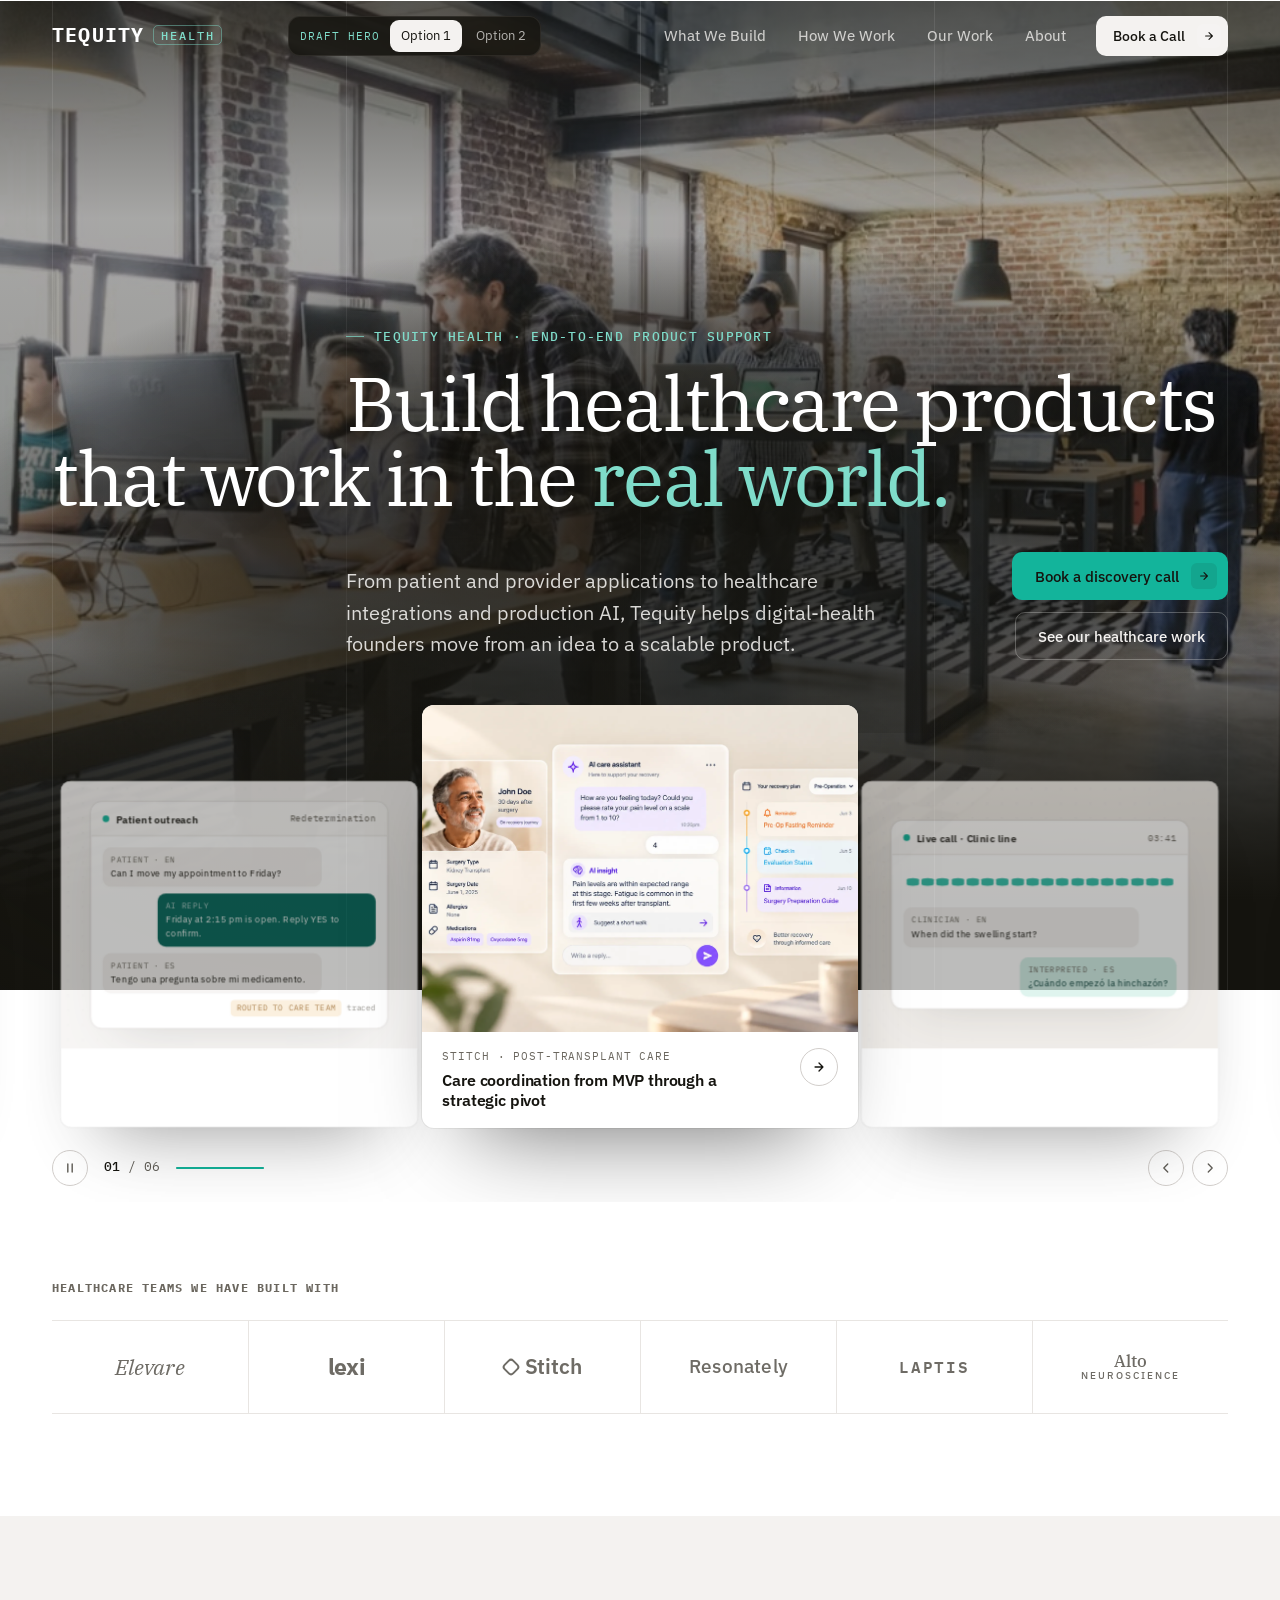
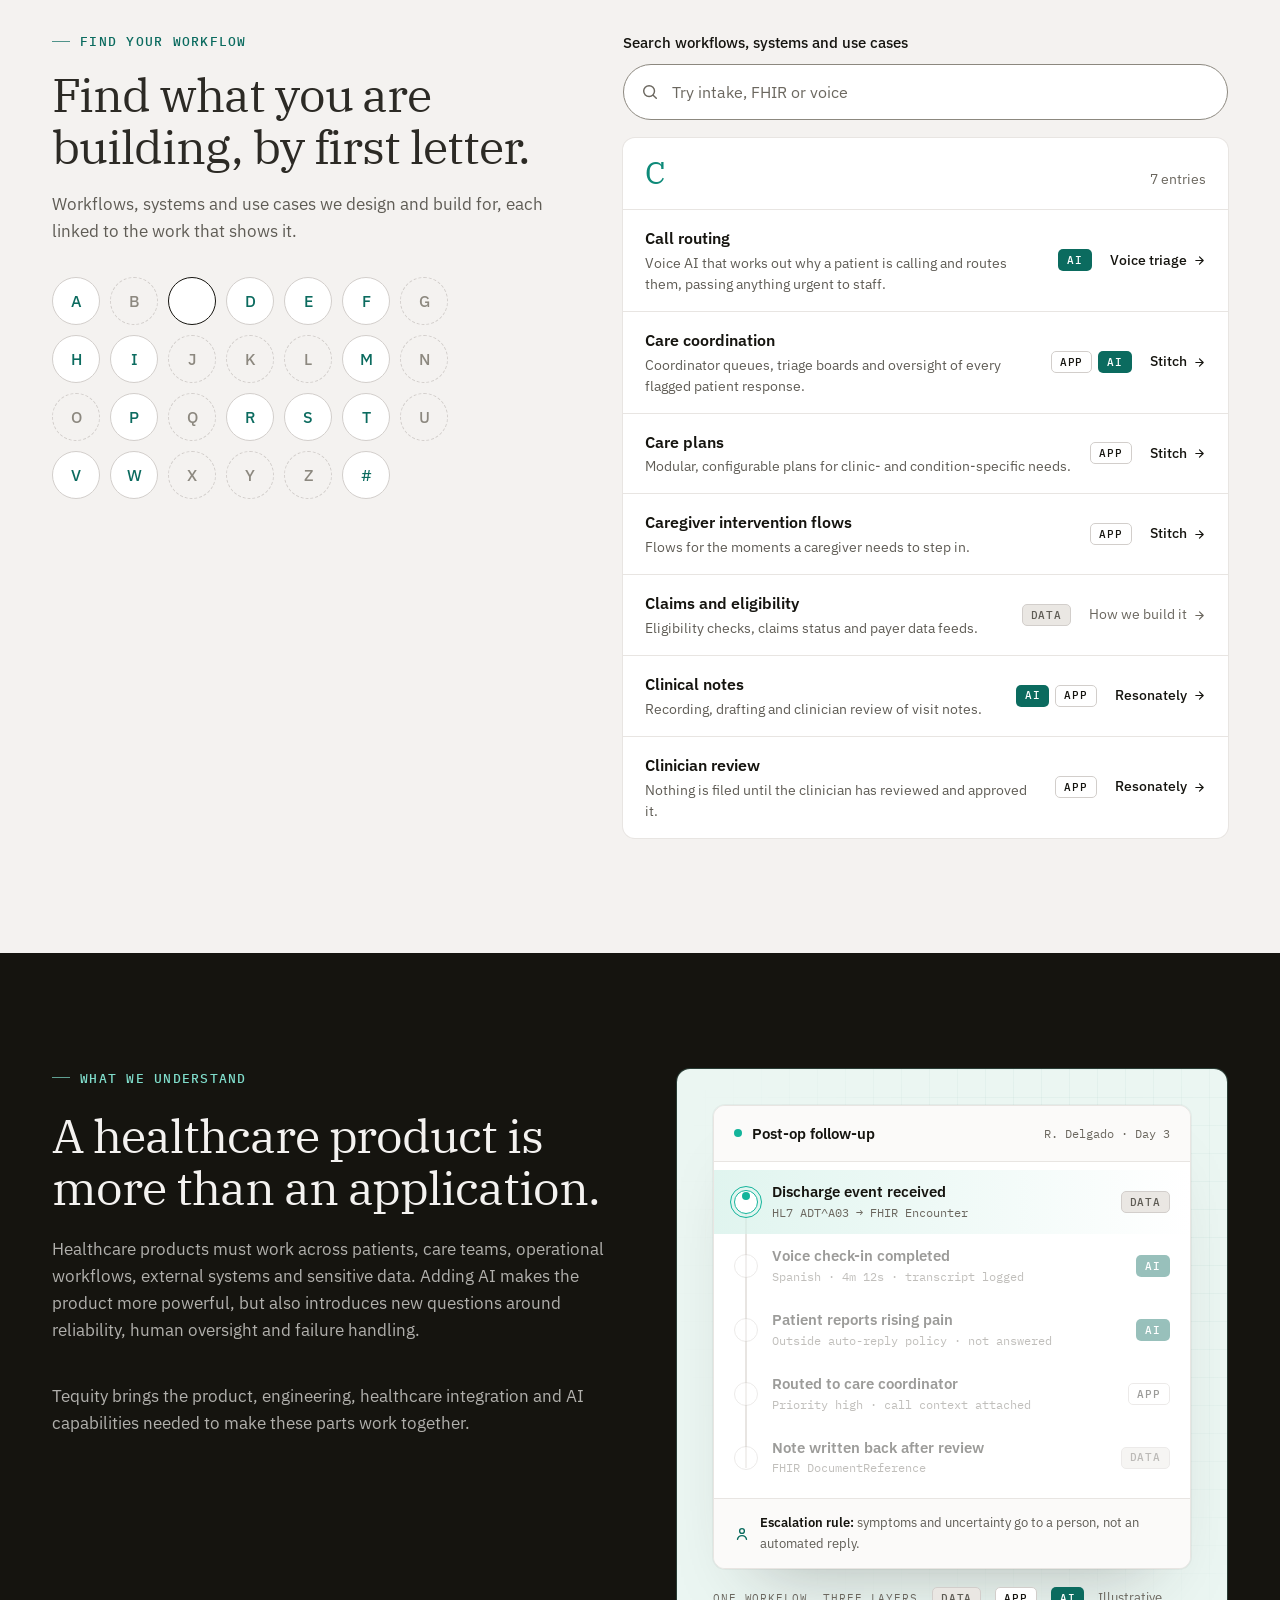
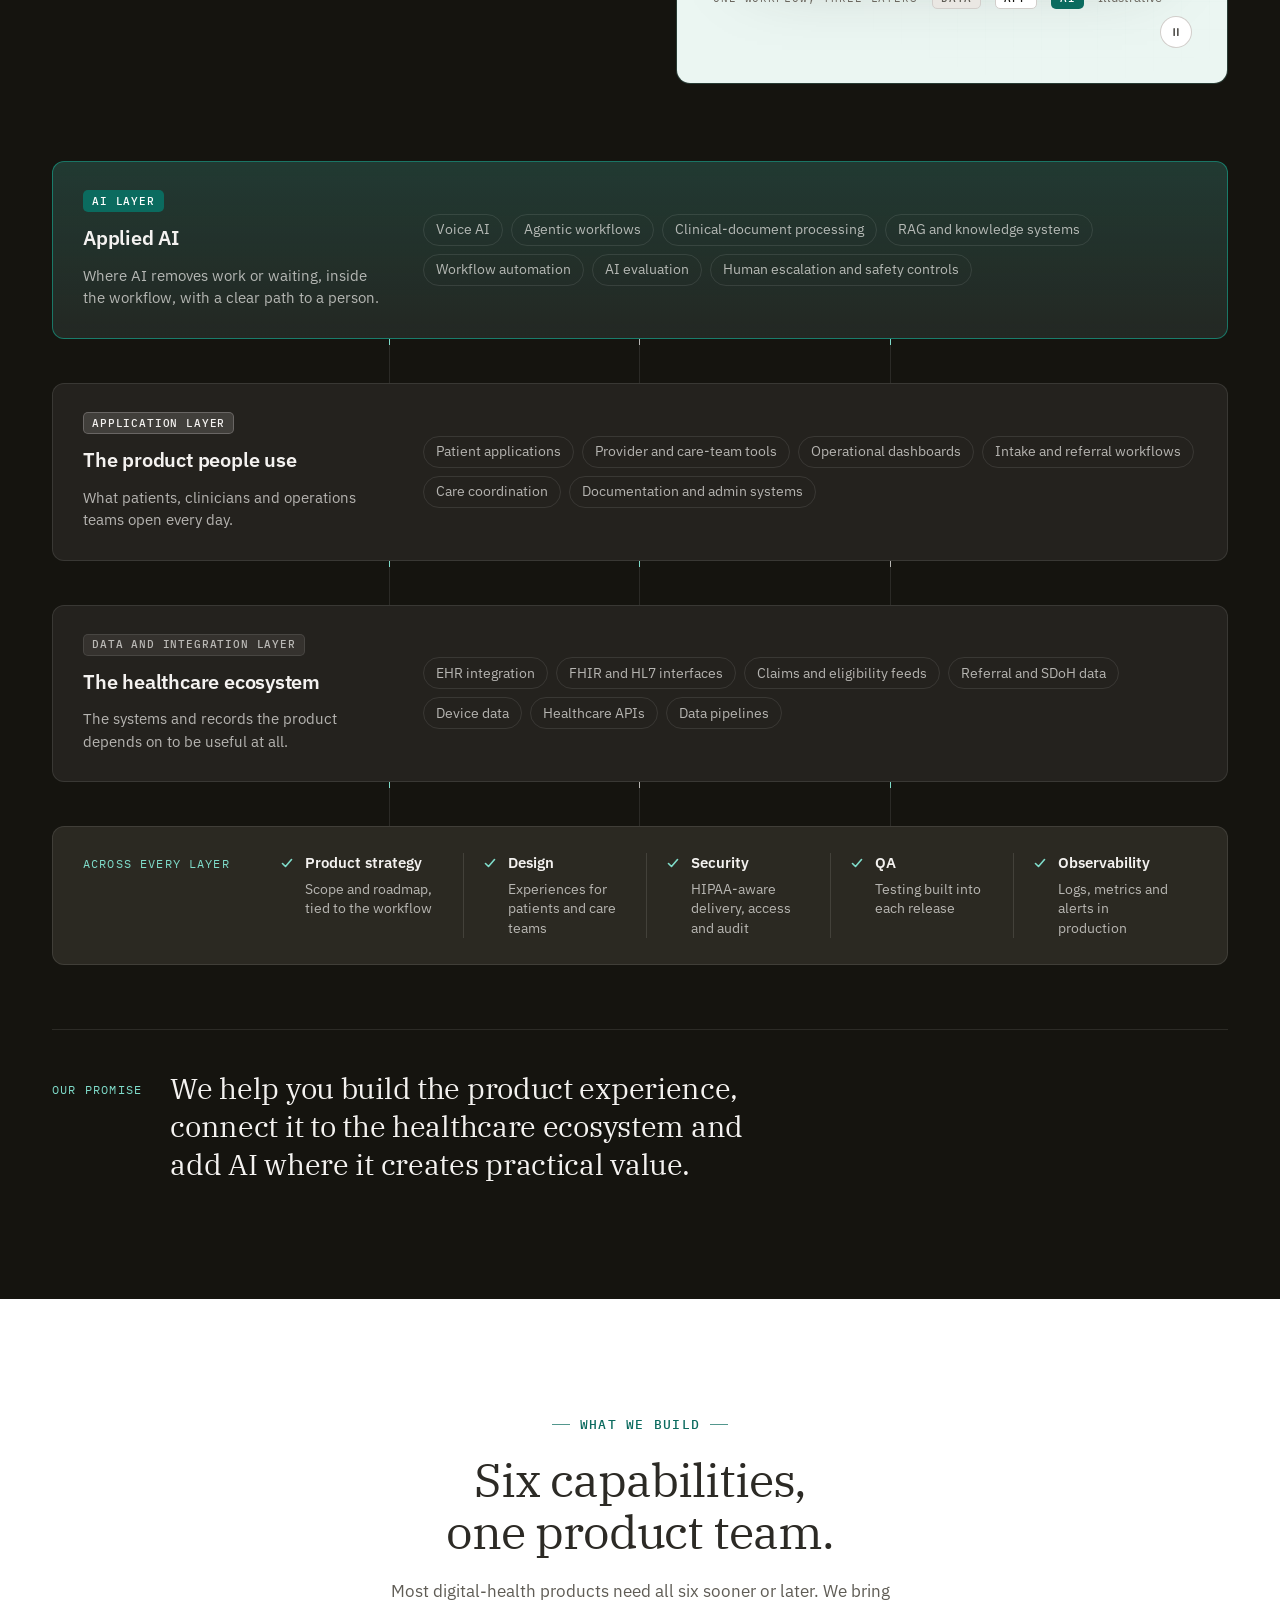
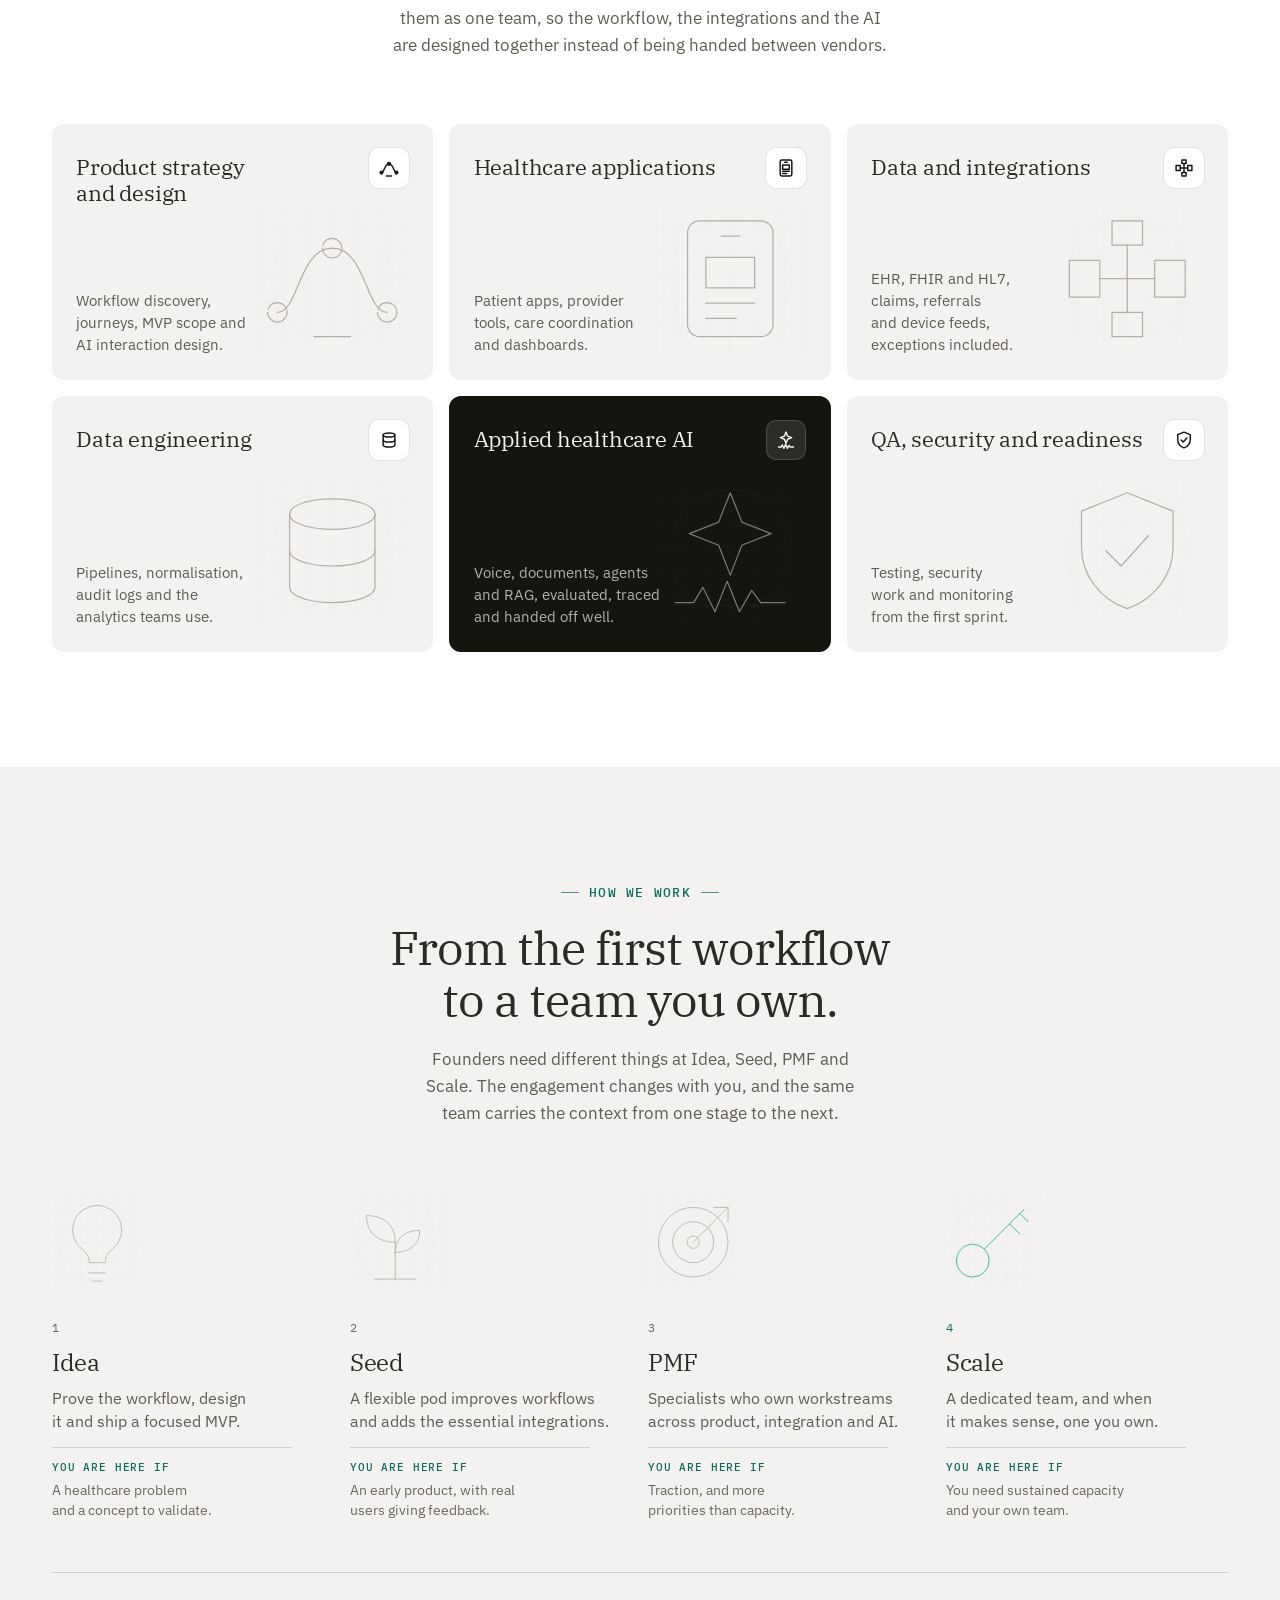
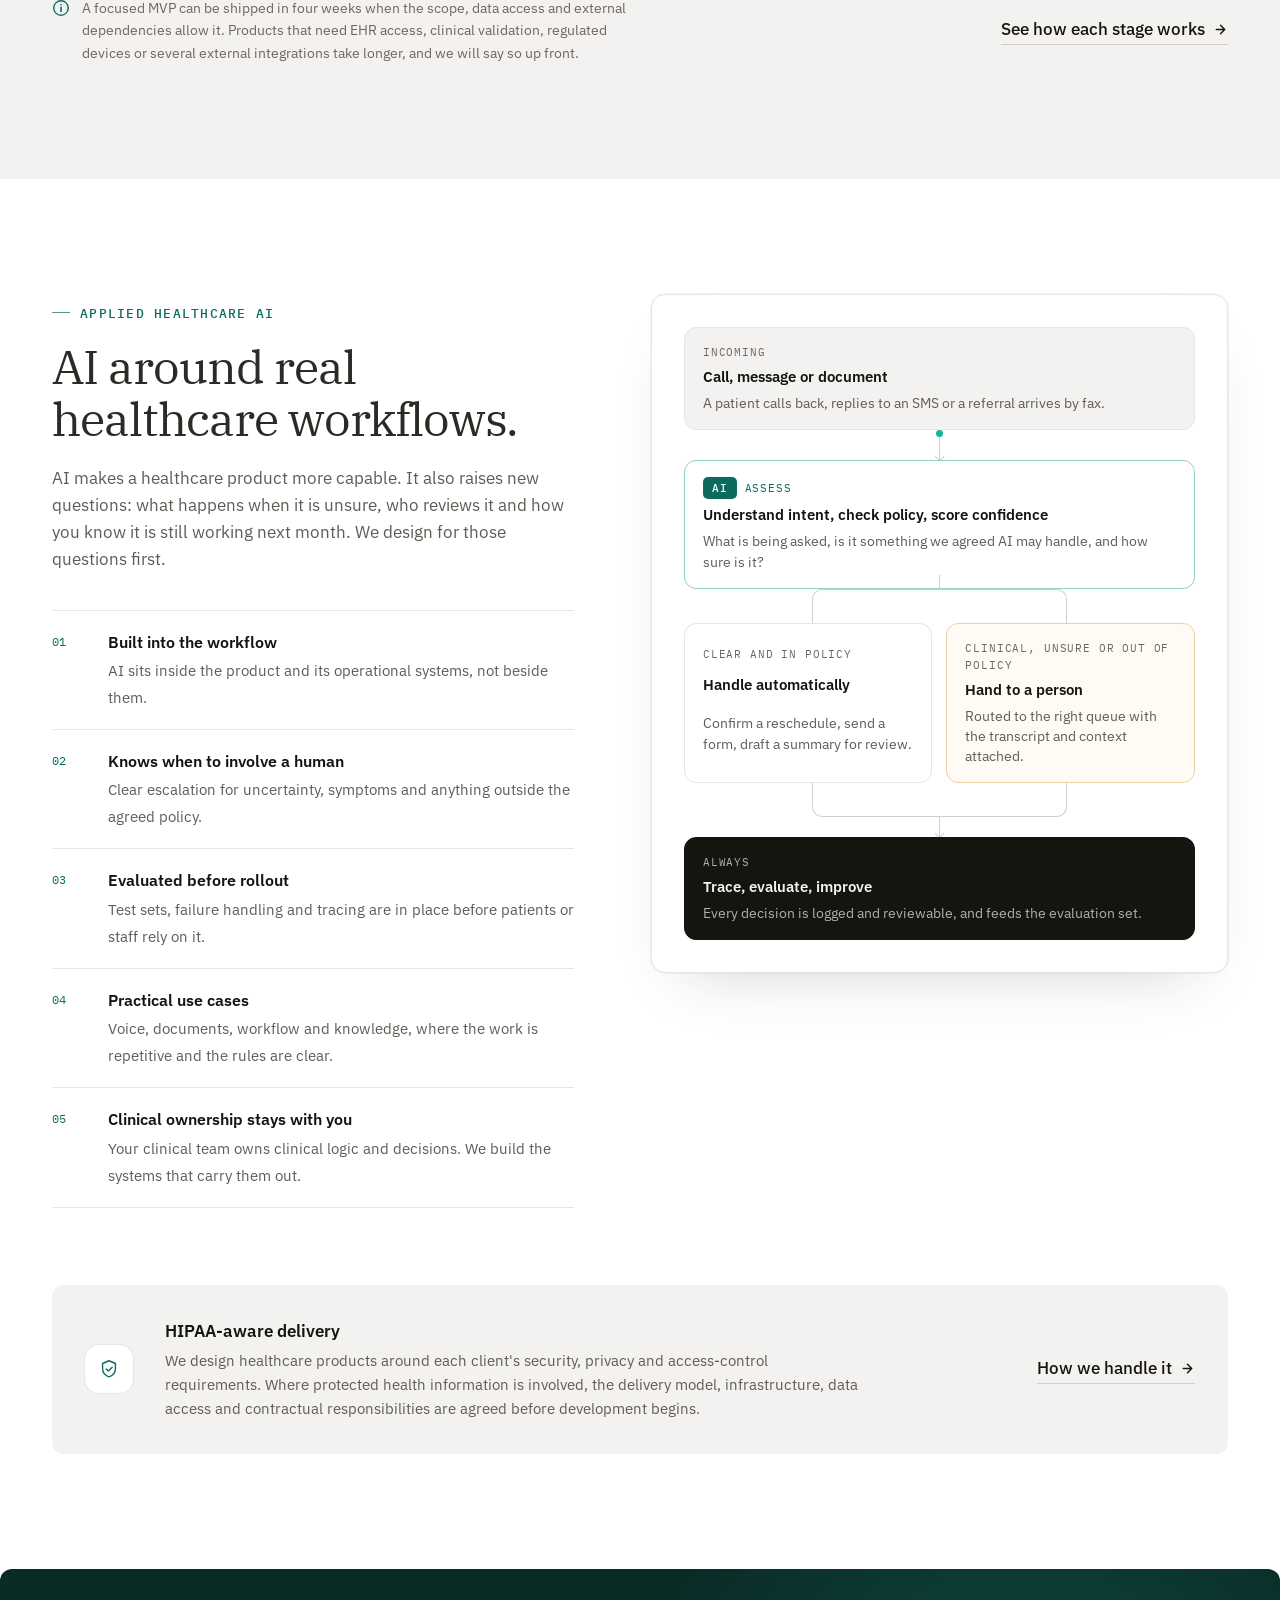
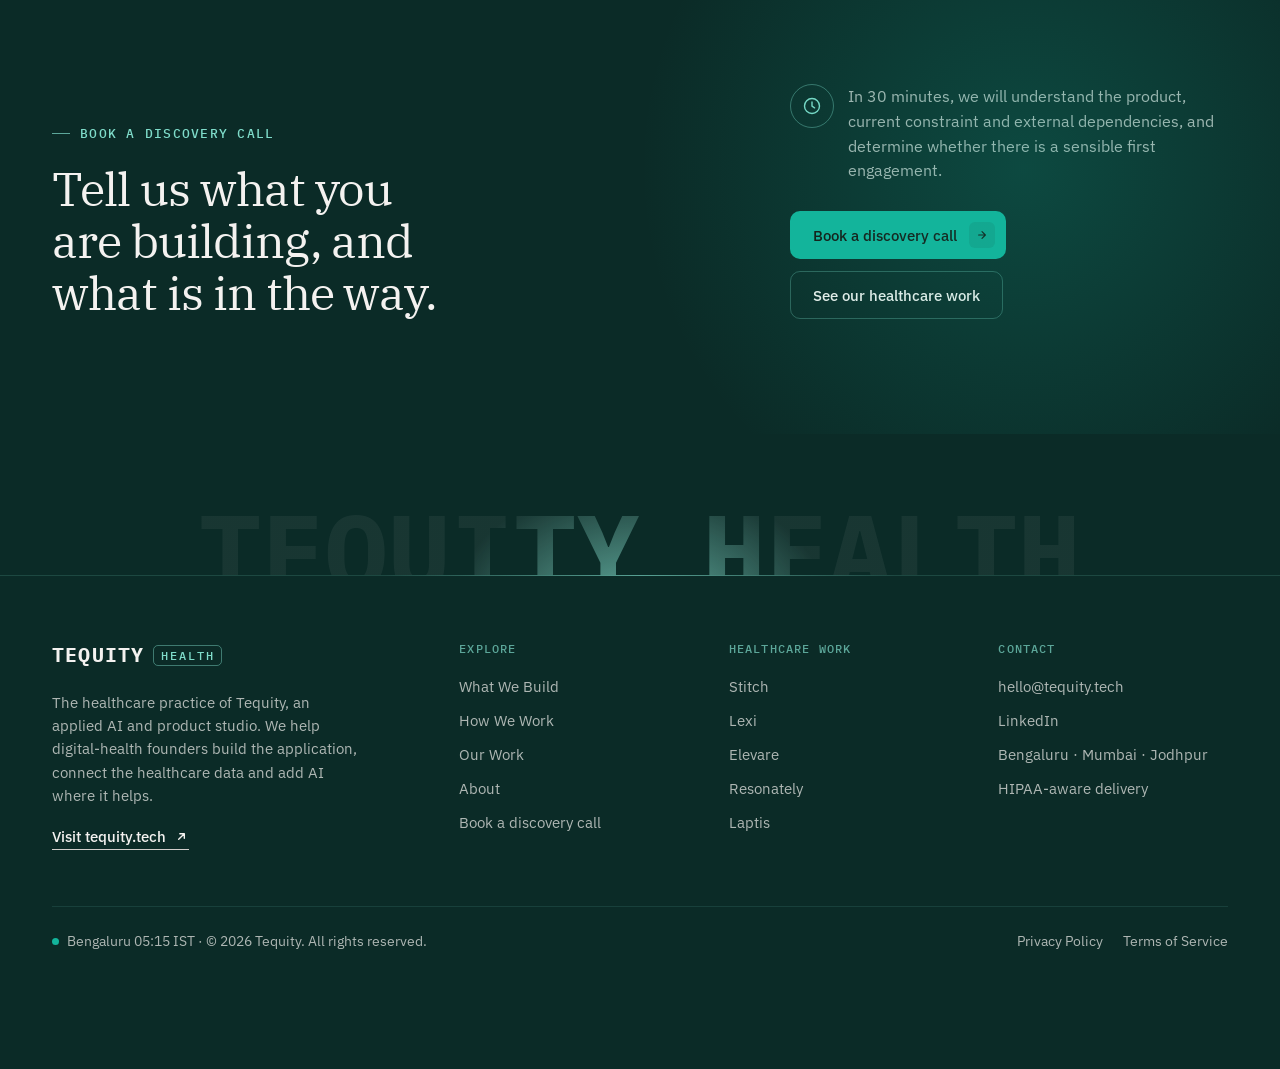
==== index.html @ 2119761a "Tequity Health draft site for team review Six pages, five case studies and two home hero options. Pa" ====
<!doctype html>
<html lang="en">
<head>
  <meta charset="utf-8">
  <meta name="viewport" content="width=device-width, initial-scale=1, viewport-fit=cover">
  <meta name="robots" content="noindex, nofollow">
  <title>Tequity Health | Healthcare AI and Product Studio</title>
  <meta name="description" content="Tequity Health is a healthcare-first AI and product studio for digital-health founders. We design and build the application, integrate the healthcare data it depends on, and develop production AI around real clinical and operational workflows.">
  <meta name="theme-color" content="#FFFFFF">
  <meta property="og:type" content="website">
  <meta property="og:title" content="Tequity Health | Build healthcare products that work in the real world">
  <meta property="og:description" content="Patient and provider applications, healthcare integrations and production AI for digital-health founders, from idea to scale.">
  <link rel="icon" href="favicon.svg" type="image/svg+xml">
  <link rel="preconnect" href="https://fonts.googleapis.com">
  <link rel="preconnect" href="https://fonts.gstatic.com" crossorigin>
  <link rel="stylesheet" href="https://fonts.googleapis.com/css2?family=IBM+Plex+Mono:wght@400;500;600;700&family=IBM+Plex+Sans:wght@400;500;600;700&family=IBM+Plex+Serif:ital,wght@0,300;0,400;0,500;1,400&display=swap">
  <link rel="stylesheet" href="assets/css/site.css">
  <script>document.documentElement.classList.add('js');try{var h=location.hash,m=localStorage.getItem('th-motion')==='1'||/[?&]motion=1/.test(location.search)||h==='#motion';if((!sessionStorage.getItem('th-loaded')||/[?&]loader=1/.test(location.search)||h==='#loader')&&(m||!matchMedia('(prefers-reduced-motion: reduce)').matches))document.documentElement.classList.add('is-loading')}catch(e){}</script>
  <script src="assets/js/us-grid.js" defer></script>
  <script src="assets/js/az-data.js" defer></script>
  <script src="assets/js/impact.js" defer></script>
  <script src="assets/js/site.js" defer></script>
</head>
<body class="has-hx">
<!-- header:start -->
<a class="skip-link" href="#main">Skip to content</a>
<header class="site-header">
  <div class="wrap header-inner">
    <a class="brand" href="index.html" aria-label="Tequity Health home"><span class="brand-word">TEQUITY</span><span class="brand-sub">Health</span></a>
    <button class="menu-toggle" type="button" aria-expanded="false" aria-controls="site-nav" aria-label="Open menu"><span class="menu-toggle-bars"><i></i><i></i></span></button>
    <nav class="nav" id="site-nav" aria-label="Primary">
      <a href="what-we-build.html">What We Build</a>
      <a href="how-we-work.html">How We Work</a>
      <a href="our-work.html">Our Work</a>
      <a href="about.html">About</a>
      <a class="btn btn--primary btn--sm" href="contact.html">Book a Call <svg viewBox="0 0 16 16" fill="none" aria-hidden="true"><path d="M3.5 8h9m0 0L8 3.5M12.5 8L8 12.5" stroke="currentColor" stroke-width="1.5" stroke-linecap="round" stroke-linejoin="round"/></svg></a>
    </nav>
  </div>
</header>
<!-- header:end -->

<main id="main">

  <!-- ============ HERO: the photo loads first, the data resolves over it, the work rises below ============ -->
  <section class="hx" id="impact" data-hx data-dock="Impact" aria-labelledby="hx-title">
    <div class="hx-bg" aria-hidden="true" data-verify="Hero photo is team.jpg from tequity.tech / Design Labs. Replace with a photo of the Tequity team if this one is stock.">
      <img class="hx-photo" src="assets/img/team.jpg" alt="" width="1700" height="674" fetchpriority="high" decoding="async">
      <canvas class="hx-field"></canvas>
      <div class="hx-shade"></div>
      <div class="wrap hx-cols"><i></i><i></i><i></i><i></i></div>
    </div>

    <div class="wrap hx-top">
      <p class="hx-kicker"><span class="dot live"></span>Tequity Health, updated monthly</p>
      <dl class="hx-metrics">
        <div class="hx-m" data-impact="clients"><dt>Clients we have worked with so far</dt><dd>&mdash;</dd></div>
        <div class="hx-m" data-impact="patients"><dt>Patients helped last month</dt><dd>&mdash;</dd></div>
        <div class="hx-m" data-impact="clinics"><dt>Clinics onboarded last month</dt><dd>&mdash;</dd></div>
        <div class="hx-m hx-asof"><dt>Last updated</dt><dd class="hx-asof-v" data-impact-asof>Figures pending</dd></div>
      </dl>
    </div>

    <div class="wrap hx-copy">
      <span class="eyebrow hx-in">Tequity Health &middot; End-to-end product support</span>
      <h1 class="hx-title hx-in" id="hx-title">Build healthcare products that work in the <span class="accent" style="white-space:nowrap">real world.</span></h1>
      <div class="hx-sub hx-in">
        <p class="lede">From patient and provider applications to healthcare integrations and production AI, Tequity helps digital-health founders move from an idea to a scalable product.</p>
        <div class="btn-row">
          <a class="btn btn--light" href="contact.html">Book a discovery call <svg viewBox="0 0 16 16" fill="none" aria-hidden="true"><path d="M3.5 8h9m0 0L8 3.5M12.5 8L8 12.5" stroke="currentColor" stroke-width="1.5" stroke-linecap="round" stroke-linejoin="round"/></svg></a>
          <a class="btn btn--ghost-dark" href="our-work.html">See our healthcare work</a>
        </div>
      </div>
    </div>

    <div class="hxc" data-carousel role="region" aria-roledescription="carousel" aria-label="Healthcare case studies">
      <div class="hxc-track">
        <article class="hxc-card" data-case="stitch" role="group" aria-roledescription="slide" aria-label="1 of 6: Stitch" data-verify="Case image from the Design Labs assets. Confirm usage rights; the brief asks to avoid AI-generated faces.">
          <a class="hxc-link" href="work/stitch.html">
            <div class="hxc-media"><img src="assets/img/case-stitch.webp" alt="Stitch product: a patient profile, an AI care assistant asking about pain levels, and a recovery plan" width="2000" height="1334" decoding="async"></div>
            <div class="hxc-cap"><span class="hxc-client">Stitch &middot; Post-transplant care</span><b>Care coordination from MVP through a strategic pivot</b><span class="hxc-go" aria-hidden="true"><svg viewBox="0 0 16 16" fill="none"><path d="M3.5 8h9m0 0L8 3.5M12.5 8L8 12.5" stroke="currentColor" stroke-width="1.5" stroke-linecap="round" stroke-linejoin="round"/></svg></span></div>
          </a>
        </article>
        <article class="hxc-card" data-case="lexi" role="group" aria-roledescription="slide" aria-label="2 of 6: Lexi" data-verify="Lexi: confirm Lexi is the medical-interpretation client and that we may name them.">
          <a class="hxc-link" href="work/lexi.html">
            <div class="hxc-media work-visual tone-sand"><div class="mock" role="img" aria-label="Illustration: a live interpreted call between a clinician speaking English and a patient speaking Spanish">
              <div class="mock-bar"><b><span class="dot live"></span> Live call &middot; Clinic line</b><span class="mono">03:41</span></div>
              <div class="mock-body m-call"><div class="m-wave" aria-hidden="true"><i style="--i:0;--h:0.5"></i><i style="--i:1;--h:0.9"></i><i style="--i:2;--h:0.6"></i><i style="--i:3;--h:1"></i><i style="--i:4;--h:0.7"></i><i style="--i:5;--h:0.4"></i><i style="--i:6;--h:0.85"></i><i style="--i:7;--h:0.55"></i><i style="--i:8;--h:0.95"></i><i style="--i:9;--h:0.6"></i><i style="--i:10;--h:0.35"></i><i style="--i:11;--h:0.8"></i><i style="--i:12;--h:0.5"></i><i style="--i:13;--h:0.9"></i><i style="--i:14;--h:0.45"></i><i style="--i:15;--h:0.7"></i><i style="--i:16;--h:0.3"></i><i style="--i:17;--h:0.65"></i></div><div class="m-bubble src"><span class="mono">Clinician &middot; EN</span>When did the swelling start?</div><div class="m-bubble out"><span class="mono">Interpreted &middot; ES</span>&iquest;Cu&aacute;ndo empez&oacute; la hinchaz&oacute;n?</div></div>
            </div></div>
            <div class="hxc-cap"><span class="hxc-client">Lexi &middot; Medical interpretation</span><b>Real-time voice interpretation across clinics and phone lines</b><span class="hxc-go" aria-hidden="true"><svg viewBox="0 0 16 16" fill="none"><path d="M3.5 8h9m0 0L8 3.5M12.5 8L8 12.5" stroke="currentColor" stroke-width="1.5" stroke-linecap="round" stroke-linejoin="round"/></svg></span></div>
          </a>
        </article>
        <article class="hxc-card" data-case="elevare" role="group" aria-roledescription="slide" aria-label="3 of 6: Elevare" data-verify="Case image from the Design Labs assets. Confirm usage rights; the brief asks to avoid AI-generated faces.">
          <a class="hxc-link" href="work/elevare.html">
            <div class="hxc-media"><img src="assets/img/case-elevare.webp" alt="Elevare product: a patient on her phone beside a symptom check-in, a pregnancy week card and an upcoming anatomy scan" width="1400" height="1050" loading="lazy" decoding="async"></div>
            <div class="hxc-cap"><span class="hxc-client">Elevare &middot; Maternal health</span><b>A maternal-health patient app, rebuilt for the care team behind it</b><span class="hxc-go" aria-hidden="true"><svg viewBox="0 0 16 16" fill="none"><path d="M3.5 8h9m0 0L8 3.5M12.5 8L8 12.5" stroke="currentColor" stroke-width="1.5" stroke-linecap="round" stroke-linejoin="round"/></svg></span></div>
          </a>
        </article>
        <article class="hxc-card" data-case="resonately" role="group" aria-roledescription="slide" aria-label="4 of 6: Resonately">
          <a class="hxc-link" href="work/resonately.html">
            <div class="hxc-media work-visual"><div class="mock" role="img" aria-label="Illustration: a draft visit note with a section awaiting clinician review and a button to send the approved note to Sycle">
              <div class="mock-bar"><b>Visit note &middot; Draft</b><span class="m-rec"><i></i> Recording</span></div>
              <div class="mock-body m-note"><div class="m-note-sec"><div class="h">History <span class="pill gray">Drafted</span></div><span class="sk w85"></span><span class="sk w55"></span></div><div class="m-note-sec review"><div class="h">Assessment <span class="pill solid">Clinician review</span></div><span class="sk w95"></span><span class="sk w70"></span></div><div class="m-deliver"><span>Send approved note</span><span class="mono">&rarr; Sycle</span></div></div>
            </div></div>
            <div class="hxc-cap"><span class="hxc-client">Resonately &middot; Clinical documentation</span><b>A clinical-note workflow with clinician review and Sycle delivery</b><span class="hxc-go" aria-hidden="true"><svg viewBox="0 0 16 16" fill="none"><path d="M3.5 8h9m0 0L8 3.5M12.5 8L8 12.5" stroke="currentColor" stroke-width="1.5" stroke-linecap="round" stroke-linejoin="round"/></svg></span></div>
          </a>
        </article>
        <article class="hxc-card" data-case="laptis" role="group" aria-roledescription="slide" aria-label="5 of 6: Laptis" data-verify="Case image from the Design Labs assets. Confirm usage rights; the brief asks to avoid AI-generated faces.">
          <a class="hxc-link" href="work/laptis.html">
            <div class="hxc-media"><img src="assets/img/case-laptis.webp" alt="Laptis product: a provider search filtered by state, age, insurance and level of care, with four programs selected for referral" width="1400" height="1050" loading="lazy" decoding="async"></div>
            <div class="hxc-cap"><span class="hxc-client">Laptis &middot; Behavioural-health intake</span><b>Referral and placement workflows for behavioural health</b><span class="hxc-go" aria-hidden="true"><svg viewBox="0 0 16 16" fill="none"><path d="M3.5 8h9m0 0L8 3.5M12.5 8L8 12.5" stroke="currentColor" stroke-width="1.5" stroke-linecap="round" stroke-linejoin="round"/></svg></span></div>
          </a>
        </article>
        <article class="hxc-card" data-case="outreach" role="group" aria-roledescription="slide" aria-label="6 of 6: Patient outreach">
          <a class="hxc-link" href="our-work.html#anonymous">
            <div class="hxc-media work-visual"><div class="mock" role="img" aria-label="Illustration: an SMS thread where AI confirms a rescheduled appointment and routes a medication question to the care team">
              <div class="mock-bar"><b><span class="dot live"></span> Patient outreach</b><span class="mono">Redetermination</span></div>
              <div class="mock-body m-sms"><div class="m-bubble src"><span class="mono">Patient &middot; EN</span>Can I move my appointment to Friday?</div><div class="m-bubble ai"><span class="mono">AI reply</span>Friday at 2:15 pm is open. Reply YES to confirm.</div><div class="m-bubble src"><span class="mono">Patient &middot; ES</span>Tengo una pregunta sobre mi medicamento.</div><div class="m-trace"><span class="pill amber">Routed to care team</span> traced</div></div>
            </div></div>
            <div class="hxc-cap"><span class="hxc-client">Name withheld &middot; Patient outreach</span><b>Patient outreach at scale with AI SMS and voice</b><span class="hxc-go" aria-hidden="true"><svg viewBox="0 0 16 16" fill="none"><path d="M3.5 8h9m0 0L8 3.5M12.5 8L8 12.5" stroke="currentColor" stroke-width="1.5" stroke-linecap="round" stroke-linejoin="round"/></svg></span></div>
          </a>
        </article>
      </div>
      <div class="wrap hxc-ctrl">
        <button class="icon-btn hxc-play" type="button" data-play aria-label="Pause animation"><svg class="i-pause" viewBox="0 0 16 16" fill="none" aria-hidden="true"><path d="M5.5 3.5v9M10.5 3.5v9" stroke="currentColor" stroke-width="1.6" stroke-linecap="round"/></svg><svg class="i-play" viewBox="0 0 16 16" fill="none" aria-hidden="true"><path d="M5 3.5l7 4.5-7 4.5v-9z" fill="currentColor"/></svg></button>
        <div class="hxc-count mono"><b data-idx>01</b><span>/ 06</span><span class="hxc-bar"><i></i></span></div>
        <div class="hxc-arrows">
          <button class="icon-btn" type="button" data-dir="-1" aria-label="Previous case study"><svg viewBox="0 0 16 16" fill="none" aria-hidden="true"><path d="M10 3.5L5.5 8l4.5 4.5" stroke="currentColor" stroke-width="1.5" stroke-linecap="round" stroke-linejoin="round"/></svg></button>
          <button class="icon-btn" type="button" data-dir="1" aria-label="Next case study"><svg viewBox="0 0 16 16" fill="none" aria-hidden="true"><path d="M6 3.5L10.5 8 6 12.5" stroke="currentColor" stroke-width="1.5" stroke-linecap="round" stroke-linejoin="round"/></svg></button>
        </div>
      </div>
      <p class="sr-only" aria-live="polite" data-hxc-status></p>
    </div>
  </section>

  <!-- ============ PROOF ============ -->
  <section class="proof" aria-labelledby="proof-title">
    <div class="wrap">
      <h2 class="proof-label" id="proof-title">Healthcare teams we have built with</h2>
      <ul class="logo-strip reveal" data-verify="Logo strip uses typographic placeholders. Swap in approved SVG logos and confirm permission for each client.">
        <li data-verify="Elevare: confirm logo permission."><span class="wordmark wm-elevare">Elevare</span></li>
        <li><span class="wordmark wm-lexi">lexi</span></li>
        <li><span class="wordmark wm-stitch"><i aria-hidden="true"></i>Stitch</span></li>
        <li><span class="wordmark wm-resonately">Resonately</span></li>
        <li data-verify="Laptis: confirm logo permission."><span class="wordmark wm-laptis">Laptis</span></li>
        <li data-verify="Alto Neuroscience: include only once the exact work and permission are confirmed."><span class="wordmark wm-alto">Alto<small>Neuroscience</small></span></li>
      </ul>

    </div>
  </section>

  <!-- ============ A TO Z ============ -->
  <section class="section section--alt" id="find" data-az data-dock="Find" aria-labelledby="az-title">
    <div class="wrap az-grid">
      <div class="az-intro">
        <span class="eyebrow reveal">Find your workflow</span>
        <h2 class="h2 reveal" style="--i:1" id="az-title">Find what you are building, by first letter.</h2>
        <p class="body reveal" style="--i:2">Workflows, systems and use cases we design and build for, each linked to the work that shows it.</p>
        <div class="az-letters reveal" style="--i:3" role="group" aria-label="Filter by first letter" data-az-letters></div>
      </div>
      <div class="az-panel reveal" style="--i:2">
        <label class="az-label" for="az-q">Search workflows, systems and use cases</label>
        <div class="az-search">
          <svg viewBox="0 0 20 20" fill="none" aria-hidden="true"><circle cx="9" cy="9" r="6" stroke="currentColor" stroke-width="1.6"/><path d="M13.5 13.5L17 17" stroke="currentColor" stroke-width="1.6" stroke-linecap="round"/></svg>
          <input id="az-q" type="search" placeholder="Try intake, FHIR or voice" autocomplete="off" data-az-q>
        </div>
        <div class="az-results" data-az-results aria-live="polite">
          <noscript><p class="body" style="padding:22px">Browse our capabilities on <a class="link" href="what-we-build.html">What We Build</a>.</p></noscript>
        </div>
      </div>
    </div>
  </section>

  <!-- ============ PROBLEM + STACK ============ -->
  <section class="section section--dark" id="stack" data-dock="Stack" aria-labelledby="stack-title">
    <div class="wrap">
      <div class="problem-grid">
        <div style="display:grid;gap:22px">
          <span class="eyebrow reveal">What we understand</span>
          <h2 class="h2 reveal" style="--i:1" id="stack-title">A healthcare product is more than an application.</h2>
          <p class="body reveal" style="--i:2">Healthcare products must work across patients, care teams, operational workflows, external systems and sensitive data. Adding AI makes the product more powerful, but also introduces new questions around reliability, human oversight and failure handling.</p>
          <p class="body reveal" style="--i:3">Tequity brings the product, engineering, healthcare integration and AI capabilities needed to make these parts work together.</p>
        </div>
        <div class="hero-visual reveal" style="--i:2">
        <div class="hero-stage">
          <div class="flow-card" data-flow role="img" aria-label="Illustration: a post-operative follow-up workflow. A discharge event arrives from the EHR, an AI voice check-in runs in Spanish, a symptom is flagged and routed to a care coordinator, and a note is written back to the record after review.">
            <div class="flow-head">
              <div class="flow-title"><span class="dot live"></span> Post-op follow-up</div>
              <div class="flow-meta mono">R. Delgado &middot; Day 3</div>
            </div>
            <ol class="flow-steps">
              <li class="flow-progress" aria-hidden="true"></li>
              <li class="flow-step" data-layer="data">
                <span class="node"><svg viewBox="0 0 12 12" fill="none"><path d="M2.5 6.2l2.2 2.2L9.5 3.6" stroke="currentColor" stroke-width="1.6" stroke-linecap="round" stroke-linejoin="round"/></svg></span>
                <div class="flow-body"><strong>Discharge event received</strong><span class="mono">HL7 ADT^A03 &rarr; FHIR Encounter</span></div>
                <span class="layer-tag layer-data">Data</span>
              </li>
              <li class="flow-step" data-layer="ai">
                <span class="node"><svg viewBox="0 0 12 12" fill="none"><path d="M2.5 6.2l2.2 2.2L9.5 3.6" stroke="currentColor" stroke-width="1.6" stroke-linecap="round" stroke-linejoin="round"/></svg></span>
                <div class="flow-body"><strong>Voice check-in completed</strong><span class="mono">Spanish &middot; 4m 12s &middot; transcript logged</span></div>
                <span class="layer-tag layer-ai">AI</span>
              </li>
              <li class="flow-step" data-layer="ai" data-kind="flag">
                <span class="node"><svg viewBox="0 0 12 12" fill="none"><path d="M6 3v3.6M6 8.6v.1" stroke="currentColor" stroke-width="1.7" stroke-linecap="round"/></svg></span>
                <div class="flow-body"><strong>Patient reports rising pain</strong><span class="mono">Outside auto-reply policy &middot; not answered</span><span class="flow-flag">Needs a person</span></div>
                <span class="layer-tag layer-ai">AI</span>
              </li>
              <li class="flow-step" data-layer="app">
                <span class="node"><svg viewBox="0 0 12 12" fill="none"><path d="M2.5 6.2l2.2 2.2L9.5 3.6" stroke="currentColor" stroke-width="1.6" stroke-linecap="round" stroke-linejoin="round"/></svg></span>
                <div class="flow-body"><strong>Routed to care coordinator</strong><span class="mono">Priority high &middot; call context attached</span></div>
                <span class="layer-tag layer-app">App</span>
              </li>
              <li class="flow-step" data-layer="data">
                <span class="node"><svg viewBox="0 0 12 12" fill="none"><path d="M2.5 6.2l2.2 2.2L9.5 3.6" stroke="currentColor" stroke-width="1.6" stroke-linecap="round" stroke-linejoin="round"/></svg></span>
                <div class="flow-body"><strong>Note written back after review</strong><span class="mono">FHIR DocumentReference</span></div>
                <span class="layer-tag layer-data">Data</span>
              </li>
            </ol>
            <div class="flow-foot">
              <svg viewBox="0 0 16 16" fill="none" aria-hidden="true"><circle cx="8" cy="5" r="2.4" stroke="currentColor" stroke-width="1.4"/><path d="M3.5 13.2c.6-2.3 2.4-3.6 4.5-3.6s3.9 1.3 4.5 3.6" stroke="currentColor" stroke-width="1.4" stroke-linecap="round"/></svg>
              <span><b>Escalation rule:</b> symptoms and uncertainty go to a person, not an automated reply.</span>
            </div>
          </div>
          <div class="hero-legend">
            <span class="lbl">One workflow, three layers</span>
            <span class="layer-tag layer-data">Data</span>
            <span class="layer-tag layer-app">App</span>
            <span class="layer-tag layer-ai">AI</span>
            <span class="xsmall">Illustrative</span>
            <button class="flow-pause" type="button" data-flow-pause aria-label="Pause the workflow animation"><svg class="i-pause" viewBox="0 0 16 16" fill="none" aria-hidden="true"><path d="M5.5 3.5v9M10.5 3.5v9" stroke="currentColor" stroke-width="1.6" stroke-linecap="round"/></svg><svg class="i-play" viewBox="0 0 16 16" fill="none" aria-hidden="true"><path d="M5 3.5l7 4.5-7 4.5v-9z" fill="currentColor"/></svg></button>
          </div>
        </div>
        </div>
      </div>

      <div class="stack">
        <div class="stack-layers">
          <div class="stack-layer is-ai reveal">
            <div class="stack-label">
              <span class="layer-tag layer-ai" style="justify-self:start">AI layer</span>
              <h3>Applied AI</h3>
              <p>Where AI removes work or waiting, inside the workflow, with a clear path to a person.</p>
            </div>
            <ul class="chip-row">
              <li class="chip">Voice AI</li><li class="chip">Agentic workflows</li><li class="chip">Clinical-document processing</li><li class="chip">RAG and knowledge systems</li><li class="chip">Workflow automation</li><li class="chip">AI evaluation</li><li class="chip">Human escalation and safety controls</li>
            </ul>
          </div>
          <div class="stack-link" aria-hidden="true"><i style="--d:0s"></i><i class="down" style="--d:.8s"></i><i style="--d:1.5s"></i></div>
          <div class="stack-layer reveal">
            <div class="stack-label">
              <span class="layer-tag layer-app" style="justify-self:start">Application layer</span>
              <h3>The product people use</h3>
              <p>What patients, clinicians and operations teams open every day.</p>
            </div>
            <ul class="chip-row">
              <li class="chip">Patient applications</li><li class="chip">Provider and care-team tools</li><li class="chip">Operational dashboards</li><li class="chip">Intake and referral workflows</li><li class="chip">Care coordination</li><li class="chip">Documentation and admin systems</li>
            </ul>
          </div>
          <div class="stack-link" aria-hidden="true"><i style="--d:.4s"></i><i style="--d:1.2s"></i><i class="down" style="--d:2s"></i></div>
          <div class="stack-layer reveal">
            <div class="stack-label">
              <span class="layer-tag layer-data" style="justify-self:start">Data and integration layer</span>
              <h3>The healthcare ecosystem</h3>
              <p>The systems and records the product depends on to be useful at all.</p>
            </div>
            <ul class="chip-row">
              <li class="chip">EHR integration</li><li class="chip">FHIR and HL7 interfaces</li><li class="chip">Claims and eligibility feeds</li><li class="chip">Referral and SDoH data</li><li class="chip">Device data</li><li class="chip">Healthcare APIs</li><li class="chip">Data pipelines</li>
            </ul>
          </div>
        </div>
        <div class="stack-link stack-link--rail" aria-hidden="true"><i style="--d:.2s"></i><i class="down" style="--d:1s"></i><i style="--d:1.7s"></i></div>
        <aside class="stack-rail reveal" style="--i:2" aria-label="Across every layer">
          <span class="lbl">Across every layer</span>
          <ul>
            <li><svg viewBox="0 0 16 16" fill="none" aria-hidden="true"><path d="M3.5 8.5l3 3 6-7" stroke="currentColor" stroke-width="1.6" stroke-linecap="round" stroke-linejoin="round"/></svg><b>Product strategy</b><span>Scope and roadmap, tied to the workflow</span></li>
            <li><svg viewBox="0 0 16 16" fill="none" aria-hidden="true"><path d="M3.5 8.5l3 3 6-7" stroke="currentColor" stroke-width="1.6" stroke-linecap="round" stroke-linejoin="round"/></svg><b>Design</b><span>Experiences for patients and care teams</span></li>
            <li><svg viewBox="0 0 16 16" fill="none" aria-hidden="true"><path d="M3.5 8.5l3 3 6-7" stroke="currentColor" stroke-width="1.6" stroke-linecap="round" stroke-linejoin="round"/></svg><b>Security</b><span>HIPAA-aware delivery, access and audit</span></li>
            <li><svg viewBox="0 0 16 16" fill="none" aria-hidden="true"><path d="M3.5 8.5l3 3 6-7" stroke="currentColor" stroke-width="1.6" stroke-linecap="round" stroke-linejoin="round"/></svg><b>QA</b><span>Testing built into each release</span></li>
            <li><svg viewBox="0 0 16 16" fill="none" aria-hidden="true"><path d="M3.5 8.5l3 3 6-7" stroke="currentColor" stroke-width="1.6" stroke-linecap="round" stroke-linejoin="round"/></svg><b>Observability</b><span>Logs, metrics and alerts in production</span></li>
          </ul>
        </aside>
      </div>

      <div class="promise reveal">
        <span class="mono">Our promise</span>
        <p>We help you build the product experience, connect it to the healthcare ecosystem and add AI where it creates practical value.</p>
      </div>
    </div>
  </section>

  <!-- ============ WHAT WE BUILD ============ -->
  <section class="section" id="build" data-dock="Build" aria-labelledby="build-title">
    <div class="wrap">
      <div class="section-head">
        <span class="eyebrow reveal">What we build</span>
        <h2 class="h2 reveal" style="--i:1" id="build-title">Six capabilities, one product team.</h2>
        <p class="body reveal" style="--i:2">Most digital-health products need all six sooner or later. We bring them as one team, so the workflow, the integrations and the AI are designed together instead of being handed between vendors.</p>
      </div>
      <div class="tiles">
        <a class="tile reveal" style="--i:0" href="what-we-build.html#strategy"><span class="tile-top"><h3>Product strategy and design</h3><span class="tile-chip" aria-hidden="true"><svg class="i0" viewBox="0 0 24 24"><path d="M3 17.5C6.5 17.5 6.5 7 12 7s5.5 10.5 9 10.5"/><path d="M1.4 17.5a1.6 1.6 0 1 0 3.2 0a1.6 1.6 0 1 0 -3.2 0"/><path d="M10.4 7a1.6 1.6 0 1 0 3.2 0a1.6 1.6 0 1 0 -3.2 0"/><path d="M19.4 17.5a1.6 1.6 0 1 0 3.2 0a1.6 1.6 0 1 0 -3.2 0"/><path d="M9 21.5h6"/></svg><svg class="go" viewBox="0 0 24 24"><path d="M7 17L17 7M9 7h8v8"/></svg></span></span><p>Workflow discovery, journeys, MVP scope and AI interaction design.</p><svg class="tile-art" viewBox="-0.5 -0.5 25 25" preserveAspectRatio="xMaxYMax meet" aria-hidden="true"><path class="gd" d="M0 0V24M4 0V24M8 0V24M12 0V24M16 0V24M20 0V24M24 0V24M0 0H24M0 4H24M0 8H24M0 12H24M0 16H24M0 20H24M0 24H24"/><path class="gd" d="M2 12a10 10 0 1 0 20 0a10 10 0 1 0 -20 0M3 3h18v18H3z"/><g class="ic0"><path pathLength="1" d="M3 17.5C6.5 17.5 6.5 7 12 7s5.5 10.5 9 10.5"/><path pathLength="1" d="M1.4 17.5a1.6 1.6 0 1 0 3.2 0a1.6 1.6 0 1 0 -3.2 0"/><path pathLength="1" d="M10.4 7a1.6 1.6 0 1 0 3.2 0a1.6 1.6 0 1 0 -3.2 0"/><path pathLength="1" d="M19.4 17.5a1.6 1.6 0 1 0 3.2 0a1.6 1.6 0 1 0 -3.2 0"/><path pathLength="1" d="M9 21.5h6"/></g><g class="ic1"><path pathLength="1" d="M3 17.5C6.5 17.5 6.5 7 12 7s5.5 10.5 9 10.5"/><path pathLength="1" d="M1.4 17.5a1.6 1.6 0 1 0 3.2 0a1.6 1.6 0 1 0 -3.2 0"/><path pathLength="1" d="M10.4 7a1.6 1.6 0 1 0 3.2 0a1.6 1.6 0 1 0 -3.2 0"/><path pathLength="1" d="M19.4 17.5a1.6 1.6 0 1 0 3.2 0a1.6 1.6 0 1 0 -3.2 0"/><path pathLength="1" d="M9 21.5h6"/></g></svg></a>
        <a class="tile reveal" style="--i:1" href="what-we-build.html#applications"><span class="tile-top"><h3>Healthcare applications</h3><span class="tile-chip" aria-hidden="true"><svg class="i0" viewBox="0 0 24 24"><path d="M7 2.5h10a2 2 0 0 1 2 2v15a2 2 0 0 1-2 2H7a2 2 0 0 1-2-2v-15a2 2 0 0 1 2-2z"/><path d="M10.5 5h3"/><path d="M8 8.5h8v5H8z"/><path d="M8 16h8"/><path d="M8 18.5h5"/></svg><svg class="go" viewBox="0 0 24 24"><path d="M7 17L17 7M9 7h8v8"/></svg></span></span><p>Patient apps, provider tools, care coordination and dashboards.</p><svg class="tile-art" viewBox="-0.5 -0.5 25 25" preserveAspectRatio="xMaxYMax meet" aria-hidden="true"><path class="gd" d="M0 0V24M4 0V24M8 0V24M12 0V24M16 0V24M20 0V24M24 0V24M0 0H24M0 4H24M0 8H24M0 12H24M0 16H24M0 20H24M0 24H24"/><path class="gd" d="M2 12a10 10 0 1 0 20 0a10 10 0 1 0 -20 0M3 3h18v18H3z"/><g class="ic0"><path pathLength="1" d="M7 2.5h10a2 2 0 0 1 2 2v15a2 2 0 0 1-2 2H7a2 2 0 0 1-2-2v-15a2 2 0 0 1 2-2z"/><path pathLength="1" d="M10.5 5h3"/><path pathLength="1" d="M8 8.5h8v5H8z"/><path pathLength="1" d="M8 16h8"/><path pathLength="1" d="M8 18.5h5"/></g><g class="ic1"><path pathLength="1" d="M7 2.5h10a2 2 0 0 1 2 2v15a2 2 0 0 1-2 2H7a2 2 0 0 1-2-2v-15a2 2 0 0 1 2-2z"/><path pathLength="1" d="M10.5 5h3"/><path pathLength="1" d="M8 8.5h8v5H8z"/><path pathLength="1" d="M8 16h8"/><path pathLength="1" d="M8 18.5h5"/></g></svg></a>
        <a class="tile reveal" style="--i:2" href="what-we-build.html#integrations"><span class="tile-top"><h3>Data and integrations</h3><span class="tile-chip" aria-hidden="true"><svg class="i0" viewBox="0 0 24 24"><path d="M2.5 9h5v6h-5z"/><path d="M16.5 9h5v6h-5z"/><path d="M9.5 2.5h5v4h-5z"/><path d="M9.5 17.5h5v4h-5z"/><path d="M7.5 12h9"/><path d="M12 6.5v11"/></svg><svg class="go" viewBox="0 0 24 24"><path d="M7 17L17 7M9 7h8v8"/></svg></span></span><p>EHR, FHIR and HL7, claims, referrals and device feeds, exceptions included.</p><svg class="tile-art" viewBox="-0.5 -0.5 25 25" preserveAspectRatio="xMaxYMax meet" aria-hidden="true"><path class="gd" d="M0 0V24M4 0V24M8 0V24M12 0V24M16 0V24M20 0V24M24 0V24M0 0H24M0 4H24M0 8H24M0 12H24M0 16H24M0 20H24M0 24H24"/><path class="gd" d="M2 12a10 10 0 1 0 20 0a10 10 0 1 0 -20 0M3 3h18v18H3z"/><g class="ic0"><path pathLength="1" d="M2.5 9h5v6h-5z"/><path pathLength="1" d="M16.5 9h5v6h-5z"/><path pathLength="1" d="M9.5 2.5h5v4h-5z"/><path pathLength="1" d="M9.5 17.5h5v4h-5z"/><path pathLength="1" d="M7.5 12h9"/><path pathLength="1" d="M12 6.5v11"/></g><g class="ic1"><path pathLength="1" d="M2.5 9h5v6h-5z"/><path pathLength="1" d="M16.5 9h5v6h-5z"/><path pathLength="1" d="M9.5 2.5h5v4h-5z"/><path pathLength="1" d="M9.5 17.5h5v4h-5z"/><path pathLength="1" d="M7.5 12h9"/><path pathLength="1" d="M12 6.5v11"/></g></svg></a>
        <a class="tile reveal" style="--i:0" href="what-we-build.html#data"><span class="tile-top"><h3>Data engineering</h3><span class="tile-chip" aria-hidden="true"><svg class="i0" viewBox="0 0 24 24"><path d="M5 6c0-1.4 3.1-2.5 7-2.5s7 1.1 7 2.5-3.1 2.5-7 2.5S5 7.4 5 6z"/><path d="M5 6v12c0 1.4 3.1 2.5 7 2.5s7-1.1 7-2.5V6"/><path d="M5 12c0 1.4 3.1 2.5 7 2.5s7-1.1 7-2.5"/></svg><svg class="go" viewBox="0 0 24 24"><path d="M7 17L17 7M9 7h8v8"/></svg></span></span><p>Pipelines, normalisation, audit logs and the analytics teams use.</p><svg class="tile-art" viewBox="-0.5 -0.5 25 25" preserveAspectRatio="xMaxYMax meet" aria-hidden="true"><path class="gd" d="M0 0V24M4 0V24M8 0V24M12 0V24M16 0V24M20 0V24M24 0V24M0 0H24M0 4H24M0 8H24M0 12H24M0 16H24M0 20H24M0 24H24"/><path class="gd" d="M2 12a10 10 0 1 0 20 0a10 10 0 1 0 -20 0M3 3h18v18H3z"/><g class="ic0"><path pathLength="1" d="M5 6c0-1.4 3.1-2.5 7-2.5s7 1.1 7 2.5-3.1 2.5-7 2.5S5 7.4 5 6z"/><path pathLength="1" d="M5 6v12c0 1.4 3.1 2.5 7 2.5s7-1.1 7-2.5V6"/><path pathLength="1" d="M5 12c0 1.4 3.1 2.5 7 2.5s7-1.1 7-2.5"/></g><g class="ic1"><path pathLength="1" d="M5 6c0-1.4 3.1-2.5 7-2.5s7 1.1 7 2.5-3.1 2.5-7 2.5S5 7.4 5 6z"/><path pathLength="1" d="M5 6v12c0 1.4 3.1 2.5 7 2.5s7-1.1 7-2.5V6"/><path pathLength="1" d="M5 12c0 1.4 3.1 2.5 7 2.5s7-1.1 7-2.5"/></g></svg></a>
        <a class="tile tile--ink reveal" style="--i:1" href="what-we-build.html#ai"><span class="tile-top"><h3>Applied healthcare AI</h3><span class="tile-chip" aria-hidden="true"><svg class="i0" viewBox="0 0 24 24"><path d="M12 2.5l1.9 4.8 4.8 1.9-4.8 1.9L12 16l-1.9-4.9-4.8-1.9 4.8-1.9z"/><path d="M3 20.5h3l1.5-2.5 2 4 2-5 2 5 2-3.5 1.5 2H21"/></svg><svg class="go" viewBox="0 0 24 24"><path d="M7 17L17 7M9 7h8v8"/></svg></span></span><p>Voice, documents, agents and RAG, evaluated, traced and handed off well.</p><svg class="tile-art" viewBox="-0.5 -0.5 25 25" preserveAspectRatio="xMaxYMax meet" aria-hidden="true"><path class="gd" d="M0 0V24M4 0V24M8 0V24M12 0V24M16 0V24M20 0V24M24 0V24M0 0H24M0 4H24M0 8H24M0 12H24M0 16H24M0 20H24M0 24H24"/><path class="gd" d="M2 12a10 10 0 1 0 20 0a10 10 0 1 0 -20 0M3 3h18v18H3z"/><g class="ic0"><path pathLength="1" d="M12 2.5l1.9 4.8 4.8 1.9-4.8 1.9L12 16l-1.9-4.9-4.8-1.9 4.8-1.9z"/><path pathLength="1" d="M3 20.5h3l1.5-2.5 2 4 2-5 2 5 2-3.5 1.5 2H21"/></g><g class="ic1"><path pathLength="1" d="M12 2.5l1.9 4.8 4.8 1.9-4.8 1.9L12 16l-1.9-4.9-4.8-1.9 4.8-1.9z"/><path pathLength="1" d="M3 20.5h3l1.5-2.5 2 4 2-5 2 5 2-3.5 1.5 2H21"/></g></svg></a>
        <a class="tile reveal" style="--i:2" href="what-we-build.html#quality"><span class="tile-top"><h3>QA, security and readiness</h3><span class="tile-chip" aria-hidden="true"><svg class="i0" viewBox="0 0 24 24"><path d="M12 2.5l7.5 3v6c0 4.6-3.2 8.5-7.5 10-4.3-1.5-7.5-5.4-7.5-10v-6z"/><path d="M8.5 12l2.5 2.5 4.5-5"/></svg><svg class="go" viewBox="0 0 24 24"><path d="M7 17L17 7M9 7h8v8"/></svg></span></span><p>Testing, security work and monitoring from the first sprint.</p><svg class="tile-art" viewBox="-0.5 -0.5 25 25" preserveAspectRatio="xMaxYMax meet" aria-hidden="true"><path class="gd" d="M0 0V24M4 0V24M8 0V24M12 0V24M16 0V24M20 0V24M24 0V24M0 0H24M0 4H24M0 8H24M0 12H24M0 16H24M0 20H24M0 24H24"/><path class="gd" d="M2 12a10 10 0 1 0 20 0a10 10 0 1 0 -20 0M3 3h18v18H3z"/><g class="ic0"><path pathLength="1" d="M12 2.5l7.5 3v6c0 4.6-3.2 8.5-7.5 10-4.3-1.5-7.5-5.4-7.5-10v-6z"/><path pathLength="1" d="M8.5 12l2.5 2.5 4.5-5"/></g><g class="ic1"><path pathLength="1" d="M12 2.5l7.5 3v6c0 4.6-3.2 8.5-7.5 10-4.3-1.5-7.5-5.4-7.5-10v-6z"/><path pathLength="1" d="M8.5 12l2.5 2.5 4.5-5"/></g></svg></a>
      </div>
    </div>
  </section>

  <!-- ============ STAGES ============ -->
  <section class="section section--alt" id="stages" data-dock="Stages" aria-labelledby="stages-title">
    <div class="wrap">
      <div class="section-head">
        <span class="eyebrow reveal">How we work</span>
        <h2 class="h2 reveal" style="--i:1" id="stages-title">From the first workflow to a team you own.</h2>
        <p class="body reveal" style="--i:2">Founders need different things at Idea, Seed, PMF and Scale. The engagement changes with you, and the same team carries the context from one stage to the next.</p>
      </div>
      <ol class="path reveal">
        <li><svg class="path-art" viewBox="-0.5 -0.5 25 25" preserveAspectRatio="xMidYMid meet" aria-hidden="true"><path class="gd" d="M0 0V24M4 0V24M8 0V24M12 0V24M16 0V24M20 0V24M24 0V24M0 0H24M0 4H24M0 8H24M0 12H24M0 16H24M0 20H24M0 24H24"/><path class="gd" d="M2 12a10 10 0 1 0 20 0a10 10 0 1 0 -20 0M3 3h18v18H3z"/><g class="ic0"><path pathLength="1" d="M12 3a6 6 0 0 0-3.6 10.8c.9.7 1.6 1.7 1.6 2.8V17h4v-.4c0-1.1.7-2.1 1.6-2.8A6 6 0 0 0 12 3z"/><path pathLength="1" d="M10 19.5h4"/><path pathLength="1" d="M10.8 21.5h2.4"/></g><g class="ic1"><path pathLength="1" d="M12 3a6 6 0 0 0-3.6 10.8c.9.7 1.6 1.7 1.6 2.8V17h4v-.4c0-1.1.7-2.1 1.6-2.8A6 6 0 0 0 12 3z"/><path pathLength="1" d="M10 19.5h4"/><path pathLength="1" d="M10.8 21.5h2.4"/></g></svg><span class="pn">1</span><h3>Idea</h3><p>Prove the workflow, design it and ship a focused MVP.</p><p class="when"><b>You are here if</b>A healthcare problem and a concept to validate.</p></li>
        <li><svg class="path-art" viewBox="-0.5 -0.5 25 25" preserveAspectRatio="xMidYMid meet" aria-hidden="true"><path class="gd" d="M0 0V24M4 0V24M8 0V24M12 0V24M16 0V24M20 0V24M24 0V24M0 0H24M0 4H24M0 8H24M0 12H24M0 16H24M0 20H24M0 24H24"/><path class="gd" d="M2 12a10 10 0 1 0 20 0a10 10 0 1 0 -20 0M3 3h18v18H3z"/><g class="ic0"><path pathLength="1" d="M12 21v-9"/><path pathLength="1" d="M12 12C12 8 9.5 5.5 5 5.5c0 4 2.5 6.5 7 6.5z"/><path pathLength="1" d="M12 14.5c0-3.2 2.2-5.4 6-5.4 0 3.2-2.2 5.4-6 5.4z"/><path pathLength="1" d="M7 21h10"/></g><g class="ic1"><path pathLength="1" d="M12 21v-9"/><path pathLength="1" d="M12 12C12 8 9.5 5.5 5 5.5c0 4 2.5 6.5 7 6.5z"/><path pathLength="1" d="M12 14.5c0-3.2 2.2-5.4 6-5.4 0 3.2-2.2 5.4-6 5.4z"/><path pathLength="1" d="M7 21h10"/></g></svg><span class="pn">2</span><h3>Seed</h3><p>A flexible pod improves workflows and adds the essential integrations.</p><p class="when"><b>You are here if</b>An early product, with real users giving feedback.</p></li>
        <li><svg class="path-art" viewBox="-0.5 -0.5 25 25" preserveAspectRatio="xMidYMid meet" aria-hidden="true"><path class="gd" d="M0 0V24M4 0V24M8 0V24M12 0V24M16 0V24M20 0V24M24 0V24M0 0H24M0 4H24M0 8H24M0 12H24M0 16H24M0 20H24M0 24H24"/><path class="gd" d="M2 12a10 10 0 1 0 20 0a10 10 0 1 0 -20 0M3 3h18v18H3z"/><g class="ic0"><path pathLength="1" d="M3.5 12a8.5 8.5 0 1 0 17.0 0a8.5 8.5 0 1 0 -17.0 0"/><path pathLength="1" d="M7 12a5 5 0 1 0 10 0a5 5 0 1 0 -10 0"/><path pathLength="1" d="M10.5 12a1.5 1.5 0 1 0 3.0 0a1.5 1.5 0 1 0 -3.0 0"/><path pathLength="1" d="M12 12l8.5-8.5"/><path pathLength="1" d="M17 3.5h3.5V7"/></g><g class="ic1"><path pathLength="1" d="M3.5 12a8.5 8.5 0 1 0 17.0 0a8.5 8.5 0 1 0 -17.0 0"/><path pathLength="1" d="M7 12a5 5 0 1 0 10 0a5 5 0 1 0 -10 0"/><path pathLength="1" d="M10.5 12a1.5 1.5 0 1 0 3.0 0a1.5 1.5 0 1 0 -3.0 0"/><path pathLength="1" d="M12 12l8.5-8.5"/><path pathLength="1" d="M17 3.5h3.5V7"/></g></svg><span class="pn">3</span><h3>PMF</h3><p>Specialists who own workstreams across product, integration and AI.</p><p class="when"><b>You are here if</b>Traction, and more priorities than capacity.</p></li>
        <li class="own"><svg class="path-art" viewBox="-0.5 -0.5 25 25" preserveAspectRatio="xMidYMid meet" aria-hidden="true"><path class="gd" d="M0 0V24M4 0V24M8 0V24M12 0V24M16 0V24M20 0V24M24 0V24M0 0H24M0 4H24M0 8H24M0 12H24M0 16H24M0 20H24M0 24H24"/><path class="gd" d="M2 12a10 10 0 1 0 20 0a10 10 0 1 0 -20 0M3 3h18v18H3z"/><g class="ic0"><path pathLength="1" d="M3.5 16.5a4 4 0 1 0 8 0a4 4 0 1 0 -8 0"/><path pathLength="1" d="M10.4 13.6l9.6-9.6"/><path pathLength="1" d="M16.5 7.5l2.5 2.5"/><path pathLength="1" d="M19 5l2 2"/></g><g class="ic1"><path pathLength="1" d="M3.5 16.5a4 4 0 1 0 8 0a4 4 0 1 0 -8 0"/><path pathLength="1" d="M10.4 13.6l9.6-9.6"/><path pathLength="1" d="M16.5 7.5l2.5 2.5"/><path pathLength="1" d="M19 5l2 2"/></g></svg><span class="pn">4</span><h3>Scale</h3><p>A dedicated team, and when it makes sense, one you own.</p><p class="when"><b>You are here if</b>You need sustained capacity and your own team.</p></li>
      </ol>

      <div class="stage-foot">
        <p class="qualifier" data-verify="Four-week MVP: keep this qualified wording. Align the four stages with the three engagement paths on tequity.tech."><svg viewBox="0 0 18 18" fill="none" aria-hidden="true"><circle cx="9" cy="9" r="7.25" stroke="currentColor" stroke-width="1.4"/><path d="M9 8.2v4.3M9 5.6v.1" stroke="currentColor" stroke-width="1.6" stroke-linecap="round"/></svg><span>A focused MVP can be shipped in four weeks when the scope, data access and external dependencies allow it. Products that need EHR access, clinical validation, regulated devices or several external integrations take longer, and we will say so up front.</span></p>
        <a class="link" href="how-we-work.html">See how each stage works <svg viewBox="0 0 16 16" fill="none" aria-hidden="true"><path d="M3.5 8h9m0 0L8 3.5M12.5 8L8 12.5" stroke="currentColor" stroke-width="1.5" stroke-linecap="round" stroke-linejoin="round"/></svg></a>
      </div>
    </div>
  </section>

  <!-- ============ AI APPROACH ============ -->
  <section class="section" id="ai" data-dock="AI" aria-labelledby="ai-title">
    <div class="wrap">
      <div class="ai-grid">
        <div>
          <span class="eyebrow reveal">Applied healthcare AI</span>
          <h2 class="h2 reveal" style="--i:1;margin-top:18px" id="ai-title">AI around real healthcare workflows.</h2>
          <p class="body reveal" style="--i:2;margin-top:20px">AI makes a healthcare product more capable. It also raises new questions: what happens when it is unsure, who reviews it and how you know it is still working next month. We design for those questions first.</p>
          <ol class="principles">
            <li class="reveal"><span class="mono">01</span><div><b>Built into the workflow</b><span>AI sits inside the product and its operational systems, not beside them.</span></div></li>
            <li class="reveal"><span class="mono">02</span><div><b>Knows when to involve a human</b><span>Clear escalation for uncertainty, symptoms and anything outside the agreed policy.</span></div></li>
            <li class="reveal"><span class="mono">03</span><div><b>Evaluated before rollout</b><span>Test sets, failure handling and tracing are in place before patients or staff rely on it.</span></div></li>
            <li class="reveal"><span class="mono">04</span><div><b>Practical use cases</b><span>Voice, documents, workflow and knowledge, where the work is repetitive and the rules are clear.</span></div></li>
            <li class="reveal"><span class="mono">05</span><div><b>Clinical ownership stays with you</b><span>Your clinical team owns clinical logic and decisions. We build the systems that carry them out.</span></div></li>
          </ol>
        </div>

        <div class="esc reveal" style="--i:2" role="img" aria-label="Diagram: an incoming call, message or document is assessed by AI for intent, policy and confidence. Clear, in-policy requests are handled automatically. Clinical, uncertain or out-of-policy requests go to a person with full context. Every decision is traced and evaluated.">
          <div class="esc-node"><span class="mono">Incoming</span><b>Call, message or document</b><p>A patient calls back, replies to an SMS or a referral arrives by fax.</p></div>
          <div class="esc-v"><span class="esc-pulse"></span></div>
          <div class="esc-node ai"><span class="mono"><span class="layer-tag layer-ai">AI</span> Assess</span><b>Understand intent, check policy, score confidence</b><p>What is being asked, is it something we agreed AI may handle, and how sure is it?</p></div>
          <div class="esc-branch" aria-hidden="true"><span></span><span></span></div>
          <div class="esc-split">
            <div class="esc-node auto"><span class="mono">Clear and in policy</span><b>Handle automatically</b><p>Confirm a reschedule, send a form, draft a summary for review.</p></div>
            <div class="esc-node human"><span class="mono">Clinical, unsure or out of policy</span><b>Hand to a person</b><p>Routed to the right queue with the transcript and context attached.</p></div>
          </div>
          <div class="esc-merge" aria-hidden="true"><span></span><span></span></div>
          <div class="esc-v"></div>
          <div class="esc-node trace"><span class="mono">Always</span><b>Trace, evaluate, improve</b><p>Every decision is logged and reviewable, and feeds the evaluation set.</p></div>
        </div>
      </div>

      <div class="hipaa reveal" style="margin-top:clamp(48px,6vw,80px)">
        <span class="hipaa-icon"><svg viewBox="0 0 24 24" fill="none" aria-hidden="true"><path d="M12 3l7 3v5.2c0 4.3-2.9 8.1-7 9.3-4.1-1.2-7-5-7-9.3V6l7-3z" stroke="currentColor" stroke-width="1.5" stroke-linejoin="round"/><path d="M9 12l2.2 2.2L15.5 10" stroke="currentColor" stroke-width="1.5" stroke-linecap="round" stroke-linejoin="round"/></svg></span>
        <div>
          <b>HIPAA-aware delivery</b>
          <p>We design healthcare products around each client's security, privacy and access-control requirements. Where protected health information is involved, the delivery model, infrastructure, data access and contractual responsibilities are agreed before development begins.</p>
        </div>
        <a class="link" href="what-we-build.html#quality">How we handle it <svg viewBox="0 0 16 16" fill="none" aria-hidden="true"><path d="M3.5 8h9m0 0L8 3.5M12.5 8L8 12.5" stroke="currentColor" stroke-width="1.5" stroke-linecap="round" stroke-linejoin="round"/></svg></a>
      </div>
    </div>
  </section>

  <!-- ============ CTA ============ -->
  <section class="section section--dark cta" id="talk" data-dock="Talk" aria-labelledby="cta-title">
    <div class="wrap cta-inner">
      <div style="display:grid;gap:20px">
        <span class="eyebrow reveal">Book a discovery call</span>
        <h2 class="h2 reveal" style="--i:1" id="cta-title">Tell us what you are building, and what is in the way.</h2>
      </div>
      <div class="cta-side reveal" style="--i:2">
        <div class="cta-promise">
          <span class="clock"><svg viewBox="0 0 20 20" fill="none" aria-hidden="true"><circle cx="10" cy="10" r="7.5" stroke="currentColor" stroke-width="1.4"/><path d="M10 6v4.2l2.6 1.6" stroke="currentColor" stroke-width="1.4" stroke-linecap="round" stroke-linejoin="round"/></svg></span>
          <p>In 30 minutes, we will understand the product, current constraint and external dependencies, and determine whether there is a sensible first engagement.</p>
        </div>
        <div class="btn-row">
          <a class="btn btn--light" href="contact.html">Book a discovery call <svg viewBox="0 0 16 16" fill="none" aria-hidden="true"><path d="M3.5 8h9m0 0L8 3.5M12.5 8L8 12.5" stroke="currentColor" stroke-width="1.5" stroke-linecap="round" stroke-linejoin="round"/></svg></a>
          <a class="btn btn--ghost-dark" href="our-work.html">See our healthcare work</a>
        </div>
      </div>
    </div>
  </section>

</main>

<nav class="opt-switch" aria-label="Hero options (draft)"><span class="mono">Draft hero</span><a href="index.html" aria-current="page">Option 1</a><a href="index-2.html">Option 2</a></nav>

<!-- footer:start -->
<footer class="site-footer">
  <div class="wrap"><div class="f-big" aria-hidden="true" data-fbig>TEQUITY HEALTH</div></div>
  <div class="f-panel">
  <div class="wrap">
    <div class="footer-grid">
      <div class="footer-brand">
        <a class="brand" href="index.html" aria-label="Tequity Health home"><span class="brand-word">TEQUITY</span><span class="brand-sub">Health</span></a>
        <p>The healthcare practice of Tequity, an applied AI and product studio. We help digital-health founders build the application, connect the healthcare data and add AI where it helps.</p>
        <a class="link" href="https://tequity.tech" rel="noopener">Visit tequity.tech <svg viewBox="0 0 16 16" fill="none" aria-hidden="true"><path d="M5 11L11 5M11 5H6.2M11 5v4.8" stroke="currentColor" stroke-width="1.5" stroke-linecap="round" stroke-linejoin="round"/></svg></a>
      </div>
      <div class="footer-col">
        <h4>Explore</h4>
        <ul>
          <li><a href="what-we-build.html">What We Build</a></li>
          <li><a href="how-we-work.html">How We Work</a></li>
          <li><a href="our-work.html">Our Work</a></li>
          <li><a href="about.html">About</a></li>
          <li><a href="contact.html">Book a discovery call</a></li>
        </ul>
      </div>
      <div class="footer-col">
        <h4>Healthcare work</h4>
        <ul>
          <li><a href="work/stitch.html">Stitch</a></li>
          <li><a href="work/lexi.html">Lexi</a></li>
          <li><a href="work/elevare.html">Elevare</a></li>
          <li><a href="work/resonately.html">Resonately</a></li>
          <li><a href="work/laptis.html">Laptis</a></li>
        </ul>
      </div>
      <div class="footer-col">
        <h4>Contact</h4>
        <ul>
          <li><a href="mailto:hello@tequity.tech" data-verify="Contact inbox: keep hello@tequity.tech or set up a tequity.health address.">hello@tequity.tech</a></li>
          <li><a href="https://in.linkedin.com/company/tequitytech" rel="noopener">LinkedIn</a></li>
          <li>Bengaluru &middot; Mumbai &middot; Jodhpur</li>
          <li>HIPAA-aware delivery</li>
        </ul>
      </div>
    </div>
    <div class="footer-bottom">
      <span><i class="live-dot" aria-hidden="true"></i>Bengaluru <span data-clock>&nbsp;</span> &middot; &copy; <span data-year>2026</span> Tequity. All rights reserved.</span>
      <nav aria-label="Legal"><a href="https://tequity.tech/privacy-policy" rel="noopener">Privacy Policy</a><a href="https://tequity.tech/terms-of-service" rel="noopener">Terms of Service</a></nav>
    </div>
  </div>
  </div>
</footer>
<!-- footer:end -->
</body>
</html>
---- assets/css/site.css ----
/* ==========================================================================
   Tequity Health — site styles
   Palette aligned with Design Labs @ Tequity: white page, warm grey blocks, ink.
   Healthcare accent: clinical teal in the roles Design Labs gives its orange.
   ========================================================================== */

:root {
  /* Neutrals: shared with Design Labs @ Tequity, so the two sites read as one family.
     White page, warm grey blocks, one hairline, a softer black for titles. */
  --bg: #FFFFFF;          /* page */
  --bg-2: #F4F2F0;        /* alt sections (DL --sf) */
  --card: #F4F2F0;        /* content cards and trays (DL --sf) */
  --sf-2: #EAE7E3;        /* deeper warm fill (DL --sf2) */
  --sf-h: #ECE9E5;        /* a block under the pointer (DL --sf-h) */
  --field: #FBFAF9;       /* form fields and choice pills */
  --surface: #FFFFFF;     /* interface cards, mocks */
  --surface-2: #FBFAF9;   /* interface headers and footers */
  --ink: #15140F;
  --head: #2C2A25;        /* titles (DL --head) */
  --ink-2: #5F5C55;       /* secondary text (DL --mut), 6.7:1 */
  --ink-3: #6B675F;       /* small labels: 5.0:1 on beige, 5.6:1 on white (DL --mut2 is lighter, decorative only) */
  --ink-4: #8C887F;       /* placeholders and decoration (DL --mut2) */
  --line: #E8E5E2;        /* inner dividers */
  --line-2: #D2CECB;      /* hairline (DL --ln) */

  /* Healthcare accent: a clinical teal in the roles Design Labs gives its orange.
     --acc is the bright tone (figures on dark, dots, ticks, progress, glows), never body text on white. */
  --acc: #13B49B;
  --acc-rgb: 19, 180, 155;
  --acc-word: #0E8A79;    /* accent words in display type on white, 4.3:1 */
  --acc-ink: #0B6B5F;     /* accent text at any size on white, 6.4:1 */
  --acc-deep: #083F38;    /* text on tinted fills */
  --acc-light: #7FDCCA;   /* accent text on the dark band */
  --acc-mid: #8FD3C4;     /* accent rules and borders on light */
  --acc-soft: #D3F0E8;    /* tags, selection */
  --acc-tint: #EBF6F2;    /* tinted trays and panels */
  --acc-line: #BFE3D9;    /* borders on tinted fills */

  /* Dark band (DL --band) */
  --dark: #15140F;
  --dark-2: #24221E;
  --dark-3: #2B2922;
  --dark-line: rgba(244, 242, 240, .1);
  --on-dark: #F4F2F0;
  --on-dark-2: rgba(244, 242, 240, .7);
  --on-dark-3: rgba(244, 242, 240, .6);  /* 4.5:1 or better on ink and on the green band */

  /* Status (UI only) */
  --amber: #8A4F08;
  --amber-100: #FAEBD3;
  --danger: #B42318;
  --danger-100: #FCE8E6;

  --serif: "IBM Plex Serif", Georgia, "Times New Roman", serif;
  --sans: "IBM Plex Sans", system-ui, -apple-system, "Segoe UI", sans-serif;
  --mono: "IBM Plex Mono", ui-monospace, SFMono-Regular, Menlo, monospace;

  --r-xs: 6px;
  --r-sm: 10px;   /* buttons, fields (DL --r-btn) */
  --r: 12px;      /* every card and block (DL --r) */
  --r-lg: 12px;
  --r-xl: 14px;

  --shadow-sm: 0 1px 2px rgba(21, 20, 15, .05);
  --shadow: 0 0 0 1px rgba(21, 20, 15, .04), 0 28px 60px -36px rgba(44, 42, 37, .26);
  --shadow-lg: 0 0 0 1px rgba(21, 20, 15, .04), 0 40px 70px -44px rgba(44, 42, 37, .34);
  --lift: 0 0 0 1px var(--line-2), 0 40px 70px -44px rgba(21, 20, 15, .32);

  --ease: cubic-bezier(.16, 1, .3, 1);
  --wrap: 1240px;
  --gutter: clamp(16px, 4vw, 32px);
  --section: clamp(72px, 9vw, 128px);
  --header-h: 72px;
}

/* ---------- Reset ---------- */
*, *::before, *::after { box-sizing: border-box; }
html { -webkit-text-size-adjust: 100%; scroll-behavior: smooth; scroll-padding-top: calc(var(--header-h) + 16px); scroll-padding-bottom: 104px; }
body {
  margin: 0;
  background: var(--bg);
  color: var(--ink);
  font-family: var(--sans);
  font-size: 17px;
  line-height: 1.6;
  -webkit-font-smoothing: antialiased;
  -moz-osx-font-smoothing: grayscale;
  text-rendering: optimizeLegibility;
  overflow-x: hidden;
}
img, svg, video { display: block; max-width: 100%; }
a { color: inherit; text-decoration: none; }
button, input, select, textarea { font: inherit; color: inherit; }
button { cursor: pointer; background: none; border: 0; padding: 0; }
ul, ol { margin: 0; padding: 0; list-style: none; }
[hidden] { display: none !important; }
h1, h2, h3, h4, p, figure, blockquote, dl, dd { margin: 0; }
::selection { background: var(--acc-soft); color: var(--ink); }

:focus-visible { outline: 2px solid var(--focus, var(--acc-ink)); outline-offset: 3px; border-radius: 6px; }
.section--dark, .site-footer, .hx, .bx, .dock, .cta, .hb-visual, .ccard, .opt-switch, .sp-main { --focus: var(--acc-light); }
.section--dark .hero-stage, .hxc-card { --focus: var(--acc-ink); }

.sr-only {
  position: absolute !important; width: 1px; height: 1px; padding: 0; margin: -1px;
  overflow: hidden; clip: rect(0 0 0 0); white-space: nowrap; border: 0;
}
.skip-link {
  position: absolute; left: 16px; top: -60px; z-index: 100;
  background: var(--ink); color: var(--bg); padding: 10px 16px; border-radius: 999px;
  transition: top .2s var(--ease);
}
.skip-link:focus { top: 12px; }

/* ---------- Layout ---------- */
.wrap { width: 100%; max-width: var(--wrap); margin-inline: auto; padding-inline: var(--gutter); }
.section { padding-block: var(--section); }
.section--tight { padding-block: clamp(56px, 7vw, 88px); }
.section--alt { background: var(--bg-2); }
.section--dark { background: var(--dark); color: var(--on-dark); }
.section--line { border-top: 1px solid var(--line); }

/* ---------- Type ---------- */
.eyebrow {
  display: inline-flex; align-items: center; gap: 10px;
  font-family: var(--mono); font-size: 12.5px; font-weight: 500;
  letter-spacing: .1em; text-transform: uppercase; color: var(--acc-ink);
}
.section--dark .eyebrow { color: var(--acc-light); }
.eyebrow::before { content: ""; width: 18px; height: 1px; background: currentColor; opacity: .7; }
.eyebrow--plain::before { display: none; }

.display, .h1, .h2 {
  font-family: var(--serif); font-weight: 400; letter-spacing: -.022em; color: var(--head);
  text-wrap: balance;
}
.section--dark .h1, .section--dark .h2, .section--dark .display { color: var(--on-dark); }
.display { font-size: clamp(2.6rem, 1.5rem + 3.9vw, 4.6rem); line-height: 1.03; }
.h1 { font-size: clamp(2.35rem, 1.5rem + 3vw, 3.9rem); line-height: 1.06; }
.h2 { font-size: clamp(1.95rem, 1.35rem + 2vw, 3rem); line-height: 1.1; }
.h3 { font-family: var(--sans); font-size: 1.22rem; font-weight: 600; line-height: 1.3; letter-spacing: -.01em; }
.h4 { font-family: var(--sans); font-size: 1.02rem; font-weight: 600; line-height: 1.35; }
.accent { color: var(--acc-word); }
.section--dark .accent { color: var(--acc-light); }
.lede { font-size: clamp(1.08rem, 1rem + .35vw, 1.24rem); line-height: 1.6; color: var(--ink-2); max-width: 60ch; }
.section--dark .lede { color: var(--on-dark-2); }
.body { color: var(--ink-2); max-width: 64ch; }
.body + .body { margin-top: 1em; }
.section--dark .body { color: var(--on-dark-2); }
.muted { color: var(--ink-3); }
.mono { font-family: var(--mono); }
.small { font-size: .9rem; }
.xsmall { font-size: .8rem; }

.section-head { display: grid; gap: 18px; max-width: 760px; margin-bottom: clamp(40px, 5vw, 64px); }
.section-head--split {
  max-width: none; grid-template-columns: minmax(0, 1.1fr) minmax(0, .9fr); align-items: end; gap: 24px 64px;
}
@media (max-width: 860px) { .section-head--split { grid-template-columns: 1fr; } }

/* ---------- Buttons & links ---------- */
.btn {
  --btn-h: 50px;
  display: inline-flex; align-items: center; justify-content: center; gap: 10px;
  height: var(--btn-h); padding: 0 24px; border-radius: 999px;
  font-size: 15.5px; font-weight: 500; line-height: 1; white-space: nowrap;
  border: 1px solid transparent;
  transition: transform .25s var(--ease), background-color .25s var(--ease), border-color .25s var(--ease), color .25s var(--ease), box-shadow .25s var(--ease);
}
.btn svg { width: 16px; height: 16px; transition: transform .3s var(--ease); }
.btn:hover svg { transform: translateX(3px); }
.btn:active { transform: translateY(1px) scale(.985); }
.btn--primary { background: var(--ink); color: var(--bg); }
.btn--primary:hover { background: #24221B; }
.btn--secondary { background: transparent; color: var(--ink); border-color: var(--line-2); }
.btn--secondary:hover { border-color: var(--ink); background: var(--surface); }
.btn--light { background: var(--on-dark); color: var(--ink); }
.btn--light:hover { background: #fff; }
.btn--ghost-dark { color: var(--on-dark); border-color: rgba(244, 242, 240, .28); }
.btn--ghost-dark:hover { border-color: var(--on-dark); background: rgba(244, 242, 240, .06); }
.btn--sm { --btn-h: 40px; padding: 0 18px; font-size: 14.5px; }
.btn[disabled] { opacity: .5; pointer-events: none; }
.btn-row { display: flex; flex-wrap: wrap; gap: 12px; }

.link {
  display: inline-flex; align-items: center; gap: 8px; font-weight: 500; color: var(--ink);
  background-image: linear-gradient(var(--acc), var(--acc)), linear-gradient(var(--line-2), var(--line-2));
  background-size: 0% 1px, 100% 1px; background-repeat: no-repeat; background-position: 0 100%, 0 100%; padding-bottom: 2px;
  transition: background-size .35s var(--ease), color .2s;
}
.link svg { width: 15px; height: 15px; transition: transform .3s var(--ease); }
.link:hover { background-size: 100% 1px, 100% 1px; }
.link:hover svg { transform: translateX(3px); }
.link--teal { color: var(--acc-ink); }
.section--dark .link { color: var(--on-dark); background-image: linear-gradient(var(--acc), var(--acc)), linear-gradient(var(--dark-line), var(--dark-line)); }

/* ---------- Header ---------- */
.site-header {
  position: sticky; top: 0; z-index: 40;
  background: rgba(255, 255, 255, .84);
  -webkit-backdrop-filter: saturate(1.2) blur(14px); backdrop-filter: saturate(1.2) blur(14px);
  border-bottom: 1px solid transparent;
  transition: border-color .3s var(--ease), background-color .3s var(--ease);
}
.site-header.is-scrolled { border-bottom-color: var(--line); }
.header-inner { display: flex; align-items: center; justify-content: space-between; height: var(--header-h); gap: 24px; }

.brand { display: inline-flex; align-items: baseline; gap: 9px; line-height: 1; padding-block: 5px; }
.brand-word { font-family: var(--mono); font-weight: 700; font-size: 20px; letter-spacing: .06em; color: var(--ink); }
.brand-sub {
  font-family: var(--mono); font-weight: 500; font-size: 11.5px; letter-spacing: .16em; text-transform: uppercase;
  color: var(--acc-ink); padding: 4px 7px 3px; border: 1px solid var(--acc-mid); border-radius: 5px;
  transform: translateY(-2px);
}
.section--dark .brand-word, .site-footer .brand-word { color: var(--on-dark); }
.site-footer .brand-sub { color: var(--acc-light); border-color: rgba(127, 220, 202, .45); }

.nav { display: flex; align-items: center; gap: 4px; }
.nav a:not(.btn) {
  position: relative; padding: 10px 14px; border-radius: 999px; font-size: 15px; font-weight: 450; color: var(--ink-2);
  transition: color .2s, background-color .2s;
}
.nav a:not(.btn):hover { color: var(--acc-ink); }
.nav a:not(.btn)[aria-current="page"] { color: var(--ink); font-weight: 500; }
.nav a:not(.btn)[aria-current="page"]::after {
  content: ""; position: absolute; left: 50%; bottom: 3px; width: 5px; height: 5px; border-radius: 50%;
  background: var(--acc); transform: translateX(-50%);
}
.nav .btn { margin-left: 12px; }

.menu-toggle { display: none; width: 44px; height: 44px; border-radius: 999px; align-items: center; justify-content: center; }
.menu-toggle i { display: block; width: 20px; height: 1.6px; background: var(--ink); border-radius: 2px; transition: transform .3s var(--ease), opacity .2s; }
.menu-toggle i + i { margin-top: 6px; }
.menu-toggle-bars { display: flex; flex-direction: column; }
.menu-open .menu-toggle i:first-child { transform: translateY(3.8px) rotate(45deg); }
.menu-open .menu-toggle i:last-child { transform: translateY(-3.8px) rotate(-45deg); }

@media (max-width: 900px) {
  .menu-toggle { display: inline-flex; }
  .nav {
    position: fixed; inset: var(--header-h) 0 auto 0; z-index: 39;
    flex-direction: column; align-items: stretch; gap: 0;
    padding: 12px var(--gutter) 28px; background: var(--bg); border-bottom: 1px solid var(--line);
    transform: translateY(-8px); opacity: 0; visibility: hidden; pointer-events: none;
    transition: opacity .25s var(--ease), transform .35s var(--ease), visibility 0s .35s;
  }
  .menu-open .nav { opacity: 1; transform: none; visibility: visible; pointer-events: auto; transition: opacity .25s var(--ease), transform .35s var(--ease); }
  .nav a:not(.btn) { padding: 16px 4px; border-radius: 0; font-size: 1.15rem; border-bottom: 1px solid var(--line); }
  .nav a:not(.btn):hover { background: none; }
  .nav a:not(.btn)[aria-current="page"]::after { left: auto; right: 6px; top: 50%; bottom: auto; transform: translateY(-50%); width: 6px; height: 6px; }
  .nav .btn { margin: 20px 0 0; --btn-h: 52px; }
}

/* ---------- Layer tags (shared visual language) ---------- */
.layer-tag {
  display: inline-flex; align-items: center; gap: 6px; height: 22px; padding: 0 8px; border-radius: 5px;
  font-family: var(--mono); font-size: 10.5px; font-weight: 500; letter-spacing: .08em; text-transform: uppercase; white-space: nowrap;
  border: 1px solid transparent;
}
.layer-data { background: var(--sf-2); color: var(--ink-2); border-color: var(--line-2); }
.layer-app  { background: var(--surface); color: var(--ink); border-color: var(--line-2); }
.layer-ai   { background: var(--acc-ink); color: #fff; }
.layer-x    { background: transparent; color: var(--ink-3); border: 1px dashed var(--line-2); }
.section--dark .layer-data { background: rgba(244, 242, 240, .08); color: var(--on-dark-2); border-color: var(--dark-line); }
.section--dark .layer-app  { background: rgba(244, 242, 240, .14); color: var(--on-dark); border-color: rgba(244, 242, 240, .22); }
.section--dark .layer-ai   { background: var(--acc-ink); color: #fff; }
.tag-row { display: flex; flex-wrap: wrap; gap: 6px; }

.chip {
  display: inline-flex; align-items: center; height: 30px; padding: 0 12px; border-radius: 999px;
  border: 1px solid var(--line-2); background: var(--surface); font-size: 13.5px; color: var(--ink-2); white-space: nowrap;
}
.section--dark .chip { background: transparent; border-color: var(--dark-line); color: var(--on-dark-2); }
.chip-row { display: flex; flex-wrap: wrap; gap: 8px; }

/* ---------- Status dots ---------- */
.dot { width: 8px; height: 8px; border-radius: 50%; background: var(--acc); display: inline-block; flex: none; }
.dot.live { position: relative; }
.dot.live::after {
  content: ""; position: absolute; inset: -4px; border-radius: 50%; border: 1.5px solid var(--acc); opacity: 0;
  animation: ping 2.2s var(--ease) 2;
}
@keyframes ping { 0% { transform: scale(.6); opacity: .8; } 80%, 100% { transform: scale(1.6); opacity: 0; } }

/* ==========================================================================
   HERO
   ========================================================================== */
.hero { position: relative; padding-top: clamp(40px, 6vw, 80px); padding-bottom: clamp(64px, 8vw, 112px); }
.hero-grid { display: grid; grid-template-columns: minmax(0, 1.02fr) minmax(0, 1fr); gap: clamp(40px, 6vw, 88px); align-items: center; }
.hero-copy { display: grid; gap: 28px; }
.hero-copy .lede { max-width: 52ch; }
.hero-note { font-size: 14px; color: var(--ink-3); padding-top: 6px; }
.hero-note a { color: var(--ink-2); border-bottom: 1px solid var(--line-2); transition: border-color .2s, color .2s; }
.hero-note a:hover { color: var(--ink); border-color: var(--ink); }
@media (max-width: 980px) { .hero-grid { grid-template-columns: 1fr; } }

/* Hero visual: one workflow crossing three layers */
.hero-visual { position: relative; }
.hero-stage {
  position: relative; border-radius: var(--r-xl); padding: clamp(18px, 3vw, 36px);
  background:
    linear-gradient(var(--acc-tint), var(--acc-tint)) padding-box;
  border: 1px solid var(--acc-line);
  overflow: hidden;
}
.hero-stage::before {
  content: ""; position: absolute; inset: 0; pointer-events: none; opacity: .55;
  background-image:
    linear-gradient(to right, rgba(11, 107, 95, .08) 1px, transparent 1px),
    linear-gradient(to bottom, rgba(11, 107, 95, .08) 1px, transparent 1px);
  background-size: 28px 28px;
  -webkit-mask-image: radial-gradient(ellipse at 70% 30%, #000 20%, transparent 75%);
          mask-image: radial-gradient(ellipse at 70% 30%, #000 20%, transparent 75%);
}

.flow-card {
  position: relative; background: var(--surface); border-radius: var(--r-lg); border: 1px solid var(--line);
  box-shadow: var(--shadow-lg); overflow: hidden;
}
.flow-head {
  display: flex; align-items: center; justify-content: space-between; gap: 12px;
  padding: 16px 20px; border-bottom: 1px solid var(--line); background: var(--surface-2);
}
.flow-title { display: flex; align-items: center; gap: 10px; font-weight: 600; font-size: 14.5px; white-space: nowrap; }
.flow-meta { font-size: 12px; color: var(--ink-3); white-space: nowrap; }
.flow-steps { position: relative; padding: 8px 0; }
.flow-steps::before {
  content: ""; position: absolute; left: 31px; top: 30px; bottom: 30px; width: 1.5px; background: var(--line);
}
.flow-progress {
  position: absolute; left: 31px; top: 30px; width: 1.5px; height: calc(100% - 60px); background: var(--acc);
  transform-origin: top; transform: scaleY(var(--p, 0)); transition: transform .7s var(--ease);
}
.flow-step {
  position: relative; display: grid; grid-template-columns: 24px minmax(0, 1fr) auto; align-items: center; gap: 14px;
  padding: 12px 20px; transition: opacity .5s var(--ease), background-color .5s var(--ease);
}
.flow-step .node {
  position: relative; z-index: 1; width: 24px; height: 24px; border-radius: 50%;
  display: grid; place-items: center; background: var(--surface); border: 1.5px solid var(--line-2);
  transition: background-color .4s var(--ease), border-color .4s var(--ease);
}
.flow-step .node svg { width: 12px; height: 12px; opacity: 0; transform: scale(.5); transition: opacity .3s, transform .4s var(--ease); color: #fff; }
.flow-body { display: grid; gap: 2px; min-width: 0; }
.flow-body strong { font-size: 14.5px; font-weight: 600; line-height: 1.35; }
.flow-body .mono { font-size: 11.5px; color: var(--ink-3); white-space: nowrap; overflow: hidden; text-overflow: ellipsis; }
.flow-step.is-pending { opacity: .42; }
.flow-step.is-done .node { background: var(--acc-word); border-color: var(--acc-word); }
.flow-step.is-done .node svg { opacity: 1; transform: none; }
.flow-step.is-done[data-kind="flag"] .node { background: var(--amber); border-color: var(--amber); }
.flow-step.is-active { background: linear-gradient(90deg, rgba(211, 240, 232, .7), rgba(211, 240, 232, 0)); }
.flow-step.is-active .node { border-color: var(--acc); }
.flow-step.is-active .node::after {
  content: ""; position: absolute; inset: -5px; border-radius: 50%; border: 1.5px solid var(--acc);
  animation: ping 1.6s var(--ease) 3;
}
.flow-step.is-active .node::before { content: ""; width: 8px; height: 8px; border-radius: 50%; background: var(--acc); }
.flow-flag {
  display: none; margin-top: 4px; justify-self: start;
  font-family: var(--mono); font-size: 10.5px; letter-spacing: .05em; text-transform: uppercase;
  color: var(--amber); background: var(--amber-100); padding: 3px 7px; border-radius: 4px;
}
.flow-step.is-done[data-kind="flag"] .flow-flag, .flow-step.is-active[data-kind="flag"] .flow-flag { display: inline-block; }
.flow-foot {
  display: flex; align-items: center; gap: 10px; padding: 14px 20px; border-top: 1px solid var(--line);
  background: var(--surface-2); font-size: 13px; color: var(--ink-2);
}
.flow-foot svg { width: 16px; height: 16px; color: var(--acc-ink); flex: none; }
.flow-foot b { font-weight: 600; color: var(--ink); }

.hero-legend {
  position: relative; display: flex; flex-wrap: wrap; align-items: center; gap: 8px 14px; margin-top: 18px;
  font-size: 12.5px; color: var(--ink-3);
}
.hero-legend span.lbl { font-family: var(--mono); letter-spacing: .08em; text-transform: uppercase; font-size: 11px; }
.flow-pause { margin-left: auto; display: grid; place-items: center; width: 30px; height: 30px; border-radius: 50%; background: var(--surface); color: var(--ink); box-shadow: 0 0 0 1px var(--line-2); transition: box-shadow .2s; }
.flow-pause:hover { box-shadow: 0 0 0 1px var(--ink); }
.flow-pause svg { width: 12px; height: 12px; }
.flow-pause .i-play, .flow-pause.is-paused .i-pause { display: none; }
.flow-pause.is-paused .i-play { display: block; }

@media (max-width: 520px) {
  .flow-step { grid-template-columns: 22px minmax(0, 1fr); padding: 12px 16px; }
  .flow-step .layer-tag { grid-column: 2; justify-self: start; order: -1; }
  .flow-steps::before, .flow-progress { left: 26px; }
  .flow-head, .flow-foot { padding-inline: 16px; }
}
@media (max-width: 400px) { .flow-meta { display: none; } }

/* ==========================================================================
   PROOF: logos + stats
   ========================================================================== */
.proof { padding-block: 0 clamp(64px, 8vw, 104px); }
.proof-label { font-family: var(--mono); font-size: 12px; letter-spacing: .1em; text-transform: uppercase; color: var(--ink-3); margin-bottom: 22px; }
.logo-strip {
  display: grid; grid-template-columns: repeat(6, minmax(0, 1fr)); align-items: center;
  border-top: 1px solid var(--line); border-bottom: 1px solid var(--line);
}
.logo-strip li {
  display: flex; align-items: center; justify-content: center; min-height: 92px; padding: 16px;
  border-left: 1px solid var(--line);
}
.logo-strip li:first-child { border-left: 0; }
.wordmark {
  font-size: 19px; color: var(--ink-2); opacity: .9; letter-spacing: -.01em; white-space: nowrap;
  transition: color .3s, opacity .3s;
}
.logo-strip li:hover .wordmark { color: var(--ink); opacity: 1; }
.wm-elevare   { font-family: var(--serif); font-style: italic; font-weight: 400; font-size: 22px; }
.wm-lexi      { font-family: var(--sans); font-weight: 700; letter-spacing: -.04em; font-size: 23px; text-transform: lowercase; }
.wm-stitch    { font-family: var(--sans); font-weight: 600; font-size: 21px; display: inline-flex; align-items: center; gap: 7px; }
.wm-stitch i  { width: 14px; height: 14px; border-radius: 4px; border: 2px solid currentColor; display: inline-block; transform: rotate(45deg); }
.wm-resonately{ font-family: var(--sans); font-weight: 500; letter-spacing: .01em; font-size: 19px; }
.wm-laptis    { font-family: var(--mono); font-weight: 600; letter-spacing: .12em; text-transform: uppercase; font-size: 16px; }
.wm-alto      { font-family: var(--serif); font-weight: 500; font-size: 17px; line-height: 1.1; text-align: center; }
.wm-alto small { display: block; font-family: var(--sans); font-size: 10px; letter-spacing: .2em; text-transform: uppercase; font-weight: 500; }

.stats { display: grid; grid-template-columns: repeat(4, minmax(0, 1fr)); margin-top: clamp(40px, 5vw, 64px); }
.stat { padding: 4px 28px 4px 0; display: grid; gap: 8px; align-content: start; }
.stat + .stat { padding-left: 28px; border-left: 1px solid var(--line); }
.stat-num { font-family: var(--serif); font-size: clamp(2.2rem, 1.6rem + 1.8vw, 3.1rem); line-height: 1; letter-spacing: -.03em; color: var(--acc-word); font-variant-numeric: tabular-nums; }
.stat-lbl { font-size: 14.5px; color: var(--ink-2); max-width: 22ch; }

@media (max-width: 900px) {
  .logo-strip { grid-template-columns: repeat(3, minmax(0, 1fr)); }
  .logo-strip li:nth-child(3n + 1) { border-left: 0; }
  .logo-strip li:nth-child(n + 4) { border-top: 1px solid var(--line); }
  .stats { grid-template-columns: repeat(2, minmax(0, 1fr)); row-gap: 32px; }
  .stat:nth-child(3) { padding-left: 0; border-left: 0; }
}
@media (max-width: 520px) {
  .logo-strip { grid-template-columns: repeat(2, minmax(0, 1fr)); }
  .logo-strip li { min-height: 76px; }
  .logo-strip li:nth-child(3n + 1) { border-left: 1px solid var(--line); }
  .logo-strip li:nth-child(2n + 1) { border-left: 0; }
  .logo-strip li:nth-child(n + 3) { border-top: 1px solid var(--line); }
  .stat, .stat + .stat { padding: 0 12px 0 0; }
  .stat:nth-child(even) { padding-left: 16px; border-left: 1px solid var(--line); }
}

/* ==========================================================================
   STACK DIAGRAM (application / data / AI)
   ========================================================================== */
.problem-grid { display: grid; grid-template-columns: minmax(0, 1fr) minmax(0, 1fr); gap: 32px 72px; align-items: start; margin-bottom: clamp(48px, 6vw, 80px); }
.problem-grid .body { font-size: 1.06rem; }
@media (max-width: 860px) { .problem-grid { grid-template-columns: 1fr; } }

.stack { display: grid; grid-template-columns: minmax(0, 1fr); gap: 0; }
.stack-layers { display: grid; gap: 0; }
.stack-layer {
  position: relative; display: grid; grid-template-columns: minmax(200px, 300px) minmax(0, 1fr); gap: 20px 40px; align-items: center;
  padding: 28px 30px; border-radius: var(--r-lg); background: var(--dark-2); border: 1px solid var(--dark-line);
  transition: border-color .35s var(--ease), background-color .35s var(--ease), transform .35s var(--ease);
}
.stack-layer:hover { border-color: rgba(127, 220, 202, .4); background: var(--dark-3); }
.stack-label { display: grid; gap: 10px; align-content: start; }
.stack-label h3 { font-size: 1.28rem; font-weight: 600; color: var(--on-dark); letter-spacing: -.01em; }
.stack-label p { font-size: 14.5px; color: var(--on-dark-2); line-height: 1.55; }
.stack-layer .chip-row { gap: 8px; }
.stack-layer .chip { height: 32px; font-size: 13.5px; }
.stack-layer.is-ai { border-color: rgba(var(--acc-rgb), .55); background: linear-gradient(180deg, rgba(var(--acc-rgb), .16), rgba(var(--acc-rgb), .04)), var(--dark-2); }

.stack-link { position: relative; height: 44px; display: flex; justify-content: space-around; padding-inline: 18%; }
.stack-link i { position: relative; display: block; width: 1px; height: 100%; background: var(--dark-line); overflow: hidden; }
.stack-link i::after {
  content: ""; position: absolute; left: -2.5px; width: 6px; height: 6px; border-radius: 50%; background: var(--acc-light);
  animation: flow-up 2.4s linear 2 paused; animation-delay: var(--d, 0s);
}
.stack-link.is-live i::after, .pipe-arrow.is-live i { animation-play-state: running; }
.stack-link i.down::after { animation-name: flow-down; background: var(--on-dark-2); }
@keyframes flow-up { from { transform: translateY(46px); opacity: 0; } 15% { opacity: 1; } 85% { opacity: 1; } to { transform: translateY(-8px); opacity: 0; } }
@keyframes flow-down { from { transform: translateY(-8px); opacity: 0; } 15% { opacity: 1; } 85% { opacity: 1; } to { transform: translateY(46px); opacity: 0; } }

.stack-rail { display: grid; grid-template-columns: 168px minmax(0, 1fr); gap: 18px 28px; align-items: start; padding: 26px 30px; border-radius: var(--r-lg); background: var(--dark-3); border: 1px solid rgba(244, 242, 240, .1); color: var(--on-dark); }
.stack-rail .lbl { padding-top: 2px; font-family: var(--mono); font-size: 11.5px; line-height: 1.5; letter-spacing: .1em; text-transform: uppercase; color: var(--acc-light); }
.stack-rail ul { display: grid; grid-template-columns: repeat(5, minmax(0, 1fr)); }
.stack-rail li { display: grid; grid-template-columns: 16px minmax(0, 1fr); gap: 6px 10px; align-content: start; padding: 0 18px; border-left: 1px solid rgba(244, 242, 240, .12); }
.stack-rail li:first-child { padding-left: 0; border-left: 0; }
.stack-rail li svg { width: 16px; height: 16px; margin-top: 2px; color: var(--acc-light); }
.stack-rail li b { font-size: 15px; font-weight: 600; line-height: 1.35; color: var(--on-dark); }
.stack-rail li span { grid-column: 2; font-size: 13.5px; line-height: 1.45; color: var(--on-dark-2); }
@media (max-width: 1100px) { .stack-rail { grid-template-columns: minmax(0, 1fr); } }
@media (max-width: 860px) { .stack-rail ul { grid-template-columns: repeat(2, minmax(0, 1fr)); gap: 20px 24px; } .stack-rail li, .stack-rail li:first-child { padding: 0; border-left: 0; } }
@media (max-width: 480px) { .stack-rail { padding: 22px; } .stack-rail ul { grid-template-columns: minmax(0, 1fr); gap: 16px; } }

.promise {
  display: grid; grid-template-columns: auto minmax(0, 1fr); gap: 20px 28px; align-items: start;
  margin-top: clamp(40px, 5vw, 64px); padding-top: clamp(28px, 4vw, 40px); border-top: 1px solid var(--dark-line);
}
.promise .mono { font-size: 12px; letter-spacing: .1em; text-transform: uppercase; color: var(--acc-light); padding-top: 10px; }
.promise p { font-family: var(--serif); font-size: clamp(1.35rem, 1.1rem + .9vw, 1.9rem); line-height: 1.3; color: var(--on-dark); max-width: 36ch; letter-spacing: -.01em; }

@media (max-width: 980px) {
  .stack { grid-template-columns: 1fr; }
}
@media (max-width: 720px) {
  .stack-layer { grid-template-columns: 1fr; padding: 22px; }
  .promise { grid-template-columns: 1fr; }
}

/* Light variant of the stack (What We Build page) */
.stack--light .stack-layer { background: var(--card); border-color: transparent; }
.stack--light .stack-layer:hover { background: var(--sf-h); border-color: transparent; }
.stack--light .stack-label h3 { color: var(--ink); }
.stack--light .stack-label p { color: var(--ink-2); }
.stack--light .chip { background: var(--surface); border-color: transparent; color: var(--ink-2); }
.stack--light .stack-link i { background: var(--line-2); }
.stack--light .stack-link i::after { background: var(--acc); }
.stack--light .stack-link i.down::after { background: var(--ink-3); }
.stack--light .stack-rail { background: var(--ink); border-color: transparent; }
.stack--light .layer-data { background: var(--sf-2); color: var(--ink-2); border-color: var(--line-2); }
.stack--light .layer-app { background: var(--surface); color: var(--ink); border-color: var(--line-2); }
.stack--light .layer-ai { background: var(--acc-ink); color: #fff; }

/* ==========================================================================
   CAPABILITIES (bento)
   ========================================================================== */
.bento { display: grid; grid-template-columns: repeat(12, minmax(0, 1fr)); gap: 16px; }
.cap {
  position: relative; display: flex; flex-direction: column; gap: 18px;
  padding: clamp(24px, 3vw, 36px); border-radius: var(--r-lg); background: var(--card); border: 1px solid transparent;
  transition: background-color .45s var(--ease), transform .6s var(--ease), box-shadow .6s var(--ease);
}
a.cap:hover { background: var(--surface); transform: translateY(-6px); box-shadow: var(--lift); }
.cap-top { display: flex; align-items: center; justify-content: space-between; gap: 12px; }
.cap-num { font-family: var(--mono); font-size: 12.5px; color: var(--ink-3); letter-spacing: .06em; }
.cap h3 { font-size: 1.36rem; font-weight: 600; letter-spacing: -.015em; line-height: 1.25; }
.cap p { color: var(--ink-2); font-size: 15.5px; max-width: 54ch; }
.cap-list { display: flex; flex-wrap: wrap; gap: 6px; margin-top: auto; }
.cap-list li { font-size: 13px; color: var(--ink-2); padding: 5px 10px; border-radius: 999px; background: var(--surface); border: 1px solid var(--line); }
.cap .link { margin-top: 4px; font-size: 15px; }
.cap--7 { grid-column: span 7; }
.cap--5 { grid-column: span 5; }
.cap--12 { grid-column: span 12; }
.cap--wide { display: grid; grid-template-columns: minmax(0, 1fr) minmax(0, 1.2fr); gap: 20px 56px; align-items: center; background: var(--surface); box-shadow: inset 0 0 0 1px var(--line-2); }
.cap--wide .cap-list { margin-top: 0; }
.cap-visual { border-radius: var(--r); background: var(--surface); border: 1px solid var(--line); padding: 16px; }
@media (max-width: 900px) {
  .cap--7, .cap--5 { grid-column: span 12; }
  .cap--wide { grid-template-columns: 1fr; }
}

/* mini journey (strategy card) */
.mini-journey { display: grid; grid-template-columns: repeat(4, minmax(0, 1fr)); gap: 0; position: relative; }
.mini-journey::before { content: ""; position: absolute; left: 8%; right: 8%; top: 13px; height: 1px; background: var(--line-2); }
.mini-journey li { position: relative; display: grid; justify-items: center; gap: 8px; text-align: center; font-size: 12px; color: var(--ink-2); line-height: 1.3; }
.mini-journey li::before {
  content: ""; width: 26px; height: 26px; border-radius: 50%; background: var(--surface); border: 1.5px solid var(--line-2);
  box-shadow: inset 0 0 0 5px var(--surface), inset 0 0 0 12px var(--line);
}
.mini-journey li.on::before { border-color: var(--acc); box-shadow: inset 0 0 0 5px var(--surface), inset 0 0 0 12px var(--acc); }

/* mini escalation (AI card) */
.mini-esc { display: grid; gap: 8px; }
.mini-esc-row { display: flex; align-items: center; gap: 10px; padding: 10px 12px; border-radius: 10px; background: var(--surface); border: 1px solid var(--line); font-size: 13px; }
.mini-esc-row .mono { font-size: 11px; color: var(--ink-3); margin-left: auto; white-space: nowrap; }
.mini-esc-row.human { border-color: #EBCFA6; background: #FFFBF4; }
.mini-esc-row.human .mono { color: var(--amber); }
.bar { height: 5px; width: 64px; border-radius: 99px; background: var(--line); overflow: hidden; flex: none; }
.bar i { display: block; height: 100%; background: var(--acc); border-radius: inherit; }
.mini-esc-row.human .bar i { background: var(--amber); }

/* ==========================================================================
   STAGES (Idea → Seed → PMF → Scale)
   ========================================================================== */
.stages { position: relative; display: grid; grid-template-columns: repeat(4, minmax(0, 1fr)); gap: 0; }
.stages::before { content: ""; position: absolute; left: 0; right: 0; top: 15px; height: 1px; background: var(--line-2); }
.stages-progress {
  position: absolute; left: 0; right: 0; top: 15px; height: 1px; background: var(--acc-ink);
  transform-origin: left; transform: scaleX(0); transition: transform 1.6s var(--ease) .2s;
}
.is-in .stages-progress, .stages.is-in .stages-progress { transform: scaleX(1); }
.stage { position: relative; display: flex; flex-direction: column; gap: 16px; padding: 0 28px 0 0; }
.stage-node {
  position: relative; z-index: 1; width: 31px; height: 31px; border-radius: 50%; display: grid; place-items: center;
  background: var(--bg); border: 1px solid var(--acc-ink); font-family: var(--mono); font-size: 11.5px; color: var(--acc-ink);
}
.section--alt .stage-node { background: var(--bg-2); }
.stage-name { font-family: var(--serif); font-size: clamp(1.7rem, 1.3rem + 1vw, 2.2rem); line-height: 1; letter-spacing: -.02em; margin-top: 10px; }
.stage-sit { font-size: 15px; color: var(--ink-2); min-height: 4.8em; }
.stage-offer { display: grid; gap: 6px; padding-top: 16px; border-top: 1px solid var(--line-2); }
.stage-offer .lbl { font-family: var(--mono); font-size: 11px; letter-spacing: .1em; text-transform: uppercase; color: var(--acc-ink); }
.stage-offer p { font-size: 15px; color: var(--ink); font-weight: 450; }
.stage-foot { margin-top: clamp(36px, 4vw, 56px); display: flex; flex-wrap: wrap; justify-content: space-between; align-items: center; gap: 20px; padding-top: 24px; border-top: 1px solid var(--line-2); }
.qualifier { display: flex; gap: 12px; align-items: flex-start; font-size: 14px; color: var(--ink-3); max-width: 72ch; }
.qualifier svg { width: 18px; height: 18px; flex: none; color: var(--acc-ink); margin-top: 2px; }

@media (max-width: 980px) {
  .stages { grid-template-columns: repeat(2, minmax(0, 1fr)); row-gap: 48px; }
  .stages::before, .stages-progress { display: none; }
  .stage-sit { min-height: 0; }
}
@media (max-width: 600px) {
  .stages { grid-template-columns: 1fr; row-gap: 0; }
  .stage { padding: 0 0 36px 52px; }
  .stage::before { content: ""; position: absolute; left: 15px; top: 31px; bottom: 0; width: 1px; background: var(--line-2); }
  .stage:last-child::before { display: none; }
  .stage-node { position: absolute; left: 0; top: 0; }
  .stage-name { margin-top: 0; }
}

/* ==========================================================================
   WORK CARDS + MOCK INTERFACES
   ========================================================================== */
.work-grid { display: grid; grid-template-columns: repeat(12, minmax(0, 1fr)); gap: 16px; }
.work-card {
  position: relative; display: flex; flex-direction: column; border-radius: var(--r-lg); overflow: hidden;
  background: var(--card); border: 1px solid transparent;
  transition: transform .6s var(--ease), box-shadow .6s var(--ease), background-color .45s var(--ease);
}
.work-card:hover { transform: translateY(-6px); box-shadow: var(--lift); background: var(--surface); }
.work-card .work-visual { flex: 1; min-height: 240px; }
.work-card .work-text { display: grid; gap: 10px; padding: 24px 26px 26px; }
.work-client { display: flex; justify-content: space-between; align-items: center; gap: 12px; font-family: var(--mono); font-size: 12px; letter-spacing: .08em; text-transform: uppercase; color: var(--ink-3); }
.work-card h3 { font-size: 1.22rem; font-weight: 600; letter-spacing: -.012em; line-height: 1.3; }
.work-card p { font-size: 15px; color: var(--ink-2); }
.work-card .arrow {
  width: 34px; height: 34px; border-radius: 50%; border: 1px solid var(--line-2); display: grid; place-items: center; flex: none;
  transition: background-color .3s, border-color .3s, color .3s, transform .4s var(--ease);
}
.work-card .arrow svg { width: 14px; height: 14px; }
.work-card:hover .arrow { background: var(--ink); color: var(--bg); border-color: var(--ink); transform: rotate(-45deg); }
.work-card--lg { grid-column: span 7; grid-row: span 2; }
.work-card--lg .work-visual { min-height: 380px; }
.work-card--sm { grid-column: span 5; }
@media (max-width: 900px) {
  .work-card--lg, .work-card--sm { grid-column: span 12; grid-row: auto; }
  .work-card--lg .work-visual { min-height: 280px; }
}

.work-visual {
  position: relative; display: grid; place-items: center; padding: clamp(20px, 3vw, 36px);
  background: #EAE6E1; overflow: hidden;
}
.work-visual::before {
  content: ""; position: absolute; inset: 0; pointer-events: none; opacity: .6;
  background-image: radial-gradient(rgba(21, 20, 15, .12) 1px, transparent 1px);
  background-size: 18px 18px;
  -webkit-mask-image: linear-gradient(135deg, #000, transparent 70%);
          mask-image: linear-gradient(135deg, #000, transparent 70%);
}
.work-visual.tone-sand { background: #EAE6E1; }
.work-visual.tone-sand::before { background-image: radial-gradient(rgba(21, 20, 15, .12) 1px, transparent 1px); }
.work-visual.tone-dark { background: var(--dark-2); }
.work-visual.tone-dark::before { background-image: radial-gradient(rgba(244, 242, 240, .12) 1px, transparent 1px); }

/* Shared mock chrome */
.mock {
  position: relative; width: 100%; max-width: 460px; background: var(--surface); border-radius: 14px;
  border: 1px solid var(--line); box-shadow: var(--shadow); font-size: 12px; color: var(--ink-2); overflow: hidden;
}
.mock-bar { display: flex; align-items: center; justify-content: space-between; gap: 8px; padding: 10px 14px; border-bottom: 1px solid var(--line); background: var(--surface-2); }
.mock-bar b { font-size: 12.5px; font-weight: 600; color: var(--ink); display: flex; align-items: center; gap: 8px; }
.mock-bar .mono { font-size: 10.5px; color: var(--ink-3); }
.mock-body { padding: 14px; }
.mock-bar b { white-space: nowrap; min-width: 0; }
.mock-bar > .mono { white-space: nowrap; overflow: hidden; text-overflow: ellipsis; min-width: 0; }
.mock .pill { max-width: 100%; overflow: hidden; text-overflow: ellipsis; }
@media (max-width: 420px) { .mock-bar > .mono { display: none; } }
.sk { display: block; height: 7px; border-radius: 4px; background: var(--sf-h); }
.sk + .sk { margin-top: 7px; }
.sk.w40 { width: 40%; } .sk.w55 { width: 55%; } .sk.w70 { width: 70%; } .sk.w85 { width: 85%; } .sk.w95 { width: 95%; }
.pill { display: inline-flex; align-items: center; gap: 5px; height: 20px; padding: 0 7px; border-radius: 5px; font-family: var(--mono); font-size: 9.5px; letter-spacing: .04em; text-transform: uppercase; white-space: nowrap; }
.pill.teal { background: var(--acc-soft); color: var(--acc-deep); }
.pill.amber { background: var(--amber-100); color: var(--amber); }
.pill.gray { background: var(--sf-2); color: var(--ink-3); }
.pill.solid { background: var(--acc-ink); color: #fff; }

/* Stitch: coordinator board */
.m-board { display: grid; grid-template-columns: repeat(3, minmax(0, 1fr)); gap: 8px; }
.m-col { display: grid; gap: 6px; align-content: start; padding: 8px; border-radius: 10px; background: var(--card); min-height: 168px; }
.m-col-h { display: flex; justify-content: space-between; font-family: var(--mono); font-size: 9.5px; letter-spacing: .06em; text-transform: uppercase; color: var(--ink-3); padding: 2px 2px 4px; }
.m-tile { display: grid; gap: 6px; padding: 8px; border-radius: 8px; background: var(--surface); border: 1px solid var(--line); }
.m-tile b { font-size: 11px; font-weight: 600; color: var(--ink); }
.m-tile.flag { border-color: #EBCFA6; box-shadow: 0 0 0 3px rgba(250, 235, 211, .7); }
.m-tile.float { animation: float 5s ease-in-out infinite; }
@keyframes float { 0%, 100% { transform: translateY(0); } 50% { transform: translateY(-4px); } }

/* Lexi: live interpretation */
.m-call { display: grid; gap: 12px; }
.m-langs { display: flex; align-items: center; justify-content: space-between; }
.m-langs .mono { font-size: 10.5px; }
.m-wave { display: flex; align-items: center; gap: 3px; height: 38px; padding: 0 4px; }
.m-wave i { flex: 1; height: 100%; border-radius: 99px; background: var(--acc); transform-origin: center; transform: scaleY(.25); animation: wave 1.3s ease-in-out infinite; animation-delay: calc(var(--i) * -0.11s); opacity: .85; }
@keyframes wave { 0%, 100% { transform: scaleY(.18); } 50% { transform: scaleY(var(--h, .9)); } }
.m-bubble { max-width: 86%; padding: 8px 10px; border-radius: 10px; font-size: 11.5px; line-height: 1.45; }
.m-bubble .mono { display: block; font-size: 9.5px; letter-spacing: .06em; text-transform: uppercase; color: var(--ink-3); margin-bottom: 2px; }
.m-bubble.src { background: var(--card); color: var(--ink); }
.m-bubble.out { margin-left: auto; background: var(--acc-soft); color: var(--acc-deep); }
.m-escalate { display: flex; align-items: center; justify-content: space-between; gap: 8px; padding: 8px 10px; border: 1px dashed var(--line-2); border-radius: 10px; font-size: 11px; }

/* Resonately: clinical note */
.m-note { display: grid; gap: 12px; }
.m-note-sec { display: grid; gap: 6px; padding: 10px; border-radius: 9px; border: 1px solid var(--line); }
.m-note-sec .h { display: flex; align-items: center; justify-content: space-between; font-size: 10.5px; font-weight: 600; color: var(--ink); text-transform: uppercase; letter-spacing: .05em; }
.m-note-sec.review { border-color: var(--acc-mid); background: var(--acc-tint); }
.m-rec { display: flex; align-items: center; gap: 8px; font-family: var(--mono); font-size: 10.5px; color: var(--ink-3); }
.m-rec i { width: 8px; height: 8px; border-radius: 50%; background: #C2412D; animation: blink 1.4s ease-in-out infinite; }
@keyframes blink { 50% { opacity: .25; } }
.m-deliver { display: flex; align-items: center; justify-content: space-between; gap: 8px; padding: 9px 10px; border-radius: 9px; background: var(--ink); color: var(--bg); font-size: 11px; }
.m-deliver .mono { color: var(--acc-light); font-size: 10px; }

/* Elevare: phone */
.m-phone {
  width: 214px; border-radius: 30px; padding: 9px; background: var(--ink); box-shadow: var(--shadow-lg);
}
.m-screen { border-radius: 23px; background: var(--surface-2); overflow: hidden; display: grid; gap: 10px; padding: 16px 12px 14px; }
.m-notch { width: 64px; height: 6px; border-radius: 99px; background: var(--sf-2); margin: -6px auto 2px; }
.m-hello { font-size: 10px; color: var(--ink-3); font-family: var(--mono); letter-spacing: .06em; text-transform: uppercase; }
.m-week { border-radius: 16px; padding: 14px; background: var(--acc-ink); color: #fff; display: grid; gap: 4px; }
.m-week b { font-family: var(--serif); font-weight: 400; font-size: 22px; letter-spacing: -.02em; }
.m-week span { font-size: 10.5px; opacity: .85; }
.m-ring { height: 5px; border-radius: 99px; background: rgba(255, 255, 255, .25); overflow: hidden; margin-top: 6px; }
.m-ring i { display: block; height: 100%; width: 60%; background: #fff; border-radius: inherit; }
.m-row { display: flex; align-items: center; gap: 8px; padding: 9px; border-radius: 12px; background: var(--surface); border: 1px solid var(--line); font-size: 10.5px; color: var(--ink); }
.m-row .av { width: 22px; height: 22px; border-radius: 50%; background: var(--acc-soft); color: var(--acc-deep); display: grid; place-items: center; font-size: 9px; font-weight: 600; flex: none; }
.m-row small { display: block; color: var(--ink-3); font-size: 9.5px; }

/* Laptis: intake pipeline */
.m-intake { display: grid; gap: 7px; }
.m-intake-row { display: grid; grid-template-columns: minmax(0, 1.2fr) minmax(0, 1fr) auto; gap: 10px; align-items: center; padding: 9px 10px; border-radius: 9px; border: 1px solid var(--line); background: var(--surface); }
.m-intake-row b { font-size: 11px; font-weight: 600; color: var(--ink); display: block; }
.m-intake-row small { font-size: 10px; color: var(--ink-3); }
.m-intake-h { display: grid; grid-template-columns: minmax(0, 1.2fr) minmax(0, 1fr) auto; gap: 10px; padding: 0 10px; font-family: var(--mono); font-size: 9.5px; letter-spacing: .06em; text-transform: uppercase; color: var(--ink-3); }
.m-steps { display: flex; gap: 3px; }
.m-steps i { width: 14px; height: 5px; border-radius: 99px; background: var(--line); }
.m-steps i.on { background: var(--acc); }

/* Outreach: SMS */
.m-sms { display: grid; gap: 8px; }
.m-sms .m-bubble { max-width: 80%; }
.m-sms .ai { margin-left: auto; background: var(--acc-ink); color: #fff; }
.m-sms .ai .mono { color: rgba(255, 255, 255, .7); }
.m-trace { display: flex; align-items: center; gap: 6px; font-family: var(--mono); font-size: 9.5px; color: var(--ink-3); justify-content: flex-end; }

/* ==========================================================================
   AI APPROACH + ESCALATION DIAGRAM
   ========================================================================== */
.ai-grid { display: grid; grid-template-columns: minmax(0, .95fr) minmax(0, 1.05fr); gap: clamp(40px, 6vw, 96px); align-items: start; }
@media (max-width: 960px) { .ai-grid { grid-template-columns: 1fr; } }
.principles { display: grid; margin-top: 36px; border-top: 1px solid var(--line); }
.principles li { display: grid; grid-template-columns: 44px minmax(0, 1fr); gap: 12px; padding: 18px 0; border-bottom: 1px solid var(--line); }
.principles .mono { font-size: 12px; color: var(--acc-ink); padding-top: 3px; }
.principles b { display: block; font-weight: 600; font-size: 1.02rem; color: var(--ink); margin-bottom: 2px; }
.principles span { font-size: 15px; color: var(--ink-2); }
.section--dark .principles { border-color: var(--dark-line); }
.section--dark .principles li { border-color: var(--dark-line); }
.section--dark .principles b { color: var(--on-dark); }
.section--dark .principles span { color: var(--on-dark-2); }
.section--dark .principles .mono { color: var(--acc-light); }

.esc {
  position: relative; display: grid; gap: 0; padding: clamp(20px, 3vw, 32px); border-radius: var(--r-xl);
  background: var(--surface); border: 1px solid var(--line); box-shadow: var(--shadow);
}
.esc-node { position: relative; display: grid; gap: 4px; padding: 16px 18px; border-radius: var(--r); border: 1px solid var(--line); background: var(--card); }
.esc-node .mono { font-size: 10.5px; letter-spacing: .08em; text-transform: uppercase; color: var(--ink-3); display: flex; align-items: center; gap: 8px; }
.esc-node b { font-size: 15px; font-weight: 600; color: var(--ink); }
.esc-node p { font-size: 13.5px; color: var(--ink-2); line-height: 1.5; }
.esc-node.ai { background: var(--surface); border-color: var(--acc-mid); }
.esc-node.ai .mono { color: var(--acc-ink); }
.esc-node.human { background: #FFFBF4; border-color: #EBCFA6; }
.esc-node.auto { background: var(--surface); }
.esc-node.trace { background: var(--ink); border-color: var(--ink); }
.esc-node.trace b { color: var(--on-dark); }
.esc-node.trace p, .esc-node.trace .mono { color: var(--on-dark-2); }
.esc-v { position: relative; height: 30px; }
.esc-v::before { content: ""; position: absolute; left: 50%; top: 0; bottom: 0; width: 1px; background: var(--line-2); }
.esc-v::after { content: ""; position: absolute; left: calc(50% - 3px); bottom: 0; width: 7px; height: 7px; border-right: 1px solid var(--line-2); border-bottom: 1px solid var(--line-2); transform: rotate(45deg); }
.esc-split { position: relative; display: grid; grid-template-columns: 1fr 1fr; gap: 14px; }
.esc-branch { position: relative; height: 34px; }
.esc-branch::before { content: ""; position: absolute; left: 25%; right: 25%; top: 0; height: 17px; border: 1px solid var(--line-2); border-bottom: 0; border-radius: 10px 10px 0 0; }
.esc-branch::after { content: ""; position: absolute; left: 50%; top: -14px; height: 14px; width: 1px; background: var(--line-2); }
.esc-branch span { position: absolute; top: 17px; width: 1px; height: 17px; background: var(--line-2); }
.esc-branch span:first-child { left: 25%; } .esc-branch span:last-child { right: 25%; }
.esc-merge { position: relative; height: 34px; }
.esc-merge::before { content: ""; position: absolute; left: 25%; right: 25%; bottom: 0; height: 17px; border: 1px solid var(--line-2); border-top: 0; border-radius: 0 0 10px 10px; }
.esc-merge span { position: absolute; top: 0; width: 1px; height: 17px; background: var(--line-2); }
.esc-merge span:first-child { left: 25%; } .esc-merge span:last-child { right: 25%; }
.esc-merge + .esc-v { height: 20px; }
.esc-tag { position: absolute; top: -10px; right: 14px; }
.esc-pulse { position: absolute; top: 0; left: calc(50% - 3px); width: 7px; height: 7px; border-radius: 50%; background: var(--acc); animation: esc-drop 2.6s var(--ease) 2 paused; }
.is-live .esc-pulse, .esc-pulse.is-live { animation-play-state: running; }
@keyframes esc-drop { from { transform: translateY(0); opacity: 0; } 20% { opacity: 1; } 80% { opacity: 1; } to { transform: translateY(24px); opacity: 0; } }
@media (max-width: 520px) {
  .esc-split { grid-template-columns: 1fr; gap: 10px; margin-top: 30px; }
  .esc-split::before { content: ""; position: absolute; left: 50%; top: -30px; width: 1px; height: 30px; background: var(--line-2); }
  .esc-branch, .esc-merge { display: none; }
}

.hipaa {
  display: grid; grid-template-columns: auto minmax(0, 1fr) auto; gap: 16px 32px; align-items: center;
  padding: clamp(22px, 3vw, 32px); border-radius: var(--r-lg); border: 1px solid transparent; background: var(--card);
}
.hipaa-icon { width: 48px; height: 48px; border-radius: 14px; display: grid; place-items: center; background: var(--surface); color: var(--acc-ink); box-shadow: 0 0 0 1px rgba(21, 20, 15, .06); }
.hipaa-icon svg { width: 22px; height: 22px; }
.hipaa b { display: block; font-size: 1.05rem; font-weight: 600; margin-bottom: 4px; }
.hipaa p { font-size: 15px; color: var(--ink-2); max-width: 78ch; }
@media (max-width: 760px) { .hipaa { grid-template-columns: 1fr; } }

/* ==========================================================================
   CTA
   ========================================================================== */
.cta { position: relative; overflow: hidden; }
.cta-inner { position: relative; display: grid; grid-template-columns: minmax(0, 1.2fr) minmax(0, .8fr); gap: 40px 80px; align-items: end; }
.cta .h2 { max-width: 18ch; }
.cta-side { display: grid; gap: 28px; }
.cta-promise { display: grid; grid-template-columns: 44px minmax(0, 1fr); gap: 14px; align-items: start; font-size: 15.5px; color: var(--on-dark-2); }
.cta-promise .clock { width: 44px; height: 44px; border-radius: 50%; border: 1px solid rgba(127, 220, 202, .4); display: grid; place-items: center; color: var(--acc-light); }
.cta-promise .clock svg { width: 20px; height: 20px; }
.cta::after {
  content: ""; position: absolute; right: -10%; top: -40%; width: 60%; aspect-ratio: 1; border-radius: 50%; pointer-events: none;
  background: radial-gradient(closest-side, rgba(var(--acc-rgb), .22), transparent);
}
@media (max-width: 860px) { .cta-inner { grid-template-columns: 1fr; } }

/* ==========================================================================
   FOOTER
   ========================================================================== */
.site-footer { background: var(--dark); color: var(--on-dark-2); padding-top: clamp(56px, 7vw, 88px); border-top: 1px solid var(--dark-line); font-size: 15px; }
.footer-grid { display: grid; grid-template-columns: minmax(0, 1.6fr) repeat(3, minmax(0, 1fr)); gap: 40px; padding-bottom: 56px; }
.footer-brand p { margin-top: 18px; max-width: 34ch; line-height: 1.55; }
.footer-brand .link { margin-top: 18px; color: var(--on-dark); font-size: 14.5px; }
.footer-col h4 { font-family: var(--mono); font-size: 11.5px; font-weight: 500; letter-spacing: .1em; text-transform: uppercase; color: var(--on-dark-3); margin-bottom: 16px; }
.footer-col ul { display: grid; gap: 10px; }
.footer-col a { color: var(--on-dark-2); transition: color .2s; }
.footer-col a:hover { color: var(--acc-light); }
.footer-bottom { display: flex; flex-wrap: wrap; justify-content: space-between; gap: 12px 24px; padding-block: 24px 32px; border-top: 1px solid var(--dark-line); font-size: 13.5px; color: var(--on-dark-2); }
.footer-bottom nav { display: flex; gap: 20px; }
.footer-bottom a:hover { color: var(--on-dark); }
@media (max-width: 900px) { .footer-grid { grid-template-columns: 1fr 1fr; } .footer-brand { grid-column: 1 / -1; } }
@media (max-width: 480px) { .footer-grid { grid-template-columns: 1fr; } }

/* ==========================================================================
   INNER PAGES
   ========================================================================== */
.page-hero { padding-top: clamp(48px, 7vw, 96px); padding-bottom: clamp(48px, 6vw, 88px); }
.page-hero-grid { display: grid; grid-template-columns: minmax(0, 1.25fr) minmax(0, .75fr); gap: 32px 72px; align-items: end; }
.page-hero-grid > div:first-child { display: grid; gap: 24px; }
.page-hero-aside { font-size: 15.5px; color: var(--ink-2); padding-left: 24px; border-left: 2px solid var(--acc-mid); display: grid; gap: 10px; }
.page-hero-aside b { color: var(--ink); font-weight: 600; }
@media (max-width: 900px) { .page-hero-grid { grid-template-columns: 1fr; } }

.crumbs { display: flex; flex-wrap: wrap; align-items: center; gap: 8px; font-size: 13.5px; color: var(--ink-3); }
.crumbs a { display: inline-block; padding-block: 4px; color: var(--ink-2); }
.crumbs a:hover { color: var(--ink); text-decoration: underline; text-underline-offset: 3px; }
.crumbs span[aria-hidden] { opacity: .5; }

/* Capability detail sections (What We Build) */
.cap-nav-wrap { position: sticky; top: var(--header-h); z-index: 30; background: rgba(255, 255, 255, .92); -webkit-backdrop-filter: blur(12px); backdrop-filter: blur(12px); border-bottom: 1px solid var(--line); border-top: 1px solid var(--line); }
.cap-nav { display: flex; gap: 4px; overflow-x: auto; scrollbar-width: none; padding-block: 10px; }
.cap-nav::-webkit-scrollbar { display: none; }
.cap-nav a { flex: none; display: inline-flex; align-items: center; gap: 8px; padding: 8px 14px; border-radius: 999px; font-size: 14px; color: var(--ink-2); transition: background-color .2s, color .2s; }
.cap-nav a .mono { font-size: 11px; color: var(--ink-3); }
.cap-nav a:hover { background: rgba(21, 20, 15, .05); color: var(--ink); }
.cap-nav a.is-active { background: var(--ink); color: var(--bg); }
.cap-nav a.is-active .mono { color: var(--acc-light); }

.detail { display: grid; grid-template-columns: minmax(0, 1fr) minmax(0, 1fr); gap: 40px clamp(40px, 6vw, 96px); align-items: start; padding-block: clamp(64px, 8vw, 112px); border-top: 1px solid var(--line); }
.detail:first-of-type { border-top: 0; }
.detail-copy { display: grid; gap: 20px; }
.detail-copy .h2 { font-size: clamp(1.8rem, 1.3rem + 1.6vw, 2.6rem); }
.detail-head { display: flex; align-items: center; gap: 12px; }
.detail-head .mono { font-size: 12.5px; color: var(--ink-3); }
.checklist { display: grid; gap: 0; margin-top: 8px; border-top: 1px solid var(--line); }
.checklist li { display: grid; grid-template-columns: 22px minmax(0, 1fr); gap: 12px; padding: 13px 0; border-bottom: 1px solid var(--line); font-size: 15.5px; color: var(--ink); }
.checklist li svg { width: 16px; height: 16px; color: var(--acc-ink); margin-top: 4px; }
.checklist li span small { display: block; color: var(--ink-3); font-size: 14px; margin-top: 2px; }
.section--dark .checklist, .section--dark .checklist li { border-color: var(--dark-line); color: var(--on-dark); }
.section--dark .checklist li svg { color: var(--acc-light); }
.section--dark .checklist li span small { color: var(--on-dark-3); }
.detail-side { display: grid; gap: 16px; position: sticky; top: calc(var(--header-h) + 88px); }
.example {
  display: grid; grid-template-columns: minmax(0, 1fr) auto; gap: 6px 16px; align-items: center;
  padding: 18px 20px; border-radius: var(--r); background: var(--card); border: 1px solid transparent;
  transition: background-color .4s var(--ease), transform .4s var(--ease);
}
.example:hover { background: var(--sf-h); }
.example .mono { font-size: 11px; letter-spacing: .08em; text-transform: uppercase; color: var(--ink-3); }
.example b { font-size: 15px; font-weight: 600; grid-column: 1; }
.example svg { width: 16px; height: 16px; grid-row: 1 / span 2; grid-column: 2; color: var(--ink-3); }
.plain-note { padding: 18px 20px; border-radius: var(--r); background: var(--card); border: 1px solid transparent; font-size: 15px; color: var(--ink-2); display: grid; gap: 6px; }
.plain-note .mono { font-size: 11px; letter-spacing: .1em; text-transform: uppercase; color: var(--acc-ink); }
@media (max-width: 900px) { .detail { grid-template-columns: 1fr; } .detail-side { position: static; } }

/* Integration spec table */
.spec { width: 100%; border-collapse: collapse; background: var(--surface); border: 1px solid var(--line); border-radius: var(--r); overflow: hidden; font-size: 14px; }
.spec th, .spec td { text-align: left; padding: 12px 16px; border-bottom: 1px solid var(--line); vertical-align: top; }
.spec tr:last-child td { border-bottom: 0; }
.spec th { font-family: var(--mono); font-size: 11px; font-weight: 500; letter-spacing: .08em; text-transform: uppercase; color: var(--ink-3); background: var(--surface-2); }
.spec td:first-child { font-weight: 600; color: var(--ink); white-space: nowrap; }
.spec td { color: var(--ink-2); }
.spec .mono { font-size: 12.5px; }
.spec-wrap { border-radius: var(--r); overflow: hidden; border: 1px solid var(--line); }
.spec-wrap .spec { border: 0; border-radius: 0; }
@media (max-width: 560px) { .spec td:first-child { white-space: normal; } .spec th, .spec td { padding: 10px 12px; } }

/* Swimlane (strategy) */
.lanes { background: var(--surface); border: 1px solid var(--line); border-radius: var(--r); overflow: hidden; font-size: 12.5px; }
.lane { display: grid; grid-template-columns: 92px repeat(4, minmax(0, 1fr)); border-top: 1px solid var(--line); min-height: 58px; }
.lane:first-child { border-top: 0; }
.lane > span:first-child { display: flex; align-items: center; padding: 0 12px; font-family: var(--mono); font-size: 10px; letter-spacing: .08em; text-transform: uppercase; color: var(--ink-3); background: var(--surface-2); border-right: 1px solid var(--line); }
.lane > span { position: relative; display: flex; align-items: center; justify-content: center; padding: 8px; }
.lane .box { padding: 6px 8px; border-radius: 7px; background: var(--card); border: 1px solid var(--line); text-align: center; line-height: 1.3; color: var(--ink); font-size: 11.5px; }
.lane .box.t { background: var(--acc-soft); border-color: var(--acc-line); color: var(--acc-deep); }
.lane .box.a { background: var(--amber-100); border-color: #EBCFA6; color: var(--amber); }
.lanes-head { display: grid; grid-template-columns: 92px repeat(4, minmax(0, 1fr)); font-family: var(--mono); font-size: 10px; letter-spacing: .06em; text-transform: uppercase; color: var(--ink-3); border-bottom: 1px solid var(--line); background: var(--surface-2); }
.lanes-head span { padding: 10px 8px; text-align: center; }
@media (max-width: 560px) { .lane, .lanes-head { grid-template-columns: 64px repeat(4, minmax(0, 1fr)); } .lane .box { font-size: 10px; padding: 5px; } .lane > span:first-child { padding: 0 6px; font-size: 9px; } }

/* App types grid */
.types { display: grid; grid-template-columns: repeat(2, minmax(0, 1fr)); gap: 10px; }
.type { display: grid; gap: 4px; padding: 16px 18px; border-radius: var(--r); background: var(--card); }
.type b { font-size: 15px; font-weight: 600; }
.type span { font-size: 13.5px; color: var(--ink-3); line-height: 1.45; }
@media (max-width: 480px) { .types { grid-template-columns: 1fr; } }

/* Data pipeline visual */
.pipe { display: grid; gap: 10px; }
.pipe-row { display: grid; grid-template-columns: minmax(0, 1fr) 28px minmax(0, 1fr) 28px minmax(0, 1fr); align-items: center; }
.pipe-box { padding: 12px; border-radius: 10px; background: var(--surface); border: 1px solid var(--line); font-size: 12.5px; text-align: center; color: var(--ink); line-height: 1.35; }
.pipe-box small { display: block; font-family: var(--mono); font-size: 10px; color: var(--ink-3); margin-top: 2px; }
.pipe-box.t { background: var(--acc-tint); border-color: var(--acc-line); }
.pipe-box.a { background: #FFFBF4; border-color: #EBCFA6; }
.pipe-arrow { position: relative; height: 1px; background: var(--line-2); margin: 0 4px; overflow: visible; }
.pipe-arrow::after { content: ""; position: absolute; right: 0; top: -3px; width: 7px; height: 7px; border-top: 1px solid var(--line-2); border-right: 1px solid var(--line-2); transform: rotate(45deg); }
.pipe-arrow i { position: absolute; top: -2.5px; left: 0; width: 6px; height: 6px; border-radius: 50%; background: var(--acc); animation: pipe 2.2s linear 2 paused; animation-delay: var(--d, 0s); }
@keyframes pipe { from { transform: translateX(0); opacity: 0; } 20% { opacity: 1; } 80% { opacity: 1; } to { transform: translateX(16px); opacity: 0; } }
.pipe-box.a, .pipe-box.log { position: relative; }
.pipe-box.a::before, .pipe-box.log::before { content: ""; position: absolute; left: 50%; top: -11px; width: 1px; height: 10px; background: var(--line-2); }
.pipe-box.a::before { background: #EBCFA6; }
.pipe-caption { font-size: 12.5px; color: var(--ink-3); text-align: center; margin-top: 4px; }

/* ==========================================================================
   HOW WE WORK
   ========================================================================== */
.stage-tabs { display: grid; grid-template-columns: repeat(4, minmax(0, 1fr)); gap: 8px; padding: 6px; border-radius: 999px; background: var(--card); margin-bottom: 32px; }
.stage-tab { display: flex; align-items: center; justify-content: center; gap: 10px; height: 52px; border-radius: 999px; font-weight: 500; font-size: 16px; color: var(--ink-2); transition: background-color .3s var(--ease), color .3s; }
.stage-tab .mono { font-size: 11.5px; color: var(--ink-3); }
.stage-tab:hover { color: var(--ink); background: var(--surface); }
.stage-tab[aria-selected="true"] { background: var(--ink); color: var(--bg); }
.stage-tab[aria-selected="true"] .mono { color: var(--acc-light); }
@media (max-width: 640px) { .stage-tabs { grid-template-columns: repeat(2, minmax(0, 1fr)); border-radius: 22px; } .stage-tab { height: 46px; } }

.stage-panel { display: grid; grid-template-columns: minmax(0, .9fr) minmax(0, 1.1fr); gap: 16px; }
.stage-panel[hidden] { display: none; }
.stage-panel.is-entering > * { animation: rise .6s var(--ease) both; }
.stage-panel.is-entering > *:nth-child(2) { animation-delay: .06s; }
@keyframes rise { from { opacity: 0; transform: translateY(10px); } to { opacity: 1; transform: none; } }
.sp-main { display: grid; gap: 22px; align-content: start; padding: clamp(24px, 3.5vw, 44px); border-radius: var(--r-xl); background: var(--dark); color: var(--on-dark); }
.sp-main .h2 { color: var(--on-dark); font-size: clamp(1.8rem, 1.3rem + 1.4vw, 2.5rem); }
.sp-main .sit { font-size: 1.05rem; color: var(--on-dark-2); }
.sp-main .eyebrow { color: var(--acc-light); }
.sp-offer { padding-top: 22px; border-top: 1px solid var(--dark-line); display: grid; gap: 8px; }
.sp-offer .mono { font-size: 11px; letter-spacing: .1em; text-transform: uppercase; color: var(--acc-light); }
.sp-offer p { font-family: var(--serif); font-size: 1.3rem; line-height: 1.35; letter-spacing: -.01em; }
.sp-grid { display: grid; grid-template-columns: repeat(2, minmax(0, 1fr)); gap: 16px; }
.sp-cell { display: grid; gap: 12px; align-content: start; padding: 24px; border-radius: var(--r-lg); background: var(--card); }
.sp-cell--wide { grid-column: 1 / -1; }
.sp-cell .mono { font-size: 11px; letter-spacing: .1em; text-transform: uppercase; color: var(--acc-ink); }
.sp-cell p, .sp-cell li { font-size: 15px; color: var(--ink-2); }
.sp-cell ul { display: grid; gap: 8px; }
.sp-cell li { display: grid; grid-template-columns: 14px minmax(0, 1fr); gap: 10px; }
.sp-cell li::before { content: ""; width: 6px; height: 6px; border-radius: 50%; background: var(--acc); margin-top: 9px; }
.roles { display: flex; flex-wrap: wrap; gap: 6px; }
.role { display: inline-flex; align-items: center; gap: 8px; height: 32px; padding: 0 12px 0 6px; border-radius: 999px; background: var(--surface); border: 1px solid transparent; font-size: 13.5px; color: var(--ink); }
.role i { width: 22px; height: 22px; border-radius: 50%; display: grid; place-items: center; font-style: normal; font-family: var(--mono); font-size: 9.5px; background: var(--acc-soft); color: var(--acc-deep); }
.role.opt { border-style: dashed; color: var(--ink-3); }
.role.opt i { background: var(--sf-2); color: var(--ink-2); }
@media (max-width: 960px) { .stage-panel { grid-template-columns: 1fr; } }
@media (max-width: 560px) { .sp-grid { grid-template-columns: 1fr; } }

.diff-grid { display: grid; grid-template-columns: repeat(12, minmax(0, 1fr)); gap: 0; border-top: 1px solid var(--line); }
.diff { grid-column: span 4; display: grid; gap: 10px; align-content: start; padding: 28px 28px 32px 0; border-bottom: 1px solid var(--line); }
.diff:not(:nth-child(3n + 1)) { padding-left: 28px; border-left: 1px solid var(--line); }
.diff .mono { font-size: 12px; color: var(--acc-ink); }
.diff b { font-size: 1.08rem; font-weight: 600; }
.diff p { font-size: 15px; color: var(--ink-2); }
@media (max-width: 900px) {
  .diff { grid-column: span 6; }
  .diff:not(:nth-child(3n + 1)) { padding-left: 0; border-left: 0; }
  .diff:nth-child(even) { padding-left: 24px; border-left: 1px solid var(--line); }
}
@media (max-width: 560px) { .diff { grid-column: span 12; } .diff:nth-child(even) { padding-left: 0; border-left: 0; } }

.bot { display: grid; grid-template-columns: minmax(0, 1fr) minmax(0, 1fr); gap: 40px clamp(40px, 6vw, 88px); align-items: start; }
.bot-phases { display: grid; grid-template-columns: repeat(3, minmax(0, 1fr)); gap: 0; margin-top: 28px; }
.bot-phase { padding: 18px 16px 0 0; border-top: 2px solid var(--dark-line); display: grid; gap: 6px; }
.bot-phase.on { border-top-color: var(--acc-light); }
.bot-phase .mono { font-size: 11px; letter-spacing: .08em; text-transform: uppercase; color: var(--acc-light); }
.bot-phase b { font-size: 1.05rem; color: var(--on-dark); font-weight: 600; }
.bot-phase p { font-size: 14px; color: var(--on-dark-2); }
.bot-terms { padding: clamp(22px, 3vw, 32px); border-radius: var(--r-lg); border: 1px solid var(--dark-line); background: var(--dark-2); display: grid; gap: 14px; }
.bot-terms .mono { font-size: 11px; letter-spacing: .1em; text-transform: uppercase; color: var(--on-dark-3); }
@media (max-width: 900px) { .bot { grid-template-columns: 1fr; } }
@media (max-width: 480px) { .bot-phases { grid-template-columns: 1fr; gap: 16px; } }

.rhythm { display: grid; grid-template-columns: repeat(4, minmax(0, 1fr)); gap: 16px; }
.rhythm-item { display: grid; gap: 10px; align-content: start; padding: 24px; border-radius: var(--r-lg); background: var(--surface); }
.rhythm-item .mono { font-size: 11px; letter-spacing: .1em; text-transform: uppercase; color: var(--acc-ink); }
.rhythm-item b { font-size: 1.05rem; font-weight: 600; }
.rhythm-item p { font-size: 14.5px; color: var(--ink-2); }
@media (max-width: 960px) { .rhythm { grid-template-columns: repeat(2, minmax(0, 1fr)); } }
@media (max-width: 520px) { .rhythm { grid-template-columns: 1fr; } }

/* ==========================================================================
   OUR WORK
   ========================================================================== */
.filters { display: flex; flex-wrap: wrap; align-items: center; justify-content: space-between; gap: 16px; margin-bottom: 32px; }
.filter-group { display: flex; flex-wrap: wrap; gap: 8px; }
.filter {
  display: inline-flex; align-items: center; gap: 8px; height: 40px; padding: 0 16px; border-radius: 999px;
  border: 1px solid var(--line-2); background: transparent; font-size: 14.5px; color: var(--ink-2);
  transition: background-color .25s, color .25s, border-color .25s, transform .2s var(--ease);
}
.filter:hover { border-color: var(--ink); color: var(--ink); }
.filter:active { transform: scale(.97); }
.filter[aria-pressed="true"] { background: var(--ink); border-color: var(--ink); color: var(--bg); }
.filter .count { font-family: var(--mono); font-size: 11.5px; opacity: .65; }
.filter-status { font-size: 14px; color: var(--ink-3); }

.story { display: grid; grid-template-columns: minmax(0, 1.05fr) minmax(0, .95fr); gap: 32px clamp(32px, 5vw, 72px); align-items: center; padding-block: clamp(40px, 5vw, 64px); border-top: 1px solid var(--line); }
.story:nth-child(even) .story-visual { order: 2; }
.story-visual { border-radius: var(--r-xl); min-height: 360px; }
.story-copy { display: grid; gap: 16px; align-content: start; }
.story-copy h3 { font-family: var(--serif); font-weight: 400; font-size: clamp(1.6rem, 1.25rem + 1vw, 2.15rem); line-height: 1.15; letter-spacing: -.018em; }
.story-copy > p { color: var(--ink-2); }
.story-built { display: grid; gap: 8px; margin-top: 4px; }
.story-built li { display: grid; grid-template-columns: 16px minmax(0, 1fr); gap: 10px; font-size: 15px; color: var(--ink); }
.story-built li svg { width: 14px; height: 14px; color: var(--acc-ink); margin-top: 5px; }
.story[hidden], .anon[hidden] { display: none; }
@media (max-width: 900px) { .story { grid-template-columns: 1fr; } .story:nth-child(even) .story-visual { order: 0; } .story-visual { min-height: 280px; } }

.empty {
  display: grid; justify-items: start; gap: 12px; padding: 40px; border-radius: var(--r-lg); border: 1px dashed var(--line-2); background: var(--surface);
}
.empty[hidden] { display: none; }
.empty b { font-size: 1.1rem; }
.empty p { color: var(--ink-2); font-size: 15px; }

.anon-grid { display: grid; grid-template-columns: repeat(2, minmax(0, 1fr)); gap: 16px; }
.anon { display: grid; grid-template-rows: auto 1fr; border-radius: var(--r-lg); background: var(--surface); overflow: hidden; }
.anon .work-visual { min-height: 220px; }
.anon-body { display: grid; gap: 12px; align-content: start; padding: 26px; }
.anon-body h3 { font-size: 1.2rem; font-weight: 600; letter-spacing: -.01em; }
.anon-body p { font-size: 15px; color: var(--ink-2); }
.anon-facts { display: flex; flex-wrap: wrap; gap: 8px 20px; padding-top: 14px; border-top: 1px solid var(--line); margin-top: 4px; }
.anon-facts span { font-size: 13.5px; color: var(--ink-2); }
.anon-facts b { font-family: var(--serif); font-weight: 400; font-size: 1.35rem; letter-spacing: -.02em; color: var(--ink); display: block; line-height: 1.1; }
@media (max-width: 860px) { .anon-grid { grid-template-columns: 1fr; } }

.more-list { border-top: 1px solid var(--line); }
.more-item { display: grid; grid-template-columns: minmax(160px, .7fr) minmax(0, 1.6fr) minmax(0, .8fr) 34px; gap: 16px 28px; align-items: center; padding: 22px 0; border-bottom: 1px solid var(--line); transition: background-color .25s; }
.more-item:hover { background: linear-gradient(90deg, transparent, rgba(211, 240, 232, .45), transparent); }
.more-item b { font-weight: 600; font-size: 1.02rem; }
.more-item .area { display: block; font-family: var(--mono); font-size: 11px; letter-spacing: .08em; text-transform: uppercase; color: var(--ink-3); margin-top: 3px; }
.more-item p { font-size: 15px; color: var(--ink-2); }
.more-item .fact { font-size: 14px; color: var(--ink); }
.more-item .arrow { width: 34px; height: 34px; border-radius: 50%; border: 1px solid var(--line-2); display: grid; place-items: center; transition: background-color .3s, color .3s, border-color .3s; }
.more-item .arrow svg { width: 13px; height: 13px; }
.more-item:hover .arrow { background: var(--ink); border-color: var(--ink); color: var(--bg); }
@media (max-width: 860px) { .more-item { grid-template-columns: minmax(0, 1fr) 34px; } .more-item p, .more-item .fact { grid-column: 1; } .more-item .arrow { grid-column: 2; grid-row: 1; } }

/* ==========================================================================
   CASE STUDY DETAIL
   ========================================================================== */
.cs-hero { padding-top: clamp(40px, 6vw, 80px); padding-bottom: clamp(40px, 5vw, 64px); }
.cs-hero-grid { display: grid; grid-template-columns: minmax(0, 1.3fr) minmax(280px, .7fr); gap: 32px clamp(40px, 6vw, 80px); align-items: end; margin-top: 28px; }
.cs-hero-grid > div:first-child { display: grid; gap: 22px; }
.facts { display: grid; border-top: 1px solid var(--line); }
.facts div { display: grid; grid-template-columns: 120px minmax(0, 1fr); gap: 12px; padding: 13px 0; border-bottom: 1px solid var(--line); font-size: 14.5px; }
.facts dt { font-family: var(--mono); font-size: 11px; letter-spacing: .08em; text-transform: uppercase; color: var(--ink-3); padding-top: 3px; }
.facts dd { color: var(--ink); }
@media (max-width: 900px) { .cs-hero-grid { grid-template-columns: 1fr; } }

.cs-visual { border-radius: var(--r-xl); min-height: clamp(300px, 40vw, 480px); }
.cs-visual .mock { max-width: 540px; transform: scale(1.06); }
.cs-visual--img { display: block; padding: 0; height: clamp(320px, 46vw, 620px); overflow: hidden; background: var(--card); }
.cs-visual--img::before { display: none; }
.cs-visual--img img { width: 100%; height: 100%; object-fit: cover; }
@media (max-width: 600px) { .cs-visual .mock { transform: none; } }

.outcomes { display: grid; grid-template-columns: repeat(2, minmax(0, 1fr)); gap: 0; border-top: 1px solid var(--line); }
.outcome { display: grid; grid-template-columns: 28px minmax(0, 1fr); gap: 14px; padding: 22px 24px 22px 0; border-bottom: 1px solid var(--line); font-size: 16px; color: var(--ink); }
.outcome:nth-child(even) { padding-left: 24px; border-left: 1px solid var(--line); }
.outcome svg { width: 18px; height: 18px; color: var(--acc-ink); margin-top: 3px; }
.outcome b { font-family: var(--serif); font-weight: 400; font-size: 1.6rem; letter-spacing: -.02em; display: block; line-height: 1.1; margin-bottom: 4px; color: var(--acc-word); }
@media (max-width: 720px) { .outcomes { grid-template-columns: 1fr; } .outcome:nth-child(even) { padding-left: 0; border-left: 0; } }

.cs-body { display: grid; grid-template-columns: 220px minmax(0, 1fr); gap: 40px clamp(40px, 6vw, 96px); align-items: start; }
.toc { position: sticky; top: calc(var(--header-h) + 24px); display: grid; gap: 2px; }
.toc .mono { font-size: 11px; letter-spacing: .1em; text-transform: uppercase; color: var(--ink-3); margin-bottom: 10px; }
.toc a { padding: 8px 12px; border-left: 2px solid var(--line); font-size: 14.5px; color: var(--ink-3); transition: color .2s, border-color .2s; }
.toc a:hover { color: var(--ink); }
.toc a.is-active { color: var(--ink); border-left-color: var(--acc-ink); }
.cs-content { display: grid; gap: clamp(48px, 6vw, 72px); max-width: 760px; }
.cs-section { display: grid; gap: 18px; }
.cs-section .h2 { font-size: clamp(1.7rem, 1.3rem + 1.2vw, 2.3rem); }
.cs-section .body { max-width: none; }
.challenges { display: grid; gap: 0; border-top: 1px solid var(--line); }
.challenges li { display: grid; grid-template-columns: 40px minmax(0, 1fr); gap: 8px; padding: 16px 0; border-bottom: 1px solid var(--line); }
.challenges .mono { font-size: 12px; color: var(--acc-ink); padding-top: 3px; }
.challenges b { display: block; font-weight: 600; color: var(--ink); }
.challenges span { color: var(--ink-2); font-size: 15.5px; }
.phases { display: grid; gap: 16px; }
.phase { display: grid; gap: 14px; padding: clamp(20px, 3vw, 28px); border-radius: var(--r-lg); background: var(--card); }
.phase-h { display: flex; flex-wrap: wrap; align-items: center; justify-content: space-between; gap: 10px; }
.phase-h b { font-size: 1.1rem; font-weight: 600; }
.phase-h .mono { font-size: 11.5px; color: var(--ink-3); letter-spacing: .06em; text-transform: uppercase; }
.phase ul { display: grid; gap: 8px; }
.phase li { display: grid; grid-template-columns: 14px minmax(0, 1fr); gap: 10px; font-size: 15px; color: var(--ink-2); }
.phase li::before { content: ""; width: 6px; height: 6px; border-radius: 50%; background: var(--acc); margin-top: 9px; }
.scope { display: grid; grid-template-columns: repeat(2, minmax(0, 1fr)); gap: 16px; }
.scope > div { padding: 22px; border-radius: var(--r-lg); display: grid; gap: 10px; align-content: start; }
.scope .did { background: var(--acc-tint); border: 1px solid var(--acc-line); }
.scope .not { background: var(--surface); border: 1px dashed var(--line-2); }
.scope .mono { font-size: 11px; letter-spacing: .1em; text-transform: uppercase; color: var(--acc-ink); }
.scope .not .mono { color: var(--ink-3); }
.scope p { font-size: 15px; color: var(--ink-2); }
@media (max-width: 900px) { .cs-body { grid-template-columns: 1fr; } .toc { display: none; } }
@media (max-width: 600px) { .scope { grid-template-columns: 1fr; } }

.stack-mini { display: flex; flex-wrap: wrap; gap: 6px; }
.stack-mini span { font-family: var(--mono); font-size: 12px; padding: 5px 10px; border-radius: 6px; background: var(--card); border: 1px solid transparent; color: var(--ink-2); }

/* ==========================================================================
   ABOUT
   ========================================================================== */
.about-intro { display: grid; grid-template-columns: minmax(0, 1fr) minmax(0, 1fr); gap: 40px clamp(40px, 6vw, 96px); align-items: start; }
.about-intro .body { font-size: 1.06rem; }
.facts-row { display: grid; grid-template-columns: repeat(4, minmax(0, 1fr)); border-top: 1px solid var(--line); border-bottom: 1px solid var(--line); margin-top: clamp(40px, 5vw, 64px); }
.facts-row > div { padding: 28px 24px 28px 0; display: grid; gap: 8px; }
.facts-row > div + div { padding-left: 24px; border-left: 1px solid var(--line); }
@media (max-width: 860px) { .about-intro { grid-template-columns: 1fr; } .facts-row { grid-template-columns: repeat(2, minmax(0, 1fr)); } .facts-row > div:nth-child(3) { padding-left: 0; border-left: 0; } .facts-row > div:nth-child(n + 3) { border-top: 1px solid var(--line); } }

.people { display: grid; grid-template-columns: repeat(3, minmax(0, 1fr)); gap: 16px; }
.person { display: grid; grid-template-columns: 64px minmax(0, 1fr); gap: 18px; align-items: center; padding: 22px; border-radius: var(--r-lg); background: var(--surface); }
.monogram {
  width: 64px; height: 64px; border-radius: 18px; display: grid; place-items: center;
  font-family: var(--serif); font-size: 24px; letter-spacing: -.02em; color: var(--acc-deep);
  background: linear-gradient(145deg, var(--acc-soft), var(--acc-tint)); border: 1px solid var(--acc-line);
}
.person b { display: block; font-weight: 600; font-size: 1.02rem; }
.person span { font-size: 14px; color: var(--ink-3); }
@media (max-width: 900px) { .people { grid-template-columns: 1fr; } }

.principle-grid { display: grid; grid-template-columns: repeat(2, minmax(0, 1fr)); gap: 0; border-top: 1px solid var(--dark-line); }
.principle { display: grid; grid-template-columns: 56px minmax(0, 1fr); gap: 16px; padding: 28px 28px 28px 0; border-bottom: 1px solid var(--dark-line); }
.principle:nth-child(even) { padding-left: 28px; border-left: 1px solid var(--dark-line); }
.principle .mono { font-size: 12px; color: var(--acc-light); padding-top: 4px; }
.principle b { display: block; font-family: var(--serif); font-weight: 400; font-size: 1.45rem; letter-spacing: -.015em; color: var(--on-dark); line-height: 1.2; margin-bottom: 8px; }
.principle p { color: var(--on-dark-2); font-size: 15px; }
@media (max-width: 800px) { .principle-grid { grid-template-columns: 1fr; } .principle:nth-child(even) { padding-left: 0; border-left: 0; } }

.places { display: flex; flex-wrap: wrap; gap: 10px; }
.place { display: inline-flex; align-items: center; gap: 10px; height: 44px; padding: 0 18px; border-radius: 999px; background: var(--card); border: 1px solid transparent; font-size: 15px; }
.place .dot { background: var(--acc); }

/* ==========================================================================
   CONTACT
   ========================================================================== */
.contact-grid { display: grid; grid-template-columns: minmax(0, .8fr) minmax(0, 1.2fr); gap: 40px clamp(40px, 6vw, 88px); align-items: start; }
.contact-copy { display: grid; gap: 28px; position: sticky; top: calc(var(--header-h) + 32px); }
.next-steps { display: grid; gap: 0; border-top: 1px solid var(--line); }
.next-steps li { display: grid; grid-template-columns: 36px minmax(0, 1fr); gap: 10px; padding: 16px 0; border-bottom: 1px solid var(--line); }
.next-steps .mono { font-size: 12px; color: var(--acc-ink); padding-top: 3px; }
.next-steps b { display: block; font-weight: 600; }
.next-steps span { font-size: 15px; color: var(--ink-2); }
@media (max-width: 960px) { .contact-grid { grid-template-columns: 1fr; } .contact-copy { position: static; } }

.form-card { border-radius: var(--r-xl); background: var(--surface); border: 1px solid var(--line); box-shadow: var(--shadow); overflow: hidden; }
.form-steps { display: grid; grid-template-columns: repeat(3, minmax(0, 1fr)); border-bottom: 1px solid var(--line); background: var(--surface-2); }
.form-step-ind { display: flex; align-items: center; gap: 10px; padding: 16px 20px; font-size: 14px; color: var(--ink-3); border-right: 1px solid var(--line); }
.form-step-ind:last-child { border-right: 0; }
.form-step-ind i { width: 24px; height: 24px; border-radius: 50%; display: grid; place-items: center; font-style: normal; font-family: var(--mono); font-size: 11px; border: 1px solid var(--line-2); flex: none; transition: background-color .3s, color .3s, border-color .3s; }
.form-step-ind.is-current { color: var(--ink); font-weight: 500; }
.form-step-ind.is-current i { background: var(--ink); color: var(--bg); border-color: var(--ink); }
.form-step-ind.is-done i { background: var(--acc-ink); border-color: var(--acc-ink); color: #fff; }
@media (max-width: 560px) { .form-step-ind { padding: 12px; font-size: 12.5px; gap: 6px; } .form-step-ind span { display: none; } .form-step-ind.is-current span { display: inline; } }

.form-pane { padding: clamp(22px, 3.5vw, 40px); }
.form-pane[hidden] { display: none; }
.form-pane.is-entering { animation: rise .5s var(--ease) both; }
.form-pane > .h3 { margin-bottom: 6px; }
.form-pane > .muted { font-size: 15px; margin-bottom: 28px; }
.fields { display: grid; grid-template-columns: repeat(2, minmax(0, 1fr)); gap: 22px 18px; }
.field { display: grid; gap: 8px; align-content: start; }
.field--full { grid-column: 1 / -1; }
.field label, .field legend { font-size: 14.5px; font-weight: 500; color: var(--ink); padding: 0; }
.field label .opt, .field legend .opt { font-weight: 400; color: var(--ink-3); }
fieldset.field { border: 0; margin: 0; padding: 0; min-width: 0; }
.field .help { font-size: 13px; color: var(--ink-3); margin-top: -2px; }
.input, .select, .textarea {
  width: 100%; min-height: 48px; padding: 12px 14px; border-radius: 12px; background: var(--field); border: 1px solid var(--ink-4);
  font-size: 15.5px; color: var(--ink); transition: border-color .2s, background-color .2s, box-shadow .2s;
}
.textarea { min-height: 104px; resize: vertical; line-height: 1.5; }
.select { appearance: none; -webkit-appearance: none; padding-right: 40px; background-image: url("data:image/svg+xml,%3Csvg xmlns='http://www.w3.org/2000/svg' width='12' height='12' viewBox='0 0 12 12' fill='none'%3E%3Cpath d='M2.5 4.5L6 8l3.5-3.5' stroke='%2345433F' stroke-width='1.5' stroke-linecap='round' stroke-linejoin='round'/%3E%3C/svg%3E"); background-repeat: no-repeat; background-position: right 14px center; }
.input::placeholder, .textarea::placeholder { color: var(--ink-3); }
.input:hover, .select:hover, .textarea:hover { border-color: var(--ink-3); }
.input:focus, .select:focus, .textarea:focus { outline: none; border-color: var(--acc-ink); background: #fff; box-shadow: 0 0 0 4px rgba(11, 107, 95, .12); }
.field.has-error .input, .field.has-error .select, .field.has-error .textarea { border-color: var(--danger); background: #FFFCFB; }
.field .error { display: none; align-items: center; gap: 6px; font-size: 13.5px; color: var(--danger); }
.field .error svg { width: 14px; height: 14px; flex: none; }
.field.has-error .error { display: flex; }
@media (max-width: 600px) { .fields { grid-template-columns: 1fr; } }

.seg { display: grid; grid-template-columns: repeat(4, minmax(0, 1fr)); gap: 8px; }
.seg input { position: absolute; opacity: 0; pointer-events: none; }
.seg label { display: grid; gap: 2px; padding: 12px 14px; border-radius: 12px; border: 1px solid var(--line-2); background: var(--field); cursor: pointer; transition: border-color .2s, background-color .2s, box-shadow .2s, transform .15s var(--ease); }
.seg label:hover { border-color: var(--ink-3); }
.seg label:active { transform: scale(.98); }
.seg label b { font-size: 15px; font-weight: 600; }
.seg label span { font-size: 12.5px; color: var(--ink-3); line-height: 1.35; font-weight: 400; }
.seg input:checked + label { border-color: var(--acc-ink); background: var(--acc-tint); box-shadow: inset 0 0 0 1px var(--acc-ink); }
.seg input:focus-visible + label { outline: 2px solid var(--acc-ink); outline-offset: 2px; }
.field.has-error .seg label { border-color: #E7B1AB; }
@media (max-width: 600px) { .seg { grid-template-columns: repeat(2, minmax(0, 1fr)); } }

.checks { display: flex; flex-wrap: wrap; gap: 8px; }
.checks input { position: absolute; opacity: 0; pointer-events: none; }
.checks label { display: inline-flex; align-items: center; gap: 8px; height: 38px; padding: 0 14px; border-radius: 999px; border: 1px solid var(--line-2); background: var(--field); font-size: 14px; font-weight: 400; cursor: pointer; transition: border-color .2s, background-color .2s, color .2s, transform .15s var(--ease); }
.checks label::before { content: ""; width: 14px; height: 14px; border-radius: 4px; border: 1.5px solid var(--ink-4); background: #fff; transition: background-color .2s, border-color .2s; background-position: center; background-repeat: no-repeat; }
.checks label:hover { border-color: var(--ink-3); }
.checks label:active { transform: scale(.97); }
.checks input:checked + label { border-color: var(--acc-ink); background: var(--acc-tint); color: var(--acc-deep); }
.checks input:checked + label::before { background-color: var(--acc-ink); border-color: var(--acc-ink); background-image: url("data:image/svg+xml,%3Csvg xmlns='http://www.w3.org/2000/svg' width='10' height='10' viewBox='0 0 10 10' fill='none'%3E%3Cpath d='M2 5.2L4.1 7.2L8 3' stroke='white' stroke-width='1.6' stroke-linecap='round' stroke-linejoin='round'/%3E%3C/svg%3E"); }
.checks input:focus-visible + label { outline: 2px solid var(--acc-ink); outline-offset: 2px; }

.form-actions { display: flex; flex-wrap: wrap; align-items: center; justify-content: space-between; gap: 16px; margin-top: 32px; padding-top: 24px; border-top: 1px solid var(--line); }
.form-actions .muted { font-size: 13.5px; max-width: 42ch; }
.form-summary { display: none; margin-bottom: 20px; padding: 12px 16px; border-radius: 12px; background: var(--danger-100); color: var(--danger); font-size: 14px; }
.form-summary.show { display: block; }

/* Scheduler */
.tz { display: flex; align-items: center; gap: 8px; font-size: 13.5px; color: var(--ink-3); margin-bottom: 18px; }
.tz svg { width: 15px; height: 15px; }
.days { display: grid; grid-template-columns: repeat(5, minmax(0, 1fr)); gap: 8px; margin-bottom: 22px; }
.day { display: grid; gap: 2px; justify-items: center; padding: 12px 6px; border-radius: 14px; border: 1px solid var(--line-2); background: var(--field); transition: border-color .2s, background-color .2s, color .2s, transform .15s var(--ease); }
.day:hover { border-color: var(--ink-3); }
.day:active { transform: scale(.97); }
.day .mono { font-size: 10.5px; letter-spacing: .08em; text-transform: uppercase; color: var(--ink-3); }
.day b { font-family: var(--serif); font-size: 1.5rem; font-weight: 400; line-height: 1.1; }
.day small { font-size: 11.5px; color: var(--ink-3); }
.day[aria-pressed="true"] { background: var(--ink); color: var(--bg); border-color: var(--ink); }
.day[aria-pressed="true"] .mono, .day[aria-pressed="true"] small { color: rgba(244, 242, 240, .7); }
.day-nav { display: flex; justify-content: space-between; align-items: center; margin-bottom: 12px; }
.day-nav .h4 { font-size: 15px; }
.day-nav-btns { display: flex; gap: 6px; }
.icon-btn { width: 36px; height: 36px; border-radius: 50%; border: 1px solid var(--line-2); display: grid; place-items: center; transition: border-color .2s, background-color .2s; }
.icon-btn:hover { border-color: var(--ink); }
.icon-btn[disabled] { opacity: .35; pointer-events: none; }
.icon-btn svg { width: 14px; height: 14px; }
.slots { display: grid; grid-template-columns: repeat(4, minmax(0, 1fr)); gap: 8px; }
.slot { height: 44px; border-radius: 12px; border: 1px solid var(--line-2); background: var(--field); font-family: var(--mono); font-size: 13.5px; transition: border-color .2s, background-color .2s, color .2s, transform .15s var(--ease); }
.slot:hover { border-color: var(--acc-ink); color: var(--acc-ink); }
.slot:active { transform: scale(.97); }
.slot[aria-pressed="true"] { background: var(--acc-ink); border-color: var(--acc-ink); color: #fff; }
.slots-skeleton { display: grid; grid-template-columns: repeat(4, minmax(0, 1fr)); gap: 8px; }
.slots-skeleton i { height: 44px; border-radius: 12px; background: linear-gradient(90deg, #EEECE9 0%, #F8F7F5 50%, #EEECE9 100%); background-size: 200% 100%; animation: shimmer 1.2s linear infinite; }
@keyframes shimmer { from { background-position: 200% 0; } to { background-position: -200% 0; } }
@media (max-width: 560px) { .days { grid-template-columns: repeat(3, minmax(0, 1fr)); } .days .day:nth-child(n + 4) { display: none; } .slots, .slots-skeleton { grid-template-columns: repeat(3, minmax(0, 1fr)); } }

.confirm { display: grid; gap: 22px; justify-items: start; }
.confirm-icon { width: 56px; height: 56px; border-radius: 50%; display: grid; place-items: center; background: var(--acc-ink); color: #fff; animation: pop .6s cubic-bezier(.34, 1.56, .64, 1) both; }
.confirm-icon svg { width: 26px; height: 26px; }
@keyframes pop { from { transform: scale(.4); opacity: 0; } to { transform: none; opacity: 1; } }
.confirm-card { width: 100%; display: grid; gap: 0; border: 1px solid var(--line); border-radius: var(--r); overflow: hidden; }
.confirm-card div { display: grid; grid-template-columns: 130px minmax(0, 1fr); gap: 12px; padding: 12px 16px; border-bottom: 1px solid var(--line); font-size: 14.5px; }
.confirm-card div:last-child { border-bottom: 0; }
.confirm-card dt { font-family: var(--mono); font-size: 11px; letter-spacing: .08em; text-transform: uppercase; color: var(--ink-3); padding-top: 3px; }

/* ==========================================================================
   HOME HERO: the photo loads first, a field of US health data resolves over it
   (a map of the lower 48 drawn in digits), and the case studies rise from the
   foot of the first screen.
   ========================================================================== */
.has-hx .site-header { transition: background-color .35s var(--ease), border-color .35s var(--ease); }
html.js:not(.menu-open) body.has-hx:not(.hx-past) .site-header { background: transparent; -webkit-backdrop-filter: none; backdrop-filter: none; border-bottom-color: transparent; }
html.js:not(.menu-open) body.has-hx:not(.hx-past) .site-header .brand-word { color: #fff; }
html.js:not(.menu-open) body.has-hx:not(.hx-past) .site-header .brand-sub { color: var(--acc-light); border-color: rgba(127, 220, 202, .45); }
html.js:not(.menu-open) body.has-hx:not(.hx-past) .site-header .menu-toggle i { background: #fff; }
html.js:not(.menu-open) body.has-hx.hx-scrolled:not(.hx-past) .site-header { background: rgba(21, 20, 15, .72); -webkit-backdrop-filter: saturate(1.2) blur(14px); backdrop-filter: saturate(1.2) blur(14px); border-bottom-color: rgba(244, 242, 240, .08); }
@media (min-width: 901px) {
  html.js body.has-hx:not(.hx-past) .site-header .nav a:not(.btn) { color: rgba(244, 242, 240, .78); }
  html.js body.has-hx:not(.hx-past) .site-header .nav a:not(.btn):hover, html.js body.has-hx:not(.hx-past) .site-header .nav a:not(.btn)[aria-current="page"] { color: #fff; }
  html.js body.has-hx:not(.hx-past) .site-header .nav .btn--primary { background: var(--on-dark); color: var(--ink); }
  html.js body.has-hx:not(.hx-past) .site-header .nav .btn--primary:hover { background: #fff; }
}

.hx {
  --card-w: clamp(286px, 34vw, 540px);
  --cap-h: 96px;
  --card-h: calc(var(--card-w) * .75 + var(--cap-h));
  position: relative; isolation: isolate; overflow: hidden;
  margin-top: calc(-1 * var(--header-h)); padding-top: var(--header-h);
  background: var(--bg); color: var(--on-dark);
}
.hx-bg { position: absolute; left: 0; right: 0; top: 0; bottom: calc(var(--card-h) * .5); z-index: -1; background: var(--dark); overflow: hidden; }
.hx-photo {
  position: absolute; top: 0; left: 0; width: 100%; height: 100vh; height: 100svh; object-fit: cover;
  -webkit-mask-image: linear-gradient(180deg, #000 72%, transparent); mask-image: linear-gradient(180deg, #000 72%, transparent);
  opacity: 0; transform: scale(1.08); filter: saturate(.85);
  transition: opacity 1.4s var(--ease), transform 3.2s var(--ease), filter 1.8s var(--ease);
}
.hx.is-photo .hx-photo { opacity: .7; transform: none; }
.hx.is-data .hx-photo { opacity: .22; filter: saturate(.4); }
.hx-field { position: absolute; inset: 0; width: 100%; height: 100%; opacity: 0; transition: opacity 1s var(--ease); }
.hx.is-data .hx-field { opacity: 1; }
.hx-shade {
  position: absolute; inset: 0; pointer-events: none;
  background:
    radial-gradient(70% 55% at 30% 72%, rgba(21, 20, 15, .55), transparent 70%),
    linear-gradient(180deg, rgba(21, 20, 15, .6) 0%, rgba(21, 20, 15, .1) 22%, rgba(21, 20, 15, .25) 60%, rgba(21, 20, 15, .9) 100%);
}
.hx-cols { position: absolute; top: 0; bottom: 0; left: 0; right: 0; margin-inline: auto; display: grid; grid-template-columns: repeat(4, minmax(0, 1fr)); pointer-events: none; }
.hx-cols i { border-left: 1px solid rgba(244, 242, 240, .09); }
.hx-cols i:last-child { border-right: 1px solid rgba(244, 242, 240, .09); }

.hx-top { position: relative; padding-top: clamp(14px, 2vw, 22px); }
.js .hx-top { opacity: 0; transition: opacity 1.2s var(--ease) .2s; }
.js .hx.is-data .hx-top { opacity: 1; }
.hx-kicker { display: flex; align-items: center; gap: 10px; margin-left: 14px; font-family: var(--mono); font-size: 11px; letter-spacing: .1em; text-transform: uppercase; color: rgba(244, 242, 240, .88); }
.hx-kicker .dot { background: var(--acc); }
.hx-metrics { display: grid; grid-template-columns: repeat(4, minmax(0, 1fr)); margin: 16px 0 0; }
.hx-m { display: grid; gap: 8px; align-content: start; padding: 14px 18px 0 14px; transition: color .5s var(--ease); }
.hx-m dt { max-width: 24ch; font-family: var(--mono); font-size: 10.5px; line-height: 1.45; letter-spacing: .06em; text-transform: uppercase; color: rgba(244, 242, 240, .78); transition: color .5s var(--ease); }
.hx-m dd { margin: 0; font-family: var(--serif); font-size: clamp(1.55rem, 1rem + 1.7vw, 2.5rem); line-height: 1; letter-spacing: -.02em; font-variant-numeric: tabular-nums; color: var(--on-dark); transition: color .5s var(--ease); }
.hx-m.is-hot dt { color: var(--acc-light); }
.hx-m.is-hot dd { color: var(--acc); }
.hx-est { font-family: var(--mono); font-size: 10px; letter-spacing: .04em; color: var(--on-dark-3); }

.hx-copy { position: relative; padding-top: clamp(40px, 9vh, 120px); padding-bottom: clamp(32px, 5vh, 56px); }
.hx-copy .eyebrow { color: var(--acc-light); margin-left: 25%; }
.hx-title {
  margin-top: 20px; font-family: var(--serif); font-weight: 400; color: #fff;
  font-size: clamp(2.6rem, 1.1rem + 4.6vw, 5.8rem); line-height: .98; letter-spacing: -.032em;
  text-indent: 25%; text-shadow: 0 2px 30px rgba(21, 20, 15, .35);
}
.hx-title .accent { color: var(--acc-light); }
.hx-sub { margin: clamp(24px, 3vw, 36px) 0 0 25%; display: grid; gap: 26px; justify-items: start; }
.hx-sub .lede { color: rgba(244, 242, 240, .88); max-width: 50ch; }
.hx-top::before, .hx-copy::before { content: ""; position: absolute; z-index: -1; pointer-events: none; }
.hx-top::before { inset: -24px -6% -28px; background: radial-gradient(64% 120% at 50% 45%, rgba(21, 20, 15, .62), rgba(21, 20, 15, .3) 62%, transparent 84%); }
.hx-copy::before { inset: -4% -8% -6%; background: radial-gradient(60% 64% at 52% 56%, rgba(21, 20, 15, .74), rgba(21, 20, 15, .42) 58%, transparent 82%); }
@media (min-width: 1100px) {
  .hx-sub { grid-template-columns: minmax(0, 2fr) minmax(0, 1fr); align-items: end; gap: 24px 32px; }
  .hx-sub .btn-row { justify-self: end; justify-content: flex-end; }
}
.js .hx-in { opacity: 0; transform: translateY(16px); transition: opacity 1s var(--ease), transform 1s var(--ease); }
.js .hx.is-photo .hx-in { opacity: 1; transform: none; }
.js .hx.is-photo .hx-in:nth-child(2) { transition-delay: .12s; }
.js .hx.is-photo .hx-in:nth-child(3) { transition-delay: .24s; }

/* The case carousel */
.hxc { position: relative; padding-bottom: clamp(8px, 2vw, 16px); }
.hxc-track { position: relative; height: var(--card-h); touch-action: pan-y; user-select: none; }
.hxc-card {
  --o: 0; --s: 1; --a: 1; --z: 1;
  position: absolute; top: 0; left: 50%; width: var(--card-w); margin-left: calc(var(--card-w) / -2);
  transform: translateX(calc(var(--o) * var(--card-w) * .92)) scale(var(--s)); transform-origin: 50% 100%;
  opacity: var(--a); z-index: var(--z);
  transition: transform .9s var(--ease), opacity .7s var(--ease);
}
.hxc-card.no-anim { transition: none; }
.hxc-link { display: block; overflow: hidden; border-radius: var(--r-lg); background: var(--surface); color: var(--ink); box-shadow: 0 0 0 1px rgba(21, 20, 15, .06), 0 50px 90px -50px rgba(0, 0, 0, .6); -webkit-user-drag: none; }
.hxc-media { position: relative; aspect-ratio: 4 / 3; overflow: hidden; background: var(--card); }
.hxc-media img { width: 100%; height: 100%; object-fit: cover; transition: transform 1.2s var(--ease); -webkit-user-drag: none; pointer-events: none; }
.hxc-media.work-visual { padding: clamp(16px, 3vw, 36px); }
.hxc-media .mock { max-width: 420px; }
.hxc-cap { display: grid; grid-template-columns: minmax(0, 1fr) auto; align-content: center; gap: 4px 16px; height: var(--cap-h); padding: 0 20px; transition: opacity .6s var(--ease); }
.hxc-client { font-family: var(--mono); font-size: 11px; letter-spacing: .08em; text-transform: uppercase; color: var(--ink-3); white-space: nowrap; overflow: hidden; text-overflow: ellipsis; }
.hxc-cap b { grid-column: 1; font-size: 16px; font-weight: 600; line-height: 1.3; letter-spacing: -.01em; display: -webkit-box; -webkit-line-clamp: 2; -webkit-box-orient: vertical; overflow: hidden; }
.hxc-go { grid-column: 2; grid-row: 1 / span 2; width: 38px; height: 38px; border-radius: 50%; display: grid; place-items: center; border: 1px solid var(--line-2); transition: background-color .3s, color .3s, border-color .3s, transform .45s var(--ease); }
.hxc-go svg { width: 14px; height: 14px; }
.hxc-card:not(.is-active) .hxc-cap { opacity: 0; }
.hxc-card:not(.is-active) .hxc-link { cursor: pointer; }
.hxc-card.is-active .hxc-link:hover .hxc-media img { transform: scale(1.035); }
.hxc-card.is-active .hxc-link:hover .hxc-go { background: var(--ink); color: #fff; border-color: var(--ink); transform: rotate(-45deg); }
.hxc-ctrl { display: flex; align-items: center; gap: 16px; margin-top: 22px; color: var(--ink-2); }
.hxc-count { display: flex; align-items: center; gap: 8px; font-size: 13px; font-variant-numeric: tabular-nums; }
.hxc-count b { font-weight: 500; color: var(--ink); }
.hxc-bar { width: 88px; height: 2px; margin-left: 8px; border-radius: 2px; background: var(--line-2); overflow: hidden; }
.hxc-bar i { display: block; width: 100%; height: 100%; background: var(--acc); transform-origin: left center; transform: scaleX(0); }
.hxc.is-playing .hxc-bar i.run { animation: hxbar var(--dur, 6s) linear forwards; }
.hxc.is-held .hxc-bar i.run { animation-play-state: paused; }
@keyframes hxbar { from { transform: scaleX(0); } to { transform: scaleX(1); } }
.hxc-arrows { display: flex; gap: 8px; margin-left: auto; }
.hxc-play .i-play { display: none; }
.hxc:not(.is-playing) .hxc-play .i-play { display: block; }
.hxc:not(.is-playing) .hxc-play .i-pause { display: none; }

@media (max-width: 900px) {
  .hx-cols { grid-template-columns: repeat(2, minmax(0, 1fr)); }
  .hx-cols i:nth-child(n + 3) { display: none; }
  .hx-cols i:nth-child(2) { border-right: 1px solid rgba(244, 242, 240, .09); }
  .hx-metrics { grid-template-columns: repeat(2, minmax(0, 1fr)); row-gap: 18px; }
  .hx-copy .eyebrow, .hx-sub { margin-left: 0; }
  .hx-title { text-indent: 0; }
}
@media (max-width: 600px) {
  .hx { --card-w: min(82vw, 380px); --cap-h: 88px; }
  .hx-kicker { margin-left: 0; }
  .hx-m { padding: 10px 12px 0 12px; }
  .hx-m dt { font-size: 9.5px; }
  .hx-copy { padding-top: 48px; }
  .hx-sub .btn-row { width: 100%; }
  .hx-sub .btn { flex: 1 1 100%; }
  .hxc-bar { display: none; }
}

/* ==========================================================================
   A TO Z: find a workflow by its first letter (after Mayo Clinic's index)
   ========================================================================== */
.az-grid { display: grid; grid-template-columns: minmax(0, .9fr) minmax(0, 1.1fr); gap: 40px clamp(40px, 6vw, 96px); align-items: start; }
.az-intro { display: grid; gap: 18px; position: sticky; top: calc(var(--header-h) + 32px); }
.az-letters { display: grid; grid-template-columns: repeat(7, 48px); gap: 10px; margin-top: 14px; }
.az-letter {
  width: 48px; height: 48px; border-radius: 50%; display: grid; place-items: center;
  border: 1px solid var(--line-2); background: var(--surface); color: var(--acc-ink);
  font-size: 15.5px; font-weight: 500; font-variant-numeric: tabular-nums;
  transition: background-color .25s, color .25s, border-color .25s, transform .2s var(--ease);
}
.az-letter:hover { border-color: var(--acc-ink); background: var(--surface); }
.az-letter:active { transform: scale(.94); }
.az-letter[aria-pressed="true"] { background: var(--ink); border-color: var(--ink); color: #fff; }
.az-letter[aria-disabled="true"] { background: transparent; border-style: dashed; color: var(--ink-4); cursor: default; }
.az-letter[aria-disabled="true"]:hover { background: transparent; border-color: var(--line-2); }
.az-label { display: block; font-size: 14.5px; font-weight: 500; color: var(--ink); }
.az-search { position: relative; margin-top: 10px; }
.az-search svg { position: absolute; left: 18px; top: 50%; width: 18px; height: 18px; transform: translateY(-50%); color: var(--ink-3); pointer-events: none; }
.az-search input {
  width: 100%; height: 56px; padding: 0 22px 0 48px; border-radius: 999px;
  border: 1px solid var(--ink-4); background: var(--surface); font-size: 16px; color: var(--ink);
  transition: border-color .2s, box-shadow .2s;
}
.az-search input::placeholder { color: var(--ink-3); }
.az-search input:focus { outline: none; border-color: var(--acc-ink); box-shadow: 0 0 0 4px rgba(11, 107, 95, .12); }
.az-results { margin-top: 18px; overflow: hidden; border-radius: var(--r-lg); background: var(--surface); box-shadow: 0 0 0 1px var(--line); }
.az-head { display: flex; align-items: baseline; justify-content: space-between; gap: 16px; padding: 18px 22px; border-bottom: 1px solid var(--line); }
.az-head b { font-family: var(--serif); font-size: 2rem; font-weight: 400; line-height: 1; letter-spacing: -.02em; color: var(--acc-word); }
.az-head span { font-size: 13.5px; color: var(--ink-3); }
.az-list li + li { border-top: 1px solid var(--line); }
.az-list a { display: grid; grid-template-columns: minmax(0, 1fr) auto auto; align-items: center; gap: 8px 18px; padding: 16px 22px; transition: background-color .25s; }
.az-list a:hover { background: var(--surface-2); }
.az-list a:hover .az-proof svg { transform: translateX(3px); }
.az-t b { display: block; font-size: 15.5px; font-weight: 600; color: var(--ink); }
.az-t span { display: block; margin-top: 2px; font-size: 14px; line-height: 1.5; color: var(--ink-2); }
.az-proof { display: inline-flex; align-items: center; gap: 6px; font-size: 13.5px; font-weight: 500; color: var(--ink); white-space: nowrap; }
.az-proof.is-cap { color: var(--ink-3); font-weight: 400; }
.az-proof svg { width: 13px; height: 13px; transition: transform .3s var(--ease); }
.az-empty { display: grid; gap: 10px; justify-items: start; padding: 28px 22px; }
.az-empty b { font-size: 1.05rem; }
.az-empty p { font-size: 15px; color: var(--ink-2); }
.js .az-list li { animation: rise .45s var(--ease) both; animation-delay: calc(var(--i, 0) * 30ms); }
@media (max-width: 960px) { .az-grid { grid-template-columns: 1fr; } .az-intro { position: static; } .az-letters { grid-template-columns: repeat(auto-fill, minmax(44px, 1fr)); } .az-letter { width: 100%; height: auto; aspect-ratio: 1; } }
@media (max-width: 600px) { .az-list a { grid-template-columns: minmax(0, 1fr) auto; } .az-list .tag-row { grid-column: 1; grid-row: 2; } .az-proof { grid-row: 1 / span 2; grid-column: 2; } }

/* the workflow card now sits in the dark band */
.section--dark .hero-stage { border-color: rgba(127, 220, 202, .2); color: var(--ink); }
.section--dark .hero-legend { color: var(--ink-3); }
.proof { padding-top: clamp(48px, 6vw, 88px); }

/* ==========================================================================
   LOADER (first view per visit): a stack of the work shuffles and sharpens,
   then hands over to the page. After Jackson Alexander.
   ========================================================================== */
html.is-loading { overflow: hidden; }
html.is-loading::after { content: ""; position: fixed; inset: 0; z-index: 199; background: #fff; animation: ld-fallback .4s 4s forwards; }
@keyframes ld-fallback { to { opacity: 0; visibility: hidden; } }
html.is-loading.ld-ready::after { display: none; }
.ld { position: fixed; inset: 0; z-index: 200; display: grid; place-items: center; overflow: hidden; background: #fff; transition: opacity .6s var(--ease), transform 1s cubic-bezier(.76, 0, .24, 1); }
.ld-side { position: absolute; top: 50%; transform: translateY(-50%); font-size: 15px; color: var(--ink-2); opacity: 0; transition: opacity .6s var(--ease); }
.ld-l { left: var(--gutter); color: var(--ink); font-weight: 500; }
.ld-r { right: var(--gutter); }
.ld-count { position: absolute; left: 50%; bottom: 28px; transform: translateX(-50%); font-family: var(--mono); font-size: 12px; letter-spacing: .12em; color: var(--ink-3); opacity: 0; transition: opacity .6s var(--ease); font-variant-numeric: tabular-nums; }
.ld.is-in .ld-side, .ld.is-in .ld-count { opacity: 1; }
.ld-stack { --w: min(36vw, 440px); position: relative; width: var(--w); height: calc(var(--w) * .75); transition: width 1.05s cubic-bezier(.76, 0, .24, 1), height 1.05s cubic-bezier(.76, 0, .24, 1), transform 1.05s cubic-bezier(.76, 0, .24, 1); }
.ld.is-expand .ld-stack { width: 100vw; height: 100vh; height: 100svh; }
.ld-card {
  position: absolute; inset: 0; overflow: hidden; border-radius: 3px; background: var(--card);
  transform: translateY(var(--ty, 0px)) scale(var(--sc, 1)); z-index: var(--z, 1);
  filter: blur(18px); opacity: 0;
  transition: transform .45s cubic-bezier(.65, 0, .35, 1), filter .9s var(--ease), opacity .6s var(--ease);
}
.ld.is-in .ld-card { filter: none; opacity: 1; }
.ld-card img { width: 100%; height: 100%; object-fit: cover; }
.ld-card::after { content: ""; position: absolute; inset: 0; background: var(--dark); opacity: 0; transition: opacity .9s var(--ease); }
.ld.is-expand .ld-side, .ld.is-expand .ld-count { opacity: 0; }
.ld.is-expand .ld-card:not(.is-front) { opacity: 0; transition: opacity .35s var(--ease); }
.ld.is-expand .ld-card.is-front { border-radius: 0; --ty: 0px; --sc: 1; transition: border-radius .6s; }
.ld.is-expand .ld-card.is-front::after { opacity: .5; }
.ld.is-out { opacity: 0; pointer-events: none; }
.ld.is-lift { transform: translateY(-100%); }
.hx.no-intro .hx-photo { transition: none; }
@media (max-width: 600px) { .ld-stack { --w: 64vw; } .ld-side { top: auto; bottom: 64px; transform: none; font-size: 13px; } }

/* ==========================================================================
   BOTTOM DOCK: the page's sections as numbered tiles, and a card to talk to us.
   After Jackson Alexander.
   ========================================================================== */
.dock { position: fixed; left: 0; right: 0; bottom: calc(14px + env(safe-area-inset-bottom, 0px)); z-index: 45; display: flex; justify-content: space-between; align-items: flex-end; gap: 12px; padding-inline: var(--gutter); pointer-events: none; transform: translateY(130%); opacity: 0; transition: transform .7s var(--ease), opacity .5s var(--ease); }
.dock.is-shown { transform: none; opacity: 1; }
.dock > * { pointer-events: auto; }
.dock-glass { background: rgba(21, 20, 15, .74); -webkit-backdrop-filter: blur(22px) saturate(1.3); backdrop-filter: blur(22px) saturate(1.3); box-shadow: inset 0 0 0 1px rgba(244, 242, 240, .08), 0 24px 50px -24px rgba(21, 20, 15, .55); border-radius: 16px; }
.dock-index { position: relative; }
.dock-list { display: flex; gap: 4px; padding: 5px; }
.dock-i { display: inline-flex; align-items: center; height: 40px; padding: 0 12px; border-radius: 11px; color: rgba(244, 242, 240, .55); background: rgba(244, 242, 240, .05); font-size: 13.5px; white-space: nowrap; transition: background-color .35s var(--ease), color .35s var(--ease); }
.dock-i .n { font-family: var(--mono); font-size: 11.5px; letter-spacing: .04em; font-variant-numeric: tabular-nums; }
.dock-i .t { display: grid; grid-template-columns: 0fr; transition: grid-template-columns .5s var(--ease); }
.dock-i .t > span { overflow: hidden; min-width: 0; padding-left: 0; transition: padding-left .5s var(--ease); }
.dock-i:hover, .dock-i:focus-visible { color: var(--on-dark); background: rgba(244, 242, 240, .1); }
.dock-i:hover .t, .dock-i:focus-visible .t, .dock-i.is-active .t { grid-template-columns: 1fr; }
.dock-i:hover .t > span, .dock-i:focus-visible .t > span, .dock-i.is-active .t > span { padding-left: 8px; }
.dock-i.is-active { color: #fff; background: rgba(244, 242, 240, .16); }
.dock-i.is-active .n { color: var(--acc-light); }
.dock-current { display: none; align-items: center; gap: 8px; height: 44px; padding: 0 14px; border-radius: 16px; color: #fff; font-size: 14px; }
.dock-current .n { font-family: var(--mono); font-size: 11.5px; color: var(--acc-light); }
.dock-current svg { width: 12px; height: 12px; transition: transform .35s var(--ease); }
.dock-current[aria-expanded="true"] svg { transform: rotate(180deg); }

.dock-cta { position: relative; display: grid; justify-items: end; gap: 10px; }
.dock-book { display: inline-flex; align-items: center; gap: 10px; height: 50px; padding: 0 18px 0 16px; border-radius: 16px; color: #fff; font-size: 14.5px; font-weight: 500; transition: transform .3s var(--ease); }
.dock-book:active { transform: scale(.97); }
.dock-book .dot { background: var(--acc); }
.dock-card { width: min(340px, calc(100vw - 2 * var(--gutter))); padding: 22px; display: grid; gap: 12px; color: var(--on-dark-2); transform-origin: 100% 100%; animation: dock-pop .45s cubic-bezier(.34, 1.4, .64, 1); }
.dock-card[hidden] { display: none; }
@keyframes dock-pop { from { opacity: 0; transform: translateY(10px) scale(.94); } to { opacity: 1; transform: none; } }
.dock-card .mono { font-size: 11px; letter-spacing: .1em; text-transform: uppercase; color: var(--acc-light); }
.dock-card b { font-family: var(--serif); font-weight: 400; font-size: 1.45rem; line-height: 1.2; letter-spacing: -.015em; color: #fff; }
.dock-card p { font-size: 14px; line-height: 1.55; }
.dock-card .btn { justify-self: start; margin-top: 4px; }
.dock-mail { font-size: 13.5px; color: var(--on-dark); border-bottom: 1px solid rgba(244, 242, 240, .25); justify-self: start; }
.dock-mail:hover { border-color: var(--acc); }
.dock-x { position: absolute; top: 12px; right: 12px; width: 32px; height: 32px; border-radius: 10px; display: grid; place-items: center; color: var(--on-dark-2); }
.dock-x:hover { background: rgba(244, 242, 240, .08); color: #fff; }
.dock-x svg { width: 12px; height: 12px; }
.has-dock .site-footer { padding-bottom: 84px; }
.has-dock .review-panel { bottom: 84px; }
@media (max-width: 760px) {
  .dock-current { display: inline-flex; }
  .dock-list { display: none; position: absolute; left: 0; bottom: calc(100% + 8px); flex-direction: column; align-items: stretch; min-width: 220px; padding: 6px; }
  .dock-index.is-open .dock-list { display: flex; animation: dock-pop .4s var(--ease); }
  .dock-i { height: 44px; }
  .dock-i .t { grid-template-columns: 1fr; }
  .dock-i .t > span { padding-left: 10px; }
  .dock-book { height: 44px; padding: 0 14px; font-size: 14px; }
}

/* ==========================================================================
   WORK INDEX HERO (Our Work): a full-bleed image under a text index of the work.
   Hover a row and the image follows it. After Bianco.
   ========================================================================== */
.bx { position: relative; isolation: isolate; overflow: hidden; min-height: max(640px, 100svh); margin-top: calc(-1 * var(--header-h)); padding: calc(var(--header-h) + clamp(28px, 6vh, 72px)) 0 clamp(28px, 5vh, 48px); display: flex; flex-direction: column; justify-content: space-between; gap: 40px; background: var(--dark); color: var(--on-dark); }
.bx-media { position: absolute; inset: 0; z-index: -1; }
.bx-slide { position: absolute; inset: 0; opacity: 0; transform: scale(1.04); transition: opacity .7s var(--ease), transform 1.6s var(--ease); }
.bx-slide.is-on { opacity: 1; transform: none; }
.bx-slide.is-pic { display: grid; place-items: start end; padding: calc(var(--header-h) + 7vh) clamp(24px, 7vw, 120px) 0 0; overflow: hidden; }
.bx-amb { position: absolute; inset: -10%; width: 120%; height: 120%; object-fit: cover; filter: blur(48px) brightness(.36) saturate(1.3); }
.bx-pic { position: relative; width: min(46vw, 680px); height: auto; aspect-ratio: 4 / 3; object-fit: cover; border-radius: var(--r-lg); box-shadow: 0 0 0 1px rgba(244, 242, 240, .08), 0 50px 90px -40px rgba(0, 0, 0, .7); }
.bx-slide.is-mock { display: grid; place-items: start end; padding: calc(var(--header-h) + 7vh) clamp(24px, 7vw, 120px) 0 0; background: radial-gradient(80% 90% at 75% 40%, #1F4A44, #10211F 70%); }
.bx-slide.is-mock.tone-sand { background: radial-gradient(80% 90% at 75% 40%, #4A4335, #1C1A15 70%); }
.bx-slide.is-mock .mock { zoom: 1.15; max-width: 460px; }
.bx-shade { position: absolute; inset: 0; background: linear-gradient(90deg, rgba(21, 20, 15, .82) 0%, rgba(21, 20, 15, .55) 38%, rgba(21, 20, 15, .1) 70%), linear-gradient(0deg, rgba(21, 20, 15, .85) 0%, rgba(21, 20, 15, 0) 45%); }
.js .bx-media { opacity: 0; transition: opacity 1.2s var(--ease); }
.js .bx.is-photo .bx-media { opacity: 1; }
.js .bx-in { opacity: 0; transform: translateY(14px); transition: opacity .9s var(--ease), transform .9s var(--ease); }
.js .bx.is-text .bx-in { opacity: 1; transform: none; }
.js .bx.is-text .bx-in:nth-child(2) { transition-delay: .1s; }
.js .bx.is-text .bx-in:nth-child(3) { transition-delay: .2s; }
.bx-top { display: grid; gap: 22px; max-width: var(--wrap); }
.bx-top .eyebrow { color: var(--acc-light); }
.bx-top .h1 { color: #fff; max-width: 15ch; }
.bx-top .h1 .accent { color: var(--acc-light); }
.bx-top .lede { color: var(--on-dark-2); max-width: 46ch; }
.bx-index { font-family: var(--mono); font-size: 12px; letter-spacing: .05em; text-transform: uppercase; }
.bx-head, .bx-rows a { display: grid; grid-template-columns: 56px minmax(0, 1.1fr) minmax(0, 1.9fr) minmax(0, 1fr); gap: 16px; align-items: baseline; }
.bx-head { padding-bottom: 8px; color: var(--on-dark-3); font-size: 11px; }
.bx-rows { border-top: 1px solid rgba(244, 242, 240, .14); }
.bx-rows a { position: relative; padding: 6px 0; color: rgba(244, 242, 240, .64); transition: color .3s var(--ease); }
.bx-rows a::before { content: ""; position: absolute; left: -16px; top: 50%; width: 6px; height: 6px; margin-top: -3px; background: var(--acc); opacity: 0; transform: scale(.4); transition: opacity .3s, transform .4s var(--ease); }
.bx-rows a.is-on { color: #fff; }
.bx-rows a.is-on::before { opacity: 1; transform: none; }
.bx-rows a:focus-visible { outline-offset: 2px; }
.bx-rows .go { justify-self: end; opacity: 0; transition: opacity .3s; }
.bx-rows a.is-on .go { opacity: 1; }
.bx-hint { margin-top: 14px; font-size: 11px; color: var(--on-dark-2); }
.bx-pause { min-height: 24px; margin-left: 10px; padding: 0 10px; border-radius: 999px; font: inherit; letter-spacing: inherit; text-transform: inherit; color: var(--on-dark); box-shadow: inset 0 0 0 1px rgba(244, 242, 240, .3); transition: background-color .2s; }
.bx-pause:hover { background: rgba(244, 242, 240, .1); }
@media (max-width: 760px) {
  .bx-head { display: none; }
  .bx-rows a { grid-template-columns: 32px minmax(0, 1fr); row-gap: 2px; padding: 9px 0; }
  .bx-rows a > :nth-child(3) { grid-column: 2; font-size: 10.5px; }
  .bx-rows a > :nth-child(4) { display: none; }
  .bx-rows a::before { left: -12px; }
  .bx-pic, .bx-slide.is-mock .mock { display: none; }
  .bx-amb { filter: blur(40px) brightness(.5) saturate(1.3); }
}

/* ==========================================================================
   FOLLOWER (case studies): the case visual follows the reader down the page,
   tilting with the speed of the scroll. After Gil Huybrecht.
   ========================================================================== */
.follow { position: sticky; top: calc(var(--header-h) + 24px); display: grid; gap: 22px; }
.follow-card { overflow: hidden; border-radius: var(--r-lg); background: var(--card); box-shadow: 0 0 0 1px rgba(21, 20, 15, .05), 0 30px 60px -36px rgba(21, 20, 15, .4); transform-origin: 50% 20%; will-change: transform; }
.follow-media { position: relative; aspect-ratio: 4 / 3; overflow: hidden; }
.follow-media img { width: 100%; height: 100%; object-fit: cover; }
.follow-media.work-visual { padding: 10px; }
.follow-media .mock, .follow-media .m-phone { zoom: .44; }
.follow-cap { display: flex; align-items: center; gap: 10px; padding: 12px 14px; font-size: 13.5px; color: var(--ink); background: var(--surface); border-top: 1px solid var(--line); }
.follow-cap .mono { font-size: 11px; color: var(--acc-ink); }
.follow-cap [data-follow-t] { transition: opacity .25s; }
.follow .toc { position: static; }
@media (max-width: 900px) { .follow { display: none; } }

/* ==========================================================================
   v3 FOUNDATIONS. Shared with Design Labs @ Tequity so both sites read as one
   designer's work: 12px blocks, 10px buttons with an arrow chip and an edge
   light, centred section heads, sector tiles, the four-step path, the numbers
   slab, the footer wordmark. Green carries the health side of the family.
   ========================================================================== */
:root {
  --green-deep: #0B2B27;               /* the health band: talk sections, footer */
  --green-deep-2: #113A34;             /* cards on the band */
  --green-deep-line: rgba(127, 220, 202, .16);
  --green-tint: #E5F2EC;               /* kept for small states only: no pale green surfaces beside beige */
  --green-tint-2: #D2EADF;
  --grid-gap: 16px;
}

/* ---- buttons: the Design Labs button, lit in green ---- */
.btn { --btn-h: 48px; border-radius: var(--r-sm); padding: 0 11px 0 22px; gap: 12px; position: relative; isolation: isolate; font-size: 15px; }
.btn:not(:has(> svg)) { padding: 0 22px; }
.btn > svg { box-sizing: content-box; width: 12px; height: 12px; padding: 7px; margin-right: -1px; border-radius: 6px; box-shadow: inset 0 0 0 1px color-mix(in srgb, currentColor 24%, transparent); transition: transform .6s var(--ease), background-color .4s var(--ease), box-shadow .4s var(--ease); }
.btn:hover > svg { transform: translateX(2px); }
.btn--primary > svg { box-shadow: none; background: rgba(255, 255, 255, .14); }
.btn--light > svg, .btn--accent > svg { box-shadow: none; background: rgba(21, 20, 15, .09); }
.btn--sm { --btn-h: 40px; padding: 0 7px 0 16px; font-size: 14px; }
.btn--sm:not(:has(> svg)) { padding: 0 16px; }
.btn--sm > svg { padding: 6px; }
.btn--accent { background: var(--acc); color: var(--ink); }
.btn--accent:hover { background: #2CC7AD; }
.btn::before, .btn::after { content: ""; position: absolute; inset: -1px; border-radius: inherit; pointer-events: none; opacity: 0; transition: opacity .45s var(--ease); }
.btn::before { z-index: -1; box-shadow: inset 0 0 12px -3px rgba(var(--acc-rgb), .55); }
.btn::after { z-index: 1; padding: 1.5px; background: radial-gradient(130px 90px at var(--mx, 50%) var(--my, 50%), var(--acc), rgba(var(--acc-rgb), .6) 45%, rgba(var(--acc-rgb), .3)); -webkit-mask: linear-gradient(#000 0 0) content-box, linear-gradient(#000 0 0); -webkit-mask-composite: xor; mask: linear-gradient(#000 0 0) content-box, linear-gradient(#000 0 0); mask-composite: exclude; }
@media (hover: hover) { .btn:hover::before, .btn:hover::after { opacity: 1; } }

/* ---- section heads: centred, title then intro (DL .hd) ---- */
.section-head, .section-head--split { display: flex; flex-direction: column; align-items: center; text-align: center; gap: 20px; max-width: 900px; margin-inline: auto; margin-bottom: clamp(40px, 5vw, 64px); }
.section-head > div { justify-items: center; }
.section-head .h2 { max-width: 22ch; }
.section-head .body, .section-head > p { max-width: 54ch; text-wrap: balance; }
.section-head .link { justify-self: center !important; }
.section-head .eyebrow::after { content: ""; width: 18px; height: 1px; background: currentColor; opacity: .7; }

/* ---- the health band: talk sections and the footer are deep green ---- */
.section--dark.cta { background: var(--green-deep); border-radius: var(--r) var(--r) 0 0; }
.cta .btn--light, .site-footer .btn--light { background: var(--acc); color: var(--ink); }
.cta .btn--light:hover, .site-footer .btn--light:hover { background: #2CC7AD; }
.cta .btn--ghost-dark { border-color: rgba(127, 220, 202, .3); }
.section--alt[data-az] .az-letter:not([aria-disabled="true"]) { background: var(--surface); }

/* ---- sector tiles (DL "shipped in"): name, chip, one line, a drawing that traces in green ---- */
.tiles { display: grid; grid-template-columns: repeat(3, minmax(0, 1fr)); gap: var(--grid-gap); }
.tile { position: relative; isolation: isolate; overflow: hidden; display: flex; flex-direction: column; justify-content: space-between; gap: 24px; min-height: clamp(230px, 20vw, 300px); padding: clamp(20px, 1.9vw, 28px); border-radius: var(--r); background: var(--card); color: var(--ink); transition: transform .6s var(--ease), background-color .45s var(--ease), box-shadow .6s var(--ease); }
.tile-top { position: relative; z-index: 1; display: flex; align-items: flex-start; justify-content: space-between; gap: 16px; }
.tile h3 { font-family: var(--serif); font-weight: 400; font-size: clamp(20px, 1.7vw, 24px); line-height: 1.2; letter-spacing: -.01em; padding-top: 6px; text-wrap: balance; color: var(--head); }
.tile-chip { position: relative; width: 40px; height: 40px; flex: none; overflow: hidden; border-radius: var(--r-sm); background: var(--surface); color: var(--ink); box-shadow: 0 0 0 1px rgba(21, 20, 15, .06); transition: background-color .45s var(--ease), color .45s var(--ease); }
.tile-chip svg { position: absolute; left: 10px; top: 10px; width: 20px; height: 20px; fill: none; stroke: currentColor; stroke-width: 1.75; stroke-linecap: round; stroke-linejoin: round; transition: transform .55s var(--ease), opacity .35s var(--ease); }
.tile-chip .go { transform: translateY(150%); opacity: 0; }
.tile p { position: relative; z-index: 1; max-width: min(26ch, 56%); font-size: 15px; line-height: 1.45; color: var(--ink-2); text-wrap: balance; }
.tile .tag-row { position: relative; z-index: 1; }
.tile-art { position: absolute; z-index: 0; right: clamp(16px, 1.9vw, 28px); bottom: clamp(16px, 1.9vw, 28px); width: 40%; height: calc(100% - 96px); overflow: visible; pointer-events: none; transition: filter .5s var(--ease); }
.tile-art .gd { fill: none; stroke: rgba(21, 20, 15, .07); stroke-width: .045; }
.tile-art g { fill: none; stroke-width: .2; stroke-linecap: round; stroke-linejoin: round; }
.tile-art g path { stroke-dasharray: 1.05; stroke-dashoffset: 0; }
.tile-art .ic0 { stroke: #B3AEA6; transition: opacity .5s var(--ease); }
.tile-art .ic1 { stroke: var(--acc); opacity: 0; transition: opacity .35s var(--ease); }
.tile-art .ic1 path { stroke-dashoffset: 1.05; transition: stroke-dashoffset 0s .35s; }
.tile:focus-visible { background: var(--surface); transform: translateY(-6px); box-shadow: var(--lift); }
@media (hover: hover) {
  .tile:hover { background: var(--surface); transform: translateY(-6px); box-shadow: var(--lift); }
  .tile:hover .tile-chip { background: var(--ink); color: #fff; box-shadow: none; }
  .tile:hover .tile-chip .i0 { transform: translateY(-150%); opacity: 0; }
  .tile:hover .tile-chip .go { transform: none; opacity: 1; }
  .tile:hover .tile-art { filter: drop-shadow(0 0 5px rgba(var(--acc-rgb), .45)); }
  .tile:hover .tile-art .ic0 { opacity: .3; }
  .tile:hover .tile-art .ic1 { opacity: 1; transition: opacity .15s; }
  .tile:hover .tile-art .ic1 path { stroke-dashoffset: 0; transition: stroke-dashoffset 1.2s var(--ease); }
}
.tile:focus-visible .tile-chip { background: var(--ink); color: #fff; }
.tile:focus-visible .tile-art .ic1 { opacity: 1; }
.tile:focus-visible .tile-art .ic1 path { stroke-dashoffset: 0; transition: stroke-dashoffset 1.2s var(--ease); }
.tile--ink { background: var(--ink); }
.tile--ink h3 { color: var(--on-dark); }
.tile--ink p { color: var(--on-dark-2); }
.tile--ink .tile-chip { background: rgba(244, 242, 240, .1); color: var(--on-dark); box-shadow: inset 0 0 0 1px rgba(244, 242, 240, .16); }
.tile--ink .tile-art .gd { stroke: rgba(244, 242, 240, .09); }
.tile--ink .tile-art .ic0 { stroke: rgba(244, 242, 240, .45); }
.tile--ink:focus-visible { background: var(--dark-2); }
.tile--ink:focus-visible .tile-chip { background: var(--acc); color: var(--ink); }
@media (hover: hover) {
  .tile--ink:hover { background: var(--dark-2); }
  .tile--ink:hover .tile-chip { background: var(--acc); color: var(--ink); }
}
@media (max-width: 1000px) { .tiles { grid-template-columns: repeat(2, minmax(0, 1fr)); } }
@media (max-width: 600px) { .tiles { grid-template-columns: 1fr; } .tile { min-height: 196px; } .tile p { max-width: min(30ch, 60%); } }

/* ---- the path (DL "Design that gets built"): four stages, the last one in green ---- */
.path { display: grid; grid-template-columns: repeat(4, minmax(0, 1fr)); gap: var(--grid-gap); }
.path li { position: relative; display: grid; align-content: start; }
.path-art { display: block; width: clamp(88px, 8vw, 112px); height: auto; aspect-ratio: 1; margin: 0 0 24px -6px; overflow: visible; transition: filter .5s var(--ease); }
.path-art .gd { fill: none; stroke: rgba(21, 20, 15, .075); stroke-width: .045; }
.section--alt .path-art .gd { stroke: rgba(21, 20, 15, .09); }
.path-art g { fill: none; stroke-width: .2; stroke-linecap: round; stroke-linejoin: round; }
.path-art g path { stroke-dasharray: 1.05; stroke-dashoffset: 0; }
.path-art .ic0 { stroke: #B3AEA6; transition: opacity .5s var(--ease); }
.path-art .ic1 { stroke: var(--acc); opacity: 0; transition: opacity .35s var(--ease); }
.path-art .ic1 path { stroke-dashoffset: 1.05; transition: stroke-dashoffset 0s .35s; }
.path li.own .path-art .ic0 { opacity: 0; }
.path li.own .path-art .ic1 { opacity: 1; }
.path li.own .path-art .ic1 path { stroke-dashoffset: 0; }
@media (hover: hover) {
  .path li:hover .path-art { filter: drop-shadow(0 0 5px rgba(var(--acc-rgb), .45)); }
  .path li:hover .path-art .ic0 { opacity: .3; }
  .path li:hover .path-art .ic1 { opacity: 1; transition: opacity .15s; }
  .path li:hover .path-art .ic1 path { stroke-dashoffset: 0; transition: stroke-dashoffset 1.2s var(--ease); }
}
.path .pn { font-family: var(--mono); font-size: 12px; color: var(--ink-3); font-variant-numeric: tabular-nums; }
.path li.own .pn { color: var(--acc-ink); }
.path h3 { margin-top: 12px; font-family: var(--serif); font-weight: 400; font-size: clamp(22px, 1.9vw, 28px); line-height: 1.15; letter-spacing: -.015em; color: var(--head); }
.path p { margin-top: 10px; font-size: 15.5px; line-height: 1.5; color: var(--ink-2); max-width: 30ch; text-wrap: balance; }
.path .when { margin-top: 14px; padding-top: 12px; border-top: 1px solid var(--line-2); font-size: 13.5px; color: var(--ink-3); max-width: 30ch; }
.path .when b { display: block; font-family: var(--mono); font-size: 10.5px; font-weight: 500; letter-spacing: .08em; text-transform: uppercase; color: var(--acc-ink); margin-bottom: 4px; }
@media (max-width: 1000px) { .path { grid-template-columns: repeat(2, minmax(0, 1fr)); row-gap: 48px; } }
@media (max-width: 640px) {
  .path { grid-template-columns: 1fr; row-gap: 32px; }
  .path li { grid-template-columns: 72px minmax(0, 1fr); column-gap: 20px; }
  .path-art { grid-row: span 4; width: 72px; margin: -4px 0 0 -4px; }
  .path h3 { margin-top: 6px; }
}

/* ---- numbers slab (DL "in numbers"), in the Design Labs beige and ink; green only marks the figures as live ---- */
.slab { background: var(--card); color: var(--ink); border-radius: var(--r); padding: clamp(24px, 4vw, 56px); display: grid; gap: clamp(24px, 3vw, 40px); }
.slab-head { display: flex; flex-wrap: wrap; align-items: baseline; justify-content: space-between; gap: 12px 24px; }
.slab-head .eyebrow { color: var(--ink-2); }
.slab-head .mono { font-size: 12px; color: var(--ink-3); letter-spacing: .06em; }
.nums { display: grid; grid-template-columns: repeat(3, minmax(0, 1fr)); gap: var(--grid-gap); }
.num { display: grid; gap: 16px; align-content: start; padding: clamp(24px, 2.8vw, 40px); border-radius: var(--r); background: var(--surface); box-shadow: 0 0 0 1px rgba(21, 20, 15, .06); }
.num .v { font-family: var(--serif); font-weight: 400; font-size: clamp(40px, 1.6rem + 2.6vw, 60px); line-height: 1; letter-spacing: -.02em; color: var(--head); font-variant-numeric: tabular-nums; white-space: nowrap; }
.num .lab { font-size: 16px; line-height: 1.45; color: var(--ink-2); max-width: 24ch; }
.num.is-pending .v { color: var(--ink-4); }
.hx-m.is-pending dd { color: rgba(127, 220, 202, .7); }
@media (max-width: 760px) { .nums { grid-template-columns: 1fr; } }

/* ---- footer: green, with the wordmark cut by the panel's hairline (DL .big) ---- */
.site-footer { background: var(--green-deep); border-top: 0; padding-top: 0; color: rgba(244, 242, 240, .7); }
main:not(:has(> section.cta:last-child)) + .site-footer { border-radius: var(--r) var(--r) 0 0; margin-top: var(--section); }
.f-big { display: block; padding-top: clamp(40px, 6vw, 88px); font-family: var(--mono); font-weight: 700; font-size: clamp(34px, 8.1vw, 136px); line-height: .78; letter-spacing: .01em; white-space: nowrap; text-align: center; height: calc(.62em + clamp(40px, 6vw, 88px)); overflow: hidden; color: transparent; background: radial-gradient(280px 220px at var(--mx, 50%) var(--my, 140%), rgba(127, 220, 202, .85), rgba(244, 242, 240, .06) 70%); -webkit-background-clip: text; background-clip: text; user-select: none; }
.f-panel { position: relative; border-top: 1px solid rgba(127, 220, 202, .16); padding-top: clamp(40px, 5vw, 64px); }
.f-panel::before { content: ""; position: absolute; left: 50%; top: -1px; width: 40%; height: 1px; transform: translateX(-50%); background: linear-gradient(90deg, transparent, rgba(127, 220, 202, .6), transparent); }
.site-footer .footer-col h4 { color: rgba(127, 220, 202, .7); }
.site-footer .footer-bottom { border-top-color: rgba(127, 220, 202, .12); }
.site-footer .live-dot { display: inline-block; width: 7px; height: 7px; margin-right: 8px; border-radius: 50%; background: var(--acc); vertical-align: 1px; animation: lv 2.4s ease-in-out 2; }
@keyframes lv { 0%, 100% { opacity: 1; box-shadow: 0 0 0 0 rgba(var(--acc-rgb), .45); } 50% { opacity: .75; box-shadow: 0 0 0 5px rgba(var(--acc-rgb), 0); } }

/* ---- the dock takes the DL island's form: a tile, then a light button ---- */
.dock-glass { background: rgba(11, 43, 39, .8); }
.dock-cta-row { display: flex; align-items: center; gap: 6px; padding: 6px; border-radius: 16px; }
.dock-tile { width: 44px; height: 44px; display: flex; align-items: center; justify-content: center; gap: 4px; border-radius: var(--r-sm); background: rgba(244, 242, 240, .08); color: #fff; font: 700 17px/1 var(--mono); transition: background-color .35s var(--ease); }
.dock-tile:hover { background: rgba(244, 242, 240, .14); }
.dock-tile i { width: 6px; height: 6px; margin-top: 9px; border-radius: 50%; background: var(--acc); box-shadow: 0 0 8px rgba(var(--acc-rgb), .8); }
.dock-book { height: 44px; padding: 0 7px 0 16px; border-radius: var(--r-sm); background: var(--on-dark); color: var(--ink); gap: 10px; box-shadow: none; }
.dock-book:hover { background: #fff; }
.dock-book .ic { width: 28px; height: 28px; border-radius: 6px; background: rgba(21, 20, 15, .08); display: grid; place-items: center; }
.dock-book .ic svg { width: 11px; height: 11px; }
.dock-book .dot { display: none; }
@media (max-width: 760px) { .dock-book { height: 40px; } .dock-tile { width: 40px; height: 40px; } }

/* ---- draft switch between the two hero options ---- */
.opt-switch { position: fixed; z-index: 44; left: calc(max(0px, (100vw - var(--wrap)) / 2) + var(--gutter) + 236px); top: calc(env(safe-area-inset-top, 0px) + (var(--header-h) - 40px) / 2); display: flex; align-items: center; gap: 3px; padding: 4px 4px 4px 12px; border-radius: 12px; height: 40px; background: rgba(21, 20, 15, .82); -webkit-backdrop-filter: blur(16px); backdrop-filter: blur(16px); box-shadow: inset 0 0 0 1px rgba(244, 242, 240, .08), 0 20px 40px -20px rgba(21, 20, 15, .5); color: var(--on-dark-2); font-size: 13px; }
.opt-switch .mono { font-size: 10.5px; letter-spacing: .1em; text-transform: uppercase; margin-right: 6px; color: var(--acc-light); }
.opt-switch a { display: inline-flex; align-items: center; height: 32px; padding: 0 11px; border-radius: 9px; color: var(--on-dark-2); transition: background-color .25s, color .25s; }
.opt-switch a:hover { color: #fff; background: rgba(244, 242, 240, .08); }
.opt-switch a[aria-current="page"] { background: var(--on-dark); color: var(--ink); }
@media (max-width: 1180px) { .opt-switch { left: auto; right: calc(var(--gutter) + 52px); transform: none; } .opt-switch .mono { display: none; } }
@media (max-width: 600px) { .opt-switch { position: absolute; top: calc(var(--header-h) + 6px); right: var(--gutter); height: 36px; } .opt-switch a { height: 28px; padding: 0 9px; font-size: 12.5px; } }
@media (min-width: 901px) and (max-width: 1180px) { .opt-switch { position: absolute; top: calc(var(--header-h) + 8px); right: var(--gutter); } }

/* ==========================================================================
   HERO OPTION 2: a green bento. The headline (with the Design Labs rotating word),
   the call, the founder's stage, and a photo whose card follows the stage.
   After Ease, Amplemarket, Metalab and Squarespace. Numbers sit below, not in it.
   ========================================================================== */
.hb { padding-top: clamp(12px, 2vw, 24px); padding-bottom: clamp(16px, 2vw, 24px); }
.hb-grid { display: grid; grid-template-columns: repeat(12, minmax(0, 1fr)); gap: 12px; }
.hb-tile { position: relative; overflow: hidden; border-radius: var(--r); }
.hb-head { grid-column: 1 / span 7; display: grid; align-content: space-between; gap: 32px; min-height: clamp(320px, 30vw, 430px); padding: clamp(28px, 4vw, 56px); background: var(--card); }
.hb-head .eyebrow { color: var(--acc-ink); }
.hb-title { font-family: var(--serif); font-weight: 400; font-size: clamp(2.4rem, 1rem + 3.5vw, 4.4rem); line-height: 1.02; letter-spacing: -.03em; color: var(--acc-deep); text-wrap: balance; }
.hb-title .rot-line { display: block; }
.hb-head .lede { color: var(--ink-2); max-width: 46ch; }
.hb-cta { grid-column: 1 / span 3; display: flex; flex-direction: column; justify-content: space-between; gap: 24px; min-height: 0; padding: 22px 24px; background: var(--green-deep); color: #fff; transition: background-color .4s var(--ease); }
.hb-cta:hover { background: #0F3832; }
.hb-cta .mono { font-size: 11px; letter-spacing: .1em; text-transform: uppercase; color: var(--acc-light); }
.hb-cta b { display: flex; align-items: flex-end; justify-content: space-between; gap: 16px; font-family: var(--serif); font-weight: 400; font-size: clamp(22px, .9rem + .9vw, 27px); line-height: 1.1; letter-spacing: -.015em; }
.hb-cta b svg { width: 34px; height: 34px; flex: none; transition: transform .5s var(--ease); }
.hb-cta:hover b svg { transform: translateX(6px); }
.hb-stage { grid-column: 4 / span 4; display: grid; align-content: space-between; gap: 22px; min-height: 0; padding: 22px 24px; background: var(--card); }
.hb-ask { display: grid; gap: 10px; }
.hb-seg { display: grid; grid-template-columns: repeat(4, minmax(0, 1fr)); gap: 4px; padding: 4px; border-radius: var(--r-sm); background: var(--surface); box-shadow: 0 0 0 1px var(--line); }
.hb-seg button { height: 36px; border-radius: 7px; font-size: 14px; font-weight: 500; color: var(--ink-2); transition: background-color .3s var(--ease), color .3s var(--ease); }
.hb-seg button:hover { color: var(--ink); background: var(--card); }
.hb-seg button[aria-selected="true"] { background: var(--acc-deep); color: #fff; }
.hb-stage .mono { font-size: 11px; letter-spacing: .1em; text-transform: uppercase; color: var(--ink-3); }
/* all four offers share one cell, so the tile keeps its height as the stages change */
.hb-offers { display: grid; }
.hb-offer { grid-area: 1 / 1; display: flex; align-items: flex-end; justify-content: space-between; gap: 16px; color: var(--head); opacity: 0; visibility: hidden; transform: translateY(8px); transition: opacity .2s var(--ease), transform .2s var(--ease), visibility 0s linear .2s; }
.hb-offer.is-on { opacity: 1; visibility: visible; transform: none; transition: opacity .5s var(--ease) .15s, transform .6s var(--ease) .15s, visibility 0s; }
.hb-offer b { font-family: var(--serif); font-weight: 400; font-size: 20px; line-height: 1.25; letter-spacing: -.01em; text-wrap: balance; }
.hb-go { flex: none; display: grid; place-items: center; width: 32px; height: 32px; border-radius: 8px; background: var(--surface); color: var(--ink); box-shadow: 0 0 0 1px rgba(21, 20, 15, .08); transition: background-color .4s var(--ease), color .4s var(--ease), box-shadow .4s var(--ease); }
.hb-go svg { width: 14px; height: 14px; transition: transform .5s var(--ease); }
.hb-offer:hover .hb-go, .hb-offer:focus-visible .hb-go { background: var(--ink); color: #fff; box-shadow: none; }
.hb-offer:hover .hb-go svg { transform: translateX(2px); }
.hb-visual { grid-column: 8 / span 5; grid-row: 1 / span 2; min-height: 420px; background: var(--dark); }
.hb-visual > img { position: absolute; inset: 0; width: 100%; height: 100%; object-fit: cover; opacity: 0; transform: scale(1.05); transition: opacity 1.2s var(--ease), transform 2.4s var(--ease); }
.hb.is-photo .hb-visual > img { opacity: .9; transform: none; }
.hb-visual::after { content: ""; position: absolute; inset: 0; background: linear-gradient(180deg, rgba(11, 43, 39, .1) 30%, rgba(11, 43, 39, .78)); pointer-events: none; }
.hb-cards { position: absolute; z-index: 1; left: clamp(16px, 2vw, 28px); right: clamp(16px, 2vw, 28px); bottom: clamp(16px, 2vw, 28px); display: grid; }
.hb-card { grid-area: 1 / 1; align-self: end; display: grid; gap: 12px; padding: 16px 18px; border-radius: var(--r); background: rgba(255, 255, 255, .96); color: var(--ink); box-shadow: 0 30px 60px -30px rgba(0, 0, 0, .55); opacity: 0; transform: translateY(14px) scale(.98); transition: opacity .5s var(--ease), transform .7s var(--ease); pointer-events: none; }
.hb-card.is-on { opacity: 1; transform: none; pointer-events: auto; }
.hb-card-h { display: flex; align-items: center; justify-content: space-between; gap: 10px; }
.hb-card-h b { font-size: 14px; font-weight: 600; }
.hb-journey { display: grid; grid-template-columns: repeat(4, minmax(0, 1fr)); position: relative; }
.hb-journey::before { content: ""; position: absolute; left: 12%; right: 12%; top: 9px; height: 1px; background: var(--line-2); }
.hb-journey li { position: relative; display: grid; justify-items: center; gap: 6px; font-size: 11.5px; color: var(--ink-3); }
.hb-journey li::before { content: ""; width: 18px; height: 18px; border-radius: 50%; background: var(--surface); border: 1.5px solid var(--line-2); }
.hb-journey li.in { color: var(--ink); }
.hb-journey li.in::before { border-color: var(--acc); box-shadow: inset 0 0 0 4px var(--surface), inset 0 0 0 9px var(--acc); }
.hb-rows { display: grid; gap: 6px; }
.hb-row { display: flex; align-items: center; justify-content: space-between; gap: 10px; padding: 8px 10px; border-radius: 8px; background: var(--card); font-size: 12.5px; }
.hb-row .mono { font-size: 10.5px; color: var(--ink-3); }
.hb-roles { display: flex; flex-wrap: wrap; gap: 6px; }
.hb-label { position: absolute; z-index: 1; top: 12px; left: 12px; padding: 7px 10px; border-radius: 8px; background: rgba(21, 20, 15, .68); -webkit-backdrop-filter: blur(10px); backdrop-filter: blur(10px); font-family: var(--mono); font-size: 10.5px; line-height: 1.2; letter-spacing: .1em; text-transform: uppercase; color: rgba(244, 242, 240, .92); }
.hb-pause { position: absolute; z-index: 2; top: 12px; right: 12px; display: grid; place-items: center; width: 32px; height: 32px; border-radius: 8px; background: rgba(21, 20, 15, .68); -webkit-backdrop-filter: blur(10px); backdrop-filter: blur(10px); color: var(--on-dark); box-shadow: inset 0 0 0 1px rgba(244, 242, 240, .14); transition: background-color .25s; }
.hb-pause:hover { background: rgba(21, 20, 15, .86); }
.hb-pause svg { width: 14px; height: 14px; }
.hb-pause .i-play, .hb.is-paused .hb-pause .i-pause { display: none; }
.hb.is-paused .hb-pause .i-play { display: block; }
@media (max-width: 1000px) {
  .hb-head { grid-column: 1 / -1; min-height: 0; }
  .hb-visual { grid-column: 1 / -1; grid-row: auto; min-height: 420px; }
  .hb-cta { grid-column: 1 / span 5; }
  .hb-stage { grid-column: 6 / span 7; }
}
@media (max-width: 640px) {
  .hb-cta, .hb-stage { grid-column: 1 / -1; min-height: 0; }
  .hb-visual { min-height: 380px; }
}

/* the Design Labs rotating word, in green */
.rot { display: inline-grid; vertical-align: bottom; overflow: hidden; white-space: nowrap; padding: .08em .14em .16em .02em; margin: -.08em -.14em -.16em -.02em; }
.rot > span { grid-area: 1 / 1; justify-self: start; font-style: italic; color: var(--acc-word); transform: translateY(135%); transition: transform .85s var(--ease); }
.rot > span.is-on { transform: none; }
.rot > span.is-out { transform: translateY(-135%); }
.rot > span.no-tr { transition: none; }

/* ==========================================================================
   CASE STACK (Option 2): the Design Labs case card, presented as a stack the
   reader scrolls through. Same card, a different way of meeting it.
   ========================================================================== */
.cstack { display: grid; gap: 24px; }
.ccard { position: sticky; top: calc(var(--header-h) + 20px + var(--k, 0) * 14px); display: grid; grid-template-columns: minmax(0, 1.06fr) minmax(0, .94fr); min-height: clamp(460px, 44vw, 600px); overflow: hidden; border-radius: var(--r); background: var(--dark); color: var(--on-dark); box-shadow: 0 -24px 60px -40px rgba(21, 20, 15, .45); }
.ccard-vis { position: relative; margin: clamp(12px, 1.6vw, 24px); margin-right: 0; border-radius: var(--r); overflow: hidden; background: var(--card); display: grid; place-items: center; }
.ccard-vis img { width: 100%; height: 100%; object-fit: cover; }
.ccard-vis.work-visual { padding: clamp(16px, 3vw, 40px); }
.ccard-txt { display: flex; flex-direction: column; justify-content: center; align-items: flex-start; gap: 18px; padding: clamp(28px, 4vw, 64px); }
.ccard .tag { display: inline-block; padding: 6px 11px; border: 1px solid rgba(244, 242, 240, .16); border-radius: 999px; font-size: 13px; line-height: 1; color: rgba(244, 242, 240, .66); }
.ccard h3 { font-family: var(--serif); font-weight: 400; font-size: clamp(26px, 1.3rem + 1.3vw, 38px); line-height: 1.12; letter-spacing: -.015em; color: #F4F2F0; max-width: 18em; text-wrap: balance; }
.ccard-sub { font-size: 17px; line-height: 1.55; color: rgba(244, 242, 240, .66); max-width: 44ch; }
.ccard-stats { display: flex; flex-wrap: wrap; gap: 20px clamp(24px, 3vw, 44px); margin-top: 6px; }
.ccard-stats .v { font-family: var(--serif); font-size: clamp(24px, 1rem + 1.2vw, 32px); line-height: 1; letter-spacing: -.015em; color: var(--acc); white-space: nowrap; }
.ccard-stats .lab { margin-top: 10px; font-size: 13.5px; color: rgba(244, 242, 240, .6); max-width: 22ch; }
.ccard-next { width: 100%; padding-top: 16px; border-top: 1px solid rgba(244, 242, 240, .14); font-size: 14px; line-height: 1.5; color: #F4F2F0; }
.ccard-next span { display: block; margin-bottom: 4px; font-size: 11px; font-weight: 500; letter-spacing: .08em; text-transform: uppercase; color: rgba(244, 242, 240, .5); }
.ccard .btn { margin-top: 8px; }
@media (max-width: 900px) {
  .ccard { position: relative; top: auto; grid-template-columns: 1fr; min-height: 0; }
  .ccard-vis { margin: 12px 12px 0; min-height: 260px; }
}

/* ==========================================================================
   MOTION: reveal on scroll
   ========================================================================== */
.js .reveal { opacity: 0; transform: translateY(18px); transition: opacity .9s var(--ease), transform .9s var(--ease); transition-delay: calc(var(--i, 0) * 80ms); }
.js .reveal.is-in { opacity: 1; transform: none; }

@media (prefers-reduced-motion: reduce) {
  html:not(.force-motion) { scroll-behavior: auto; }
  html:not(.force-motion) *, html:not(.force-motion) *::before, html:not(.force-motion) *::after { animation-duration: .001ms !important; animation-iteration-count: 1 !important; transition-duration: .001ms !important; }
  html:not(.force-motion).js .reveal { opacity: 1; transform: none; }
  html:not(.force-motion) .stack-link i::after, html:not(.force-motion) .pipe-arrow i, html:not(.force-motion) .esc-pulse { display: none; }
}

/* ==========================================================================
   REVIEW MODE (internal): add ?review to any URL
   Flags every claim that needs an owner + evidence before publishing.
   ========================================================================== */
[data-draft] { display: none !important; }
.review-mode [data-draft] { display: revert !important; outline: 2px dashed var(--amber); outline-offset: 4px; }
.review-mode [data-verify] { outline: 1.5px dashed var(--amber); outline-offset: 3px; border-radius: 4px; position: relative; }
.review-badge {
  position: absolute; z-index: 5; top: -10px; right: -10px; min-width: 20px; height: 20px; padding: 0 5px; border-radius: 99px;
  display: grid; place-items: center; background: var(--amber); color: #fff; font: 600 11px/1 var(--mono); pointer-events: none;
}
.review-panel {
  position: fixed; right: 16px; bottom: 16px; z-index: 80; width: min(380px, calc(100vw - 32px)); max-height: min(70vh, 620px);
  display: grid; grid-template-rows: auto minmax(0, 1fr); background: #fff; color: var(--ink); border-radius: 18px;
  border: 1px solid #EBCFA6; box-shadow: 0 30px 60px -20px rgba(21, 20, 15, .35); overflow: hidden; font-family: var(--sans);
}
.review-panel header { display: flex; align-items: center; justify-content: space-between; gap: 10px; padding: 14px 16px; background: var(--amber-100); border-bottom: 1px solid #EBCFA6; }
.review-panel header b { font-size: 14px; }
.review-panel header span { font-family: var(--mono); font-size: 11px; color: var(--amber); }
.review-panel header button { font-size: 12.5px; color: var(--amber); text-decoration: underline; text-underline-offset: 2px; }
.review-panel ol { overflow: auto; padding: 6px 0; }
.review-panel li button { display: grid; grid-template-columns: 26px minmax(0, 1fr); gap: 8px; width: 100%; text-align: left; padding: 10px 16px; font-size: 13px; line-height: 1.45; color: var(--ink-2); border-bottom: 1px solid var(--line); }
.review-panel li button:hover { background: #FFFBF4; }
.review-panel li i { font-style: normal; font-family: var(--mono); font-size: 11px; color: var(--amber); padding-top: 2px; }
.review-panel.is-min ol { display: none; }
.flash { animation: flash 1.4s var(--ease); }
@keyframes flash { 0%, 100% { box-shadow: 0 0 0 0 rgba(168, 98, 14, 0); } 30% { box-shadow: 0 0 0 8px rgba(168, 98, 14, .25); } }
.section--dark .hero-stage .layer-data { background: var(--sf-2); color: var(--ink-2); border-color: var(--line-2); }
.section--dark .hero-stage .layer-app { background: var(--surface); color: var(--ink); border-color: var(--line-2); }
.section--dark .hero-stage .layer-ai { background: var(--acc-ink); color: #fff; border-color: transparent; }
.hx-asof dd { font-family: var(--sans); font-size: 15px; line-height: 1.4; letter-spacing: 0; color: rgba(244, 242, 240, .88); }
.hb-card .role { background: var(--card); }
.hx-m.is-pending dd::after { content: "Figure pending"; display: block; margin-top: 8px; font-family: var(--mono); font-size: 10px; letter-spacing: .06em; text-transform: uppercase; color: rgba(127, 220, 202, .9); }
.num.is-pending .v::after { content: "Figure pending"; display: block; margin-top: 12px; font-family: var(--mono); font-size: 10.5px; letter-spacing: .06em; text-transform: uppercase; color: var(--ink-3); }

.hx .btn--light { background: var(--acc); color: var(--ink); }
.hx .btn--light:hover { background: #2CC7AD; }
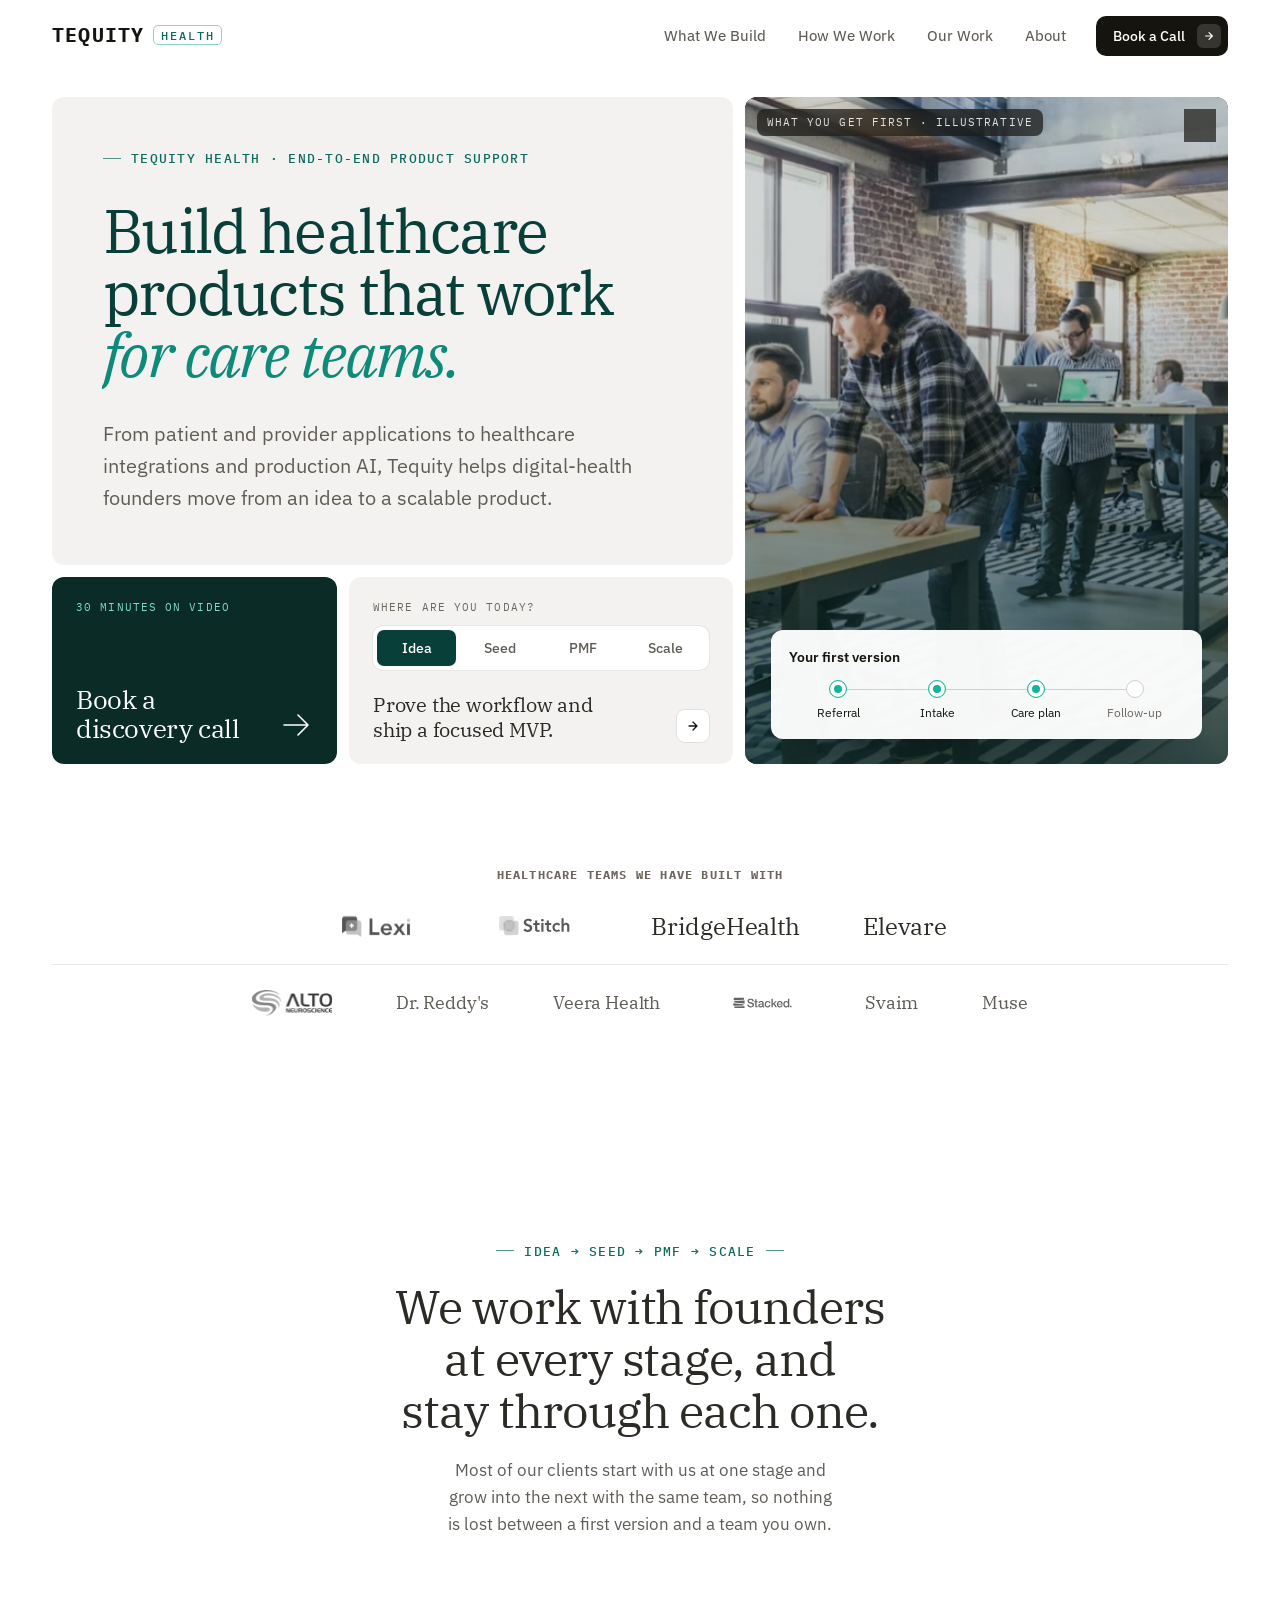
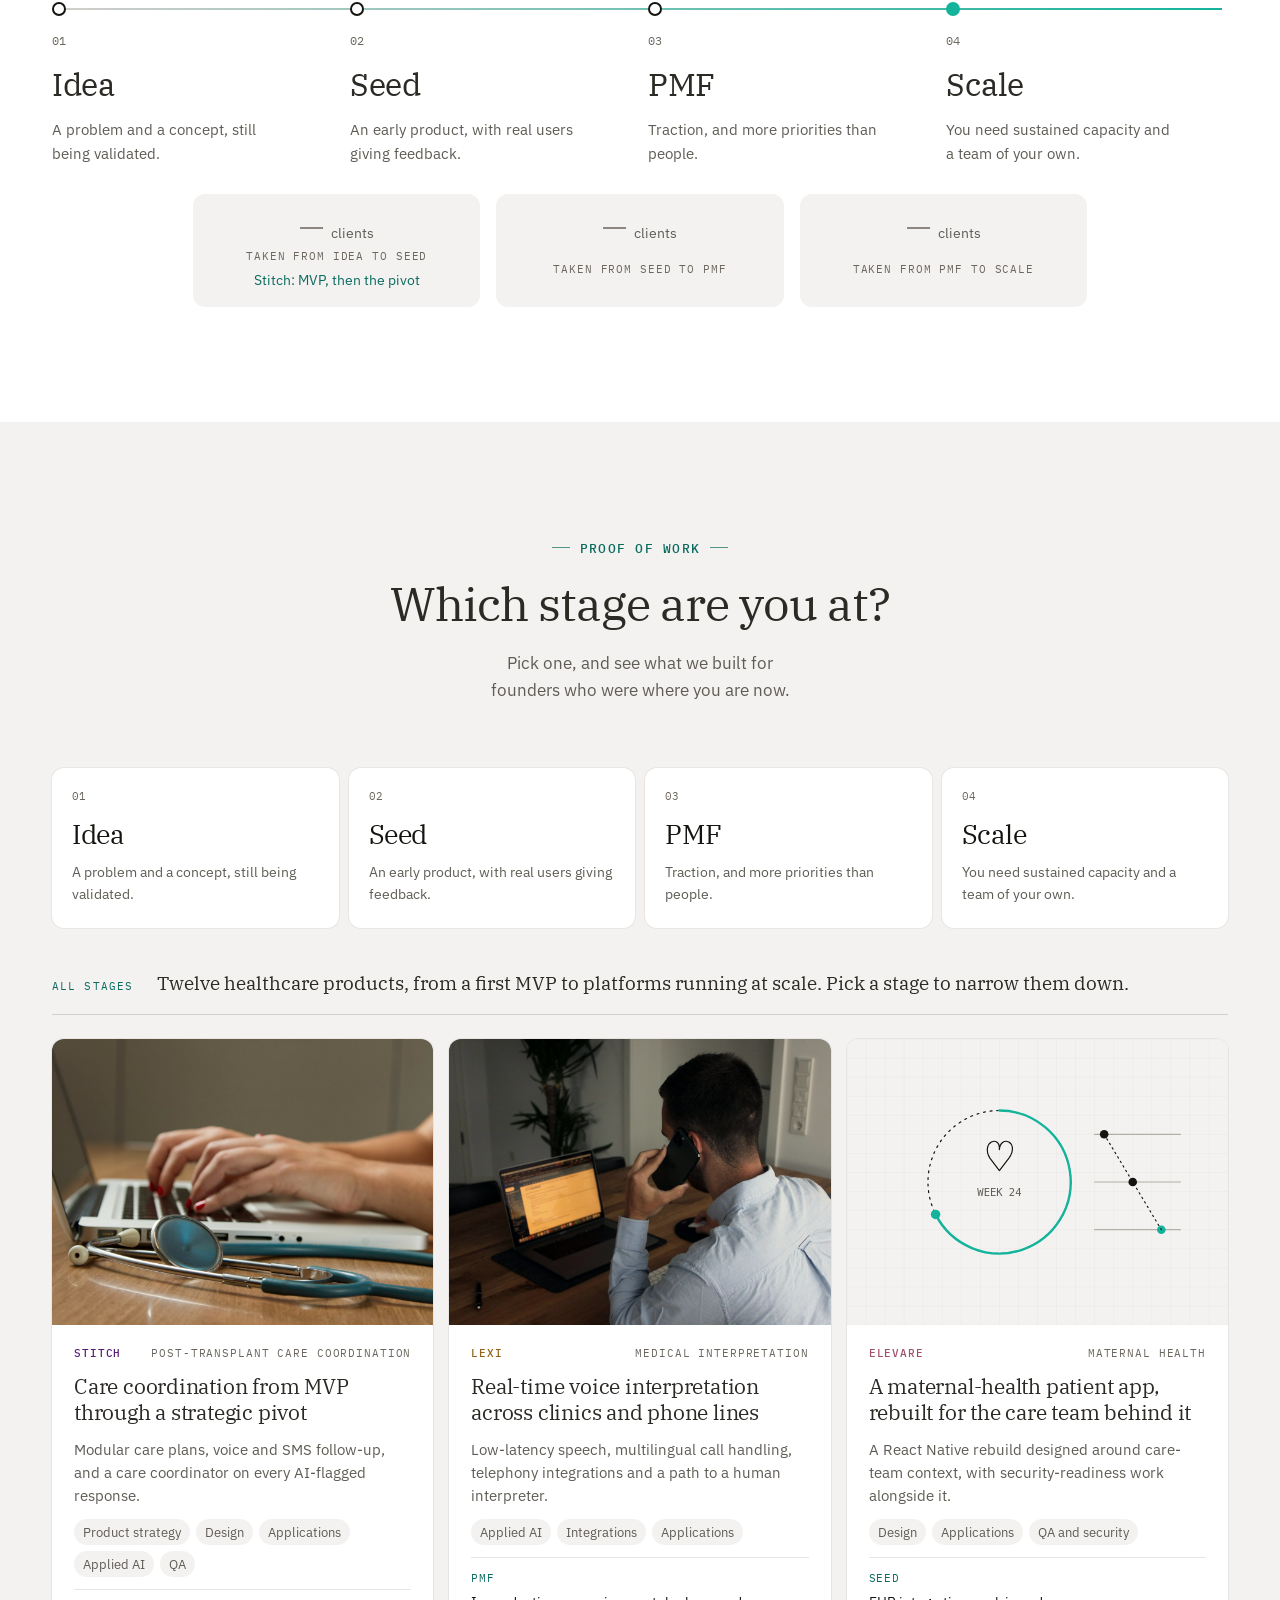
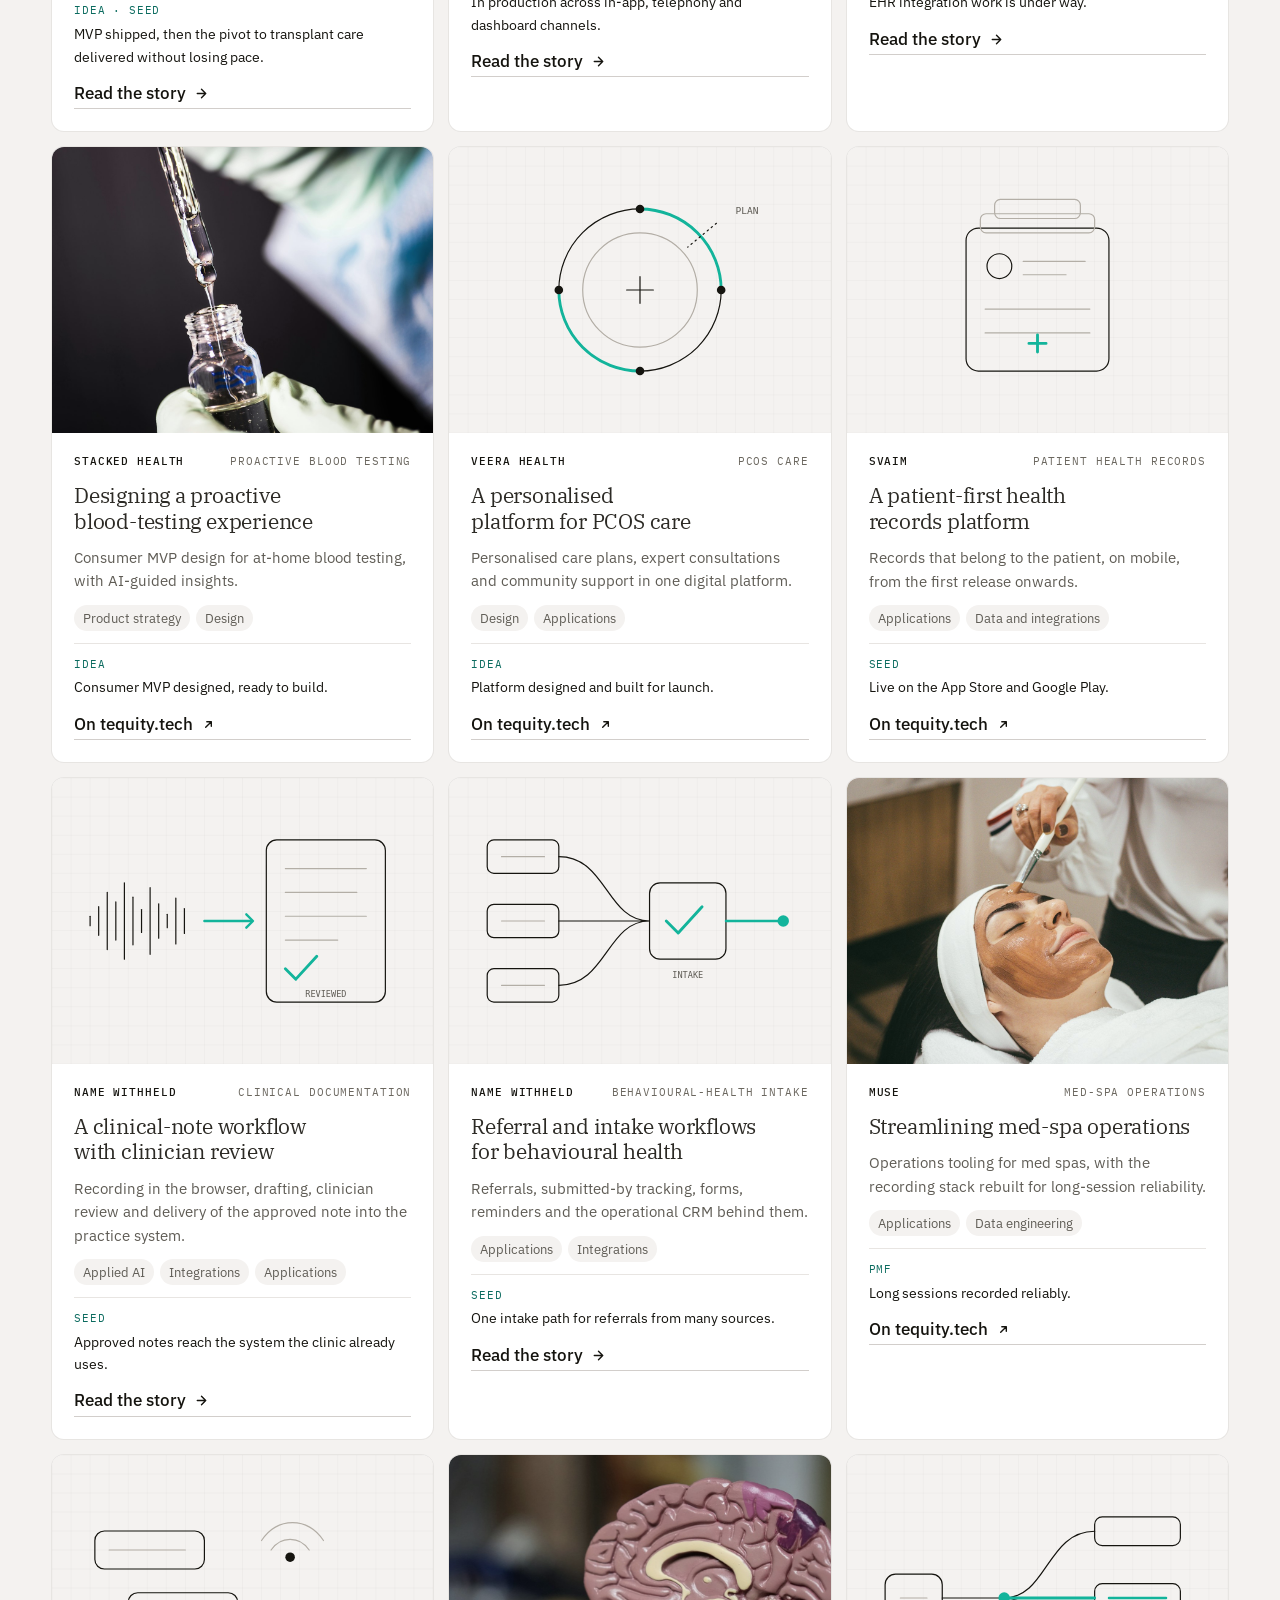
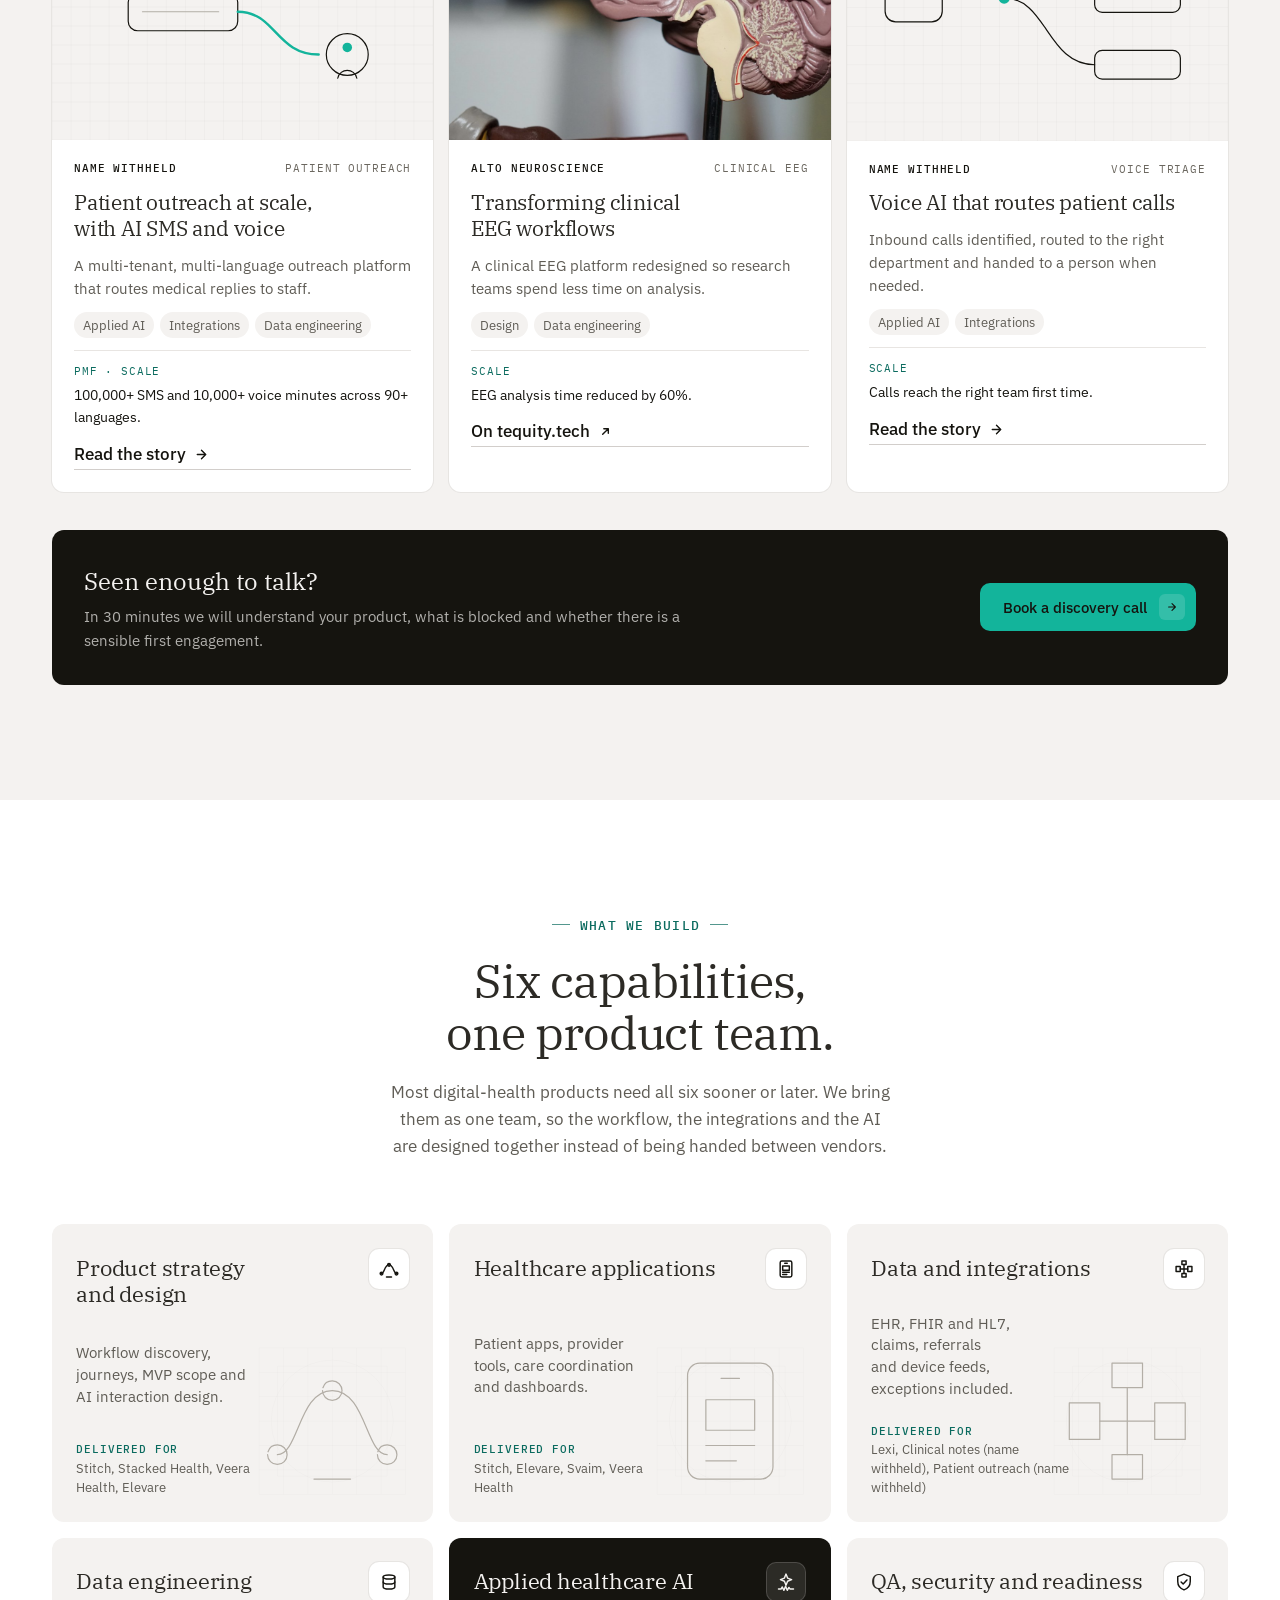
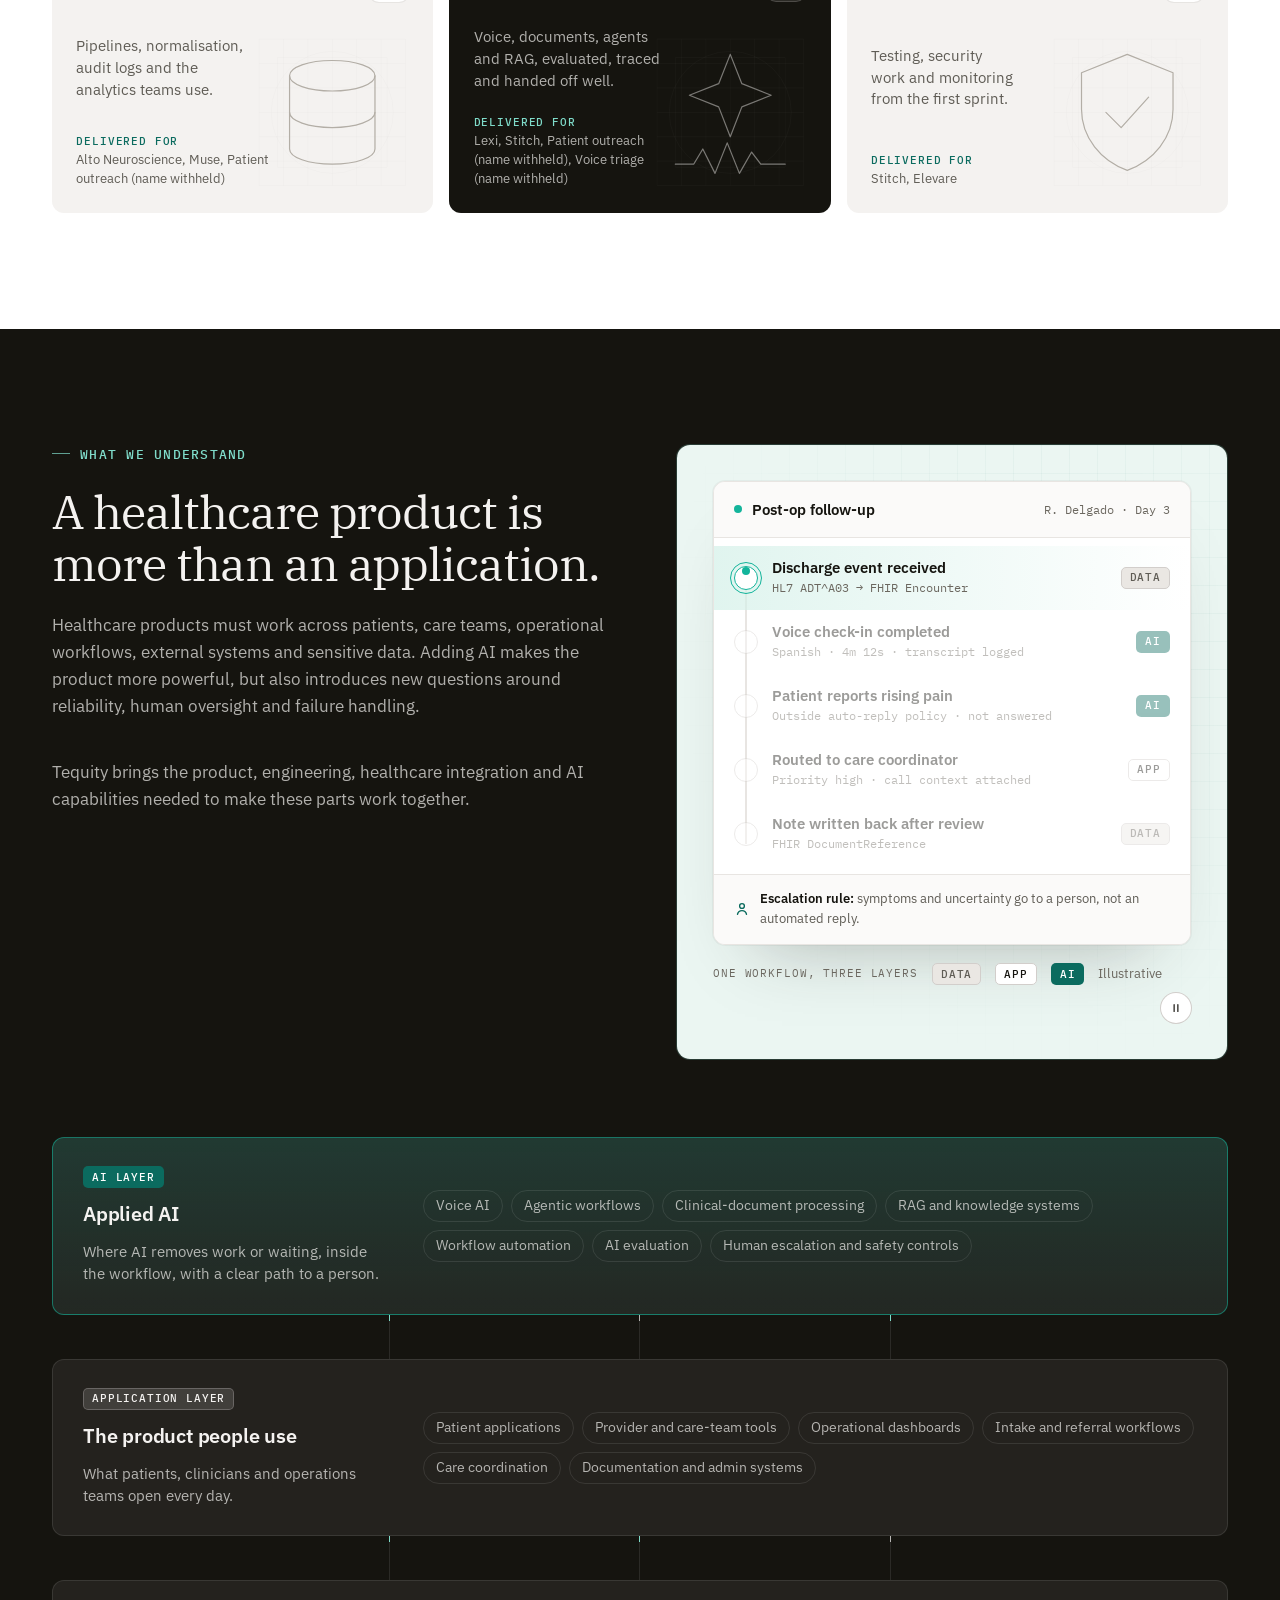
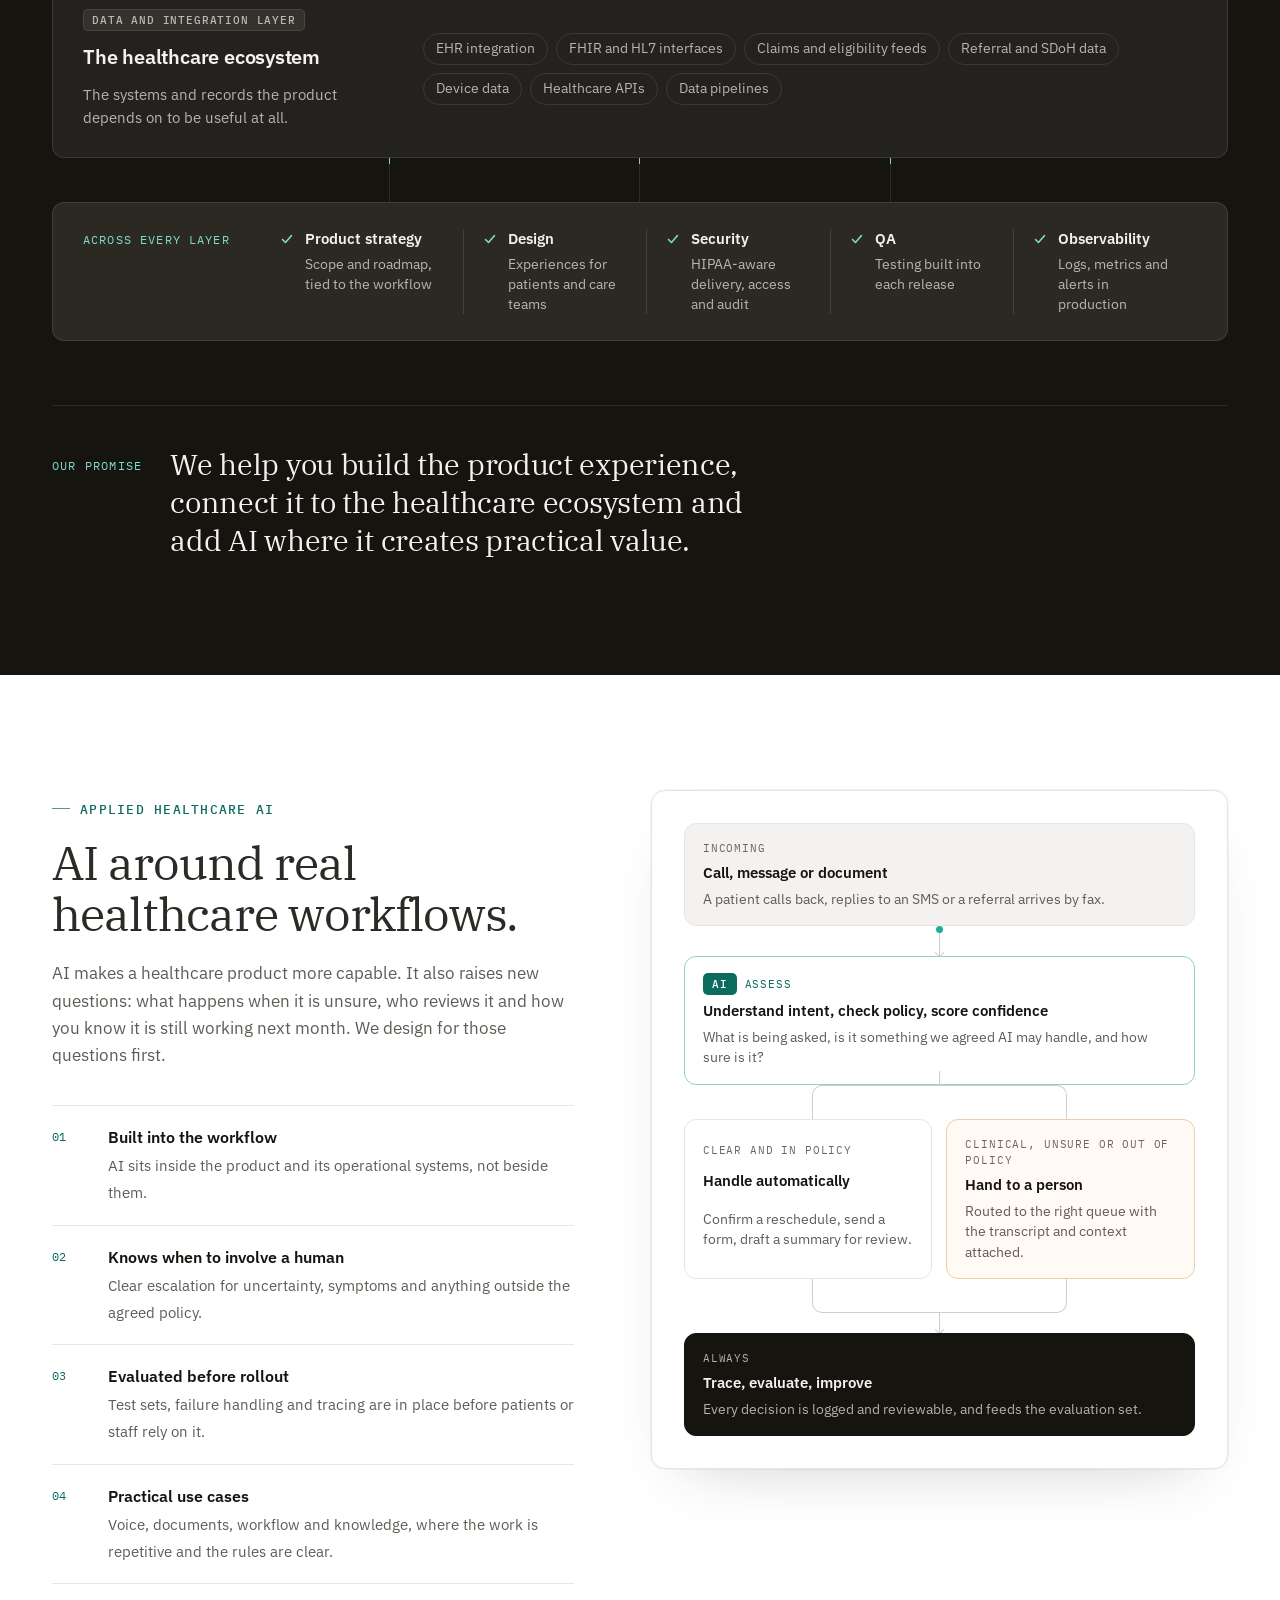
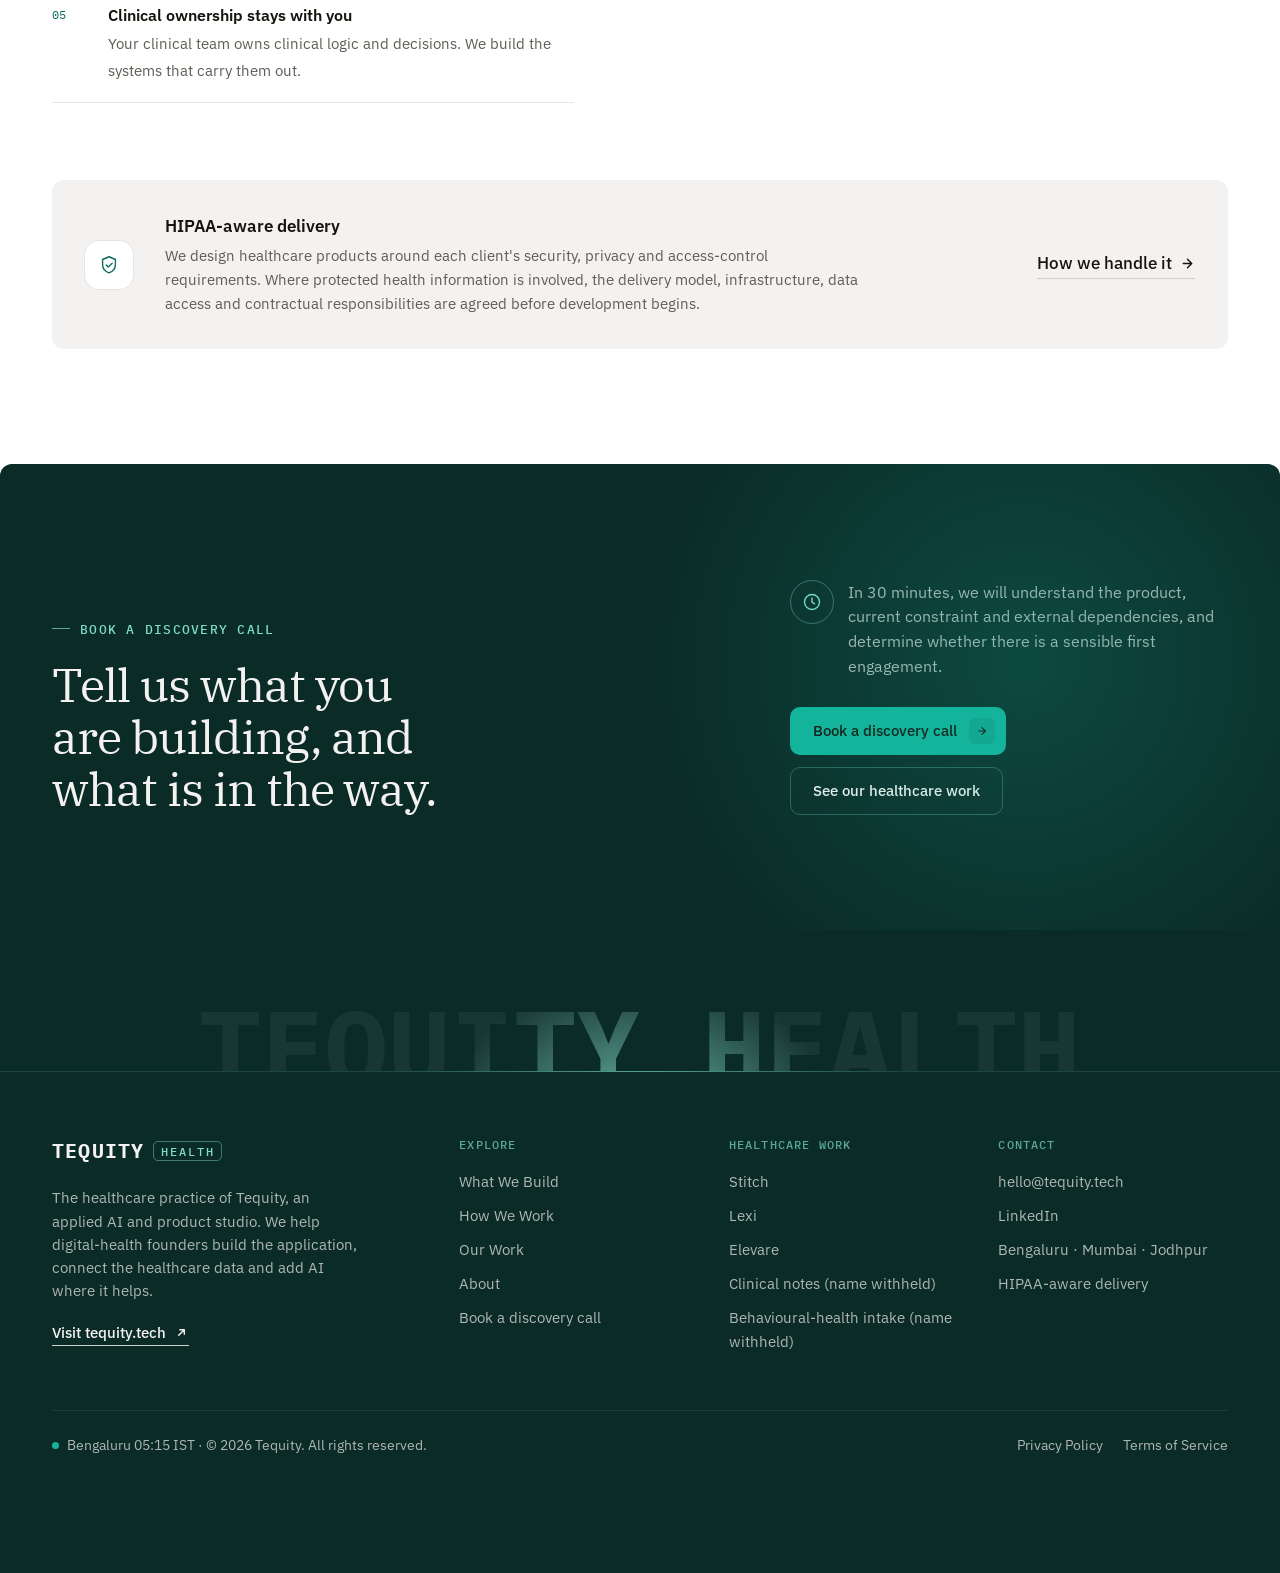
==== commit 2792c6fd: "Rebuild the home page around the founder's stage; no client screens - Option 2's first screen, then " ====
--- a/index.html
+++ b/index.html
@@ -16,12 +16,10 @@
   <link rel="stylesheet" href="https://fonts.googleapis.com/css2?family=IBM+Plex+Mono:wght@400;500;600;700&family=IBM+Plex+Sans:wght@400;500;600;700&family=IBM+Plex+Serif:ital,wght@0,300;0,400;0,500;1,400&display=swap">
   <link rel="stylesheet" href="assets/css/site.css">
   <script>document.documentElement.classList.add('js');try{var h=location.hash,m=localStorage.getItem('th-motion')==='1'||/[?&]motion=1/.test(location.search)||h==='#motion';if((!sessionStorage.getItem('th-loaded')||/[?&]loader=1/.test(location.search)||h==='#loader')&&(m||!matchMedia('(prefers-reduced-motion: reduce)').matches))document.documentElement.classList.add('is-loading')}catch(e){}</script>
-  <script src="assets/js/us-grid.js" defer></script>
-  <script src="assets/js/az-data.js" defer></script>
   <script src="assets/js/impact.js" defer></script>
   <script src="assets/js/site.js" defer></script>
 </head>
-<body class="has-hx">
+<body>
 <!-- header:start -->
 <a class="skip-link" href="#main">Skip to content</a>
 <header class="site-header">
@@ -41,131 +39,335 @@
 
 <main id="main">
 
-  <!-- ============ HERO: the photo loads first, the data resolves over it, the work rises below ============ -->
-  <section class="hx" id="impact" data-hx data-dock="Impact" aria-labelledby="hx-title">
-    <div class="hx-bg" aria-hidden="true" data-verify="Hero photo is team.jpg from tequity.tech / Design Labs. Replace with a photo of the Tequity team if this one is stock.">
-      <img class="hx-photo" src="assets/img/team.jpg" alt="" width="1700" height="674" fetchpriority="high" decoding="async">
-      <canvas class="hx-field"></canvas>
-      <div class="hx-shade"></div>
-      <div class="wrap hx-cols"><i></i><i></i><i></i><i></i></div>
-    </div>
-
-    <div class="wrap hx-top">
-      <p class="hx-kicker"><span class="dot live"></span>Tequity Health, updated monthly</p>
-      <dl class="hx-metrics">
-        <div class="hx-m" data-impact="clients"><dt>Clients we have worked with so far</dt><dd>&mdash;</dd></div>
-        <div class="hx-m" data-impact="patients"><dt>Patients helped last month</dt><dd>&mdash;</dd></div>
-        <div class="hx-m" data-impact="clinics"><dt>Clinics onboarded last month</dt><dd>&mdash;</dd></div>
-        <div class="hx-m hx-asof"><dt>Last updated</dt><dd class="hx-asof-v" data-impact-asof>Figures pending</dd></div>
-      </dl>
-    </div>
-
-    <div class="wrap hx-copy">
-      <span class="eyebrow hx-in">Tequity Health &middot; End-to-end product support</span>
-      <h1 class="hx-title hx-in" id="hx-title">Build healthcare products that work in the <span class="accent" style="white-space:nowrap">real world.</span></h1>
-      <div class="hx-sub hx-in">
+  <!-- ============ HERO OPTION 2: the stage, not the numbers ============ -->
+  <section class="hb" id="intro" data-hb data-dock="Intro" aria-labelledby="hb-title">
+    <div class="wrap hb-grid">
+      <div class="hb-tile hb-head">
+        <span class="eyebrow">Tequity Health &middot; End-to-end product support</span>
+        <h1 class="hb-title" id="hb-title">Build healthcare products that work <span class="rot-line"><span class="rot" data-rot><span>for patients.</span><span>for care teams.</span><span>for clinicians.</span><span>in the real world.</span></span></span></h1>
         <p class="lede">From patient and provider applications to healthcare integrations and production AI, Tequity helps digital-health founders move from an idea to a scalable product.</p>
-        <div class="btn-row">
-          <a class="btn btn--light" href="contact.html">Book a discovery call <svg viewBox="0 0 16 16" fill="none" aria-hidden="true"><path d="M3.5 8h9m0 0L8 3.5M12.5 8L8 12.5" stroke="currentColor" stroke-width="1.5" stroke-linecap="round" stroke-linejoin="round"/></svg></a>
-          <a class="btn btn--ghost-dark" href="our-work.html">See our healthcare work</a>
-        </div>
-      </div>
-    </div>
-
-    <div class="hxc" data-carousel role="region" aria-roledescription="carousel" aria-label="Healthcare case studies">
-      <div class="hxc-track">
-        <article class="hxc-card" data-case="stitch" role="group" aria-roledescription="slide" aria-label="1 of 6: Stitch" data-verify="Case image from the Design Labs assets. Confirm usage rights; the brief asks to avoid AI-generated faces.">
-          <a class="hxc-link" href="work/stitch.html">
-            <div class="hxc-media"><img src="assets/img/case-stitch.webp" alt="Stitch product: a patient profile, an AI care assistant asking about pain levels, and a recovery plan" width="2000" height="1334" decoding="async"></div>
-            <div class="hxc-cap"><span class="hxc-client">Stitch &middot; Post-transplant care</span><b>Care coordination from MVP through a strategic pivot</b><span class="hxc-go" aria-hidden="true"><svg viewBox="0 0 16 16" fill="none"><path d="M3.5 8h9m0 0L8 3.5M12.5 8L8 12.5" stroke="currentColor" stroke-width="1.5" stroke-linecap="round" stroke-linejoin="round"/></svg></span></div>
-          </a>
-        </article>
-        <article class="hxc-card" data-case="lexi" role="group" aria-roledescription="slide" aria-label="2 of 6: Lexi" data-verify="Lexi: confirm Lexi is the medical-interpretation client and that we may name them.">
-          <a class="hxc-link" href="work/lexi.html">
-            <div class="hxc-media work-visual tone-sand"><div class="mock" role="img" aria-label="Illustration: a live interpreted call between a clinician speaking English and a patient speaking Spanish">
-              <div class="mock-bar"><b><span class="dot live"></span> Live call &middot; Clinic line</b><span class="mono">03:41</span></div>
-              <div class="mock-body m-call"><div class="m-wave" aria-hidden="true"><i style="--i:0;--h:0.5"></i><i style="--i:1;--h:0.9"></i><i style="--i:2;--h:0.6"></i><i style="--i:3;--h:1"></i><i style="--i:4;--h:0.7"></i><i style="--i:5;--h:0.4"></i><i style="--i:6;--h:0.85"></i><i style="--i:7;--h:0.55"></i><i style="--i:8;--h:0.95"></i><i style="--i:9;--h:0.6"></i><i style="--i:10;--h:0.35"></i><i style="--i:11;--h:0.8"></i><i style="--i:12;--h:0.5"></i><i style="--i:13;--h:0.9"></i><i style="--i:14;--h:0.45"></i><i style="--i:15;--h:0.7"></i><i style="--i:16;--h:0.3"></i><i style="--i:17;--h:0.65"></i></div><div class="m-bubble src"><span class="mono">Clinician &middot; EN</span>When did the swelling start?</div><div class="m-bubble out"><span class="mono">Interpreted &middot; ES</span>&iquest;Cu&aacute;ndo empez&oacute; la hinchaz&oacute;n?</div></div>
-            </div></div>
-            <div class="hxc-cap"><span class="hxc-client">Lexi &middot; Medical interpretation</span><b>Real-time voice interpretation across clinics and phone lines</b><span class="hxc-go" aria-hidden="true"><svg viewBox="0 0 16 16" fill="none"><path d="M3.5 8h9m0 0L8 3.5M12.5 8L8 12.5" stroke="currentColor" stroke-width="1.5" stroke-linecap="round" stroke-linejoin="round"/></svg></span></div>
-          </a>
-        </article>
-        <article class="hxc-card" data-case="elevare" role="group" aria-roledescription="slide" aria-label="3 of 6: Elevare" data-verify="Case image from the Design Labs assets. Confirm usage rights; the brief asks to avoid AI-generated faces.">
-          <a class="hxc-link" href="work/elevare.html">
-            <div class="hxc-media"><img src="assets/img/case-elevare.webp" alt="Elevare product: a patient on her phone beside a symptom check-in, a pregnancy week card and an upcoming anatomy scan" width="1400" height="1050" loading="lazy" decoding="async"></div>
-            <div class="hxc-cap"><span class="hxc-client">Elevare &middot; Maternal health</span><b>A maternal-health patient app, rebuilt for the care team behind it</b><span class="hxc-go" aria-hidden="true"><svg viewBox="0 0 16 16" fill="none"><path d="M3.5 8h9m0 0L8 3.5M12.5 8L8 12.5" stroke="currentColor" stroke-width="1.5" stroke-linecap="round" stroke-linejoin="round"/></svg></span></div>
-          </a>
-        </article>
-        <article class="hxc-card" data-case="resonately" role="group" aria-roledescription="slide" aria-label="4 of 6: Resonately">
-          <a class="hxc-link" href="work/resonately.html">
-            <div class="hxc-media work-visual"><div class="mock" role="img" aria-label="Illustration: a draft visit note with a section awaiting clinician review and a button to send the approved note to Sycle">
-              <div class="mock-bar"><b>Visit note &middot; Draft</b><span class="m-rec"><i></i> Recording</span></div>
-              <div class="mock-body m-note"><div class="m-note-sec"><div class="h">History <span class="pill gray">Drafted</span></div><span class="sk w85"></span><span class="sk w55"></span></div><div class="m-note-sec review"><div class="h">Assessment <span class="pill solid">Clinician review</span></div><span class="sk w95"></span><span class="sk w70"></span></div><div class="m-deliver"><span>Send approved note</span><span class="mono">&rarr; Sycle</span></div></div>
-            </div></div>
-            <div class="hxc-cap"><span class="hxc-client">Resonately &middot; Clinical documentation</span><b>A clinical-note workflow with clinician review and Sycle delivery</b><span class="hxc-go" aria-hidden="true"><svg viewBox="0 0 16 16" fill="none"><path d="M3.5 8h9m0 0L8 3.5M12.5 8L8 12.5" stroke="currentColor" stroke-width="1.5" stroke-linecap="round" stroke-linejoin="round"/></svg></span></div>
-          </a>
-        </article>
-        <article class="hxc-card" data-case="laptis" role="group" aria-roledescription="slide" aria-label="5 of 6: Laptis" data-verify="Case image from the Design Labs assets. Confirm usage rights; the brief asks to avoid AI-generated faces.">
-          <a class="hxc-link" href="work/laptis.html">
-            <div class="hxc-media"><img src="assets/img/case-laptis.webp" alt="Laptis product: a provider search filtered by state, age, insurance and level of care, with four programs selected for referral" width="1400" height="1050" loading="lazy" decoding="async"></div>
-            <div class="hxc-cap"><span class="hxc-client">Laptis &middot; Behavioural-health intake</span><b>Referral and placement workflows for behavioural health</b><span class="hxc-go" aria-hidden="true"><svg viewBox="0 0 16 16" fill="none"><path d="M3.5 8h9m0 0L8 3.5M12.5 8L8 12.5" stroke="currentColor" stroke-width="1.5" stroke-linecap="round" stroke-linejoin="round"/></svg></span></div>
-          </a>
-        </article>
-        <article class="hxc-card" data-case="outreach" role="group" aria-roledescription="slide" aria-label="6 of 6: Patient outreach">
-          <a class="hxc-link" href="our-work.html#anonymous">
-            <div class="hxc-media work-visual"><div class="mock" role="img" aria-label="Illustration: an SMS thread where AI confirms a rescheduled appointment and routes a medication question to the care team">
-              <div class="mock-bar"><b><span class="dot live"></span> Patient outreach</b><span class="mono">Redetermination</span></div>
-              <div class="mock-body m-sms"><div class="m-bubble src"><span class="mono">Patient &middot; EN</span>Can I move my appointment to Friday?</div><div class="m-bubble ai"><span class="mono">AI reply</span>Friday at 2:15 pm is open. Reply YES to confirm.</div><div class="m-bubble src"><span class="mono">Patient &middot; ES</span>Tengo una pregunta sobre mi medicamento.</div><div class="m-trace"><span class="pill amber">Routed to care team</span> traced</div></div>
-            </div></div>
-            <div class="hxc-cap"><span class="hxc-client">Name withheld &middot; Patient outreach</span><b>Patient outreach at scale with AI SMS and voice</b><span class="hxc-go" aria-hidden="true"><svg viewBox="0 0 16 16" fill="none"><path d="M3.5 8h9m0 0L8 3.5M12.5 8L8 12.5" stroke="currentColor" stroke-width="1.5" stroke-linecap="round" stroke-linejoin="round"/></svg></span></div>
-          </a>
-        </article>
-      </div>
-      <div class="wrap hxc-ctrl">
-        <button class="icon-btn hxc-play" type="button" data-play aria-label="Pause animation"><svg class="i-pause" viewBox="0 0 16 16" fill="none" aria-hidden="true"><path d="M5.5 3.5v9M10.5 3.5v9" stroke="currentColor" stroke-width="1.6" stroke-linecap="round"/></svg><svg class="i-play" viewBox="0 0 16 16" fill="none" aria-hidden="true"><path d="M5 3.5l7 4.5-7 4.5v-9z" fill="currentColor"/></svg></button>
-        <div class="hxc-count mono"><b data-idx>01</b><span>/ 06</span><span class="hxc-bar"><i></i></span></div>
-        <div class="hxc-arrows">
-          <button class="icon-btn" type="button" data-dir="-1" aria-label="Previous case study"><svg viewBox="0 0 16 16" fill="none" aria-hidden="true"><path d="M10 3.5L5.5 8l4.5 4.5" stroke="currentColor" stroke-width="1.5" stroke-linecap="round" stroke-linejoin="round"/></svg></button>
-          <button class="icon-btn" type="button" data-dir="1" aria-label="Next case study"><svg viewBox="0 0 16 16" fill="none" aria-hidden="true"><path d="M6 3.5L10.5 8 6 12.5" stroke="currentColor" stroke-width="1.5" stroke-linecap="round" stroke-linejoin="round"/></svg></button>
-        </div>
-      </div>
-      <p class="sr-only" aria-live="polite" data-hxc-status></p>
-    </div>
-  </section>
-
-  <!-- ============ PROOF ============ -->
-  <section class="proof" aria-labelledby="proof-title">
+      </div>
+      <a class="hb-tile hb-cta" href="contact.html">
+        <span class="mono">30 minutes on video</span>
+        <b>Book a discovery call <svg viewBox="0 0 34 34" fill="none" aria-hidden="true"><path d="M5 17h24m0 0L19 7m10 10L19 27" stroke="currentColor" stroke-width="1.6" stroke-linecap="round" stroke-linejoin="round"/></svg></b>
+      </a>
+      <div class="hb-tile hb-stage">
+        <div class="hb-ask">
+          <span class="mono" id="hb-stage-label">Where are you today?</span>
+          <div class="hb-seg" role="tablist" aria-labelledby="hb-stage-label">
+            <button type="button" role="tab" id="hb-tab-idea" data-stage="idea" aria-controls="hb-offers" aria-selected="true">Idea</button>
+            <button type="button" role="tab" id="hb-tab-seed" data-stage="seed" aria-controls="hb-offers" aria-selected="false" tabindex="-1">Seed</button>
+            <button type="button" role="tab" id="hb-tab-pmf" data-stage="pmf" aria-controls="hb-offers" aria-selected="false" tabindex="-1">PMF</button>
+            <button type="button" role="tab" id="hb-tab-scale" data-stage="scale" aria-controls="hb-offers" aria-selected="false" tabindex="-1">Scale</button>
+          </div>
+        </div>
+        <div class="hb-offers" id="hb-offers" role="tabpanel" aria-labelledby="hb-tab-idea">
+          <a class="hb-offer is-on" data-stage="idea" href="how-we-work.html#idea"><span class="sr-only">How we work at the Idea stage: </span><b>Prove the workflow and ship a focused MVP.</b><span class="hb-go" aria-hidden="true"><svg viewBox="0 0 16 16" fill="none" aria-hidden="true"><path d="M3.5 8h9m0 0L8 3.5M12.5 8L8 12.5" stroke="currentColor" stroke-width="1.5" stroke-linecap="round" stroke-linejoin="round"/></svg></span></a>
+          <a class="hb-offer" aria-hidden="true" tabindex="-1" data-stage="seed" href="how-we-work.html#seed"><span class="sr-only">How we work at the Seed stage: </span><b>A flexible pod that adds integrations.</b><span class="hb-go" aria-hidden="true"><svg viewBox="0 0 16 16" fill="none" aria-hidden="true"><path d="M3.5 8h9m0 0L8 3.5M12.5 8L8 12.5" stroke="currentColor" stroke-width="1.5" stroke-linecap="round" stroke-linejoin="round"/></svg></span></a>
+          <a class="hb-offer" aria-hidden="true" tabindex="-1" data-stage="pmf" href="how-we-work.html#pmf"><span class="sr-only">How we work at the PMF stage: </span><b>Specialists who own whole workstreams.</b><span class="hb-go" aria-hidden="true"><svg viewBox="0 0 16 16" fill="none" aria-hidden="true"><path d="M3.5 8h9m0 0L8 3.5M12.5 8L8 12.5" stroke="currentColor" stroke-width="1.5" stroke-linecap="round" stroke-linejoin="round"/></svg></span></a>
+          <a class="hb-offer" aria-hidden="true" tabindex="-1" data-stage="scale" href="how-we-work.html#scale"><span class="sr-only">How we work at the Scale stage: </span><b>A dedicated team, yours when it makes sense.</b><span class="hb-go" aria-hidden="true"><svg viewBox="0 0 16 16" fill="none" aria-hidden="true"><path d="M3.5 8h9m0 0L8 3.5M12.5 8L8 12.5" stroke="currentColor" stroke-width="1.5" stroke-linecap="round" stroke-linejoin="round"/></svg></span></a>
+        </div>
+      </div>
+      <div class="hb-tile hb-visual">
+        <img src="assets/img/team.jpg" alt="The Tequity team at work in the studio" width="1700" height="674" fetchpriority="high" decoding="async" data-verify="Hero photo is team.jpg from tequity.tech / Design Labs. Replace with a photo of the Tequity team if this one is stock.">
+        <span class="hb-label">What you get first &middot; illustrative</span>
+        <button class="hb-pause" type="button" data-hb-pause aria-label="Pause the rotating stages and headline"><svg class="i-pause" viewBox="0 0 16 16" fill="none" aria-hidden="true"><path d="M5.5 3.5v9M10.5 3.5v9" stroke="currentColor" stroke-width="1.6" stroke-linecap="round"/></svg><svg class="i-play" viewBox="0 0 16 16" fill="none" aria-hidden="true"><path d="M5 3.5l7 4.5-7 4.5v-9z" fill="currentColor"/></svg></button>
+        <div class="hb-cards">
+          <div class="hb-card is-on" data-stage="idea">
+            <div class="hb-card-h"><b>Your first version</b></div>
+            <ol class="hb-journey"><li class="in">Referral</li><li class="in">Intake</li><li class="in">Care plan</li><li>Follow-up</li></ol>
+          </div>
+          <div class="hb-card" data-stage="seed" aria-hidden="true">
+            <div class="hb-card-h"><b>Integrations, in order</b></div>
+            <div class="hb-rows">
+              <div class="hb-row"><span>Scheduling and SMS</span><span class="pill teal">Live</span></div>
+              <div class="hb-row"><span>Eligibility checks</span><span class="pill amber">In progress</span></div>
+              <div class="hb-row"><span>EHR &middot; FHIR</span><span class="pill gray">Next</span></div>
+            </div>
+          </div>
+          <div class="hb-card" data-stage="pmf" aria-hidden="true">
+            <div class="hb-card-h"><b>Workstream: AI follow-up calls</b></div>
+            <div class="hb-rows">
+              <div class="hb-row"><span>Symptoms go to a nurse, not a reply</span><span class="mono">Done</span></div>
+              <div class="hb-row"><span>Every call logged and traceable</span><span class="mono">Done</span></div>
+              <div class="hb-row"><span>Passes the evaluation set</span><span class="mono">In review</span></div>
+            </div>
+          </div>
+          <div class="hb-card" data-stage="scale" aria-hidden="true">
+            <div class="hb-card-h"><b>Your dedicated team</b></div>
+            <div class="hb-roles"><span class="role"><i>EM</i>Engineering manager</span><span class="role"><i>EN</i>Engineers</span><span class="role"><i>QA</i>QA</span><span class="role"><i>PD</i>Designer</span></div>
+          </div>
+        </div>
+      </div>
+    </div>
+  </section>
+
+  <!-- logos:start -->
+  <section class="proof lg" aria-labelledby="proof-title">
     <div class="wrap">
       <h2 class="proof-label" id="proof-title">Healthcare teams we have built with</h2>
-      <ul class="logo-strip reveal" data-verify="Logo strip uses typographic placeholders. Swap in approved SVG logos and confirm permission for each client.">
-        <li data-verify="Elevare: confirm logo permission."><span class="wordmark wm-elevare">Elevare</span></li>
-        <li><span class="wordmark wm-lexi">lexi</span></li>
-        <li><span class="wordmark wm-stitch"><i aria-hidden="true"></i>Stitch</span></li>
-        <li><span class="wordmark wm-resonately">Resonately</span></li>
-        <li data-verify="Laptis: confirm logo permission."><span class="wordmark wm-laptis">Laptis</span></li>
-        <li data-verify="Alto Neuroscience: include only once the exact work and permission are confirmed."><span class="wordmark wm-alto">Alto<small>Neuroscience</small></span></li>
+      <ul class="lg-row lg-lead reveal">
+        <li class="lg-item is-lead"><img src="assets/img/logos/lexi.svg" alt="Lexi" height="32" loading="lazy" decoding="async"></li>
+        <li class="lg-item is-lead"><img src="assets/img/logos/stitch.svg" alt="Stitch" height="32" loading="lazy" decoding="async"></li>
+        <li class="lg-item is-lead" data-verify="BridgeHealth: send the approved SVG logo. Showing a typed placeholder."><span class="lg-word">BridgeHealth</span></li>
+        <li class="lg-item is-lead" data-verify="Elevare: send the approved SVG logo. Showing a typed placeholder."><span class="lg-word">Elevare</span></li>
       </ul>
-
-    </div>
-  </section>
-
-  <!-- ============ A TO Z ============ -->
-  <section class="section section--alt" id="find" data-az data-dock="Find" aria-labelledby="az-title">
-    <div class="wrap az-grid">
-      <div class="az-intro">
-        <span class="eyebrow reveal">Find your workflow</span>
-        <h2 class="h2 reveal" style="--i:1" id="az-title">Find what you are building, by first letter.</h2>
-        <p class="body reveal" style="--i:2">Workflows, systems and use cases we design and build for, each linked to the work that shows it.</p>
-        <div class="az-letters reveal" style="--i:3" role="group" aria-label="Filter by first letter" data-az-letters></div>
-      </div>
-      <div class="az-panel reveal" style="--i:2">
-        <label class="az-label" for="az-q">Search workflows, systems and use cases</label>
-        <div class="az-search">
-          <svg viewBox="0 0 20 20" fill="none" aria-hidden="true"><circle cx="9" cy="9" r="6" stroke="currentColor" stroke-width="1.6"/><path d="M13.5 13.5L17 17" stroke="currentColor" stroke-width="1.6" stroke-linecap="round"/></svg>
-          <input id="az-q" type="search" placeholder="Try intake, FHIR or voice" autocomplete="off" data-az-q>
-        </div>
-        <div class="az-results" data-az-results aria-live="polite">
-          <noscript><p class="body" style="padding:22px">Browse our capabilities on <a class="link" href="what-we-build.html">What We Build</a>.</p></noscript>
-        </div>
+      <ul class="lg-row reveal" style="--i:1">
+        <li class="lg-item"><img src="assets/img/logos/alto-neuroscience.svg" alt="Alto Neuroscience" height="32" loading="lazy" decoding="async"></li>
+        <li class="lg-item" data-verify="Dr. Reddy&#x27;s: send the approved SVG logo. Showing a typed placeholder."><span class="lg-word">Dr. Reddy&#x27;s</span></li>
+        <li class="lg-item" data-verify="Veera Health: send the approved SVG logo. Showing a typed placeholder."><span class="lg-word">Veera Health</span></li>
+        <li class="lg-item"><img src="assets/img/logos/stacked.svg" alt="Stacked Health" height="32" loading="lazy" decoding="async"></li>
+        <li class="lg-item" data-verify="Svaim: send the approved SVG logo. Showing a typed placeholder."><span class="lg-word">Svaim</span></li>
+        <li class="lg-item" data-verify="Muse: send the approved SVG logo. Showing a typed placeholder."><span class="lg-word">Muse</span></li>
+      </ul>
+    </div>
+  </section>
+  <!-- logos:end -->
+
+  <!-- journey:start -->
+  <section class="section jr" id="journey" data-dock="Stages" aria-labelledby="jr-title">
+    <div class="wrap">
+      <div class="section-head">
+        <span class="eyebrow reveal">Idea &rarr; Seed &rarr; PMF &rarr; Scale</span>
+        <h2 class="h2 reveal" style="--i:1" id="jr-title">We work with founders at every stage, and stay through each one.</h2>
+        <p class="body reveal" style="--i:2">Most of our clients start with us at one stage and grow into the next with the same team, so nothing is lost between a first version and a team you own.</p>
+      </div>
+      <ol class="jr-track reveal" style="--i:2">
+        <li class="jr-stage">
+          <span class="jr-dot" aria-hidden="true"></span>
+          <span class="mono">01</span>
+          <h3>Idea</h3>
+          <p>A problem and a concept, still being validated.</p>
+        </li>
+        <li class="jr-stage">
+          <span class="jr-dot" aria-hidden="true"></span>
+          <span class="mono">02</span>
+          <h3>Seed</h3>
+          <p>An early product, with real users giving feedback.</p>
+        </li>
+        <li class="jr-stage">
+          <span class="jr-dot" aria-hidden="true"></span>
+          <span class="mono">03</span>
+          <h3>PMF</h3>
+          <p>Traction, and more priorities than people.</p>
+        </li>
+        <li class="jr-stage">
+          <span class="jr-dot" aria-hidden="true"></span>
+          <span class="mono">04</span>
+          <h3>Scale</h3>
+          <p>You need sustained capacity and a team of your own.</p>
+        </li>
+      </ol>
+      <ul class="jr-hops reveal" style="--i:3" aria-label="Clients who moved to the next stage with us">
+        <li class="jr-hop" data-impact="idea-seed"><span class="jr-num"><b class="v">&mdash;</b> clients</span><span class="jr-lbl">taken from Idea to Seed</span><span class="jr-ex">Stitch: MVP, then the pivot</span></li>
+        <li class="jr-hop" data-impact="seed-pmf"><span class="jr-num"><b class="v">&mdash;</b> clients</span><span class="jr-lbl">taken from Seed to PMF</span></li>
+        <li class="jr-hop" data-impact="pmf-scale"><span class="jr-num"><b class="v">&mdash;</b> clients</span><span class="jr-lbl">taken from PMF to Scale</span></li>
+      </ul>
+    </div>
+  </section>
+  <!-- journey:end -->
+
+  <!-- picker:start -->
+  <section class="section section--alt pk" id="your-stage" data-dock="Your stage" aria-labelledby="pk-title" data-picker>
+    <div class="wrap">
+      <div class="section-head">
+        <span class="eyebrow reveal">Proof of work</span>
+        <h2 class="h2 reveal" style="--i:1" id="pk-title">Which stage are you at?</h2>
+        <p class="body reveal" style="--i:2">Pick one, and see what we built for founders who were where you are now.</p>
+      </div>
+      <div class="pk-opts reveal" style="--i:2" role="group" aria-label="Your stage">
+          <button class="pk-opt" type="button" data-pick="idea" aria-pressed="false"><span class="mono">01</span><b>Idea</b><span class="pk-sit">A problem and a concept, still being validated.</span></button>
+          <button class="pk-opt" type="button" data-pick="seed" aria-pressed="false"><span class="mono">02</span><b>Seed</b><span class="pk-sit">An early product, with real users giving feedback.</span></button>
+          <button class="pk-opt" type="button" data-pick="pmf" aria-pressed="false"><span class="mono">03</span><b>PMF</b><span class="pk-sit">Traction, and more priorities than people.</span></button>
+          <button class="pk-opt" type="button" data-pick="scale" aria-pressed="false"><span class="mono">04</span><b>Scale</b><span class="pk-sit">You need sustained capacity and a team of your own.</span></button>
+      </div>
+      <div class="pk-head" aria-live="polite">
+          <div class="pk-sum" data-sum="all">
+            <span class="mono">All stages</span>
+            <p class="pk-offer">Twelve healthcare products, from a first MVP to platforms running at scale. Pick a stage to narrow them down.</p>
+          </div>
+          <div class="pk-sum" data-sum="idea" hidden>
+            <span class="mono">At the Idea stage</span>
+            <p class="pk-offer">Validate the product, define the workflow, design it and ship a focused MVP.</p>
+            <p class="pk-count"><b>3</b> of the stories below are from founders at this stage.</p>
+            <a class="link" href="how-we-work.html#idea">How we work at Idea <svg viewBox="0 0 16 16" fill="none" aria-hidden="true"><path d="M3.5 8h9m0 0L8 3.5M12.5 8L8 12.5" stroke="currentColor" stroke-width="1.5" stroke-linecap="round" stroke-linejoin="round"/></svg></a>
+          </div>
+          <div class="pk-sum" data-sum="seed" hidden>
+            <span class="mono">At the Seed stage</span>
+            <p class="pk-offer">A flexible product pod improves the workflows, adds the essential integrations and speeds up adoption.</p>
+            <p class="pk-count"><b>5</b> of the stories below are from founders at this stage.</p>
+            <a class="link" href="how-we-work.html#seed">How we work at Seed <svg viewBox="0 0 16 16" fill="none" aria-hidden="true"><path d="M3.5 8h9m0 0L8 3.5M12.5 8L8 12.5" stroke="currentColor" stroke-width="1.5" stroke-linecap="round" stroke-linejoin="round"/></svg></a>
+          </div>
+          <div class="pk-sum" data-sum="pmf" hidden>
+            <span class="mono">At the PMF stage</span>
+            <p class="pk-offer">Specialists own clearly defined workstreams: an integration, an AI feature, a care-team tool.</p>
+            <p class="pk-count"><b>3</b> of the stories below are from founders at this stage.</p>
+            <a class="link" href="how-we-work.html#pmf">How we work at PMF <svg viewBox="0 0 16 16" fill="none" aria-hidden="true"><path d="M3.5 8h9m0 0L8 3.5M12.5 8L8 12.5" stroke="currentColor" stroke-width="1.5" stroke-linecap="round" stroke-linejoin="round"/></svg></a>
+          </div>
+          <div class="pk-sum" data-sum="scale" hidden>
+            <span class="mono">At the Scale stage</span>
+            <p class="pk-offer">A dedicated team on your standards and, when it makes sense, one you own.</p>
+            <p class="pk-count"><b>3</b> of the stories below are from founders at this stage.</p>
+            <a class="link" href="how-we-work.html#scale">How we work at Scale <svg viewBox="0 0 16 16" fill="none" aria-hidden="true"><path d="M3.5 8h9m0 0L8 3.5M12.5 8L8 12.5" stroke="currentColor" stroke-width="1.5" stroke-linecap="round" stroke-linejoin="round"/></svg></a>
+          </div>
+      </div>
+      <div class="uc-grid" data-verify="Stage mapping: each story is placed at the stage the client was in when we started. Confirm with the account leads.">
+        <article class="uc client-stitch" data-stages="idea seed">
+          <div class="uc-vis is-photo"><img src="assets/img/uc-care-coordination.jpg" alt="Post-transplant care coordination" width="800" height="600" loading="lazy" decoding="async"></div>
+          <div class="uc-body">
+            <p class="uc-who"><span>Stitch</span><span>Post-transplant care coordination</span></p>
+            <h3>Care coordination from MVP through a strategic pivot</h3>
+            <p class="uc-line">Modular care plans, voice and SMS follow-up, and a care coordinator on every AI-flagged response.</p>
+            <ul class="uc-svc" aria-label="Services"><li>Product strategy</li><li>Design</li><li>Applications</li><li>Applied AI</li><li>QA</li></ul>
+            <p class="uc-out"><span class="mono">Idea &middot; Seed</span>MVP shipped, then the pivot to transplant care delivered without losing pace.</p>
+            <a class="link" href="work/stitch.html">Read the story <svg viewBox="0 0 16 16" fill="none" aria-hidden="true"><path d="M3.5 8h9m0 0L8 3.5M12.5 8L8 12.5" stroke="currentColor" stroke-width="1.5" stroke-linecap="round" stroke-linejoin="round"/></svg></a>
+          </div>
+        </article>
+        <article class="uc client-lexi" data-stages="pmf">
+          <div class="uc-vis is-photo"><img src="assets/img/uc-voice.jpg" alt="Medical interpretation" width="800" height="600" loading="lazy" decoding="async"></div>
+          <div class="uc-body">
+            <p class="uc-who"><span>Lexi</span><span>Medical interpretation</span></p>
+            <h3>Real-time voice interpretation across clinics and phone lines</h3>
+            <p class="uc-line">Low-latency speech, multilingual call handling, telephony integrations and a path to a human interpreter.</p>
+            <ul class="uc-svc" aria-label="Services"><li>Applied AI</li><li>Integrations</li><li>Applications</li></ul>
+            <p class="uc-out"><span class="mono">PMF</span>In production across in-app, telephony and dashboard channels.</p>
+            <a class="link" href="work/lexi.html">Read the story <svg viewBox="0 0 16 16" fill="none" aria-hidden="true"><path d="M3.5 8h9m0 0L8 3.5M12.5 8L8 12.5" stroke="currentColor" stroke-width="1.5" stroke-linecap="round" stroke-linejoin="round"/></svg></a>
+          </div>
+        </article>
+        <article class="uc client-elevare" data-stages="seed">
+          <div class="uc-vis"><img src="assets/img/uc-maternal.svg" alt="" width="800" height="600" loading="lazy" decoding="async"></div>
+          <div class="uc-body">
+            <p class="uc-who"><span>Elevare</span><span>Maternal health</span></p>
+            <h3>A maternal-health patient app, rebuilt for the care team behind it</h3>
+            <p class="uc-line">A React Native rebuild designed around care-team context, with security-readiness work alongside it.</p>
+            <ul class="uc-svc" aria-label="Services"><li>Design</li><li>Applications</li><li>QA and security</li></ul>
+            <p class="uc-out"><span class="mono">Seed</span>EHR integration work is under way.</p>
+            <a class="link" href="work/elevare.html">Read the story <svg viewBox="0 0 16 16" fill="none" aria-hidden="true"><path d="M3.5 8h9m0 0L8 3.5M12.5 8L8 12.5" stroke="currentColor" stroke-width="1.5" stroke-linecap="round" stroke-linejoin="round"/></svg></a>
+          </div>
+        </article>
+        <article class="uc" data-stages="idea">
+          <div class="uc-vis is-photo"><img src="assets/img/uc-diagnostics.jpg" alt="Proactive blood testing" width="800" height="600" loading="lazy" decoding="async"></div>
+          <div class="uc-body">
+            <p class="uc-who"><span>Stacked Health</span><span>Proactive blood testing</span></p>
+            <h3>Designing a proactive blood-testing experience</h3>
+            <p class="uc-line">Consumer MVP design for at-home blood testing, with AI-guided insights.</p>
+            <ul class="uc-svc" aria-label="Services"><li>Product strategy</li><li>Design</li></ul>
+            <p class="uc-out"><span class="mono">Idea</span>Consumer MVP designed, ready to build.</p>
+            <a class="link" href="https://tequity.tech/case-studies/stacked-health-blood-testing" rel="noopener">On tequity.tech <svg viewBox="0 0 16 16" fill="none" aria-hidden="true"><path d="M5 11L11 5M11 5H6.2M11 5v4.8" stroke="currentColor" stroke-width="1.5" stroke-linecap="round" stroke-linejoin="round"/></svg></a>
+          </div>
+        </article>
+        <article class="uc" data-stages="idea">
+          <div class="uc-vis"><img src="assets/img/uc-cycle.svg" alt="" width="800" height="600" loading="lazy" decoding="async"></div>
+          <div class="uc-body">
+            <p class="uc-who"><span>Veera Health</span><span>PCOS care</span></p>
+            <h3>A personalised platform for PCOS care</h3>
+            <p class="uc-line">Personalised care plans, expert consultations and community support in one digital platform.</p>
+            <ul class="uc-svc" aria-label="Services"><li>Design</li><li>Applications</li></ul>
+            <p class="uc-out"><span class="mono">Idea</span>Platform designed and built for launch.</p>
+            <a class="link" href="https://tequity.tech/case-studies/veera-health" rel="noopener">On tequity.tech <svg viewBox="0 0 16 16" fill="none" aria-hidden="true"><path d="M5 11L11 5M11 5H6.2M11 5v4.8" stroke="currentColor" stroke-width="1.5" stroke-linecap="round" stroke-linejoin="round"/></svg></a>
+          </div>
+        </article>
+        <article class="uc" data-stages="seed">
+          <div class="uc-vis"><img src="assets/img/uc-records.svg" alt="" width="800" height="600" loading="lazy" decoding="async"></div>
+          <div class="uc-body">
+            <p class="uc-who"><span>Svaim</span><span>Patient health records</span></p>
+            <h3>A patient-first health records platform</h3>
+            <p class="uc-line">Records that belong to the patient, on mobile, from the first release onwards.</p>
+            <ul class="uc-svc" aria-label="Services"><li>Applications</li><li>Data and integrations</li></ul>
+            <p class="uc-out"><span class="mono">Seed</span>Live on the App Store and Google Play.</p>
+            <a class="link" href="https://tequity.tech/case-studies/svaim-health-records" rel="noopener">On tequity.tech <svg viewBox="0 0 16 16" fill="none" aria-hidden="true"><path d="M5 11L11 5M11 5H6.2M11 5v4.8" stroke="currentColor" stroke-width="1.5" stroke-linecap="round" stroke-linejoin="round"/></svg></a>
+          </div>
+        </article>
+        <article class="uc" data-stages="seed">
+          <div class="uc-vis"><img src="assets/img/uc-notes.svg" alt="" width="800" height="600" loading="lazy" decoding="async"></div>
+          <div class="uc-body">
+            <p class="uc-who"><span>Name withheld</span><span>Clinical documentation</span></p>
+            <h3>A clinical-note workflow with clinician review</h3>
+            <p class="uc-line">Recording in the browser, drafting, clinician review and delivery of the approved note into the practice system.</p>
+            <ul class="uc-svc" aria-label="Services"><li>Applied AI</li><li>Integrations</li><li>Applications</li></ul>
+            <p class="uc-out"><span class="mono">Seed</span>Approved notes reach the system the clinic already uses.</p>
+            <a class="link" href="work/clinical-notes.html">Read the story <svg viewBox="0 0 16 16" fill="none" aria-hidden="true"><path d="M3.5 8h9m0 0L8 3.5M12.5 8L8 12.5" stroke="currentColor" stroke-width="1.5" stroke-linecap="round" stroke-linejoin="round"/></svg></a>
+          </div>
+        </article>
+        <article class="uc" data-stages="seed">
+          <div class="uc-vis"><img src="assets/img/uc-intake.svg" alt="" width="800" height="600" loading="lazy" decoding="async"></div>
+          <div class="uc-body">
+            <p class="uc-who"><span>Name withheld</span><span>Behavioural-health intake</span></p>
+            <h3>Referral and intake workflows for behavioural health</h3>
+            <p class="uc-line">Referrals, submitted-by tracking, forms, reminders and the operational CRM behind them.</p>
+            <ul class="uc-svc" aria-label="Services"><li>Applications</li><li>Integrations</li></ul>
+            <p class="uc-out"><span class="mono">Seed</span>One intake path for referrals from many sources.</p>
+            <a class="link" href="work/behavioural-health-intake.html">Read the story <svg viewBox="0 0 16 16" fill="none" aria-hidden="true"><path d="M3.5 8h9m0 0L8 3.5M12.5 8L8 12.5" stroke="currentColor" stroke-width="1.5" stroke-linecap="round" stroke-linejoin="round"/></svg></a>
+          </div>
+        </article>
+        <article class="uc" data-stages="pmf">
+          <div class="uc-vis is-photo"><img src="assets/img/uc-medspa.jpg" alt="Med-spa operations" width="800" height="600" loading="lazy" decoding="async"></div>
+          <div class="uc-body">
+            <p class="uc-who"><span>Muse</span><span>Med-spa operations</span></p>
+            <h3>Streamlining med-spa operations</h3>
+            <p class="uc-line">Operations tooling for med spas, with the recording stack rebuilt for long-session reliability.</p>
+            <ul class="uc-svc" aria-label="Services"><li>Applications</li><li>Data engineering</li></ul>
+            <p class="uc-out"><span class="mono">PMF</span>Long sessions recorded reliably.</p>
+            <a class="link" href="https://tequity.tech/case-studies/muse-medspa" rel="noopener">On tequity.tech <svg viewBox="0 0 16 16" fill="none" aria-hidden="true"><path d="M5 11L11 5M11 5H6.2M11 5v4.8" stroke="currentColor" stroke-width="1.5" stroke-linecap="round" stroke-linejoin="round"/></svg></a>
+          </div>
+        </article>
+        <article class="uc" data-stages="pmf scale">
+          <div class="uc-vis"><img src="assets/img/uc-outreach.svg" alt="" width="800" height="600" loading="lazy" decoding="async"></div>
+          <div class="uc-body">
+            <p class="uc-who"><span>Name withheld</span><span>Patient outreach</span></p>
+            <h3>Patient outreach at scale, with AI SMS and voice</h3>
+            <p class="uc-line">A multi-tenant, multi-language outreach platform that routes medical replies to staff.</p>
+            <ul class="uc-svc" aria-label="Services"><li>Applied AI</li><li>Integrations</li><li>Data engineering</li></ul>
+            <p class="uc-out" data-verify="Outreach figures are published on tequity.tech. Reconfirm they are current before launch."><span class="mono">PMF &middot; Scale</span>100,000+ SMS and 10,000+ voice minutes across 90+ languages.</p>
+            <a class="link" href="our-work.html#anonymous">Read the story <svg viewBox="0 0 16 16" fill="none" aria-hidden="true"><path d="M3.5 8h9m0 0L8 3.5M12.5 8L8 12.5" stroke="currentColor" stroke-width="1.5" stroke-linecap="round" stroke-linejoin="round"/></svg></a>
+          </div>
+        </article>
+        <article class="uc" data-stages="scale">
+          <div class="uc-vis is-photo"><img src="assets/img/uc-neuro.jpg" alt="Clinical EEG" width="800" height="600" loading="lazy" decoding="async"></div>
+          <div class="uc-body">
+            <p class="uc-who"><span>Alto Neuroscience</span><span>Clinical EEG</span></p>
+            <h3>Transforming clinical EEG workflows</h3>
+            <p class="uc-line">A clinical EEG platform redesigned so research teams spend less time on analysis.</p>
+            <ul class="uc-svc" aria-label="Services"><li>Design</li><li>Data engineering</li></ul>
+            <p class="uc-out" data-verify="Alto: 60% figure is published on tequity.tech. Confirm the owner and that it can appear here."><span class="mono">Scale</span>EEG analysis time reduced by 60%.</p>
+            <a class="link" href="https://tequity.tech/case-studies/alto-neuroscience" rel="noopener">On tequity.tech <svg viewBox="0 0 16 16" fill="none" aria-hidden="true"><path d="M5 11L11 5M11 5H6.2M11 5v4.8" stroke="currentColor" stroke-width="1.5" stroke-linecap="round" stroke-linejoin="round"/></svg></a>
+          </div>
+        </article>
+        <article class="uc" data-stages="scale">
+          <div class="uc-vis"><img src="assets/img/uc-triage.svg" alt="" width="800" height="600" loading="lazy" decoding="async"></div>
+          <div class="uc-body">
+            <p class="uc-who"><span>Name withheld</span><span>Voice triage</span></p>
+            <h3>Voice AI that routes patient calls</h3>
+            <p class="uc-line">Inbound calls identified, routed to the right department and handed to a person when needed.</p>
+            <ul class="uc-svc" aria-label="Services"><li>Applied AI</li><li>Integrations</li></ul>
+            <p class="uc-out" data-verify="Triage: get approved wording from Ratnadeep. Do not use the ER wait-time figure."><span class="mono">Scale</span>Calls reach the right team first time.</p>
+            <a class="link" href="our-work.html#anonymous">Read the story <svg viewBox="0 0 16 16" fill="none" aria-hidden="true"><path d="M3.5 8h9m0 0L8 3.5M12.5 8L8 12.5" stroke="currentColor" stroke-width="1.5" stroke-linecap="round" stroke-linejoin="round"/></svg></a>
+          </div>
+        </article>
+      </div>
+      <div class="pk-cta">
+        <p><b data-pk-title>Seen enough to talk?</b> <span>In 30 minutes we will understand your product, what is blocked and whether there is a sensible first engagement.</span></p>
+        <a class="btn btn--primary" href="contact.html" data-pk-cta>Book a discovery call <svg viewBox="0 0 16 16" fill="none" aria-hidden="true"><path d="M3.5 8h9m0 0L8 3.5M12.5 8L8 12.5" stroke="currentColor" stroke-width="1.5" stroke-linecap="round" stroke-linejoin="round"/></svg></a>
+      </div>
+    </div>
+  </section>
+  <!-- picker:end -->
+
+  <!-- ============ WHAT WE BUILD ============ -->
+  <section class="section" id="build" data-dock="Build" aria-labelledby="build-title">
+    <div class="wrap">
+      <div class="section-head">
+        <span class="eyebrow reveal">What we build</span>
+        <h2 class="h2 reveal" style="--i:1" id="build-title">Six capabilities, one product team.</h2>
+        <p class="body reveal" style="--i:2">Most digital-health products need all six sooner or later. We bring them as one team, so the workflow, the integrations and the AI are designed together instead of being handed between vendors.</p>
+      </div>
+      <div class="tiles">
+        <a class="tile reveal" style="--i:0" href="what-we-build.html#strategy"><span class="tile-top"><h3>Product strategy and design</h3><span class="tile-chip" aria-hidden="true"><svg class="i0" viewBox="0 0 24 24"><path d="M3 17.5C6.5 17.5 6.5 7 12 7s5.5 10.5 9 10.5"/><path d="M1.4 17.5a1.6 1.6 0 1 0 3.2 0a1.6 1.6 0 1 0 -3.2 0"/><path d="M10.4 7a1.6 1.6 0 1 0 3.2 0a1.6 1.6 0 1 0 -3.2 0"/><path d="M19.4 17.5a1.6 1.6 0 1 0 3.2 0a1.6 1.6 0 1 0 -3.2 0"/><path d="M9 21.5h6"/></svg><svg class="go" viewBox="0 0 24 24"><path d="M7 17L17 7M9 7h8v8"/></svg></span></span><p>Workflow discovery, journeys, MVP scope and AI interaction design.</p><svg class="tile-art" viewBox="-0.5 -0.5 25 25" preserveAspectRatio="xMaxYMax meet" aria-hidden="true"><path class="gd" d="M0 0V24M4 0V24M8 0V24M12 0V24M16 0V24M20 0V24M24 0V24M0 0H24M0 4H24M0 8H24M0 12H24M0 16H24M0 20H24M0 24H24"/><path class="gd" d="M2 12a10 10 0 1 0 20 0a10 10 0 1 0 -20 0M3 3h18v18H3z"/><g class="ic0"><path pathLength="1" d="M3 17.5C6.5 17.5 6.5 7 12 7s5.5 10.5 9 10.5"/><path pathLength="1" d="M1.4 17.5a1.6 1.6 0 1 0 3.2 0a1.6 1.6 0 1 0 -3.2 0"/><path pathLength="1" d="M10.4 7a1.6 1.6 0 1 0 3.2 0a1.6 1.6 0 1 0 -3.2 0"/><path pathLength="1" d="M19.4 17.5a1.6 1.6 0 1 0 3.2 0a1.6 1.6 0 1 0 -3.2 0"/><path pathLength="1" d="M9 21.5h6"/></g><g class="ic1"><path pathLength="1" d="M3 17.5C6.5 17.5 6.5 7 12 7s5.5 10.5 9 10.5"/><path pathLength="1" d="M1.4 17.5a1.6 1.6 0 1 0 3.2 0a1.6 1.6 0 1 0 -3.2 0"/><path pathLength="1" d="M10.4 7a1.6 1.6 0 1 0 3.2 0a1.6 1.6 0 1 0 -3.2 0"/><path pathLength="1" d="M19.4 17.5a1.6 1.6 0 1 0 3.2 0a1.6 1.6 0 1 0 -3.2 0"/><path pathLength="1" d="M9 21.5h6"/></g></svg><span class="tile-for"><b>Delivered for</b> Stitch, Stacked Health, Veera Health, Elevare</span></a>
+        <a class="tile reveal" style="--i:1" href="what-we-build.html#applications"><span class="tile-top"><h3>Healthcare applications</h3><span class="tile-chip" aria-hidden="true"><svg class="i0" viewBox="0 0 24 24"><path d="M7 2.5h10a2 2 0 0 1 2 2v15a2 2 0 0 1-2 2H7a2 2 0 0 1-2-2v-15a2 2 0 0 1 2-2z"/><path d="M10.5 5h3"/><path d="M8 8.5h8v5H8z"/><path d="M8 16h8"/><path d="M8 18.5h5"/></svg><svg class="go" viewBox="0 0 24 24"><path d="M7 17L17 7M9 7h8v8"/></svg></span></span><p>Patient apps, provider tools, care coordination and dashboards.</p><svg class="tile-art" viewBox="-0.5 -0.5 25 25" preserveAspectRatio="xMaxYMax meet" aria-hidden="true"><path class="gd" d="M0 0V24M4 0V24M8 0V24M12 0V24M16 0V24M20 0V24M24 0V24M0 0H24M0 4H24M0 8H24M0 12H24M0 16H24M0 20H24M0 24H24"/><path class="gd" d="M2 12a10 10 0 1 0 20 0a10 10 0 1 0 -20 0M3 3h18v18H3z"/><g class="ic0"><path pathLength="1" d="M7 2.5h10a2 2 0 0 1 2 2v15a2 2 0 0 1-2 2H7a2 2 0 0 1-2-2v-15a2 2 0 0 1 2-2z"/><path pathLength="1" d="M10.5 5h3"/><path pathLength="1" d="M8 8.5h8v5H8z"/><path pathLength="1" d="M8 16h8"/><path pathLength="1" d="M8 18.5h5"/></g><g class="ic1"><path pathLength="1" d="M7 2.5h10a2 2 0 0 1 2 2v15a2 2 0 0 1-2 2H7a2 2 0 0 1-2-2v-15a2 2 0 0 1 2-2z"/><path pathLength="1" d="M10.5 5h3"/><path pathLength="1" d="M8 8.5h8v5H8z"/><path pathLength="1" d="M8 16h8"/><path pathLength="1" d="M8 18.5h5"/></g></svg><span class="tile-for"><b>Delivered for</b> Stitch, Elevare, Svaim, Veera Health</span></a>
+        <a class="tile reveal" style="--i:2" href="what-we-build.html#integrations"><span class="tile-top"><h3>Data and integrations</h3><span class="tile-chip" aria-hidden="true"><svg class="i0" viewBox="0 0 24 24"><path d="M2.5 9h5v6h-5z"/><path d="M16.5 9h5v6h-5z"/><path d="M9.5 2.5h5v4h-5z"/><path d="M9.5 17.5h5v4h-5z"/><path d="M7.5 12h9"/><path d="M12 6.5v11"/></svg><svg class="go" viewBox="0 0 24 24"><path d="M7 17L17 7M9 7h8v8"/></svg></span></span><p>EHR, FHIR and HL7, claims, referrals and device feeds, exceptions included.</p><svg class="tile-art" viewBox="-0.5 -0.5 25 25" preserveAspectRatio="xMaxYMax meet" aria-hidden="true"><path class="gd" d="M0 0V24M4 0V24M8 0V24M12 0V24M16 0V24M20 0V24M24 0V24M0 0H24M0 4H24M0 8H24M0 12H24M0 16H24M0 20H24M0 24H24"/><path class="gd" d="M2 12a10 10 0 1 0 20 0a10 10 0 1 0 -20 0M3 3h18v18H3z"/><g class="ic0"><path pathLength="1" d="M2.5 9h5v6h-5z"/><path pathLength="1" d="M16.5 9h5v6h-5z"/><path pathLength="1" d="M9.5 2.5h5v4h-5z"/><path pathLength="1" d="M9.5 17.5h5v4h-5z"/><path pathLength="1" d="M7.5 12h9"/><path pathLength="1" d="M12 6.5v11"/></g><g class="ic1"><path pathLength="1" d="M2.5 9h5v6h-5z"/><path pathLength="1" d="M16.5 9h5v6h-5z"/><path pathLength="1" d="M9.5 2.5h5v4h-5z"/><path pathLength="1" d="M9.5 17.5h5v4h-5z"/><path pathLength="1" d="M7.5 12h9"/><path pathLength="1" d="M12 6.5v11"/></g></svg><span class="tile-for"><b>Delivered for</b> Lexi, Clinical notes (name withheld), Patient outreach (name withheld)</span></a>
+        <a class="tile reveal" style="--i:0" href="what-we-build.html#data"><span class="tile-top"><h3>Data engineering</h3><span class="tile-chip" aria-hidden="true"><svg class="i0" viewBox="0 0 24 24"><path d="M5 6c0-1.4 3.1-2.5 7-2.5s7 1.1 7 2.5-3.1 2.5-7 2.5S5 7.4 5 6z"/><path d="M5 6v12c0 1.4 3.1 2.5 7 2.5s7-1.1 7-2.5V6"/><path d="M5 12c0 1.4 3.1 2.5 7 2.5s7-1.1 7-2.5"/></svg><svg class="go" viewBox="0 0 24 24"><path d="M7 17L17 7M9 7h8v8"/></svg></span></span><p>Pipelines, normalisation, audit logs and the analytics teams use.</p><svg class="tile-art" viewBox="-0.5 -0.5 25 25" preserveAspectRatio="xMaxYMax meet" aria-hidden="true"><path class="gd" d="M0 0V24M4 0V24M8 0V24M12 0V24M16 0V24M20 0V24M24 0V24M0 0H24M0 4H24M0 8H24M0 12H24M0 16H24M0 20H24M0 24H24"/><path class="gd" d="M2 12a10 10 0 1 0 20 0a10 10 0 1 0 -20 0M3 3h18v18H3z"/><g class="ic0"><path pathLength="1" d="M5 6c0-1.4 3.1-2.5 7-2.5s7 1.1 7 2.5-3.1 2.5-7 2.5S5 7.4 5 6z"/><path pathLength="1" d="M5 6v12c0 1.4 3.1 2.5 7 2.5s7-1.1 7-2.5V6"/><path pathLength="1" d="M5 12c0 1.4 3.1 2.5 7 2.5s7-1.1 7-2.5"/></g><g class="ic1"><path pathLength="1" d="M5 6c0-1.4 3.1-2.5 7-2.5s7 1.1 7 2.5-3.1 2.5-7 2.5S5 7.4 5 6z"/><path pathLength="1" d="M5 6v12c0 1.4 3.1 2.5 7 2.5s7-1.1 7-2.5V6"/><path pathLength="1" d="M5 12c0 1.4 3.1 2.5 7 2.5s7-1.1 7-2.5"/></g></svg><span class="tile-for"><b>Delivered for</b> Alto Neuroscience, Muse, Patient outreach (name withheld)</span></a>
+        <a class="tile tile--ink reveal" style="--i:1" href="what-we-build.html#ai"><span class="tile-top"><h3>Applied healthcare AI</h3><span class="tile-chip" aria-hidden="true"><svg class="i0" viewBox="0 0 24 24"><path d="M12 2.5l1.9 4.8 4.8 1.9-4.8 1.9L12 16l-1.9-4.9-4.8-1.9 4.8-1.9z"/><path d="M3 20.5h3l1.5-2.5 2 4 2-5 2 5 2-3.5 1.5 2H21"/></svg><svg class="go" viewBox="0 0 24 24"><path d="M7 17L17 7M9 7h8v8"/></svg></span></span><p>Voice, documents, agents and RAG, evaluated, traced and handed off well.</p><svg class="tile-art" viewBox="-0.5 -0.5 25 25" preserveAspectRatio="xMaxYMax meet" aria-hidden="true"><path class="gd" d="M0 0V24M4 0V24M8 0V24M12 0V24M16 0V24M20 0V24M24 0V24M0 0H24M0 4H24M0 8H24M0 12H24M0 16H24M0 20H24M0 24H24"/><path class="gd" d="M2 12a10 10 0 1 0 20 0a10 10 0 1 0 -20 0M3 3h18v18H3z"/><g class="ic0"><path pathLength="1" d="M12 2.5l1.9 4.8 4.8 1.9-4.8 1.9L12 16l-1.9-4.9-4.8-1.9 4.8-1.9z"/><path pathLength="1" d="M3 20.5h3l1.5-2.5 2 4 2-5 2 5 2-3.5 1.5 2H21"/></g><g class="ic1"><path pathLength="1" d="M12 2.5l1.9 4.8 4.8 1.9-4.8 1.9L12 16l-1.9-4.9-4.8-1.9 4.8-1.9z"/><path pathLength="1" d="M3 20.5h3l1.5-2.5 2 4 2-5 2 5 2-3.5 1.5 2H21"/></g></svg><span class="tile-for"><b>Delivered for</b> Lexi, Stitch, Patient outreach (name withheld), Voice triage (name withheld)</span></a>
+        <a class="tile reveal" style="--i:2" href="what-we-build.html#quality"><span class="tile-top"><h3>QA, security and readiness</h3><span class="tile-chip" aria-hidden="true"><svg class="i0" viewBox="0 0 24 24"><path d="M12 2.5l7.5 3v6c0 4.6-3.2 8.5-7.5 10-4.3-1.5-7.5-5.4-7.5-10v-6z"/><path d="M8.5 12l2.5 2.5 4.5-5"/></svg><svg class="go" viewBox="0 0 24 24"><path d="M7 17L17 7M9 7h8v8"/></svg></span></span><p>Testing, security work and monitoring from the first sprint.</p><svg class="tile-art" viewBox="-0.5 -0.5 25 25" preserveAspectRatio="xMaxYMax meet" aria-hidden="true"><path class="gd" d="M0 0V24M4 0V24M8 0V24M12 0V24M16 0V24M20 0V24M24 0V24M0 0H24M0 4H24M0 8H24M0 12H24M0 16H24M0 20H24M0 24H24"/><path class="gd" d="M2 12a10 10 0 1 0 20 0a10 10 0 1 0 -20 0M3 3h18v18H3z"/><g class="ic0"><path pathLength="1" d="M12 2.5l7.5 3v6c0 4.6-3.2 8.5-7.5 10-4.3-1.5-7.5-5.4-7.5-10v-6z"/><path pathLength="1" d="M8.5 12l2.5 2.5 4.5-5"/></g><g class="ic1"><path pathLength="1" d="M12 2.5l7.5 3v6c0 4.6-3.2 8.5-7.5 10-4.3-1.5-7.5-5.4-7.5-10v-6z"/><path pathLength="1" d="M8.5 12l2.5 2.5 4.5-5"/></g></svg><span class="tile-for"><b>Delivered for</b> Stitch, Elevare</span></a>
       </div>
     </div>
   </section>
@@ -287,47 +489,6 @@
     </div>
   </section>
 
-  <!-- ============ WHAT WE BUILD ============ -->
-  <section class="section" id="build" data-dock="Build" aria-labelledby="build-title">
-    <div class="wrap">
-      <div class="section-head">
-        <span class="eyebrow reveal">What we build</span>
-        <h2 class="h2 reveal" style="--i:1" id="build-title">Six capabilities, one product team.</h2>
-        <p class="body reveal" style="--i:2">Most digital-health products need all six sooner or later. We bring them as one team, so the workflow, the integrations and the AI are designed together instead of being handed between vendors.</p>
-      </div>
-      <div class="tiles">
-        <a class="tile reveal" style="--i:0" href="what-we-build.html#strategy"><span class="tile-top"><h3>Product strategy and design</h3><span class="tile-chip" aria-hidden="true"><svg class="i0" viewBox="0 0 24 24"><path d="M3 17.5C6.5 17.5 6.5 7 12 7s5.5 10.5 9 10.5"/><path d="M1.4 17.5a1.6 1.6 0 1 0 3.2 0a1.6 1.6 0 1 0 -3.2 0"/><path d="M10.4 7a1.6 1.6 0 1 0 3.2 0a1.6 1.6 0 1 0 -3.2 0"/><path d="M19.4 17.5a1.6 1.6 0 1 0 3.2 0a1.6 1.6 0 1 0 -3.2 0"/><path d="M9 21.5h6"/></svg><svg class="go" viewBox="0 0 24 24"><path d="M7 17L17 7M9 7h8v8"/></svg></span></span><p>Workflow discovery, journeys, MVP scope and AI interaction design.</p><svg class="tile-art" viewBox="-0.5 -0.5 25 25" preserveAspectRatio="xMaxYMax meet" aria-hidden="true"><path class="gd" d="M0 0V24M4 0V24M8 0V24M12 0V24M16 0V24M20 0V24M24 0V24M0 0H24M0 4H24M0 8H24M0 12H24M0 16H24M0 20H24M0 24H24"/><path class="gd" d="M2 12a10 10 0 1 0 20 0a10 10 0 1 0 -20 0M3 3h18v18H3z"/><g class="ic0"><path pathLength="1" d="M3 17.5C6.5 17.5 6.5 7 12 7s5.5 10.5 9 10.5"/><path pathLength="1" d="M1.4 17.5a1.6 1.6 0 1 0 3.2 0a1.6 1.6 0 1 0 -3.2 0"/><path pathLength="1" d="M10.4 7a1.6 1.6 0 1 0 3.2 0a1.6 1.6 0 1 0 -3.2 0"/><path pathLength="1" d="M19.4 17.5a1.6 1.6 0 1 0 3.2 0a1.6 1.6 0 1 0 -3.2 0"/><path pathLength="1" d="M9 21.5h6"/></g><g class="ic1"><path pathLength="1" d="M3 17.5C6.5 17.5 6.5 7 12 7s5.5 10.5 9 10.5"/><path pathLength="1" d="M1.4 17.5a1.6 1.6 0 1 0 3.2 0a1.6 1.6 0 1 0 -3.2 0"/><path pathLength="1" d="M10.4 7a1.6 1.6 0 1 0 3.2 0a1.6 1.6 0 1 0 -3.2 0"/><path pathLength="1" d="M19.4 17.5a1.6 1.6 0 1 0 3.2 0a1.6 1.6 0 1 0 -3.2 0"/><path pathLength="1" d="M9 21.5h6"/></g></svg></a>
-        <a class="tile reveal" style="--i:1" href="what-we-build.html#applications"><span class="tile-top"><h3>Healthcare applications</h3><span class="tile-chip" aria-hidden="true"><svg class="i0" viewBox="0 0 24 24"><path d="M7 2.5h10a2 2 0 0 1 2 2v15a2 2 0 0 1-2 2H7a2 2 0 0 1-2-2v-15a2 2 0 0 1 2-2z"/><path d="M10.5 5h3"/><path d="M8 8.5h8v5H8z"/><path d="M8 16h8"/><path d="M8 18.5h5"/></svg><svg class="go" viewBox="0 0 24 24"><path d="M7 17L17 7M9 7h8v8"/></svg></span></span><p>Patient apps, provider tools, care coordination and dashboards.</p><svg class="tile-art" viewBox="-0.5 -0.5 25 25" preserveAspectRatio="xMaxYMax meet" aria-hidden="true"><path class="gd" d="M0 0V24M4 0V24M8 0V24M12 0V24M16 0V24M20 0V24M24 0V24M0 0H24M0 4H24M0 8H24M0 12H24M0 16H24M0 20H24M0 24H24"/><path class="gd" d="M2 12a10 10 0 1 0 20 0a10 10 0 1 0 -20 0M3 3h18v18H3z"/><g class="ic0"><path pathLength="1" d="M7 2.5h10a2 2 0 0 1 2 2v15a2 2 0 0 1-2 2H7a2 2 0 0 1-2-2v-15a2 2 0 0 1 2-2z"/><path pathLength="1" d="M10.5 5h3"/><path pathLength="1" d="M8 8.5h8v5H8z"/><path pathLength="1" d="M8 16h8"/><path pathLength="1" d="M8 18.5h5"/></g><g class="ic1"><path pathLength="1" d="M7 2.5h10a2 2 0 0 1 2 2v15a2 2 0 0 1-2 2H7a2 2 0 0 1-2-2v-15a2 2 0 0 1 2-2z"/><path pathLength="1" d="M10.5 5h3"/><path pathLength="1" d="M8 8.5h8v5H8z"/><path pathLength="1" d="M8 16h8"/><path pathLength="1" d="M8 18.5h5"/></g></svg></a>
-        <a class="tile reveal" style="--i:2" href="what-we-build.html#integrations"><span class="tile-top"><h3>Data and integrations</h3><span class="tile-chip" aria-hidden="true"><svg class="i0" viewBox="0 0 24 24"><path d="M2.5 9h5v6h-5z"/><path d="M16.5 9h5v6h-5z"/><path d="M9.5 2.5h5v4h-5z"/><path d="M9.5 17.5h5v4h-5z"/><path d="M7.5 12h9"/><path d="M12 6.5v11"/></svg><svg class="go" viewBox="0 0 24 24"><path d="M7 17L17 7M9 7h8v8"/></svg></span></span><p>EHR, FHIR and HL7, claims, referrals and device feeds, exceptions included.</p><svg class="tile-art" viewBox="-0.5 -0.5 25 25" preserveAspectRatio="xMaxYMax meet" aria-hidden="true"><path class="gd" d="M0 0V24M4 0V24M8 0V24M12 0V24M16 0V24M20 0V24M24 0V24M0 0H24M0 4H24M0 8H24M0 12H24M0 16H24M0 20H24M0 24H24"/><path class="gd" d="M2 12a10 10 0 1 0 20 0a10 10 0 1 0 -20 0M3 3h18v18H3z"/><g class="ic0"><path pathLength="1" d="M2.5 9h5v6h-5z"/><path pathLength="1" d="M16.5 9h5v6h-5z"/><path pathLength="1" d="M9.5 2.5h5v4h-5z"/><path pathLength="1" d="M9.5 17.5h5v4h-5z"/><path pathLength="1" d="M7.5 12h9"/><path pathLength="1" d="M12 6.5v11"/></g><g class="ic1"><path pathLength="1" d="M2.5 9h5v6h-5z"/><path pathLength="1" d="M16.5 9h5v6h-5z"/><path pathLength="1" d="M9.5 2.5h5v4h-5z"/><path pathLength="1" d="M9.5 17.5h5v4h-5z"/><path pathLength="1" d="M7.5 12h9"/><path pathLength="1" d="M12 6.5v11"/></g></svg></a>
-        <a class="tile reveal" style="--i:0" href="what-we-build.html#data"><span class="tile-top"><h3>Data engineering</h3><span class="tile-chip" aria-hidden="true"><svg class="i0" viewBox="0 0 24 24"><path d="M5 6c0-1.4 3.1-2.5 7-2.5s7 1.1 7 2.5-3.1 2.5-7 2.5S5 7.4 5 6z"/><path d="M5 6v12c0 1.4 3.1 2.5 7 2.5s7-1.1 7-2.5V6"/><path d="M5 12c0 1.4 3.1 2.5 7 2.5s7-1.1 7-2.5"/></svg><svg class="go" viewBox="0 0 24 24"><path d="M7 17L17 7M9 7h8v8"/></svg></span></span><p>Pipelines, normalisation, audit logs and the analytics teams use.</p><svg class="tile-art" viewBox="-0.5 -0.5 25 25" preserveAspectRatio="xMaxYMax meet" aria-hidden="true"><path class="gd" d="M0 0V24M4 0V24M8 0V24M12 0V24M16 0V24M20 0V24M24 0V24M0 0H24M0 4H24M0 8H24M0 12H24M0 16H24M0 20H24M0 24H24"/><path class="gd" d="M2 12a10 10 0 1 0 20 0a10 10 0 1 0 -20 0M3 3h18v18H3z"/><g class="ic0"><path pathLength="1" d="M5 6c0-1.4 3.1-2.5 7-2.5s7 1.1 7 2.5-3.1 2.5-7 2.5S5 7.4 5 6z"/><path pathLength="1" d="M5 6v12c0 1.4 3.1 2.5 7 2.5s7-1.1 7-2.5V6"/><path pathLength="1" d="M5 12c0 1.4 3.1 2.5 7 2.5s7-1.1 7-2.5"/></g><g class="ic1"><path pathLength="1" d="M5 6c0-1.4 3.1-2.5 7-2.5s7 1.1 7 2.5-3.1 2.5-7 2.5S5 7.4 5 6z"/><path pathLength="1" d="M5 6v12c0 1.4 3.1 2.5 7 2.5s7-1.1 7-2.5V6"/><path pathLength="1" d="M5 12c0 1.4 3.1 2.5 7 2.5s7-1.1 7-2.5"/></g></svg></a>
-        <a class="tile tile--ink reveal" style="--i:1" href="what-we-build.html#ai"><span class="tile-top"><h3>Applied healthcare AI</h3><span class="tile-chip" aria-hidden="true"><svg class="i0" viewBox="0 0 24 24"><path d="M12 2.5l1.9 4.8 4.8 1.9-4.8 1.9L12 16l-1.9-4.9-4.8-1.9 4.8-1.9z"/><path d="M3 20.5h3l1.5-2.5 2 4 2-5 2 5 2-3.5 1.5 2H21"/></svg><svg class="go" viewBox="0 0 24 24"><path d="M7 17L17 7M9 7h8v8"/></svg></span></span><p>Voice, documents, agents and RAG, evaluated, traced and handed off well.</p><svg class="tile-art" viewBox="-0.5 -0.5 25 25" preserveAspectRatio="xMaxYMax meet" aria-hidden="true"><path class="gd" d="M0 0V24M4 0V24M8 0V24M12 0V24M16 0V24M20 0V24M24 0V24M0 0H24M0 4H24M0 8H24M0 12H24M0 16H24M0 20H24M0 24H24"/><path class="gd" d="M2 12a10 10 0 1 0 20 0a10 10 0 1 0 -20 0M3 3h18v18H3z"/><g class="ic0"><path pathLength="1" d="M12 2.5l1.9 4.8 4.8 1.9-4.8 1.9L12 16l-1.9-4.9-4.8-1.9 4.8-1.9z"/><path pathLength="1" d="M3 20.5h3l1.5-2.5 2 4 2-5 2 5 2-3.5 1.5 2H21"/></g><g class="ic1"><path pathLength="1" d="M12 2.5l1.9 4.8 4.8 1.9-4.8 1.9L12 16l-1.9-4.9-4.8-1.9 4.8-1.9z"/><path pathLength="1" d="M3 20.5h3l1.5-2.5 2 4 2-5 2 5 2-3.5 1.5 2H21"/></g></svg></a>
-        <a class="tile reveal" style="--i:2" href="what-we-build.html#quality"><span class="tile-top"><h3>QA, security and readiness</h3><span class="tile-chip" aria-hidden="true"><svg class="i0" viewBox="0 0 24 24"><path d="M12 2.5l7.5 3v6c0 4.6-3.2 8.5-7.5 10-4.3-1.5-7.5-5.4-7.5-10v-6z"/><path d="M8.5 12l2.5 2.5 4.5-5"/></svg><svg class="go" viewBox="0 0 24 24"><path d="M7 17L17 7M9 7h8v8"/></svg></span></span><p>Testing, security work and monitoring from the first sprint.</p><svg class="tile-art" viewBox="-0.5 -0.5 25 25" preserveAspectRatio="xMaxYMax meet" aria-hidden="true"><path class="gd" d="M0 0V24M4 0V24M8 0V24M12 0V24M16 0V24M20 0V24M24 0V24M0 0H24M0 4H24M0 8H24M0 12H24M0 16H24M0 20H24M0 24H24"/><path class="gd" d="M2 12a10 10 0 1 0 20 0a10 10 0 1 0 -20 0M3 3h18v18H3z"/><g class="ic0"><path pathLength="1" d="M12 2.5l7.5 3v6c0 4.6-3.2 8.5-7.5 10-4.3-1.5-7.5-5.4-7.5-10v-6z"/><path pathLength="1" d="M8.5 12l2.5 2.5 4.5-5"/></g><g class="ic1"><path pathLength="1" d="M12 2.5l7.5 3v6c0 4.6-3.2 8.5-7.5 10-4.3-1.5-7.5-5.4-7.5-10v-6z"/><path pathLength="1" d="M8.5 12l2.5 2.5 4.5-5"/></g></svg></a>
-      </div>
-    </div>
-  </section>
-
-  <!-- ============ STAGES ============ -->
-  <section class="section section--alt" id="stages" data-dock="Stages" aria-labelledby="stages-title">
-    <div class="wrap">
-      <div class="section-head">
-        <span class="eyebrow reveal">How we work</span>
-        <h2 class="h2 reveal" style="--i:1" id="stages-title">From the first workflow to a team you own.</h2>
-        <p class="body reveal" style="--i:2">Founders need different things at Idea, Seed, PMF and Scale. The engagement changes with you, and the same team carries the context from one stage to the next.</p>
-      </div>
-      <ol class="path reveal">
-        <li><svg class="path-art" viewBox="-0.5 -0.5 25 25" preserveAspectRatio="xMidYMid meet" aria-hidden="true"><path class="gd" d="M0 0V24M4 0V24M8 0V24M12 0V24M16 0V24M20 0V24M24 0V24M0 0H24M0 4H24M0 8H24M0 12H24M0 16H24M0 20H24M0 24H24"/><path class="gd" d="M2 12a10 10 0 1 0 20 0a10 10 0 1 0 -20 0M3 3h18v18H3z"/><g class="ic0"><path pathLength="1" d="M12 3a6 6 0 0 0-3.6 10.8c.9.7 1.6 1.7 1.6 2.8V17h4v-.4c0-1.1.7-2.1 1.6-2.8A6 6 0 0 0 12 3z"/><path pathLength="1" d="M10 19.5h4"/><path pathLength="1" d="M10.8 21.5h2.4"/></g><g class="ic1"><path pathLength="1" d="M12 3a6 6 0 0 0-3.6 10.8c.9.7 1.6 1.7 1.6 2.8V17h4v-.4c0-1.1.7-2.1 1.6-2.8A6 6 0 0 0 12 3z"/><path pathLength="1" d="M10 19.5h4"/><path pathLength="1" d="M10.8 21.5h2.4"/></g></svg><span class="pn">1</span><h3>Idea</h3><p>Prove the workflow, design it and ship a focused MVP.</p><p class="when"><b>You are here if</b>A healthcare problem and a concept to validate.</p></li>
-        <li><svg class="path-art" viewBox="-0.5 -0.5 25 25" preserveAspectRatio="xMidYMid meet" aria-hidden="true"><path class="gd" d="M0 0V24M4 0V24M8 0V24M12 0V24M16 0V24M20 0V24M24 0V24M0 0H24M0 4H24M0 8H24M0 12H24M0 16H24M0 20H24M0 24H24"/><path class="gd" d="M2 12a10 10 0 1 0 20 0a10 10 0 1 0 -20 0M3 3h18v18H3z"/><g class="ic0"><path pathLength="1" d="M12 21v-9"/><path pathLength="1" d="M12 12C12 8 9.5 5.5 5 5.5c0 4 2.5 6.5 7 6.5z"/><path pathLength="1" d="M12 14.5c0-3.2 2.2-5.4 6-5.4 0 3.2-2.2 5.4-6 5.4z"/><path pathLength="1" d="M7 21h10"/></g><g class="ic1"><path pathLength="1" d="M12 21v-9"/><path pathLength="1" d="M12 12C12 8 9.5 5.5 5 5.5c0 4 2.5 6.5 7 6.5z"/><path pathLength="1" d="M12 14.5c0-3.2 2.2-5.4 6-5.4 0 3.2-2.2 5.4-6 5.4z"/><path pathLength="1" d="M7 21h10"/></g></svg><span class="pn">2</span><h3>Seed</h3><p>A flexible pod improves workflows and adds the essential integrations.</p><p class="when"><b>You are here if</b>An early product, with real users giving feedback.</p></li>
-        <li><svg class="path-art" viewBox="-0.5 -0.5 25 25" preserveAspectRatio="xMidYMid meet" aria-hidden="true"><path class="gd" d="M0 0V24M4 0V24M8 0V24M12 0V24M16 0V24M20 0V24M24 0V24M0 0H24M0 4H24M0 8H24M0 12H24M0 16H24M0 20H24M0 24H24"/><path class="gd" d="M2 12a10 10 0 1 0 20 0a10 10 0 1 0 -20 0M3 3h18v18H3z"/><g class="ic0"><path pathLength="1" d="M3.5 12a8.5 8.5 0 1 0 17.0 0a8.5 8.5 0 1 0 -17.0 0"/><path pathLength="1" d="M7 12a5 5 0 1 0 10 0a5 5 0 1 0 -10 0"/><path pathLength="1" d="M10.5 12a1.5 1.5 0 1 0 3.0 0a1.5 1.5 0 1 0 -3.0 0"/><path pathLength="1" d="M12 12l8.5-8.5"/><path pathLength="1" d="M17 3.5h3.5V7"/></g><g class="ic1"><path pathLength="1" d="M3.5 12a8.5 8.5 0 1 0 17.0 0a8.5 8.5 0 1 0 -17.0 0"/><path pathLength="1" d="M7 12a5 5 0 1 0 10 0a5 5 0 1 0 -10 0"/><path pathLength="1" d="M10.5 12a1.5 1.5 0 1 0 3.0 0a1.5 1.5 0 1 0 -3.0 0"/><path pathLength="1" d="M12 12l8.5-8.5"/><path pathLength="1" d="M17 3.5h3.5V7"/></g></svg><span class="pn">3</span><h3>PMF</h3><p>Specialists who own workstreams across product, integration and AI.</p><p class="when"><b>You are here if</b>Traction, and more priorities than capacity.</p></li>
-        <li class="own"><svg class="path-art" viewBox="-0.5 -0.5 25 25" preserveAspectRatio="xMidYMid meet" aria-hidden="true"><path class="gd" d="M0 0V24M4 0V24M8 0V24M12 0V24M16 0V24M20 0V24M24 0V24M0 0H24M0 4H24M0 8H24M0 12H24M0 16H24M0 20H24M0 24H24"/><path class="gd" d="M2 12a10 10 0 1 0 20 0a10 10 0 1 0 -20 0M3 3h18v18H3z"/><g class="ic0"><path pathLength="1" d="M3.5 16.5a4 4 0 1 0 8 0a4 4 0 1 0 -8 0"/><path pathLength="1" d="M10.4 13.6l9.6-9.6"/><path pathLength="1" d="M16.5 7.5l2.5 2.5"/><path pathLength="1" d="M19 5l2 2"/></g><g class="ic1"><path pathLength="1" d="M3.5 16.5a4 4 0 1 0 8 0a4 4 0 1 0 -8 0"/><path pathLength="1" d="M10.4 13.6l9.6-9.6"/><path pathLength="1" d="M16.5 7.5l2.5 2.5"/><path pathLength="1" d="M19 5l2 2"/></g></svg><span class="pn">4</span><h3>Scale</h3><p>A dedicated team, and when it makes sense, one you own.</p><p class="when"><b>You are here if</b>You need sustained capacity and your own team.</p></li>
-      </ol>
-
-      <div class="stage-foot">
-        <p class="qualifier" data-verify="Four-week MVP: keep this qualified wording. Align the four stages with the three engagement paths on tequity.tech."><svg viewBox="0 0 18 18" fill="none" aria-hidden="true"><circle cx="9" cy="9" r="7.25" stroke="currentColor" stroke-width="1.4"/><path d="M9 8.2v4.3M9 5.6v.1" stroke="currentColor" stroke-width="1.6" stroke-linecap="round"/></svg><span>A focused MVP can be shipped in four weeks when the scope, data access and external dependencies allow it. Products that need EHR access, clinical validation, regulated devices or several external integrations take longer, and we will say so up front.</span></p>
-        <a class="link" href="how-we-work.html">See how each stage works <svg viewBox="0 0 16 16" fill="none" aria-hidden="true"><path d="M3.5 8h9m0 0L8 3.5M12.5 8L8 12.5" stroke="currentColor" stroke-width="1.5" stroke-linecap="round" stroke-linejoin="round"/></svg></a>
-      </div>
-    </div>
-  </section>
-
   <!-- ============ AI APPROACH ============ -->
   <section class="section" id="ai" data-dock="AI" aria-labelledby="ai-title">
     <div class="wrap">
@@ -393,7 +554,6 @@
 
 </main>
 
-<nav class="opt-switch" aria-label="Hero options (draft)"><span class="mono">Draft hero</span><a href="index.html" aria-current="page">Option 1</a><a href="index-2.html">Option 2</a></nav>
 
 <!-- footer:start -->
 <footer class="site-footer">
@@ -422,8 +582,8 @@
           <li><a href="work/stitch.html">Stitch</a></li>
           <li><a href="work/lexi.html">Lexi</a></li>
           <li><a href="work/elevare.html">Elevare</a></li>
-          <li><a href="work/resonately.html">Resonately</a></li>
-          <li><a href="work/laptis.html">Laptis</a></li>
+          <li><a href="work/clinical-notes.html">Clinical notes (name withheld)</a></li>
+          <li><a href="work/behavioural-health-intake.html">Behavioural-health intake (name withheld)</a></li>
         </ul>
       </div>
       <div class="footer-col">
--- a/assets/css/site.css
+++ b/assets/css/site.css
@@ -410,8 +410,6 @@
 .wm-lexi      { font-family: var(--sans); font-weight: 700; letter-spacing: -.04em; font-size: 23px; text-transform: lowercase; }
 .wm-stitch    { font-family: var(--sans); font-weight: 600; font-size: 21px; display: inline-flex; align-items: center; gap: 7px; }
 .wm-stitch i  { width: 14px; height: 14px; border-radius: 4px; border: 2px solid currentColor; display: inline-block; transform: rotate(45deg); }
-.wm-resonately{ font-family: var(--sans); font-weight: 500; letter-spacing: .01em; font-size: 19px; }
-.wm-laptis    { font-family: var(--mono); font-weight: 600; letter-spacing: .12em; text-transform: uppercase; font-size: 16px; }
 .wm-alto      { font-family: var(--serif); font-weight: 500; font-size: 17px; line-height: 1.1; text-align: center; }
 .wm-alto small { display: block; font-family: var(--sans); font-size: 10px; letter-spacing: .2em; text-transform: uppercase; font-weight: 500; }
 
@@ -689,7 +687,7 @@
 .m-bubble.out { margin-left: auto; background: var(--acc-soft); color: var(--acc-deep); }
 .m-escalate { display: flex; align-items: center; justify-content: space-between; gap: 8px; padding: 8px 10px; border: 1px dashed var(--line-2); border-radius: 10px; font-size: 11px; }
 
-/* Resonately: clinical note */
+/* clinical note (illustration) */
 .m-note { display: grid; gap: 12px; }
 .m-note-sec { display: grid; gap: 6px; padding: 10px; border-radius: 9px; border: 1px solid var(--line); }
 .m-note-sec .h { display: flex; align-items: center; justify-content: space-between; font-size: 10.5px; font-weight: 600; color: var(--ink); text-transform: uppercase; letter-spacing: .05em; }
@@ -716,7 +714,7 @@
 .m-row .av { width: 22px; height: 22px; border-radius: 50%; background: var(--acc-soft); color: var(--acc-deep); display: grid; place-items: center; font-size: 9px; font-weight: 600; flex: none; }
 .m-row small { display: block; color: var(--ink-3); font-size: 9.5px; }
 
-/* Laptis: intake pipeline */
+/* intake pipeline (illustration) */
 .m-intake { display: grid; gap: 7px; }
 .m-intake-row { display: grid; grid-template-columns: minmax(0, 1.2fr) minmax(0, 1fr) auto; gap: 10px; align-items: center; padding: 9px 10px; border-radius: 9px; border: 1px solid var(--line); background: var(--surface); }
 .m-intake-row b { font-size: 11px; font-weight: 600; color: var(--ink); display: block; }
@@ -1939,3 +1937,240 @@
 
 .hx .btn--light { background: var(--acc); color: var(--ink); }
 .hx .btn--light:hover { background: #2CC7AD; }
+
+/* ==========================================================================
+   CLIENT COLOURS: each case takes on its client's colour, so the work reads
+   as a collaboration. Tequity green stays on the call band and the footer.
+   --cc fills, dots and glows · --cc-ink text on white or beige (4.7:1+) · --cc-deep the hero band
+   Stitch is taken from its logo; Elevare is sampled from a product image; Lexi is a placeholder.
+   ========================================================================== */
+.client-stitch     { --cc: #7B3FA6; --cc-ink: #5A1F77; --cc-deep: #22183A; }  /* #5A1F77 from the Stitch logo */
+.client-lexi       { --cc: #D08A1E; --cc-ink: #936215; --cc-deep: #3A2C18; }
+.client-elevare    { --cc: #C0829A; --cc-ink: #9F506F; --cc-deep: #302127; }
+
+/* Our Work index: the active row and the picture behind it take the client's colour */
+.bx-rows a[class*="client-"]::before { background: var(--cc); }
+.bx-rows a[class*="client-"].is-on > span:nth-child(2) { color: color-mix(in srgb, var(--cc) 45%, #fff); }
+.bx-amb { z-index: 0; }
+.bx-slide[class*="client-"]::before { content: ""; position: absolute; inset: 0; z-index: 1; pointer-events: none; background: radial-gradient(55% 65% at 72% 42%, color-mix(in srgb, var(--cc) 42%, transparent), transparent 72%); }
+.bx-slide[class*="client-"] .bx-pic, .bx-slide[class*="client-"] .mock { position: relative; z-index: 2; }
+.bx-slide.is-mock[class*="client-"] { background: radial-gradient(80% 90% at 75% 40%, color-mix(in srgb, var(--cc) 34%, var(--cc-deep)), var(--cc-deep) 70%); }
+
+/* Our Work stories: on hover the picture, the label and the ticks turn to the client's colour */
+.story .story-visual, .story .story-visual::before { transition: background-color .5s var(--ease), box-shadow .5s var(--ease); }
+.story .work-client, .story .story-built li svg { transition: color .35s var(--ease); }
+.story[class*="client-"]:hover .story-visual { background-color: color-mix(in srgb, var(--cc) 14%, #fff); box-shadow: inset 0 0 0 1px color-mix(in srgb, var(--cc) 34%, transparent); }
+.story[class*="client-"]:hover .story-visual::before { background-image: radial-gradient(color-mix(in srgb, var(--cc) 50%, transparent) 1px, transparent 1px); }
+.story[class*="client-"]:hover .work-client, .story[class*="client-"]:hover .story-built li svg { color: var(--cc-ink); }
+
+/* "More healthcare work" rows glow in their own client's colour */
+.more-item[class*="client-"]:hover { background: linear-gradient(90deg, transparent, color-mix(in srgb, var(--cc) 16%, transparent), transparent); }
+.more-item[class*="client-"]:hover .arrow { background: var(--cc-ink); border-color: var(--cc-ink); color: #fff; }
+.more-item[class*="client-"] .area { transition: color .3s; }
+.more-item[class*="client-"]:hover .area { color: var(--cc-ink); }
+
+/* case pages: the hero in the client's deep colour, accents in theirs */
+.cs-top { display: flex; flex-wrap: wrap; align-items: center; justify-content: space-between; gap: 12px 24px; }
+.collab { display: inline-flex; align-items: center; gap: 10px; padding: 6px 14px 6px 12px; border-radius: 999px; font-family: var(--mono); font-size: 11.5px; letter-spacing: .1em; text-transform: uppercase; }
+.collab i { font-style: normal; opacity: .6; }
+.cs-themed { --focus: var(--cc-ink); }
+.cs-themed .cs-hero { --focus: color-mix(in srgb, var(--cc) 45%, #fff); background: radial-gradient(70% 120% at 85% 0%, color-mix(in srgb, var(--cc) 30%, var(--cc-deep)), var(--cc-deep) 70%); color: #fff; padding-bottom: clamp(120px, 14vw, 200px); }
+.cs-themed .cs-hero .crumbs, .cs-themed .cs-hero .crumbs a { color: rgba(255, 255, 255, .78); }
+.cs-themed .cs-hero .crumbs a:hover { color: #fff; }
+.cs-themed .cs-hero .collab { color: #fff; background: rgba(255, 255, 255, .08); box-shadow: inset 0 0 0 1px rgba(255, 255, 255, .16); }
+.cs-themed .cs-hero .collab span:last-child { color: color-mix(in srgb, var(--cc) 40%, #fff); }
+.cs-themed .cs-hero .eyebrow { color: color-mix(in srgb, var(--cc) 45%, #fff); }
+.cs-themed .cs-hero .h1 { color: #fff; }
+.cs-themed .cs-hero .lede { color: rgba(255, 255, 255, .84); }
+.cs-themed .cs-hero .facts, .cs-themed .cs-hero .facts div { border-color: rgba(255, 255, 255, .14); }
+.cs-themed .cs-hero .facts dt { color: color-mix(in srgb, var(--cc) 40%, #fff); }
+.cs-themed .cs-hero .facts dd { color: #fff; }
+.cs-themed .cs-hero .layer-tag { background: rgba(255, 255, 255, .1); color: #fff; border-color: rgba(255, 255, 255, .22); }
+.cs-themed .cs-hero .layer-ai { background: var(--cc-ink); border-color: transparent; }
+.cs-themed .cs-hero + .wrap .cs-visual { position: relative; margin-top: calc(-1 * clamp(96px, 12vw, 170px)); box-shadow: 0 40px 80px -40px rgba(21, 20, 15, .45); }
+.cs-themed .toc a.is-active { border-left-color: var(--cc); }
+.cs-themed .follow-cap .mono, .cs-themed .outcome svg, .cs-themed .story-built li svg { color: var(--cc-ink); }
+.cs-themed .outcome b { color: var(--cc-ink); }
+.cs-themed .phase li::before { background: var(--cc); }
+.cs-themed .scope .did { background: color-mix(in srgb, var(--cc) 7%, #fff); border-color: color-mix(in srgb, var(--cc) 36%, transparent); }
+.cs-themed .scope .did .mono { color: var(--cc-ink); }
+.cs-themed .follow-card { box-shadow: 0 0 0 1px color-mix(in srgb, var(--cc) 30%, transparent), 0 30px 60px -30px color-mix(in srgb, var(--cc-deep) 60%, transparent); }
+
+/* ==========================================================================
+   HOW WE WORK: the stages as a scroll story (after Design Labs "Design in the age of AI").
+   A sticky menu and a sticky drawing; the text scrolls beside them and picks the stage.
+   ========================================================================== */
+.stx { display: grid; grid-template-columns: 150px minmax(0, 1fr) minmax(0, 1.05fr); gap: clamp(28px, 4vw, 64px); align-items: start; }
+.stx-menu, .stx-art { position: sticky; top: calc(var(--header-h) + 40px); }
+.stx-menu { display: grid; gap: 14px; }
+.stx-menu-h { font-size: 11px; letter-spacing: .1em; text-transform: uppercase; color: var(--ink-3); }
+.stx-menu ol { position: relative; display: grid; gap: 2px; }
+.stx-menu ol::before { content: ""; position: absolute; left: 0; top: 6px; bottom: 6px; width: 1px; background: var(--line-2); }
+.stx-menu a { position: relative; display: flex; align-items: baseline; gap: 10px; min-height: 44px; padding: 10px 0 10px 18px; color: var(--ink-3); transition: color .3s var(--ease); }
+.stx-menu a::before { content: ""; position: absolute; left: -1px; top: 8px; bottom: 8px; width: 3px; border-radius: 2px; background: var(--acc); transform: scaleY(0); transition: transform .45s var(--ease); }
+.stx-menu a .mono { font-size: 11.5px; }
+.stx-menu a b { font-family: var(--serif); font-weight: 400; font-size: 1.35rem; letter-spacing: -.01em; }
+.stx-menu a:hover { color: var(--ink); }
+.stx-menu a[aria-current] { color: var(--ink); }
+.stx-menu a[aria-current] .mono { color: var(--acc-ink); }
+.stx-menu a[aria-current]::before { transform: none; }
+
+.stx-art { display: grid; gap: 14px; }
+.stx-art svg { display: block; width: 100%; height: auto; max-height: calc(100vh - var(--header-h) - 140px); aspect-ratio: 1; border-radius: var(--r); background: var(--card); transform: perspective(900px) rotateX(var(--rx, 0deg)) rotateY(var(--ry, 0deg)); transition: transform .6s var(--ease); }
+.stx-art .grid { stroke: rgba(21, 20, 15, .05); stroke-width: 1; }
+.stx-cap { font-size: 11.5px; letter-spacing: .1em; text-transform: uppercase; color: var(--ink-3); }
+.stx-scn { opacity: 0; transition: opacity .45s var(--ease); }
+.stx-scn.is-on { opacity: 1; }
+.stx-scn .ln, .stx-scn .ac { fill: none; stroke-width: 1.6; stroke-linecap: round; stroke-linejoin: round; stroke-dasharray: 1; stroke-dashoffset: 1; transition: stroke-dashoffset 1.2s var(--ease) calc(var(--d, 0) * 1s); }
+.stx-scn .ln { stroke: var(--ink); }
+.stx-scn .ac { stroke: var(--acc); stroke-width: 2.4; }
+.stx-scn.is-on .ln, .stx-scn.is-on .ac { stroke-dashoffset: 0; }
+.stx-scn .guide { fill: none; stroke: rgba(21, 20, 15, .22); stroke-width: 1; stroke-dasharray: 2 5; }
+.stx-scn .track { fill: none; stroke: var(--line-2); stroke-width: 1.6; stroke-linecap: round; }
+.stx-scn .nd { fill: var(--card); stroke: var(--ink); stroke-width: 1.6; }
+.stx-scn .nd-dash { stroke-dasharray: 3 4; stroke: var(--ink-4); }
+.stx-scn .sq { fill: var(--surface); stroke: var(--ink); stroke-width: 1.4; }
+.stx-scn .fill { fill: var(--acc); }
+.stx-scn .fill-ink { fill: var(--ink); }
+.stx-scn .lbl { font-family: var(--mono); font-size: 11px; letter-spacing: .06em; text-transform: uppercase; fill: var(--ink-2); text-anchor: middle; }
+.stx-scn .lbl.left { text-anchor: start; }
+.stx-scn .lbl.muted { fill: var(--ink-3); }
+.stx-scn .lbl.acc { fill: var(--acc-ink); font-weight: 500; }
+.stx-scn .ini { font-family: var(--mono); font-size: 11px; font-weight: 500; fill: var(--ink); text-anchor: middle; }
+.stx-scn .pop { opacity: 0; transform: scale(.6); transform-box: fill-box; transform-origin: center; transition: opacity .4s var(--ease), transform .6s var(--ease); }
+.stx-scn.is-on .pop { opacity: 1; transform: none; transition-delay: calc(var(--d, 0) * 1s); }
+.stx-scn .orbit { transform-box: view-box; transform-origin: 200px 200px; transform: rotate(-70deg); transition: transform 2.2s var(--ease) .6s; }
+.stx-scn.is-on .orbit { transform: rotate(0); }
+.stx-scn .hand { transition: opacity .4s var(--ease), transform 1.4s var(--ease); }
+.stx-scn.is-on .hand { transform: translateX(180px); transition-delay: 1.4s, 1.6s; }
+
+.stx-steps { display: grid; }
+.stx-step { display: grid; gap: 18px; align-content: center; min-height: min(86vh, 820px); padding-block: clamp(32px, 6vh, 72px); }
+.stx-step .h2 { font-size: clamp(1.8rem, 1.3rem + 1.3vw, 2.5rem); }
+.stx-sit { font-size: 1.08rem; line-height: 1.55; color: var(--ink-2); max-width: 46ch; }
+.stx-offer { display: grid; gap: 6px; padding: 16px 18px; border-left: 3px solid var(--acc); background: var(--card); border-radius: 0 var(--r) var(--r) 0; }
+.stx-offer .mono { font-size: 11px; letter-spacing: .1em; text-transform: uppercase; color: var(--acc-ink); }
+.stx-offer p { font-family: var(--serif); font-size: 1.15rem; line-height: 1.35; color: var(--head); }
+.stx-cells { display: grid; grid-template-columns: repeat(auto-fit, minmax(220px, 1fr)); gap: 10px; margin-top: 4px; }
+.stx-cells .sp-cell { padding: 18px; }
+
+@media (max-width: 1100px) {
+  .stx { grid-template-columns: minmax(0, .9fr) minmax(0, 1.1fr); }
+  .stx-menu { grid-column: 1 / -1; position: sticky; z-index: 5; top: var(--header-h); margin-inline: calc(-1 * var(--gutter)); padding: 8px var(--gutter); background: rgba(255, 255, 255, .94); -webkit-backdrop-filter: blur(10px); backdrop-filter: blur(10px); border-bottom: 1px solid var(--line); }
+  .stx-menu-h { display: none; }
+  .stx-menu ol { grid-template-columns: repeat(4, minmax(0, 1fr)); }
+  .stx-menu ol::before { left: 0; right: 0; top: auto; bottom: 0; width: auto; height: 1px; }
+  .stx-menu a { justify-content: center; padding: 8px 4px; min-height: 44px; }
+  .stx-menu a::before { left: 8px; right: 8px; top: auto; bottom: -9px; width: auto; height: 3px; transform: scaleX(0); }
+  .stx-menu a b { font-size: 1.1rem; }
+  .stx-art { top: calc(var(--header-h) + 84px); }
+}
+@media (max-width: 760px) {
+  .stx { grid-template-columns: minmax(0, 1fr); gap: 0; }
+  .stx-art { z-index: 4; top: calc(var(--header-h) + 61px); margin-inline: calc(-1 * var(--gutter)); padding: 10px var(--gutter) 8px; background: #fff; grid-template-columns: 132px minmax(0, 1fr); align-items: center; border-bottom: 1px solid var(--line); }
+  .stx-art svg { width: 132px; }
+  .stx-step { min-height: 0; padding-block: 36px; }
+  .stx-menu a .mono { display: none; }
+}
+@media (max-width: 1100px) { .stx-step { scroll-margin-top: calc(var(--header-h) + 84px); } }
+@media (max-width: 760px) { .stx-step { scroll-margin-top: calc(var(--header-h) + 220px); } }
+
+/* ==========================================================================
+   HOME (stage-led): logos · journey · "Which stage are you at?" · services
+   ========================================================================== */
+.client-withheld { --cc: var(--acc); --cc-ink: var(--acc-ink); --cc-deep: #15140F; }
+
+/* logos: the four lighthouse clients larger, the rest in a quieter row */
+.lg .proof-label { text-align: center; }
+.lg-row { display: flex; flex-wrap: wrap; justify-content: center; align-items: center; gap: 18px clamp(28px, 5vw, 64px); margin-top: 22px; }
+.lg-row + .lg-row { margin-top: 18px; padding-top: 18px; border-top: 1px solid var(--line); }
+.lg-item { display: grid; place-items: center; min-height: 40px; }
+.lg-item img { height: 26px; width: auto; filter: grayscale(1) contrast(1.1); opacity: .78; transition: filter .3s, opacity .3s; }
+.lg-item:hover img { filter: none; opacity: 1; }
+.lg-lead .lg-item img { height: 34px; }
+.lg-word { font-family: var(--serif); font-size: 1.15rem; letter-spacing: -.01em; color: var(--ink-2); white-space: nowrap; }
+.lg-lead .lg-word { font-size: 1.5rem; color: var(--head); }
+
+/* journey: four stages on one line, and how many clients crossed each step with us */
+.jr-track { position: relative; display: grid; grid-template-columns: repeat(4, minmax(0, 1fr)); gap: var(--grid-gap); margin-top: clamp(32px, 4vw, 56px); }
+.jr-track::before { content: ""; position: absolute; left: 6px; right: 6px; top: 6px; height: 2px; background: linear-gradient(90deg, var(--line-2), var(--acc)); transform-origin: left; transform: scaleX(0); transition: transform 1.6s var(--ease) .2s; }
+.jr-track.is-in::before { transform: none; }
+.jr-stage { position: relative; display: grid; gap: 8px; padding-top: 30px; }
+.jr-dot { position: absolute; top: 0; left: 0; width: 14px; height: 14px; border-radius: 50%; background: var(--surface); box-shadow: inset 0 0 0 2px var(--ink); }
+.jr-stage:last-child .jr-dot { background: var(--acc); box-shadow: none; }
+.jr-stage .mono { font-size: 11.5px; color: var(--ink-3); }
+.jr-stage h3 { font-family: var(--serif); font-weight: 400; font-size: clamp(1.6rem, 1.2rem + 1vw, 2.2rem); letter-spacing: -.015em; color: var(--head); }
+.jr-stage p { font-size: 15px; color: var(--ink-2); max-width: 26ch; }
+.jr-hops { display: grid; grid-template-columns: repeat(3, minmax(0, 1fr)); gap: var(--grid-gap); margin-top: 28px; padding-inline: calc((100% - 3 * var(--grid-gap)) / 8); }
+.jr-hop { display: grid; gap: 4px; justify-items: center; text-align: center; padding: 16px; border-radius: var(--r); background: var(--card); }
+.jr-num { font-size: 14px; color: var(--ink-2); }
+.jr-num .v { font-family: var(--serif); font-weight: 400; font-size: 2rem; line-height: 1; color: var(--head); margin-right: 4px; font-variant-numeric: tabular-nums; }
+.jr-hop.is-pending .v { color: var(--ink-4); }
+.jr-lbl { font-family: var(--mono); font-size: 11px; letter-spacing: .08em; text-transform: uppercase; color: var(--ink-3); }
+.jr-ex { font-size: 13.5px; color: var(--acc-ink); }
+@media (max-width: 760px) {
+  .jr-track { grid-template-columns: 1fr 1fr; row-gap: 28px; }
+  .jr-track::before { display: none; }
+  .jr-hops { grid-template-columns: 1fr; padding-inline: 0; }
+}
+
+/* picker: four stages as answers; the proof below follows the answer */
+.pk-opts { display: grid; grid-template-columns: repeat(4, minmax(0, 1fr)); gap: 10px; margin-top: clamp(28px, 3vw, 40px); }
+.pk-opt { display: grid; gap: 6px; align-content: start; text-align: left; padding: 20px 20px 22px; border-radius: var(--r); background: var(--surface); box-shadow: 0 0 0 1px var(--line); color: var(--ink); transition: box-shadow .25s var(--ease), background-color .25s var(--ease), transform .25s var(--ease); }
+.pk-opt .mono { font-size: 11px; color: var(--ink-3); }
+.pk-opt b { font-family: var(--serif); font-weight: 400; font-size: 1.7rem; letter-spacing: -.015em; }
+.pk-sit { font-size: 14px; color: var(--ink-2); }
+.pk-opt:hover { box-shadow: 0 0 0 1px var(--ink); transform: translateY(-2px); }
+.pk-opt[aria-pressed="true"] { background: var(--ink); color: var(--on-dark); box-shadow: none; }
+.pk-opt[aria-pressed="true"] .mono { color: var(--acc-light); }
+.pk-opt[aria-pressed="true"] .pk-sit { color: var(--on-dark-2); }
+.pk-head { margin-top: 24px; }
+.pk-sum { display: grid; grid-template-columns: auto minmax(0, 1fr) auto; align-items: baseline; gap: 6px 24px; padding: 18px 0; border-bottom: 1px solid var(--line-2); }
+.pk-sum .mono { font-size: 11px; letter-spacing: .1em; text-transform: uppercase; color: var(--acc-ink); }
+.pk-offer { font-family: var(--serif); font-size: 1.2rem; line-height: 1.35; color: var(--head); }
+.pk-count { grid-column: 2; font-size: 14px; color: var(--ink-2); }
+.pk-count b { color: var(--ink); }
+.pk-sum .link { grid-column: 3; grid-row: 1 / span 2; align-self: center; }
+.uc-grid { display: grid; grid-template-columns: repeat(3, minmax(0, 1fr)); gap: var(--grid-gap); margin-top: 24px; }
+.uc { display: grid; grid-template-rows: auto 1fr; overflow: hidden; border-radius: var(--r); background: var(--surface); box-shadow: 0 0 0 1px rgba(21, 20, 15, .06); transition: transform .5s var(--ease), box-shadow .5s var(--ease); }
+.uc[hidden] { display: none; }
+.uc.is-entering { animation: rise .5s var(--ease) both; }
+.uc:hover { transform: translateY(-4px); box-shadow: var(--lift); }
+.uc-vis { aspect-ratio: 4 / 3; overflow: hidden; background: var(--card); }
+.uc-vis img { width: 100%; height: 100%; object-fit: cover; transition: transform 1s var(--ease); }
+.uc-vis.is-photo img { filter: saturate(.85); }
+.uc:hover .uc-vis img { transform: scale(1.04); }
+.uc-body { display: grid; gap: 12px; align-content: start; padding: 20px 22px 22px; }
+.uc-who { display: flex; flex-wrap: wrap; justify-content: space-between; gap: 4px 12px; font-family: var(--mono); font-size: 11px; letter-spacing: .08em; text-transform: uppercase; color: var(--ink-3); }
+.uc-who span:first-child { color: var(--ink); font-weight: 500; }
+.uc[class*="client-"] .uc-who span:first-child { color: var(--cc-ink); }
+.uc h3 { font-family: var(--serif); font-weight: 400; font-size: 1.32rem; line-height: 1.22; letter-spacing: -.01em; color: var(--head); text-wrap: balance; }
+.uc-line { font-size: 14.5px; color: var(--ink-2); }
+.uc-svc { display: flex; flex-wrap: wrap; gap: 6px; }
+.uc-svc li { padding: 3px 9px; border-radius: 999px; background: var(--card); font-size: 12.5px; color: var(--ink-2); }
+.uc-out { display: grid; gap: 4px; padding-top: 12px; border-top: 1px solid var(--line); font-size: 14px; color: var(--ink); }
+.uc-out .mono { font-size: 10.5px; letter-spacing: .08em; text-transform: uppercase; color: var(--acc-ink); }
+.pk-cta { display: flex; flex-wrap: wrap; align-items: center; justify-content: space-between; gap: 18px 32px; margin-top: clamp(28px, 3vw, 40px); padding: clamp(22px, 3vw, 32px); border-radius: var(--r); background: var(--ink); color: var(--on-dark); --focus: var(--acc-light); }
+.pk-cta p { display: grid; gap: 4px; max-width: 60ch; }
+.pk-cta b { font-family: var(--serif); font-weight: 400; font-size: 1.5rem; }
+.pk-cta span { color: var(--on-dark-2); font-size: 15px; }
+.pk-cta .btn--primary { background: var(--acc); color: var(--ink); }
+@media (max-width: 1000px) { .uc-grid { grid-template-columns: repeat(2, minmax(0, 1fr)); } .pk-opts { grid-template-columns: repeat(2, minmax(0, 1fr)); } }
+@media (max-width: 640px) {
+  .uc-grid { grid-template-columns: 1fr; }
+  .pk-sum { grid-template-columns: 1fr; }
+  .pk-count, .pk-sum .link { grid-column: 1; grid-row: auto; }
+  .pk-opt b { font-size: 1.4rem; }
+}
+
+/* capability tiles: who each service was delivered for */
+.tile-for { position: relative; z-index: 1; display: block; max-width: min(30ch, 60%); font-size: 13px; line-height: 1.45; color: var(--ink-2); }
+.tile-for b { display: block; margin-bottom: 2px; font-family: var(--mono); font-size: 10.5px; font-weight: 500; letter-spacing: .08em; text-transform: uppercase; color: var(--acc-ink); }
+.tile--ink .tile-for { color: var(--on-dark-2); }
+.tile--ink .tile-for b { color: var(--acc-light); }
+
+/* pictures of the use case (no client screens) in story cards and anonymous cards */
+.story-visual--img, .work-visual--img { display: block; padding: 0; overflow: hidden; background: var(--card); }
+.story-visual--img img, .work-visual--img img { width: 100%; height: 100%; min-height: inherit; object-fit: cover; transition: transform 1s var(--ease); }
+.story:hover .story-visual--img img { transform: scale(1.03); }
+.work-visual--img::before, .story-visual--img::before { display: none; }
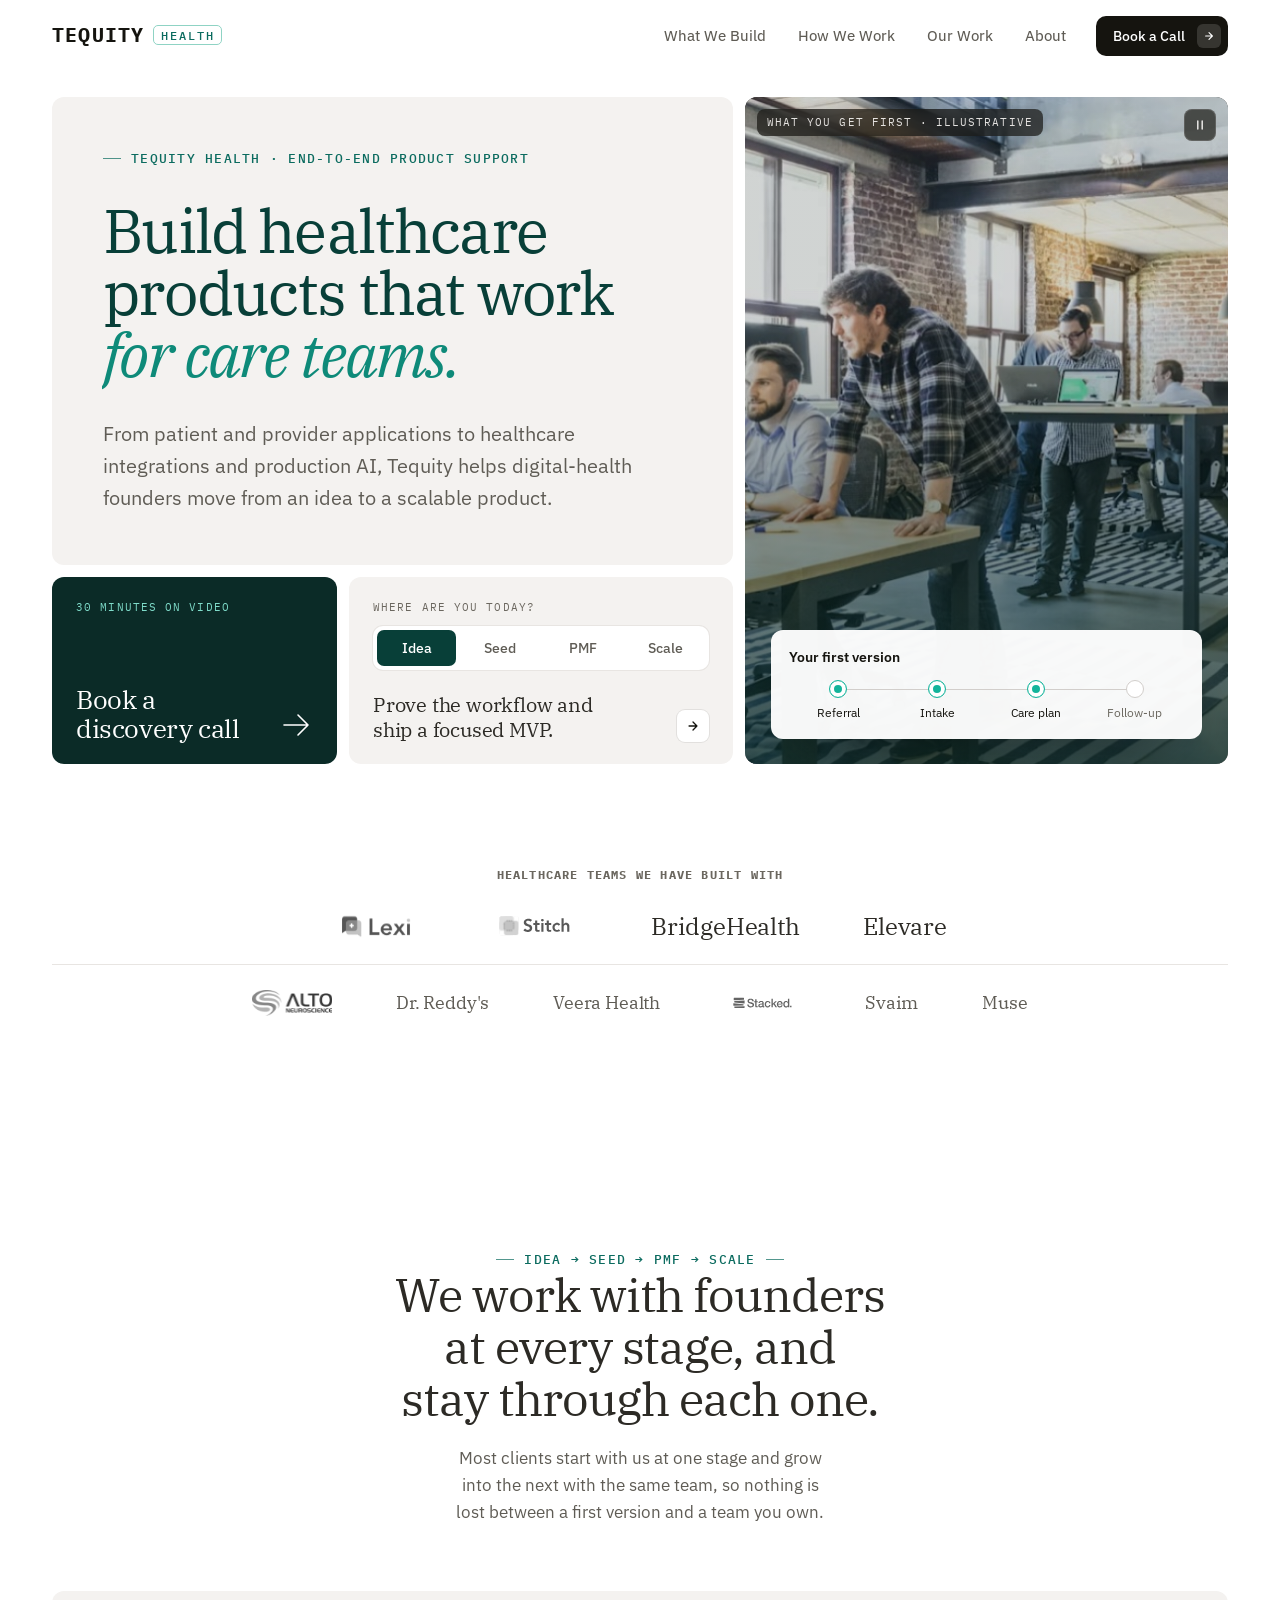
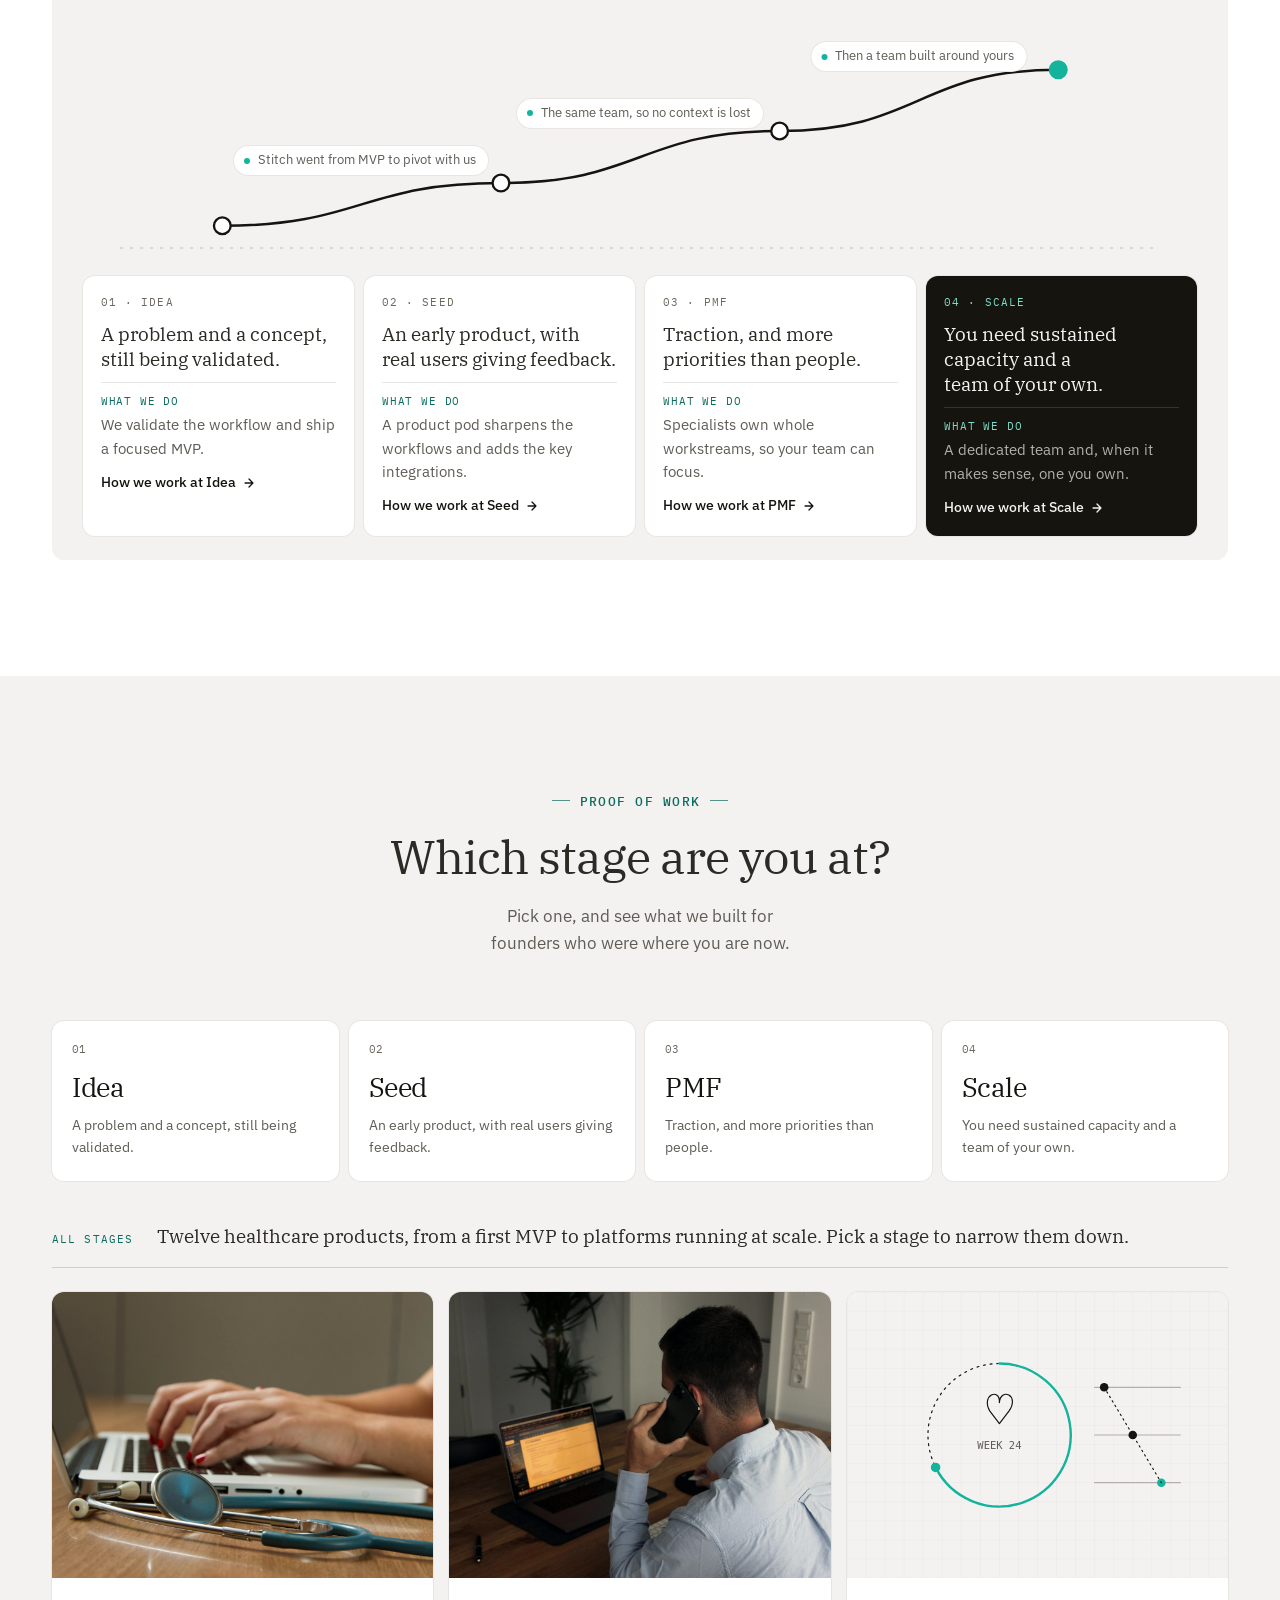
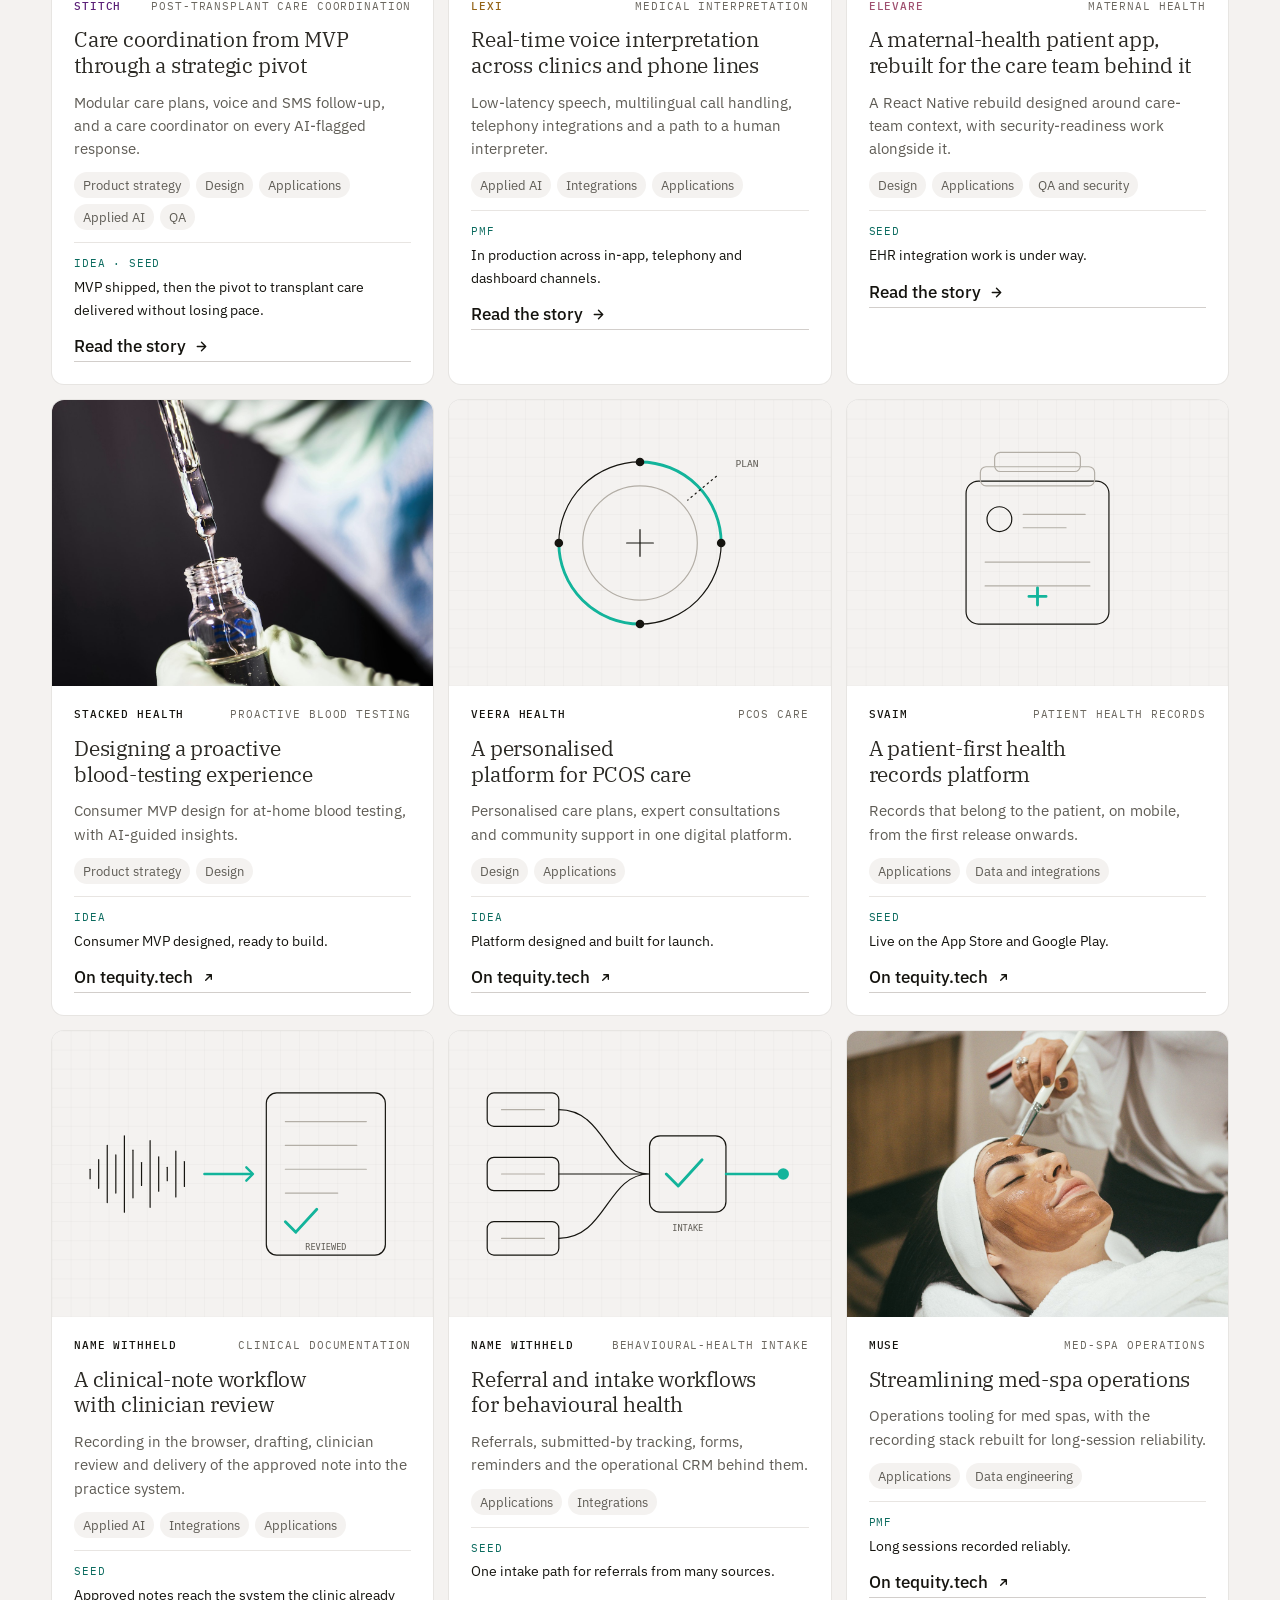
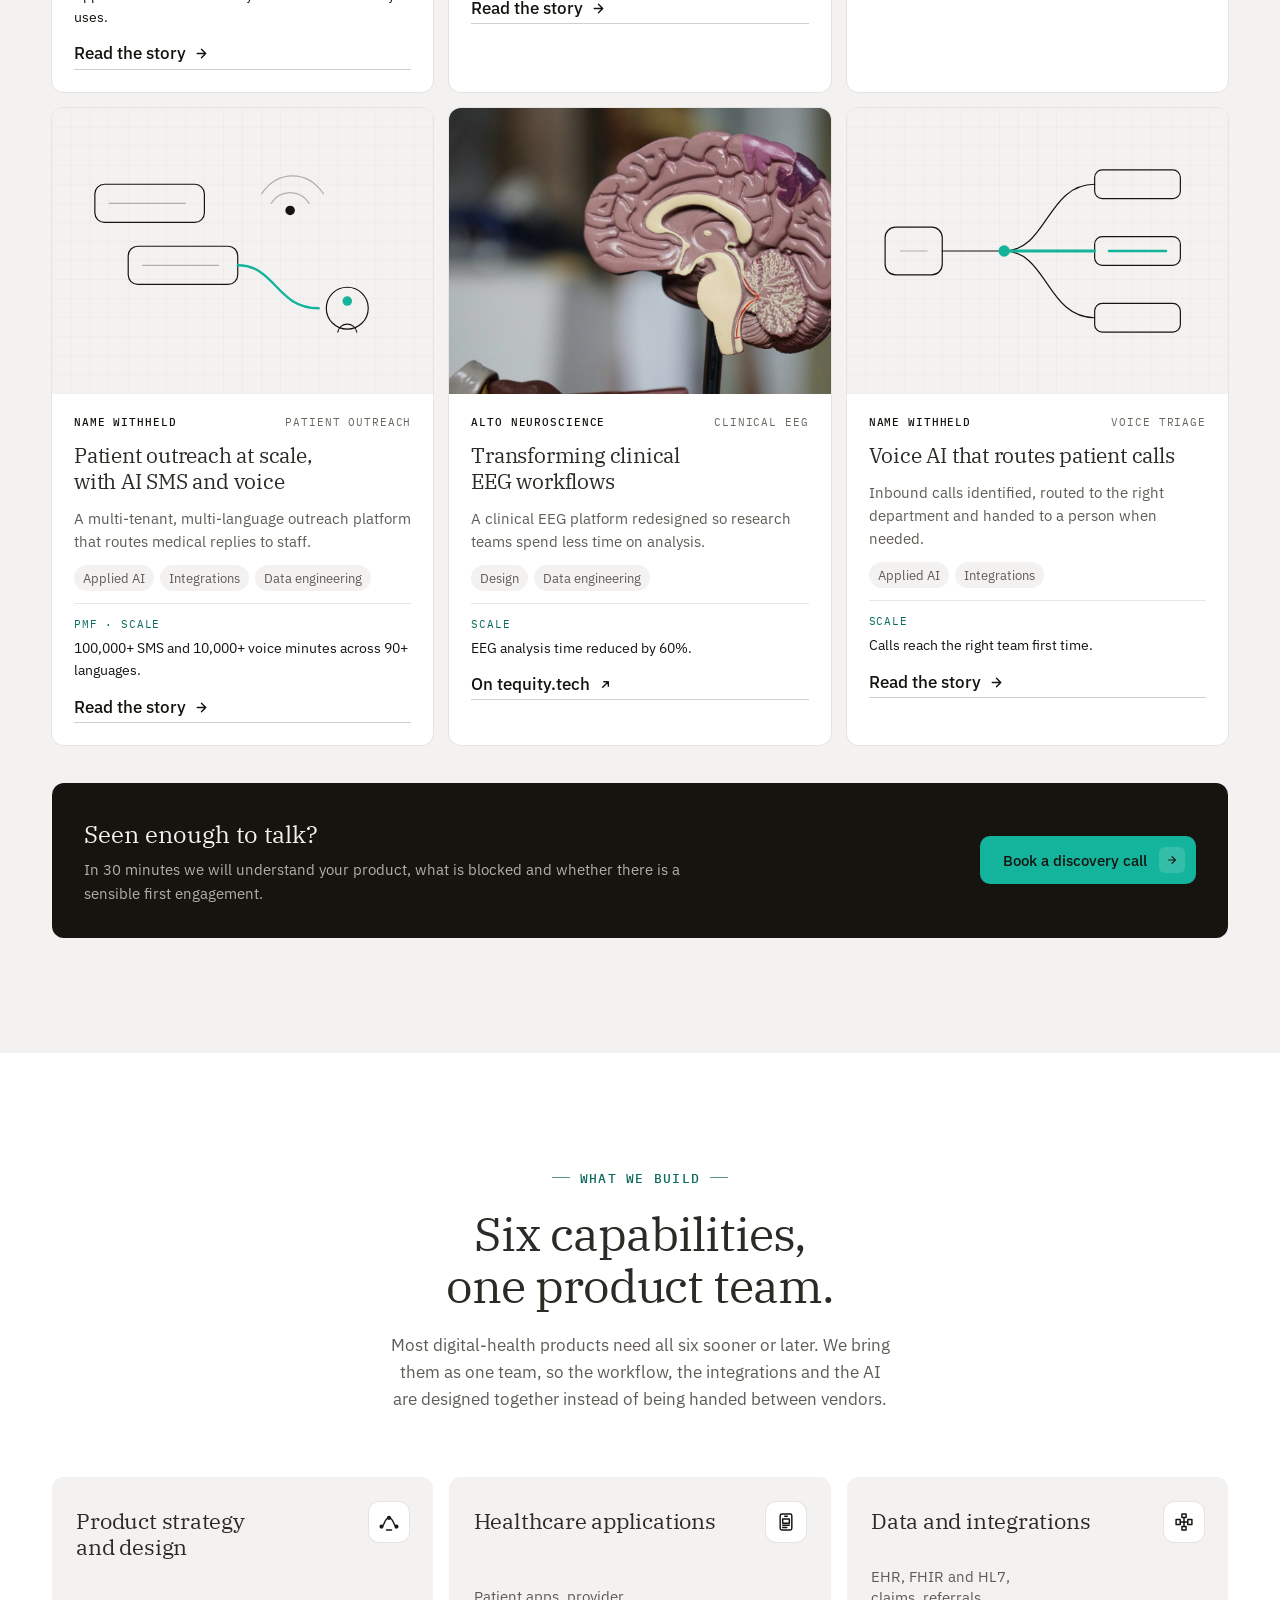
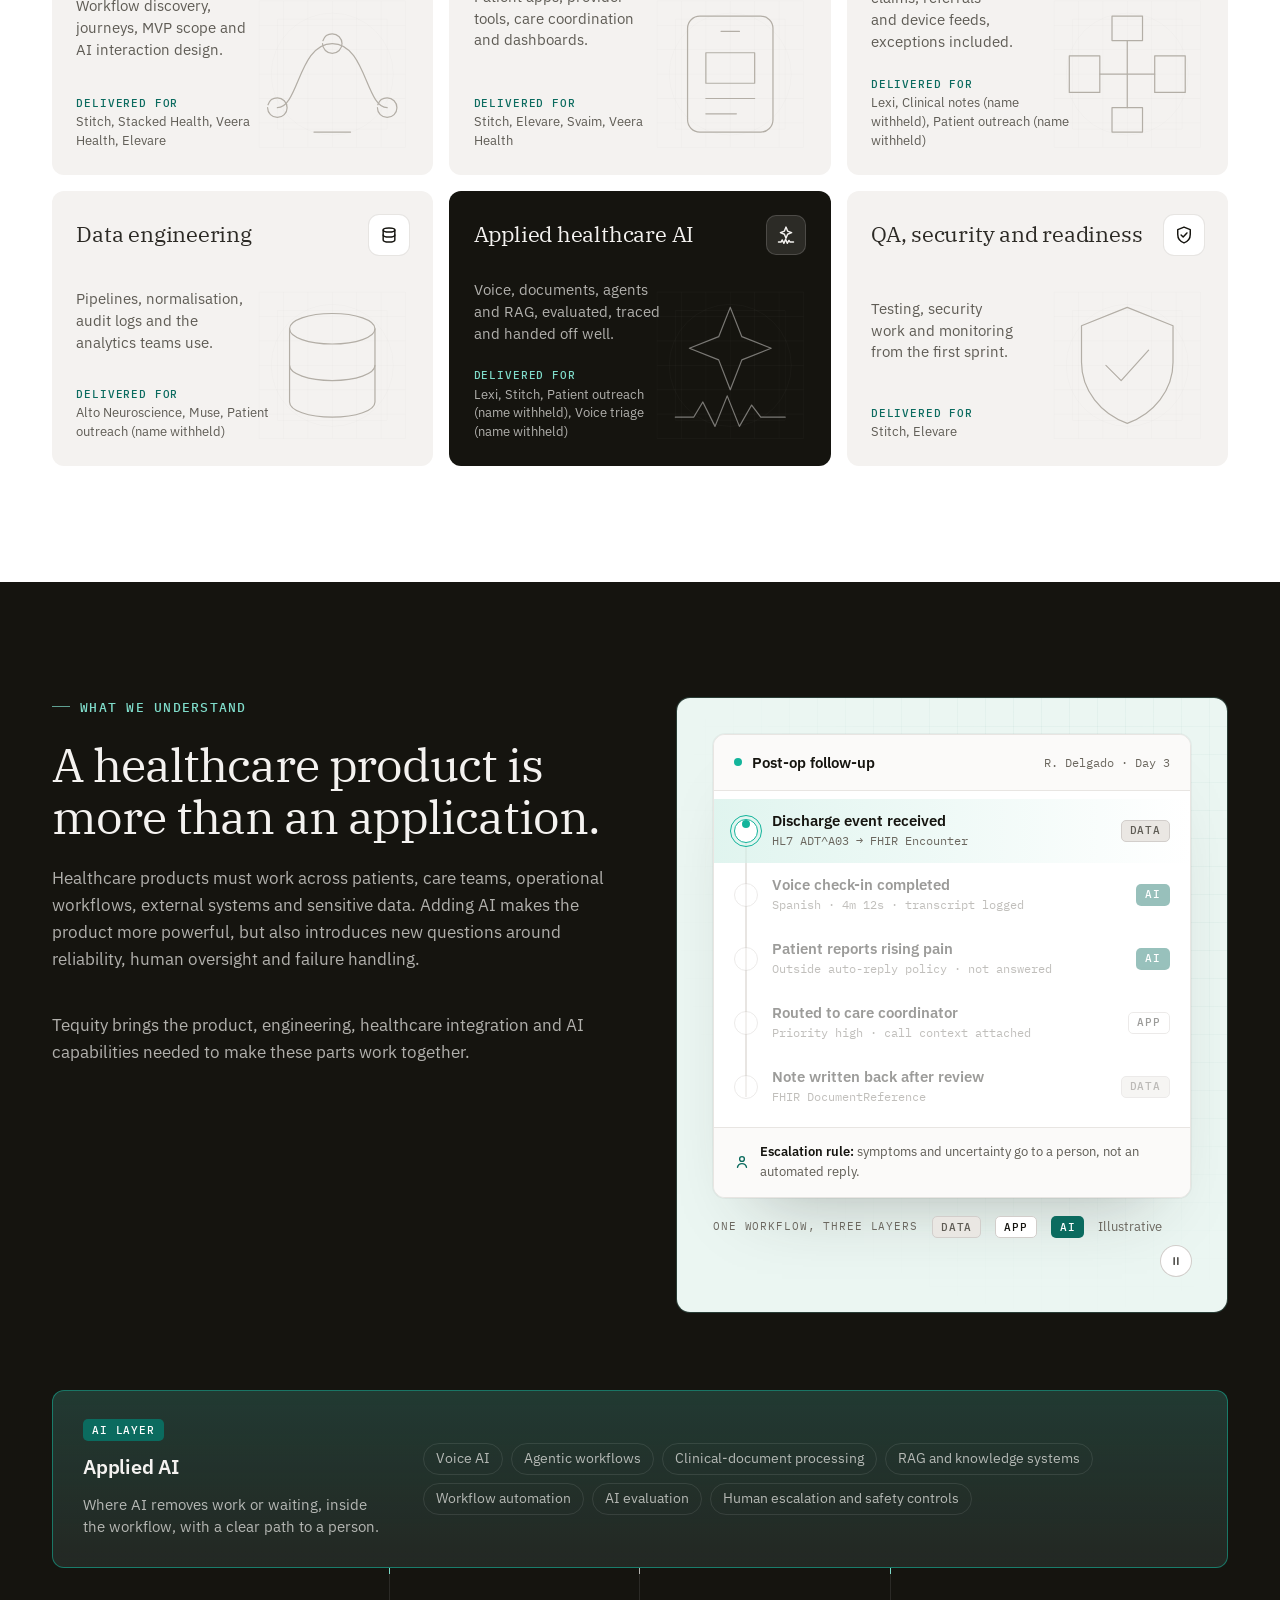
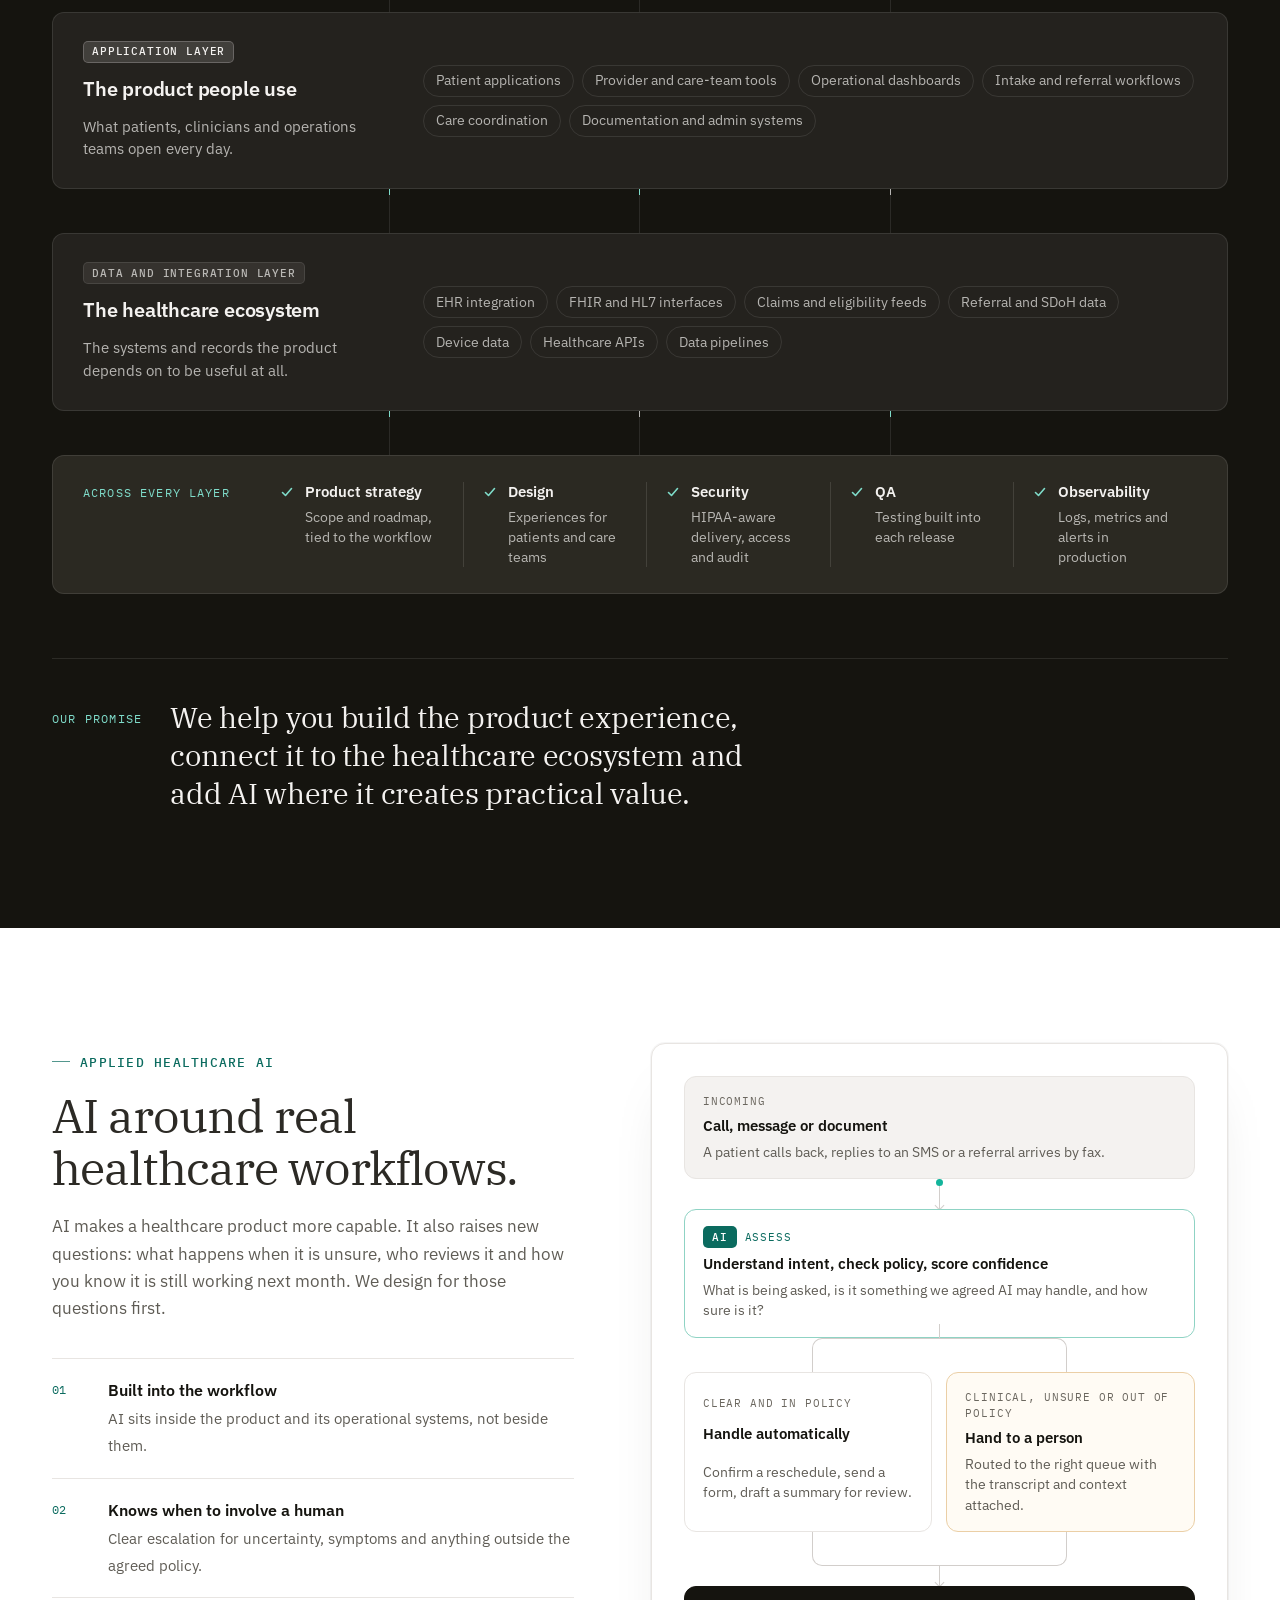
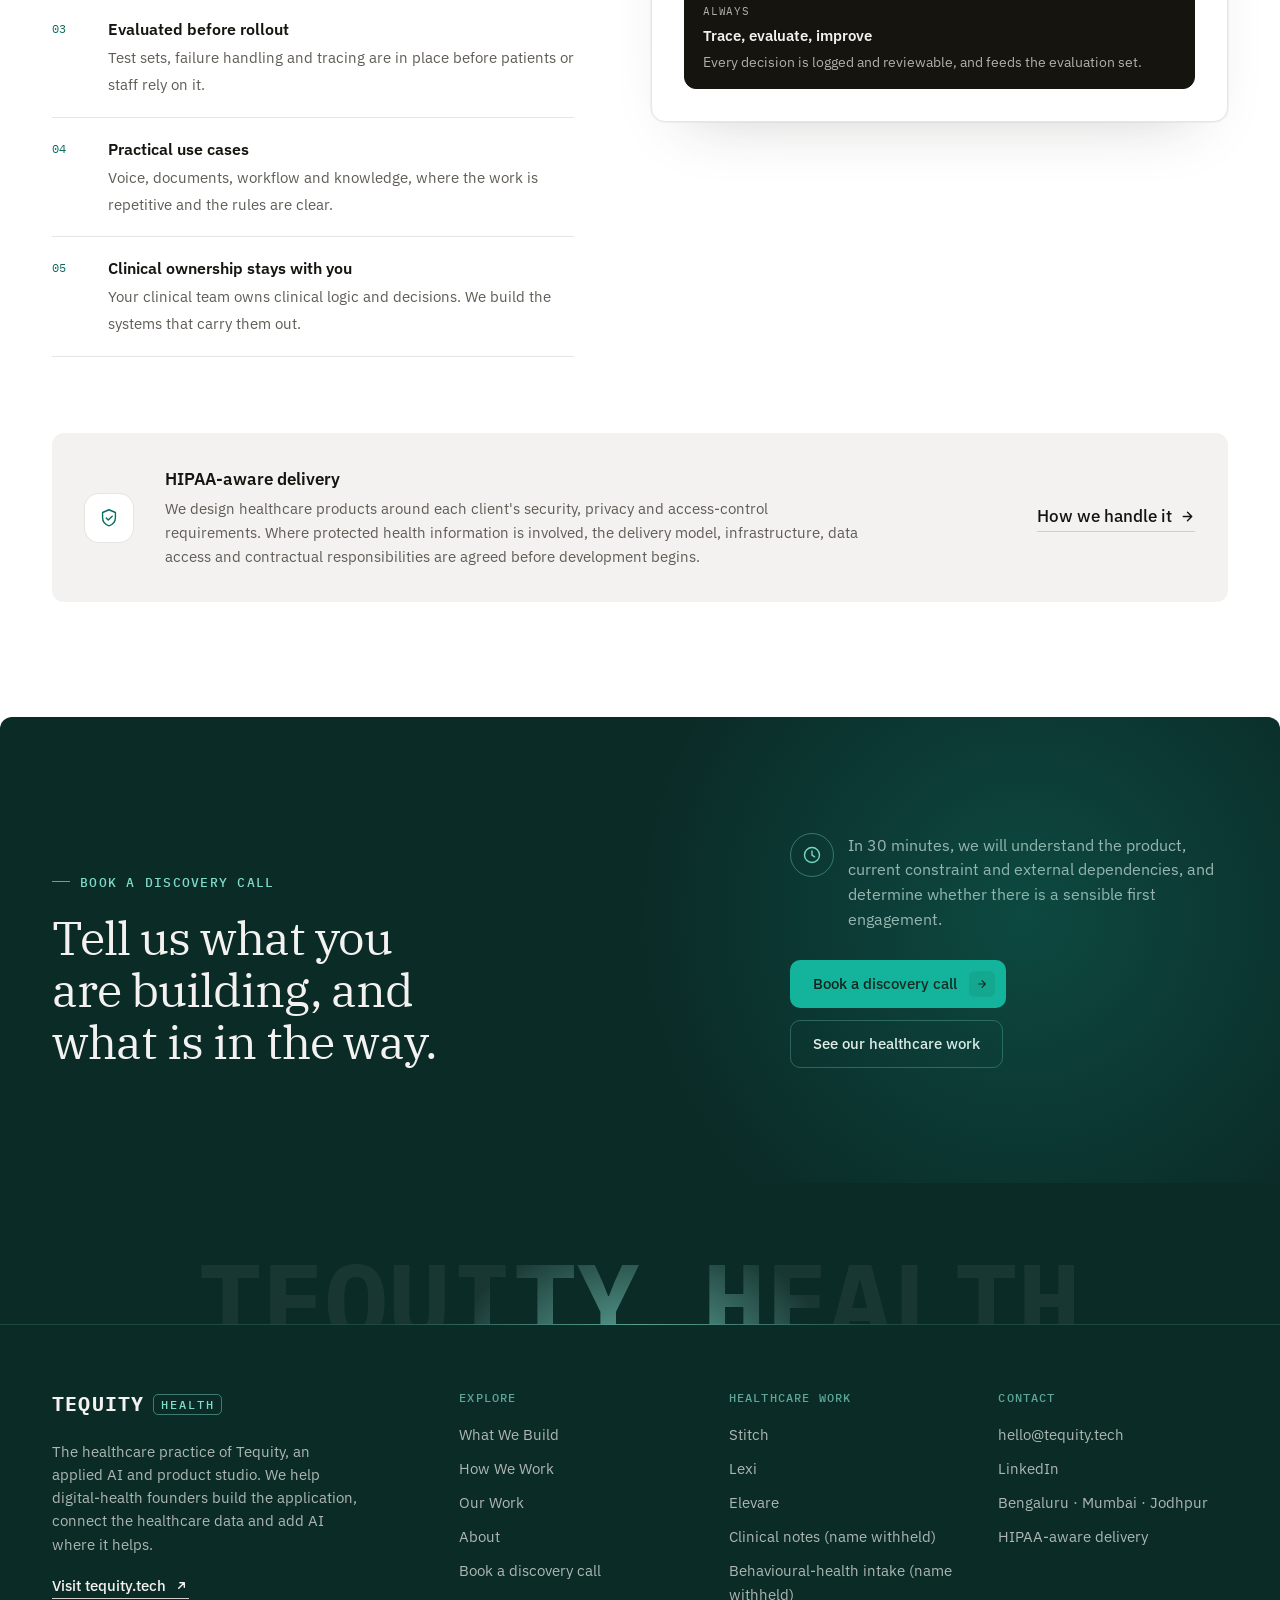
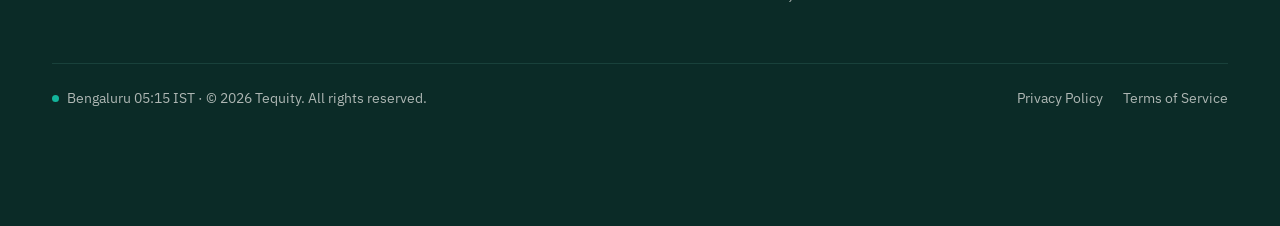
==== commit fe7be901: "Home: journey section as a rising Idea-to-Scale line with stage cards Co-Authored-By: Claude Opus 5." ====
--- a/index.html
+++ b/index.html
@@ -127,42 +127,48 @@
   <!-- journey:start -->
   <section class="section jr" id="journey" data-dock="Stages" aria-labelledby="jr-title">
     <div class="wrap">
-      <div class="section-head">
-        <span class="eyebrow reveal">Idea &rarr; Seed &rarr; PMF &rarr; Scale</span>
-        <h2 class="h2 reveal" style="--i:1" id="jr-title">We work with founders at every stage, and stay through each one.</h2>
-        <p class="body reveal" style="--i:2">Most of our clients start with us at one stage and grow into the next with the same team, so nothing is lost between a first version and a team you own.</p>
-      </div>
-      <ol class="jr-track reveal" style="--i:2">
-        <li class="jr-stage">
-          <span class="jr-dot" aria-hidden="true"></span>
-          <span class="mono">01</span>
-          <h3>Idea</h3>
-          <p>A problem and a concept, still being validated.</p>
-        </li>
-        <li class="jr-stage">
-          <span class="jr-dot" aria-hidden="true"></span>
-          <span class="mono">02</span>
-          <h3>Seed</h3>
-          <p>An early product, with real users giving feedback.</p>
-        </li>
-        <li class="jr-stage">
-          <span class="jr-dot" aria-hidden="true"></span>
-          <span class="mono">03</span>
-          <h3>PMF</h3>
-          <p>Traction, and more priorities than people.</p>
-        </li>
-        <li class="jr-stage">
-          <span class="jr-dot" aria-hidden="true"></span>
-          <span class="mono">04</span>
-          <h3>Scale</h3>
-          <p>You need sustained capacity and a team of your own.</p>
-        </li>
-      </ol>
-      <ul class="jr-hops reveal" style="--i:3" aria-label="Clients who moved to the next stage with us">
-        <li class="jr-hop" data-impact="idea-seed"><span class="jr-num"><b class="v">&mdash;</b> clients</span><span class="jr-lbl">taken from Idea to Seed</span><span class="jr-ex">Stitch: MVP, then the pivot</span></li>
-        <li class="jr-hop" data-impact="seed-pmf"><span class="jr-num"><b class="v">&mdash;</b> clients</span><span class="jr-lbl">taken from Seed to PMF</span></li>
-        <li class="jr-hop" data-impact="pmf-scale"><span class="jr-num"><b class="v">&mdash;</b> clients</span><span class="jr-lbl">taken from PMF to Scale</span></li>
-      </ul>
+      <div class="section-head section-head--split">
+        <div>
+          <span class="eyebrow reveal">Idea &rarr; Seed &rarr; PMF &rarr; Scale</span>
+          <h2 class="h2 reveal" style="--i:1" id="jr-title">We work with founders at every stage, and stay through each one.</h2>
+        </div>
+        <p class="body reveal" style="--i:2">Most clients start with us at one stage and grow into the next with the same team, so nothing is lost between a first version and a team you own.</p>
+      </div>
+      <div class="jr-panel reveal" style="--i:2">
+        <div class="jr-chart" aria-hidden="true">
+          <svg class="jr-lines" viewBox="0 0 1200 260" preserveAspectRatio="none" fill="none"><path class="jr-base" d="M40 238H1160"/><path class="jr-line" pathLength="1" d="M150 214 C300 214 300 168 450 168 C600 168 600 112 750 112 C900 112 900 46 1050 46"/></svg>
+          <svg class="jr-pts" viewBox="0 0 1200 260" preserveAspectRatio="none" fill="none"><g class="jr-pt" data-k="idea"><circle class="jr-halo" cx="150" cy="214" r="22"/><circle class="jr-node" cx="150" cy="214" r="9"/></g><g class="jr-pt" data-k="seed"><circle class="jr-halo" cx="450" cy="168" r="22"/><circle class="jr-node" cx="450" cy="168" r="9"/></g><g class="jr-pt" data-k="pmf"><circle class="jr-halo" cx="750" cy="112" r="22"/><circle class="jr-node" cx="750" cy="112" r="9"/></g><g class="jr-pt" data-k="scale"><circle class="jr-halo" cx="1050" cy="46" r="22"/><circle class="jr-node" cx="1050" cy="46" r="9"/></g></svg>
+          <p class="jr-hop" data-impact="idea-seed" style="left:25.00%;top:49.62%"><span class="jr-n"><b class="v">&mdash;</b> clients went from Idea to Seed with us</span><span class="jr-fb">Stitch went from MVP to pivot with us</span></p>
+          <p class="jr-hop" data-impact="seed-pmf" style="left:50.00%;top:30.00%"><span class="jr-n"><b class="v">&mdash;</b> clients went from Seed to PMF with us</span><span class="jr-fb">The same team, so no context is lost</span></p>
+          <p class="jr-hop" data-impact="pmf-scale" style="left:75.00%;top:6.54%"><span class="jr-n"><b class="v">&mdash;</b> clients went from PMF to Scale with us</span><span class="jr-fb">Then a team built around yours</span></p>
+        </div>
+        <div class="jr-cols">
+        <a class="jr-col" data-k="idea" href="how-we-work.html#idea">
+          <span class="mono">01 &middot; Idea</span>
+          <p class="jr-sit">A problem and a concept, still being validated.</p>
+          <p class="jr-we"><span class="mono">What we do</span>We validate the workflow and ship a focused MVP.</p>
+          <span class="jr-more">How we work at Idea <svg viewBox="0 0 16 16" fill="none" aria-hidden="true"><path d="M3.5 8h9m0 0L8 3.5M12.5 8L8 12.5" stroke="currentColor" stroke-width="1.5" stroke-linecap="round" stroke-linejoin="round"/></svg></span>
+        </a>
+        <a class="jr-col" data-k="seed" href="how-we-work.html#seed">
+          <span class="mono">02 &middot; Seed</span>
+          <p class="jr-sit">An early product, with real users giving feedback.</p>
+          <p class="jr-we"><span class="mono">What we do</span>A product pod sharpens the workflows and adds the key integrations.</p>
+          <span class="jr-more">How we work at Seed <svg viewBox="0 0 16 16" fill="none" aria-hidden="true"><path d="M3.5 8h9m0 0L8 3.5M12.5 8L8 12.5" stroke="currentColor" stroke-width="1.5" stroke-linecap="round" stroke-linejoin="round"/></svg></span>
+        </a>
+        <a class="jr-col" data-k="pmf" href="how-we-work.html#pmf">
+          <span class="mono">03 &middot; PMF</span>
+          <p class="jr-sit">Traction, and more priorities than people.</p>
+          <p class="jr-we"><span class="mono">What we do</span>Specialists own whole workstreams, so your team can focus.</p>
+          <span class="jr-more">How we work at PMF <svg viewBox="0 0 16 16" fill="none" aria-hidden="true"><path d="M3.5 8h9m0 0L8 3.5M12.5 8L8 12.5" stroke="currentColor" stroke-width="1.5" stroke-linecap="round" stroke-linejoin="round"/></svg></span>
+        </a>
+        <a class="jr-col" data-k="scale" href="how-we-work.html#scale">
+          <span class="mono">04 &middot; Scale</span>
+          <p class="jr-sit">You need sustained capacity and a team of your own.</p>
+          <p class="jr-we"><span class="mono">What we do</span>A dedicated team and, when it makes sense, one you own.</p>
+          <span class="jr-more">How we work at Scale <svg viewBox="0 0 16 16" fill="none" aria-hidden="true"><path d="M3.5 8h9m0 0L8 3.5M12.5 8L8 12.5" stroke="currentColor" stroke-width="1.5" stroke-linecap="round" stroke-linejoin="round"/></svg></span>
+        </a>
+        </div>
+      </div>
     </div>
   </section>
   <!-- journey:end -->
--- a/assets/css/site.css
+++ b/assets/css/site.css
@@ -2091,27 +2091,52 @@
 .lg-word { font-family: var(--serif); font-size: 1.15rem; letter-spacing: -.01em; color: var(--ink-2); white-space: nowrap; }
 .lg-lead .lg-word { font-size: 1.5rem; color: var(--head); }
 
-/* journey: four stages on one line, and how many clients crossed each step with us */
-.jr-track { position: relative; display: grid; grid-template-columns: repeat(4, minmax(0, 1fr)); gap: var(--grid-gap); margin-top: clamp(32px, 4vw, 56px); }
-.jr-track::before { content: ""; position: absolute; left: 6px; right: 6px; top: 6px; height: 2px; background: linear-gradient(90deg, var(--line-2), var(--acc)); transform-origin: left; transform: scaleX(0); transition: transform 1.6s var(--ease) .2s; }
-.jr-track.is-in::before { transform: none; }
-.jr-stage { position: relative; display: grid; gap: 8px; padding-top: 30px; }
-.jr-dot { position: absolute; top: 0; left: 0; width: 14px; height: 14px; border-radius: 50%; background: var(--surface); box-shadow: inset 0 0 0 2px var(--ink); }
-.jr-stage:last-child .jr-dot { background: var(--acc); box-shadow: none; }
-.jr-stage .mono { font-size: 11.5px; color: var(--ink-3); }
-.jr-stage h3 { font-family: var(--serif); font-weight: 400; font-size: clamp(1.6rem, 1.2rem + 1vw, 2.2rem); letter-spacing: -.015em; color: var(--head); }
-.jr-stage p { font-size: 15px; color: var(--ink-2); max-width: 26ch; }
-.jr-hops { display: grid; grid-template-columns: repeat(3, minmax(0, 1fr)); gap: var(--grid-gap); margin-top: 28px; padding-inline: calc((100% - 3 * var(--grid-gap)) / 8); }
-.jr-hop { display: grid; gap: 4px; justify-items: center; text-align: center; padding: 16px; border-radius: var(--r); background: var(--card); }
-.jr-num { font-size: 14px; color: var(--ink-2); }
-.jr-num .v { font-family: var(--serif); font-weight: 400; font-size: 2rem; line-height: 1; color: var(--head); margin-right: 4px; font-variant-numeric: tabular-nums; }
-.jr-hop.is-pending .v { color: var(--ink-4); }
-.jr-lbl { font-family: var(--mono); font-size: 11px; letter-spacing: .08em; text-transform: uppercase; color: var(--ink-3); }
-.jr-ex { font-size: 13.5px; color: var(--acc-ink); }
-@media (max-width: 760px) {
-  .jr-track { grid-template-columns: 1fr 1fr; row-gap: 28px; }
-  .jr-track::before { display: none; }
-  .jr-hops { grid-template-columns: 1fr; padding-inline: 0; }
+/* journey: one rising line through the four stages, with what we do under each point */
+.jr-panel { margin-top: clamp(32px, 4vw, 52px); padding: clamp(20px, 3vw, 36px) clamp(16px, 2.4vw, 32px) clamp(16px, 2vw, 24px); border-radius: var(--r); background: var(--card); }
+.jr-chart { position: relative; aspect-ratio: 1200 / 260; }
+.jr-chart svg { position: absolute; inset: 0; width: 100%; height: 100%; overflow: visible; }
+.jr-base { stroke: var(--line-2); stroke-width: 1.5; stroke-dasharray: 3 7; vector-effect: non-scaling-stroke; }
+.jr-line { stroke: var(--ink); stroke-width: 2.5; stroke-linecap: round; vector-effect: non-scaling-stroke; stroke-dasharray: 1; stroke-dashoffset: 1; transition: stroke-dashoffset 1.8s var(--ease) .3s; }
+.jr-panel.is-in .jr-line { stroke-dashoffset: 0; }
+.jr-node { fill: var(--surface); stroke: var(--ink); stroke-width: 2.5; transition: fill .3s var(--ease), stroke .3s var(--ease); }
+.jr-halo { fill: var(--acc); opacity: 0; transform-box: fill-box; transform-origin: center; transform: scale(.4); transition: opacity .35s var(--ease), transform .45s var(--ease); }
+.jr-pt[data-k="scale"] .jr-node { fill: var(--acc); stroke: var(--acc); }
+.jr-hop { position: absolute; transform: translateX(-50%); display: inline-flex; align-items: center; gap: 8px; max-width: 30%; padding: 6px 12px 6px 10px; border-radius: 999px; background: var(--surface); box-shadow: 0 0 0 1px var(--line); font-size: 13px; line-height: 1.3; color: var(--ink-2); white-space: nowrap; }
+.jr-hop::before { content: ""; flex: none; width: 6px; height: 6px; border-radius: 50%; background: var(--acc); }
+.jr-n .v { font-family: var(--serif); font-weight: 400; font-size: 1.05rem; color: var(--head); margin-right: 2px; }
+.jr-hop.is-pending .jr-n, .jr-hop:not(.is-pending) .jr-fb { display: none; }
+.jr-cols { display: grid; grid-template-columns: repeat(4, minmax(0, 1fr)); gap: 10px; margin-top: 8px; }
+.jr-col { display: grid; gap: 10px; align-content: start; padding: 18px; border-radius: var(--r); background: var(--surface); color: var(--ink); box-shadow: 0 0 0 1px rgba(21, 20, 15, .05); transition: transform .35s var(--ease), box-shadow .35s var(--ease); }
+.jr-col > .mono { font-size: 11px; letter-spacing: .1em; text-transform: uppercase; color: var(--ink-3); }
+.jr-sit { font-family: var(--serif); font-size: 1.2rem; line-height: 1.3; color: var(--head); text-wrap: balance; }
+.jr-we { display: grid; gap: 4px; padding-top: 10px; border-top: 1px solid var(--line); font-size: 14.5px; color: var(--ink-2); }
+.jr-we .mono { font-size: 10.5px; letter-spacing: .08em; text-transform: uppercase; color: var(--acc-ink); }
+.jr-more { display: inline-flex; align-items: center; gap: 6px; margin-top: 2px; font-size: 13.5px; font-weight: 500; color: var(--ink); }
+.jr-more svg { width: 14px; height: 14px; transition: transform .3s var(--ease); }
+.jr-col[data-k="scale"] { background: var(--ink); color: var(--on-dark); --focus: var(--acc-light); }
+.jr-col[data-k="scale"] > .mono { color: var(--acc-light); }
+.jr-col[data-k="scale"] .jr-sit { color: var(--on-dark); }
+.jr-col[data-k="scale"] .jr-we { color: var(--on-dark-2); border-color: rgba(244, 242, 240, .14); }
+.jr-col[data-k="scale"] .jr-we .mono { color: var(--acc-light); }
+.jr-col[data-k="scale"] .jr-more { color: var(--on-dark); }
+.jr-col:hover, .jr-col:focus-visible { transform: translateY(-4px); box-shadow: var(--lift); }
+.jr-col:hover .jr-more svg { transform: translateX(3px); }
+/* pointing at a stage lights its point on the line */
+.jr-panel:has(.jr-col[data-k="idea"]:hover, .jr-col[data-k="idea"]:focus-visible) .jr-pt[data-k="idea"] .jr-halo,
+.jr-panel:has(.jr-col[data-k="seed"]:hover, .jr-col[data-k="seed"]:focus-visible) .jr-pt[data-k="seed"] .jr-halo,
+.jr-panel:has(.jr-col[data-k="pmf"]:hover, .jr-col[data-k="pmf"]:focus-visible) .jr-pt[data-k="pmf"] .jr-halo,
+.jr-panel:has(.jr-col[data-k="scale"]:hover, .jr-col[data-k="scale"]:focus-visible) .jr-pt[data-k="scale"] .jr-halo { opacity: .22; transform: none; }
+@media (max-width: 1000px) {
+  .jr-hop { white-space: normal; max-width: 26%; font-size: 12px; }
+  .jr-cols { grid-template-columns: repeat(2, minmax(0, 1fr)); }
+}
+@media (max-width: 680px) {
+  .jr-chart { display: none; }
+  .jr-cols { grid-template-columns: 1fr; position: relative; padding-left: 22px; }
+  .jr-cols::before { content: ""; position: absolute; left: 6px; top: 18px; bottom: 18px; width: 2px; background: linear-gradient(var(--line-2), var(--acc)); }
+  .jr-col { position: relative; }
+  .jr-col::before { content: ""; position: absolute; left: -22px; top: 20px; width: 14px; height: 14px; border-radius: 50%; background: var(--surface); box-shadow: inset 0 0 0 2.5px var(--ink); }
+  .jr-col[data-k="scale"]::before { background: var(--acc); box-shadow: none; }
 }
 
 /* picker: four stages as answers; the proof below follows the answer */
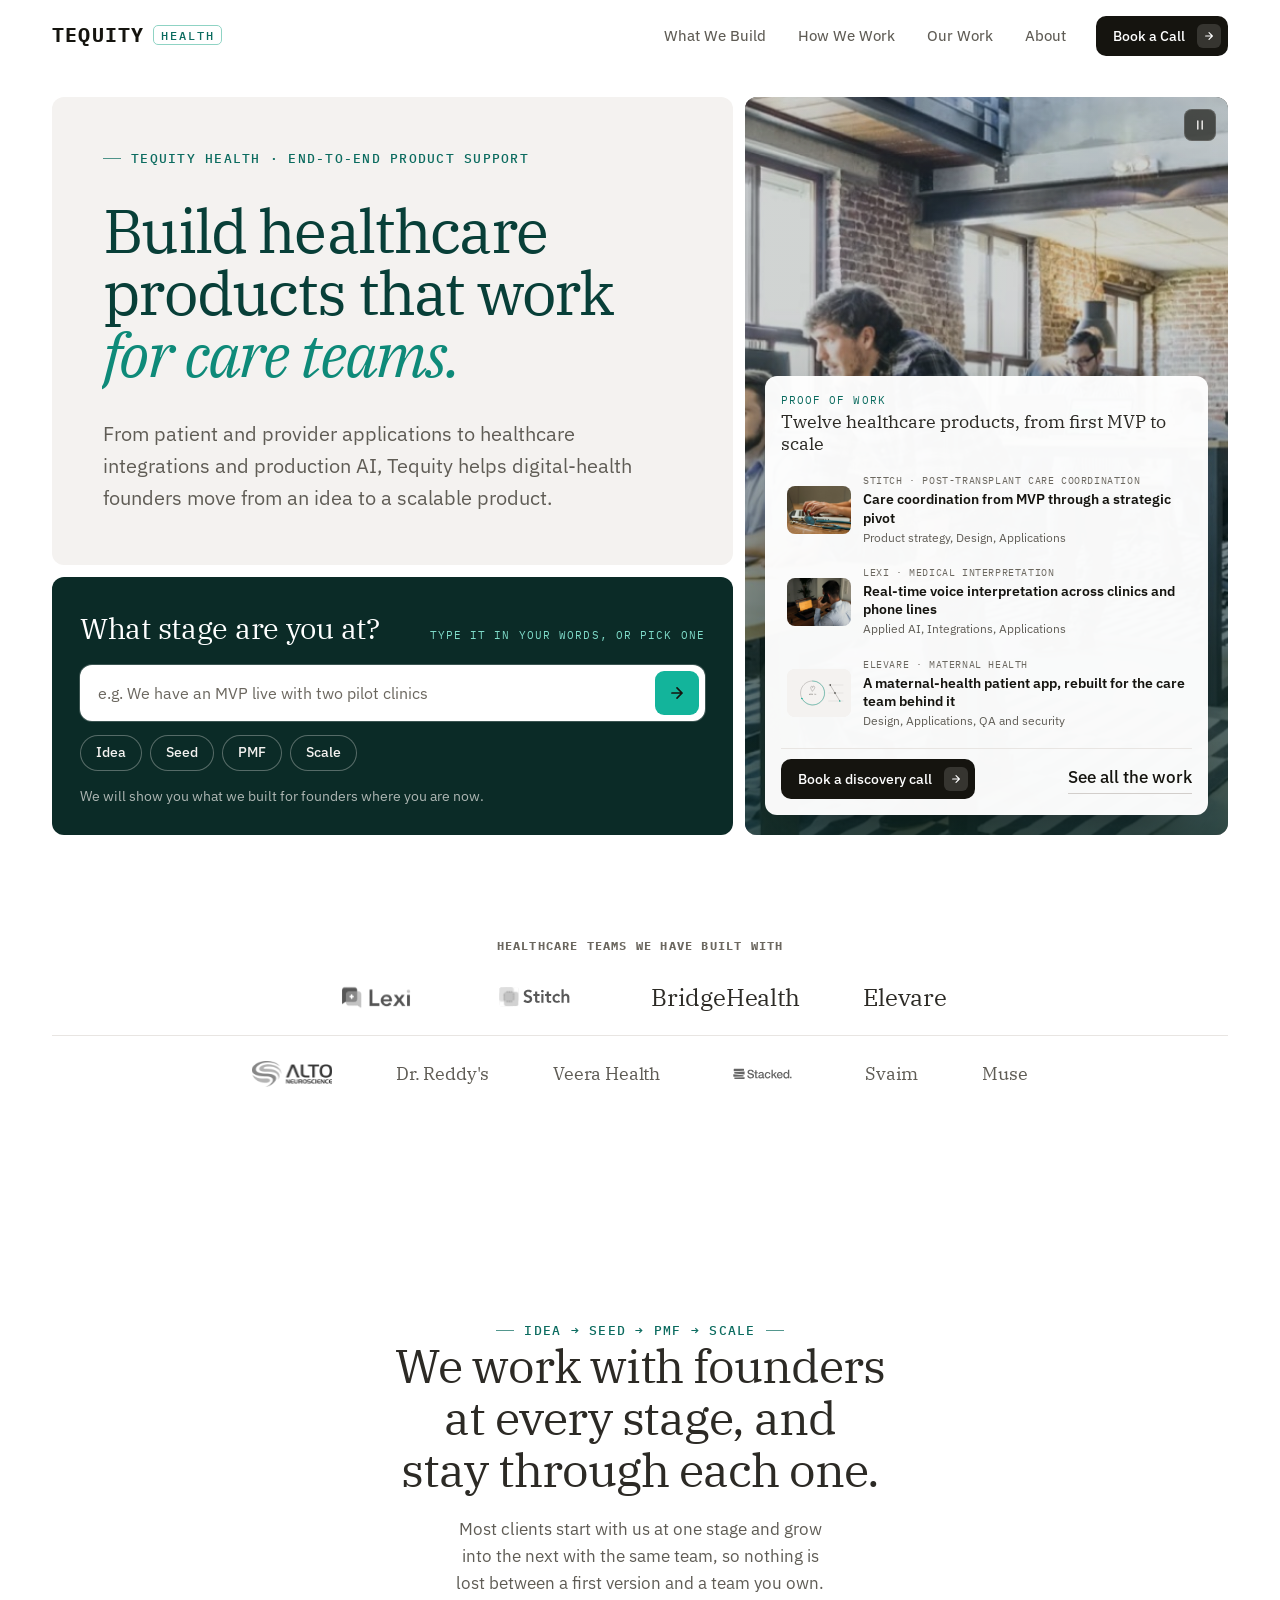
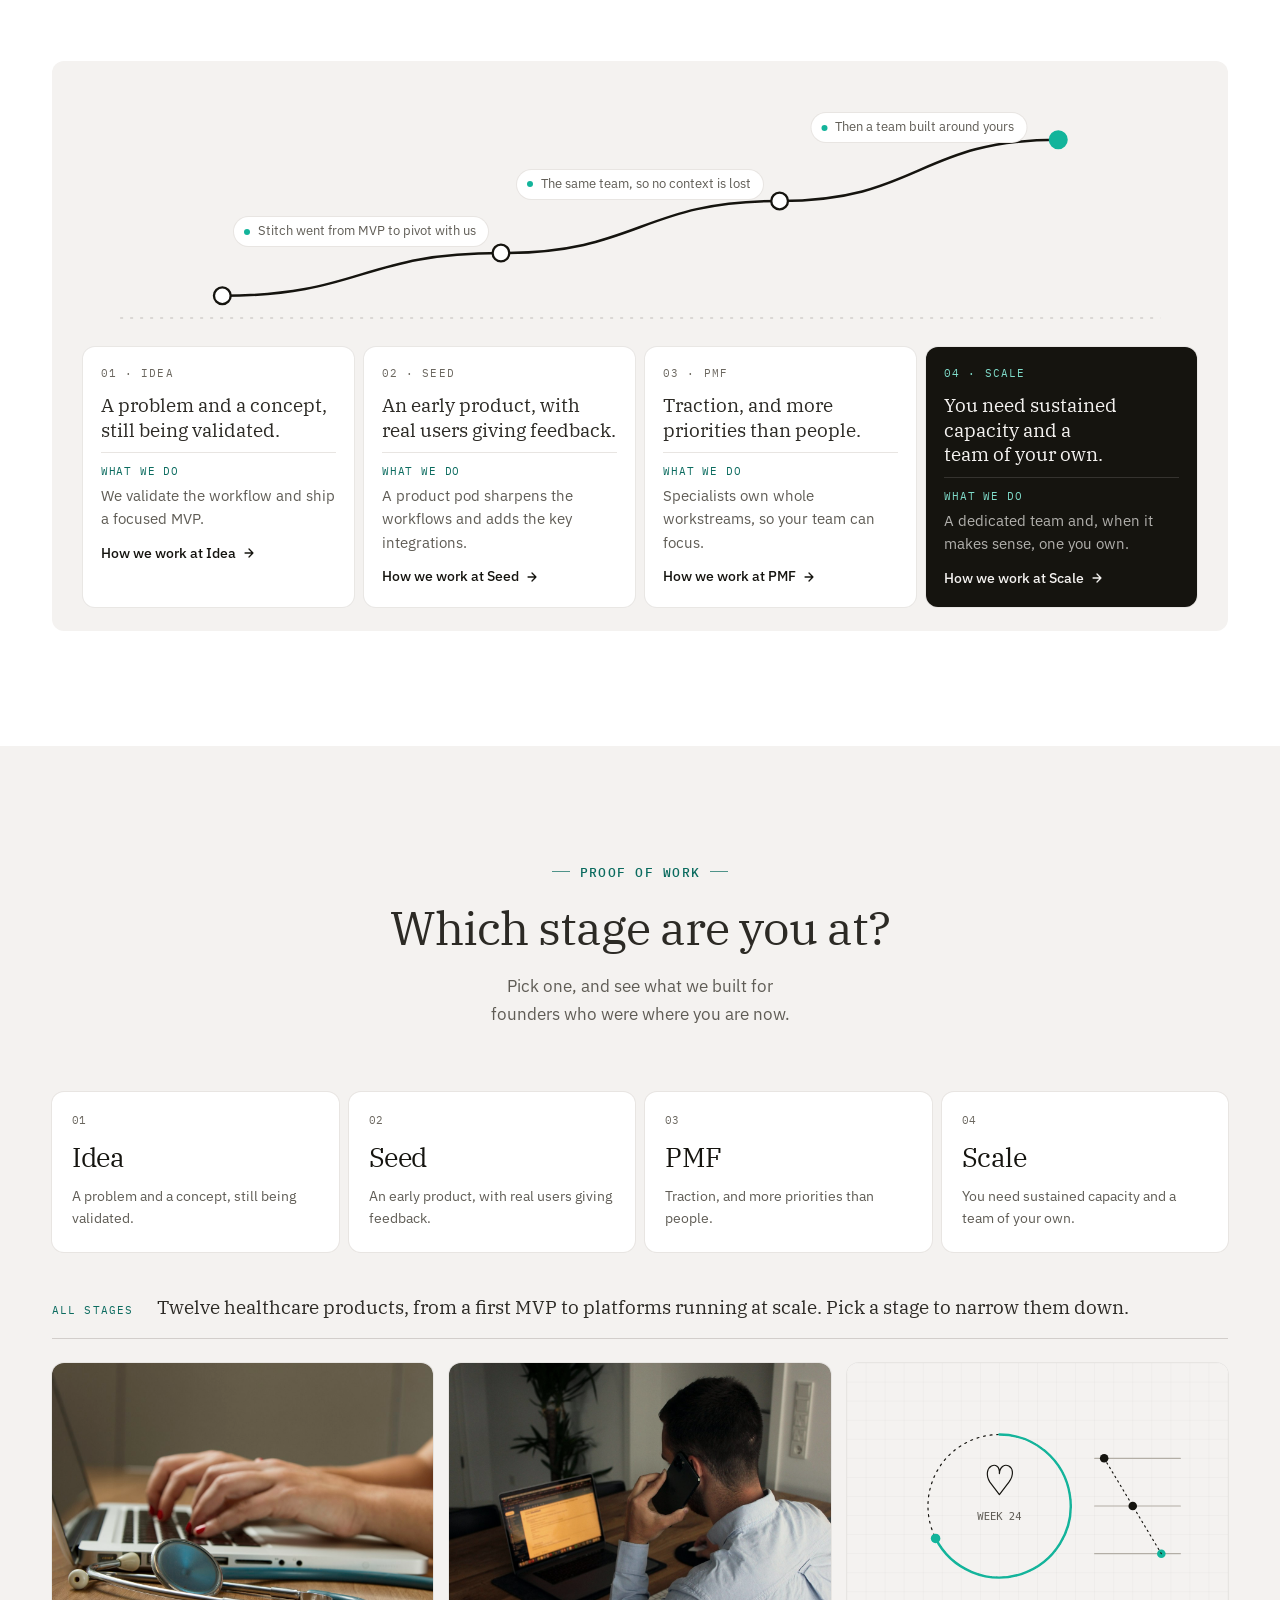
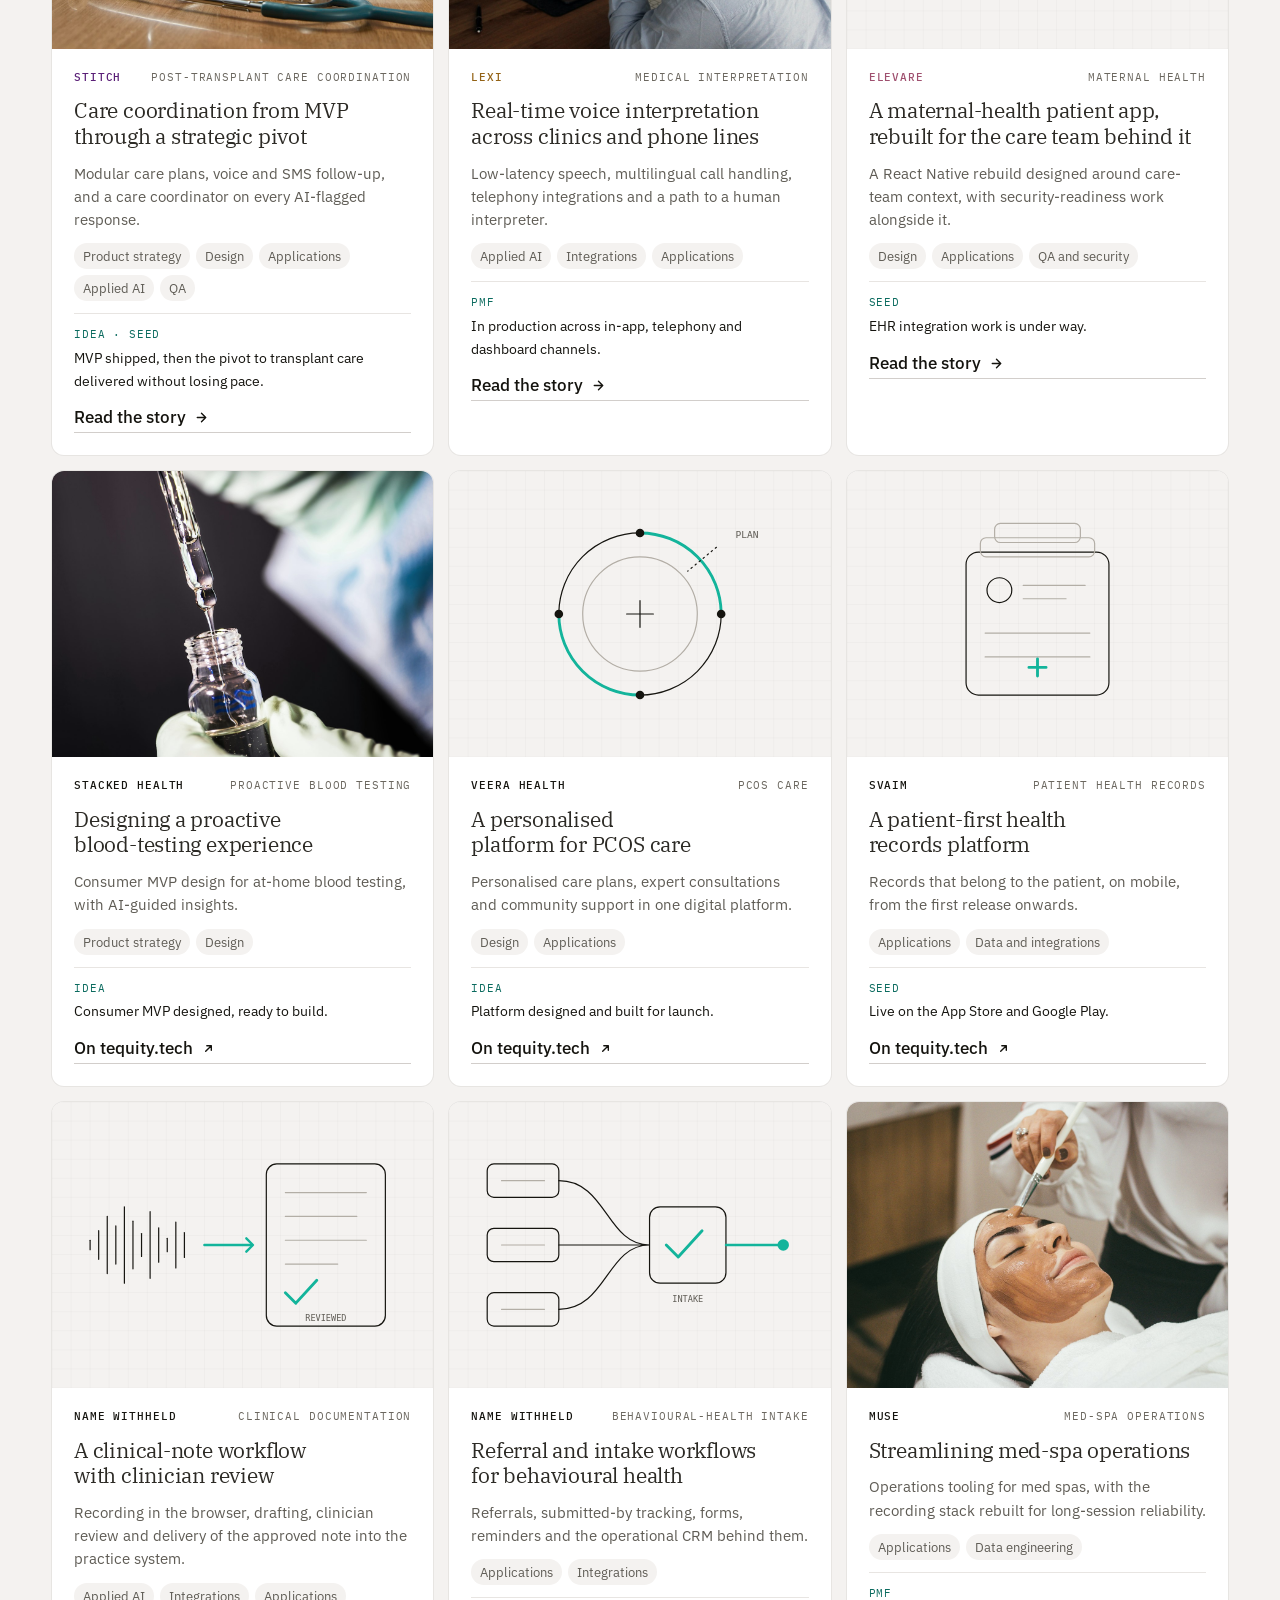
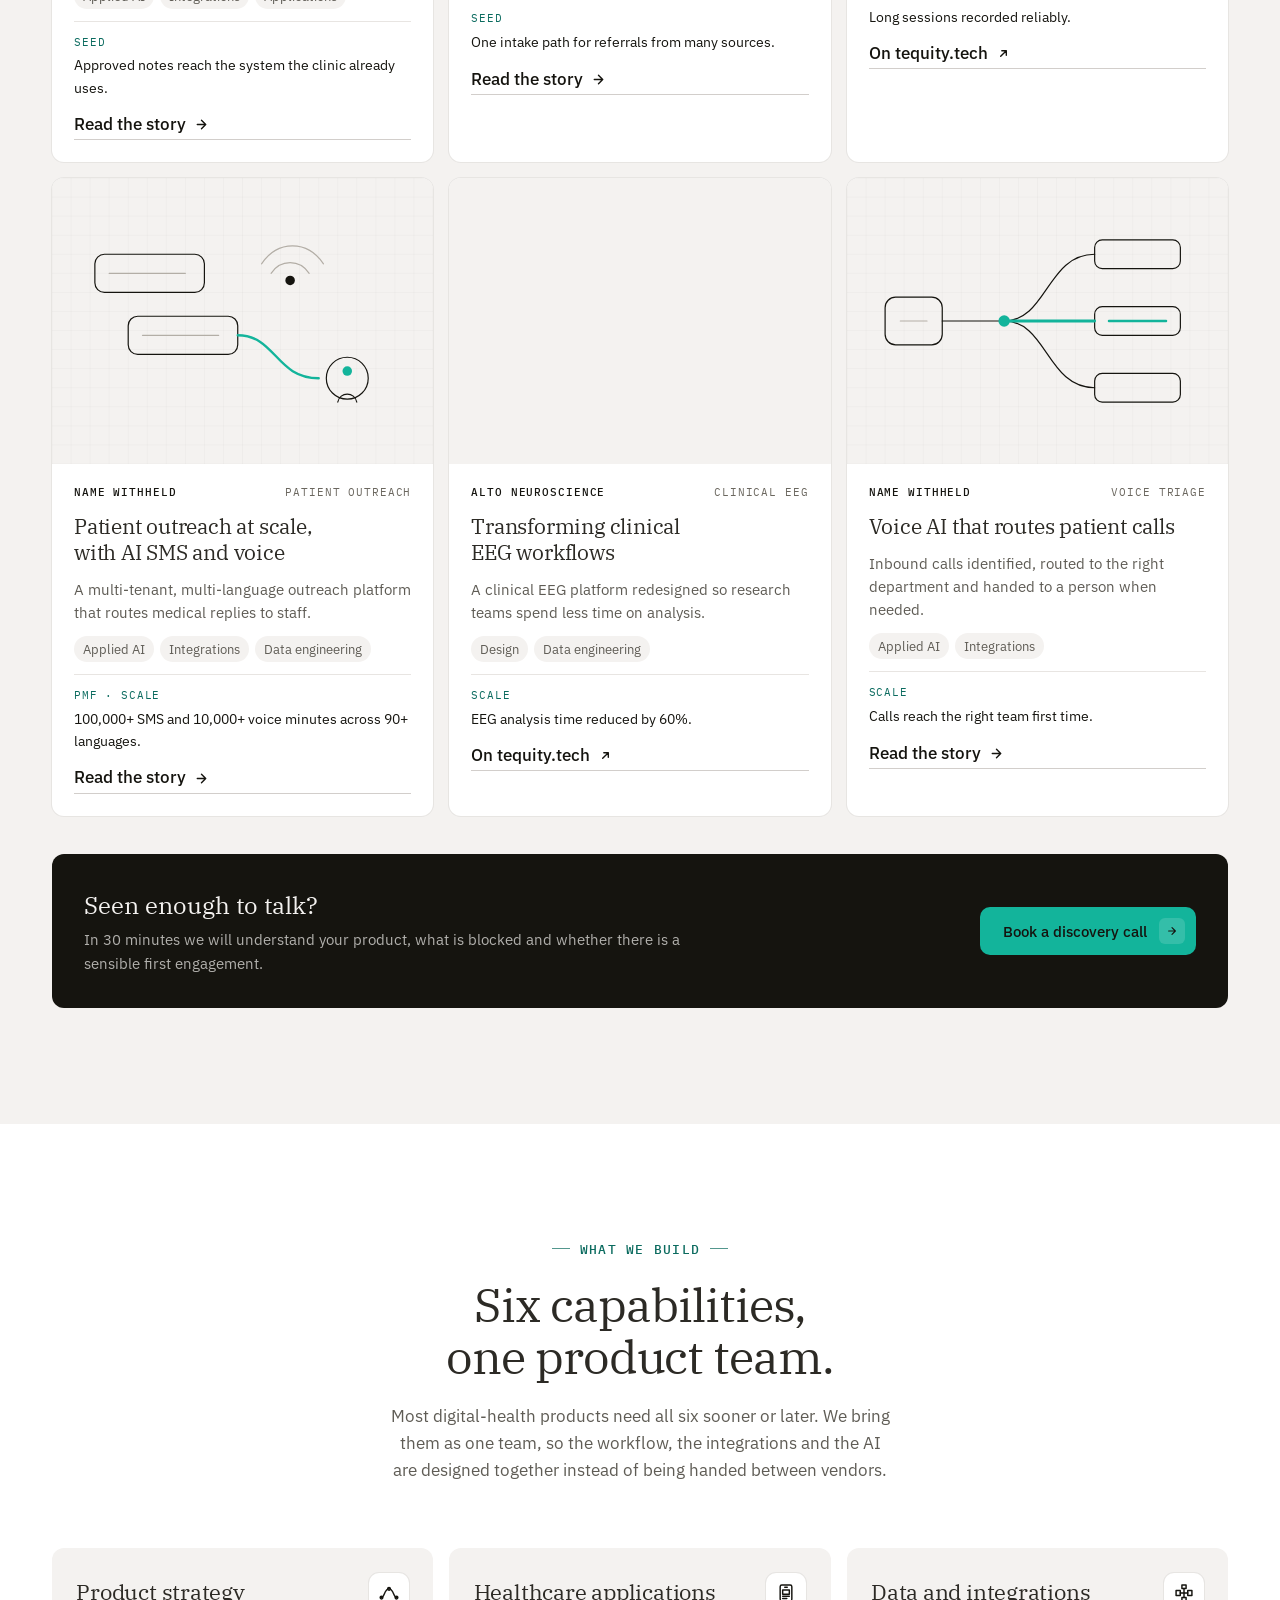
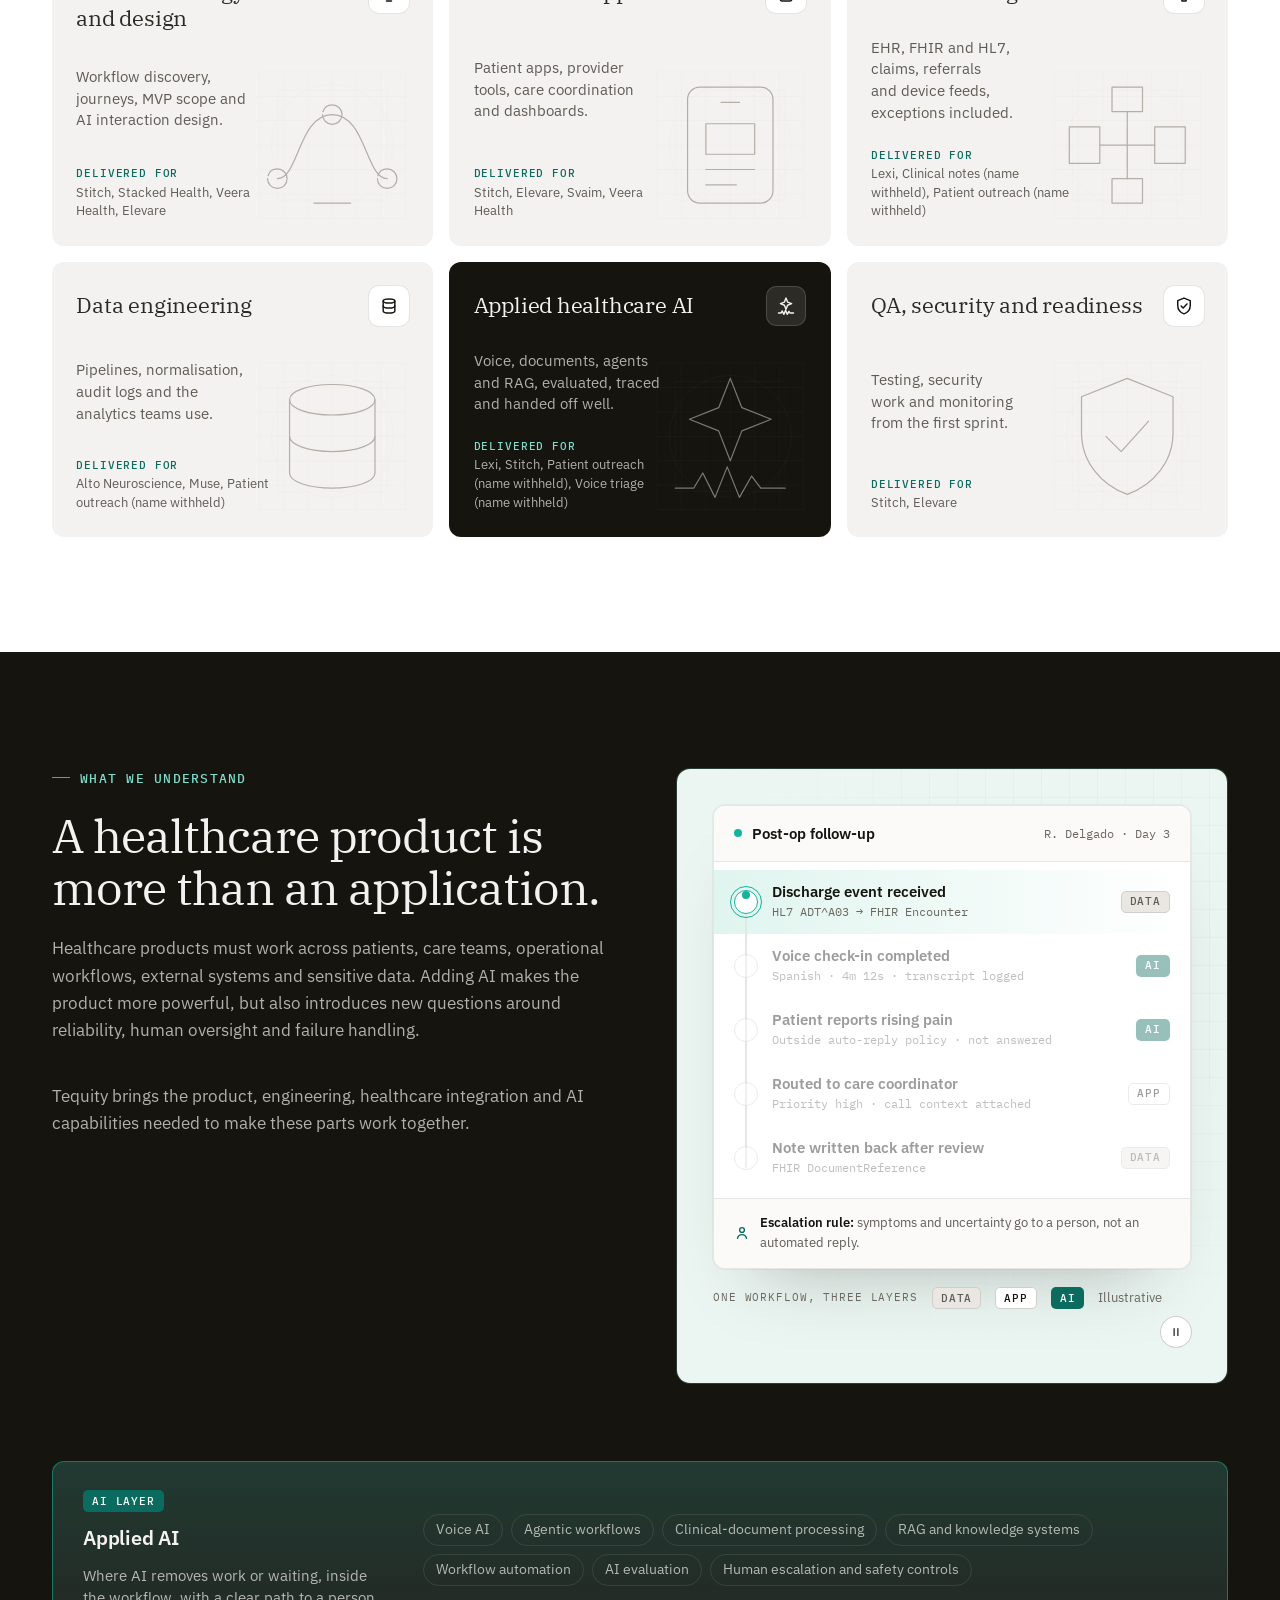
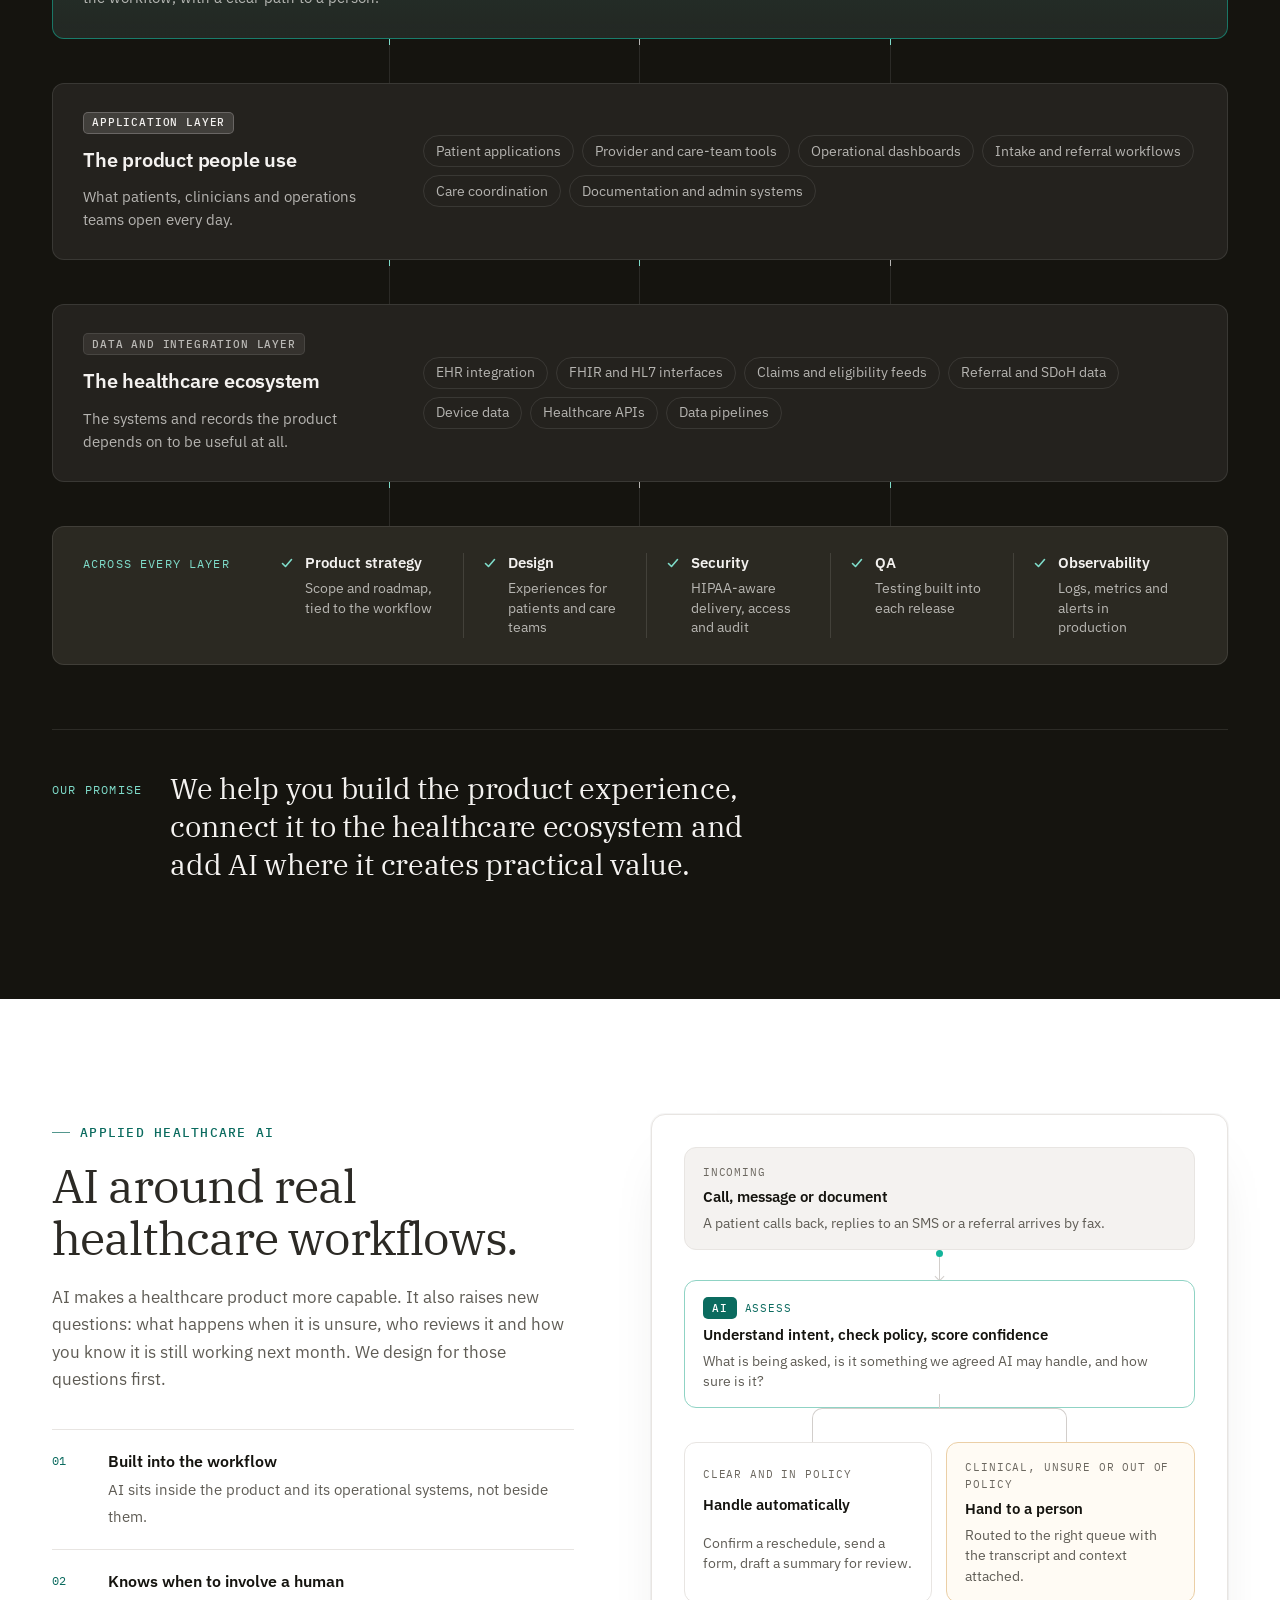
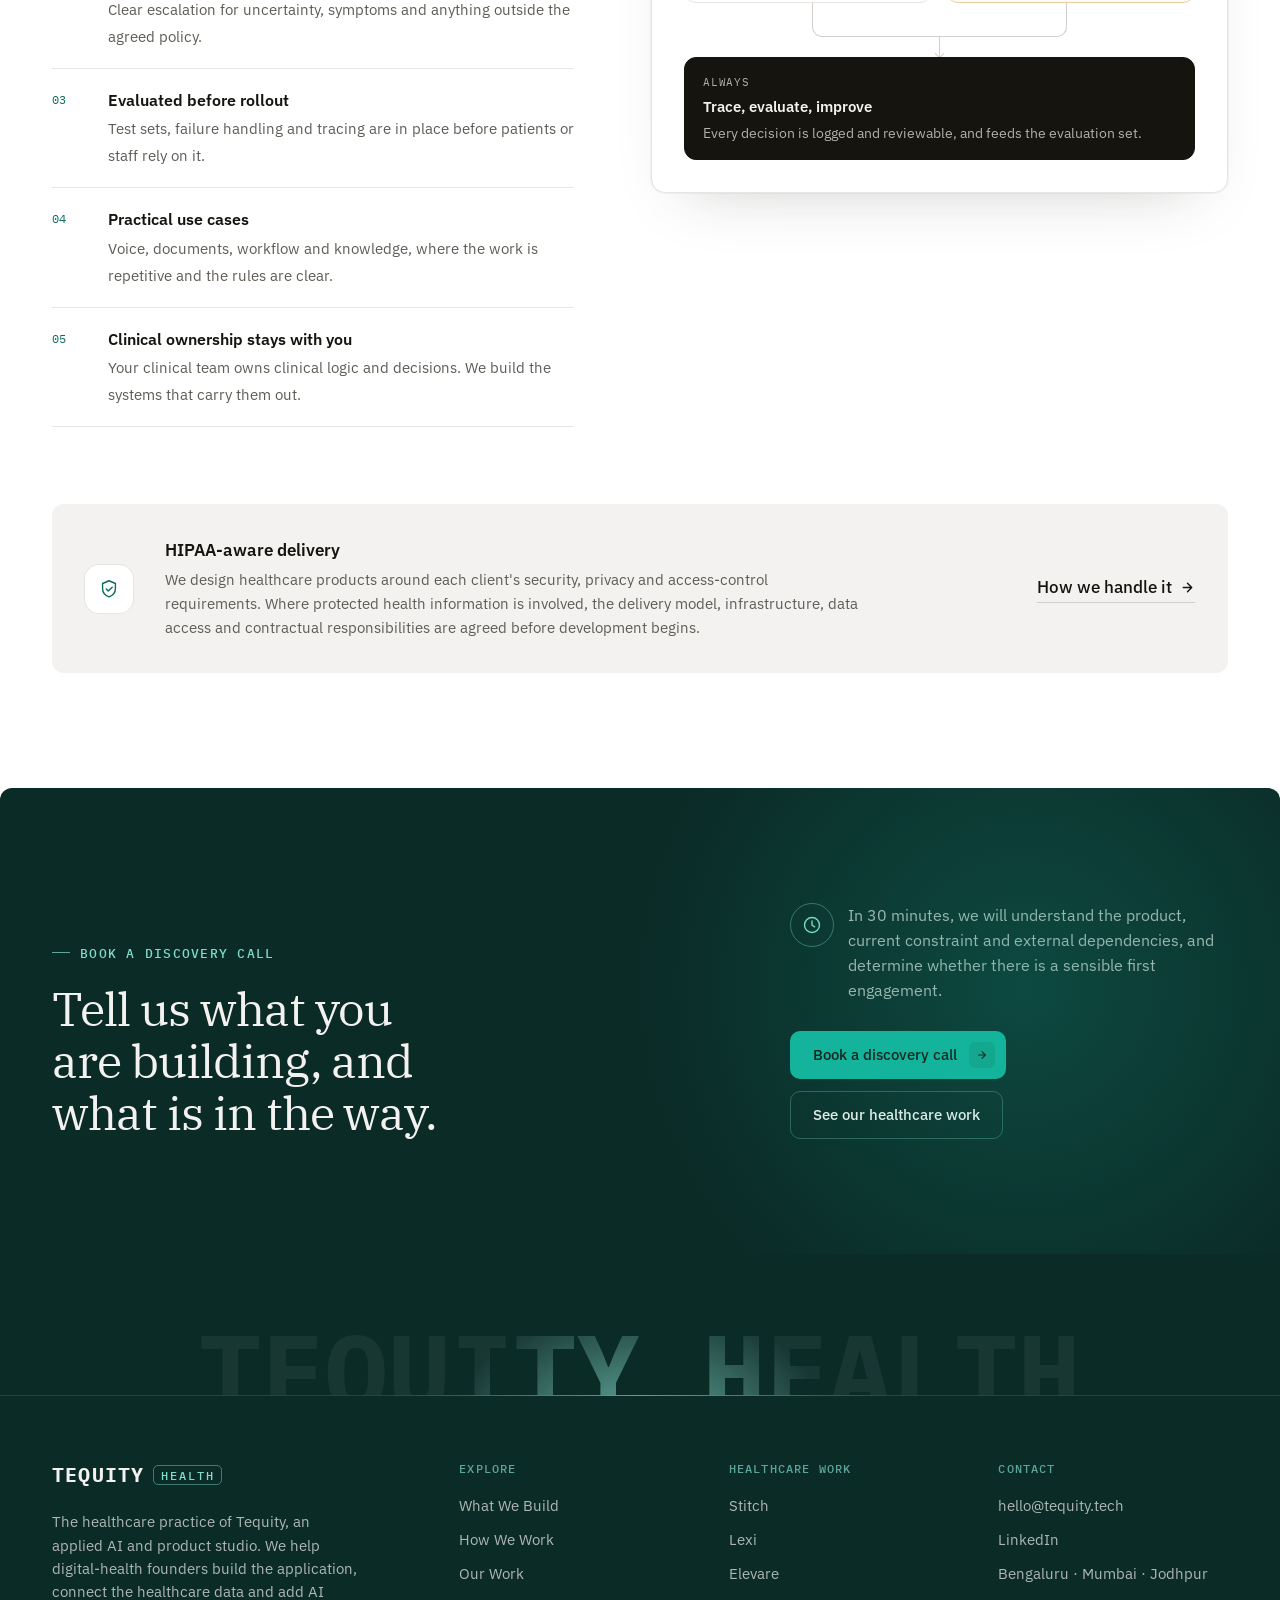
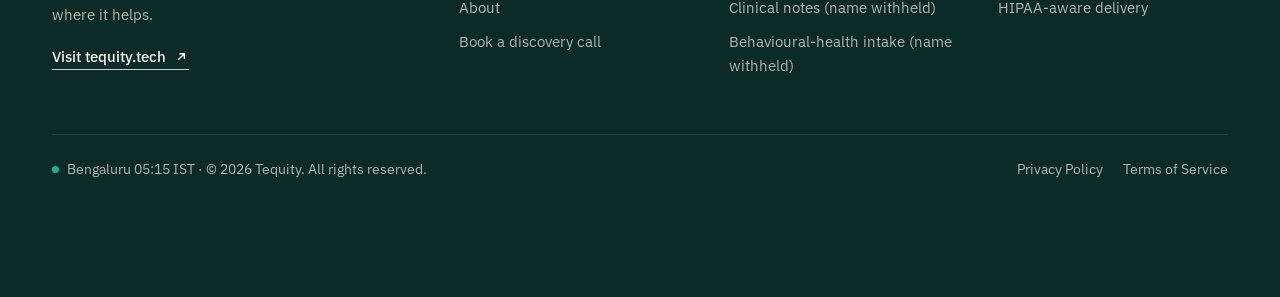
==== commit ee854f42: "Hero: ask the founder's stage in their own words and show proof beside it The call tile becomes 'Wha" ====
--- a/index.html
+++ b/index.html
@@ -47,57 +47,68 @@
         <h1 class="hb-title" id="hb-title">Build healthcare products that work <span class="rot-line"><span class="rot" data-rot><span>for patients.</span><span>for care teams.</span><span>for clinicians.</span><span>in the real world.</span></span></span></h1>
         <p class="lede">From patient and provider applications to healthcare integrations and production AI, Tequity helps digital-health founders move from an idea to a scalable product.</p>
       </div>
-      <a class="hb-tile hb-cta" href="contact.html">
-        <span class="mono">30 minutes on video</span>
-        <b>Book a discovery call <svg viewBox="0 0 34 34" fill="none" aria-hidden="true"><path d="M5 17h24m0 0L19 7m10 10L19 27" stroke="currentColor" stroke-width="1.6" stroke-linecap="round" stroke-linejoin="round"/></svg></b>
-      </a>
-      <div class="hb-tile hb-stage">
-        <div class="hb-ask">
-          <span class="mono" id="hb-stage-label">Where are you today?</span>
-          <div class="hb-seg" role="tablist" aria-labelledby="hb-stage-label">
-            <button type="button" role="tab" id="hb-tab-idea" data-stage="idea" aria-controls="hb-offers" aria-selected="true">Idea</button>
-            <button type="button" role="tab" id="hb-tab-seed" data-stage="seed" aria-controls="hb-offers" aria-selected="false" tabindex="-1">Seed</button>
-            <button type="button" role="tab" id="hb-tab-pmf" data-stage="pmf" aria-controls="hb-offers" aria-selected="false" tabindex="-1">PMF</button>
-            <button type="button" role="tab" id="hb-tab-scale" data-stage="scale" aria-controls="hb-offers" aria-selected="false" tabindex="-1">Scale</button>
-          </div>
-        </div>
-        <div class="hb-offers" id="hb-offers" role="tabpanel" aria-labelledby="hb-tab-idea">
-          <a class="hb-offer is-on" data-stage="idea" href="how-we-work.html#idea"><span class="sr-only">How we work at the Idea stage: </span><b>Prove the workflow and ship a focused MVP.</b><span class="hb-go" aria-hidden="true"><svg viewBox="0 0 16 16" fill="none" aria-hidden="true"><path d="M3.5 8h9m0 0L8 3.5M12.5 8L8 12.5" stroke="currentColor" stroke-width="1.5" stroke-linecap="round" stroke-linejoin="round"/></svg></span></a>
-          <a class="hb-offer" aria-hidden="true" tabindex="-1" data-stage="seed" href="how-we-work.html#seed"><span class="sr-only">How we work at the Seed stage: </span><b>A flexible pod that adds integrations.</b><span class="hb-go" aria-hidden="true"><svg viewBox="0 0 16 16" fill="none" aria-hidden="true"><path d="M3.5 8h9m0 0L8 3.5M12.5 8L8 12.5" stroke="currentColor" stroke-width="1.5" stroke-linecap="round" stroke-linejoin="round"/></svg></span></a>
-          <a class="hb-offer" aria-hidden="true" tabindex="-1" data-stage="pmf" href="how-we-work.html#pmf"><span class="sr-only">How we work at the PMF stage: </span><b>Specialists who own whole workstreams.</b><span class="hb-go" aria-hidden="true"><svg viewBox="0 0 16 16" fill="none" aria-hidden="true"><path d="M3.5 8h9m0 0L8 3.5M12.5 8L8 12.5" stroke="currentColor" stroke-width="1.5" stroke-linecap="round" stroke-linejoin="round"/></svg></span></a>
-          <a class="hb-offer" aria-hidden="true" tabindex="-1" data-stage="scale" href="how-we-work.html#scale"><span class="sr-only">How we work at the Scale stage: </span><b>A dedicated team, yours when it makes sense.</b><span class="hb-go" aria-hidden="true"><svg viewBox="0 0 16 16" fill="none" aria-hidden="true"><path d="M3.5 8h9m0 0L8 3.5M12.5 8L8 12.5" stroke="currentColor" stroke-width="1.5" stroke-linecap="round" stroke-linejoin="round"/></svg></span></a>
-        </div>
-      </div>
-      <div class="hb-tile hb-visual">
+      <form class="hb-tile hb-asker" data-ask novalidate>
+        <div class="hb-asker-top">
+          <label class="hb-q" for="hb-ask-in">What stage are you at?</label>
+          <span class="mono">Type it in your words, or pick one</span>
+        </div>
+        <div class="hb-field">
+          <input id="hb-ask-in" name="q" type="text" autocomplete="off" placeholder="e.g. We have an MVP live with two pilot clinics">
+          <button class="hb-send" type="submit" aria-label="Show work from founders at my stage"><svg viewBox="0 0 16 16" fill="none" aria-hidden="true"><path d="M3.5 8h9m0 0L8 3.5M12.5 8L8 12.5" stroke="currentColor" stroke-width="1.5" stroke-linecap="round" stroke-linejoin="round"/></svg></button>
+        </div>
+        <div class="hb-chips" role="group" aria-label="Or pick your stage"><button type="button" data-stage="idea" aria-pressed="false">Idea</button><button type="button" data-stage="seed" aria-pressed="false">Seed</button><button type="button" data-stage="pmf" aria-pressed="false">PMF</button><button type="button" data-stage="scale" aria-pressed="false">Scale</button></div>
+        <p class="hb-ask-msg" data-ask-msg aria-live="polite">We will show you what we built for founders where you are now.</p>
+      </form>
+      <div class="hb-tile hb-visual" data-hb-visual>
         <img src="assets/img/team.jpg" alt="The Tequity team at work in the studio" width="1700" height="674" fetchpriority="high" decoding="async" data-verify="Hero photo is team.jpg from tequity.tech / Design Labs. Replace with a photo of the Tequity team if this one is stock.">
-        <span class="hb-label">What you get first &middot; illustrative</span>
-        <button class="hb-pause" type="button" data-hb-pause aria-label="Pause the rotating stages and headline"><svg class="i-pause" viewBox="0 0 16 16" fill="none" aria-hidden="true"><path d="M5.5 3.5v9M10.5 3.5v9" stroke="currentColor" stroke-width="1.6" stroke-linecap="round"/></svg><svg class="i-play" viewBox="0 0 16 16" fill="none" aria-hidden="true"><path d="M5 3.5l7 4.5-7 4.5v-9z" fill="currentColor"/></svg></button>
-        <div class="hb-cards">
-          <div class="hb-card is-on" data-stage="idea">
-            <div class="hb-card-h"><b>Your first version</b></div>
-            <ol class="hb-journey"><li class="in">Referral</li><li class="in">Intake</li><li class="in">Care plan</li><li>Follow-up</li></ol>
-          </div>
-          <div class="hb-card" data-stage="seed" aria-hidden="true">
-            <div class="hb-card-h"><b>Integrations, in order</b></div>
-            <div class="hb-rows">
-              <div class="hb-row"><span>Scheduling and SMS</span><span class="pill teal">Live</span></div>
-              <div class="hb-row"><span>Eligibility checks</span><span class="pill amber">In progress</span></div>
-              <div class="hb-row"><span>EHR &middot; FHIR</span><span class="pill gray">Next</span></div>
-            </div>
-          </div>
-          <div class="hb-card" data-stage="pmf" aria-hidden="true">
-            <div class="hb-card-h"><b>Workstream: AI follow-up calls</b></div>
-            <div class="hb-rows">
-              <div class="hb-row"><span>Symptoms go to a nurse, not a reply</span><span class="mono">Done</span></div>
-              <div class="hb-row"><span>Every call logged and traceable</span><span class="mono">Done</span></div>
-              <div class="hb-row"><span>Passes the evaluation set</span><span class="mono">In review</span></div>
-            </div>
-          </div>
-          <div class="hb-card" data-stage="scale" aria-hidden="true">
-            <div class="hb-card-h"><b>Your dedicated team</b></div>
-            <div class="hb-roles"><span class="role"><i>EM</i>Engineering manager</span><span class="role"><i>EN</i>Engineers</span><span class="role"><i>QA</i>QA</span><span class="role"><i>PD</i>Designer</span></div>
-          </div>
-        </div>
+        <button class="hb-pause" type="button" data-hb-pause aria-label="Pause the rotating headline"><svg class="i-pause" viewBox="0 0 16 16" fill="none" aria-hidden="true"><path d="M5.5 3.5v9M10.5 3.5v9" stroke="currentColor" stroke-width="1.6" stroke-linecap="round"/></svg><svg class="i-play" viewBox="0 0 16 16" fill="none" aria-hidden="true"><path d="M5 3.5l7 4.5-7 4.5v-9z" fill="currentColor"/></svg></button>
+        <!-- hbproof:start -->
+        <div class="hbp" data-stage="all">
+          <div class="hbp-h"><span class="mono">Proof of work</span><b>Twelve healthcare products, from first MVP to scale</b></div>
+          <ul class="hbp-list">
+            <li><a class="hbp-card" href="work/stitch.html"><span class="hbp-img"><img src="assets/img/uc-care-coordination.jpg" alt="" width="96" height="72" decoding="async"></span><span class="hbp-txt"><small>Stitch &middot; Post-transplant care coordination</small><b>Care coordination from MVP through a strategic pivot</b><em>Product strategy, Design, Applications</em></span></a></li>
+            <li><a class="hbp-card" href="work/lexi.html"><span class="hbp-img"><img src="assets/img/uc-voice.jpg" alt="" width="96" height="72" decoding="async"></span><span class="hbp-txt"><small>Lexi &middot; Medical interpretation</small><b>Real-time voice interpretation across clinics and phone lines</b><em>Applied AI, Integrations, Applications</em></span></a></li>
+            <li><a class="hbp-card" href="work/elevare.html"><span class="hbp-img"><img src="assets/img/uc-maternal.svg" alt="" width="96" height="72" decoding="async"></span><span class="hbp-txt"><small>Elevare &middot; Maternal health</small><b>A maternal-health patient app, rebuilt for the care team behind it</b><em>Design, Applications, QA and security</em></span></a></li>
+          </ul>
+          <div class="hbp-cta"><a class="btn btn--primary btn--sm" href="contact.html" data-ask-book>Book a discovery call <svg viewBox="0 0 16 16" fill="none" aria-hidden="true"><path d="M3.5 8h9m0 0L8 3.5M12.5 8L8 12.5" stroke="currentColor" stroke-width="1.5" stroke-linecap="round" stroke-linejoin="round"/></svg></a><a class="link" href="#your-stage">See all the work</a></div>
+        </div>
+        <div class="hbp" data-stage="idea" hidden>
+          <div class="hbp-h"><span class="mono">Idea &middot; 3 stories</span><b>What we built for founders at Idea</b></div>
+          <ul class="hbp-list">
+            <li><a class="hbp-card" href="work/stitch.html"><span class="hbp-img"><img src="assets/img/uc-care-coordination.jpg" alt="" width="96" height="72" decoding="async"></span><span class="hbp-txt"><small>Stitch &middot; Post-transplant care coordination</small><b>Care coordination from MVP through a strategic pivot</b><em>Product strategy, Design, Applications</em></span></a></li>
+            <li><a class="hbp-card" href="https://tequity.tech/case-studies/stacked-health-blood-testing" rel="noopener"><span class="hbp-img"><img src="assets/img/uc-diagnostics.jpg" alt="" width="96" height="72" decoding="async"></span><span class="hbp-txt"><small>Stacked Health &middot; Proactive blood testing</small><b>Designing a proactive blood-testing experience</b><em>Product strategy, Design</em></span></a></li>
+            <li><a class="hbp-card" href="https://tequity.tech/case-studies/veera-health" rel="noopener"><span class="hbp-img"><img src="assets/img/uc-cycle.svg" alt="" width="96" height="72" decoding="async"></span><span class="hbp-txt"><small>Veera Health &middot; PCOS care</small><b>A personalised platform for PCOS care</b><em>Design, Applications</em></span></a></li>
+          </ul>
+          <div class="hbp-cta"><a class="btn btn--primary btn--sm" href="contact.html?stage=idea" data-ask-book>Book a discovery call <svg viewBox="0 0 16 16" fill="none" aria-hidden="true"><path d="M3.5 8h9m0 0L8 3.5M12.5 8L8 12.5" stroke="currentColor" stroke-width="1.5" stroke-linecap="round" stroke-linejoin="round"/></svg></a><a class="link" href="#your-stage" data-goto-pick="idea">See all 3</a></div>
+        </div>
+        <div class="hbp" data-stage="seed" hidden>
+          <div class="hbp-h"><span class="mono">Seed &middot; 5 stories</span><b>What we built for founders at Seed</b></div>
+          <ul class="hbp-list">
+            <li><a class="hbp-card" href="work/stitch.html"><span class="hbp-img"><img src="assets/img/uc-care-coordination.jpg" alt="" width="96" height="72" decoding="async"></span><span class="hbp-txt"><small>Stitch &middot; Post-transplant care coordination</small><b>Care coordination from MVP through a strategic pivot</b><em>Product strategy, Design, Applications</em></span></a></li>
+            <li><a class="hbp-card" href="work/elevare.html"><span class="hbp-img"><img src="assets/img/uc-maternal.svg" alt="" width="96" height="72" decoding="async"></span><span class="hbp-txt"><small>Elevare &middot; Maternal health</small><b>A maternal-health patient app, rebuilt for the care team behind it</b><em>Design, Applications, QA and security</em></span></a></li>
+            <li><a class="hbp-card" href="https://tequity.tech/case-studies/svaim-health-records" rel="noopener"><span class="hbp-img"><img src="assets/img/uc-records.svg" alt="" width="96" height="72" decoding="async"></span><span class="hbp-txt"><small>Svaim &middot; Patient health records</small><b>A patient-first health records platform</b><em>Applications, Data and integrations</em></span></a></li>
+          </ul>
+          <div class="hbp-cta"><a class="btn btn--primary btn--sm" href="contact.html?stage=seed" data-ask-book>Book a discovery call <svg viewBox="0 0 16 16" fill="none" aria-hidden="true"><path d="M3.5 8h9m0 0L8 3.5M12.5 8L8 12.5" stroke="currentColor" stroke-width="1.5" stroke-linecap="round" stroke-linejoin="round"/></svg></a><a class="link" href="#your-stage" data-goto-pick="seed">See all 5</a></div>
+        </div>
+        <div class="hbp" data-stage="pmf" hidden>
+          <div class="hbp-h"><span class="mono">PMF &middot; 3 stories</span><b>What we built for founders at PMF</b></div>
+          <ul class="hbp-list">
+            <li><a class="hbp-card" href="work/lexi.html"><span class="hbp-img"><img src="assets/img/uc-voice.jpg" alt="" width="96" height="72" decoding="async"></span><span class="hbp-txt"><small>Lexi &middot; Medical interpretation</small><b>Real-time voice interpretation across clinics and phone lines</b><em>Applied AI, Integrations, Applications</em></span></a></li>
+            <li><a class="hbp-card" href="https://tequity.tech/case-studies/muse-medspa" rel="noopener"><span class="hbp-img"><img src="assets/img/uc-medspa.jpg" alt="" width="96" height="72" decoding="async"></span><span class="hbp-txt"><small>Muse &middot; Med-spa operations</small><b>Streamlining med-spa operations</b><em>Applications, Data engineering</em></span></a></li>
+            <li><a class="hbp-card" href="our-work.html#anonymous"><span class="hbp-img"><img src="assets/img/uc-outreach.svg" alt="" width="96" height="72" decoding="async"></span><span class="hbp-txt"><small>Name withheld &middot; Patient outreach</small><b>Patient outreach at scale, with AI SMS and voice</b><em>Applied AI, Integrations, Data engineering</em></span></a></li>
+          </ul>
+          <div class="hbp-cta"><a class="btn btn--primary btn--sm" href="contact.html?stage=pmf" data-ask-book>Book a discovery call <svg viewBox="0 0 16 16" fill="none" aria-hidden="true"><path d="M3.5 8h9m0 0L8 3.5M12.5 8L8 12.5" stroke="currentColor" stroke-width="1.5" stroke-linecap="round" stroke-linejoin="round"/></svg></a><a class="link" href="#your-stage" data-goto-pick="pmf">See all 3</a></div>
+        </div>
+        <div class="hbp" data-stage="scale" hidden>
+          <div class="hbp-h"><span class="mono">Scale &middot; 3 stories</span><b>What we built for founders at Scale</b></div>
+          <ul class="hbp-list">
+            <li><a class="hbp-card" href="our-work.html#anonymous"><span class="hbp-img"><img src="assets/img/uc-outreach.svg" alt="" width="96" height="72" decoding="async"></span><span class="hbp-txt"><small>Name withheld &middot; Patient outreach</small><b>Patient outreach at scale, with AI SMS and voice</b><em>Applied AI, Integrations, Data engineering</em></span></a></li>
+            <li><a class="hbp-card" href="https://tequity.tech/case-studies/alto-neuroscience" rel="noopener"><span class="hbp-img"><img src="assets/img/uc-neuro.jpg" alt="" width="96" height="72" decoding="async"></span><span class="hbp-txt"><small>Alto Neuroscience &middot; Clinical EEG</small><b>Transforming clinical EEG workflows</b><em>Design, Data engineering</em></span></a></li>
+            <li><a class="hbp-card" href="our-work.html#anonymous"><span class="hbp-img"><img src="assets/img/uc-triage.svg" alt="" width="96" height="72" decoding="async"></span><span class="hbp-txt"><small>Name withheld &middot; Voice triage</small><b>Voice AI that routes patient calls</b><em>Applied AI, Integrations</em></span></a></li>
+          </ul>
+          <div class="hbp-cta"><a class="btn btn--primary btn--sm" href="contact.html?stage=scale" data-ask-book>Book a discovery call <svg viewBox="0 0 16 16" fill="none" aria-hidden="true"><path d="M3.5 8h9m0 0L8 3.5M12.5 8L8 12.5" stroke="currentColor" stroke-width="1.5" stroke-linecap="round" stroke-linejoin="round"/></svg></a><a class="link" href="#your-stage" data-goto-pick="scale">See all 3</a></div>
+        </div>
+  <!-- hbproof:end -->
       </div>
     </div>
   </section>
--- a/assets/css/site.css
+++ b/assets/css/site.css
@@ -2199,3 +2199,46 @@
 .story-visual--img img, .work-visual--img img { width: 100%; height: 100%; min-height: inherit; object-fit: cover; transition: transform 1s var(--ease); }
 .story:hover .story-visual--img img { transform: scale(1.03); }
 .work-visual--img::before, .story-visual--img::before { display: none; }
+
+/* ==========================================================================
+   HERO: "What stage are you at?" in the visitor's own words, proof beside it
+   ========================================================================== */
+.hb-asker { grid-column: 1 / span 7; display: grid; gap: 14px; align-content: start; padding: clamp(20px, 2.4vw, 28px); background: var(--green-deep); color: var(--on-dark); --focus: var(--acc-light); }
+.hb-asker-top { display: flex; flex-wrap: wrap; align-items: baseline; justify-content: space-between; gap: 6px 16px; }
+.hb-q { font-family: var(--serif); font-size: clamp(1.4rem, 1rem + 1vw, 1.8rem); letter-spacing: -.01em; color: #fff; }
+.hb-asker-top .mono { font-size: 11px; letter-spacing: .1em; text-transform: uppercase; color: var(--acc-light); }
+.hb-field { display: flex; align-items: center; gap: 8px; padding: 6px 6px 6px 16px; border-radius: 12px; background: #fff; box-shadow: 0 0 0 1px rgba(255, 255, 255, .2); }
+.hb-field:focus-within { box-shadow: 0 0 0 3px var(--acc-light); }
+.hb-field input { flex: 1; min-width: 0; height: 44px; border: 0; background: transparent; font-size: 16px; color: var(--ink); outline: none; }
+.hb-field input::placeholder { color: var(--ink-3); }
+.hb-send { flex: none; display: grid; place-items: center; width: 44px; height: 44px; border-radius: 9px; background: var(--acc); color: var(--ink); transition: background-color .2s; }
+.hb-send:hover { background: #2CC7AD; }
+.hb-send svg { width: 18px; height: 18px; }
+.hb-chips { display: flex; flex-wrap: wrap; gap: 8px; }
+.hb-chips button { min-height: 36px; padding: 0 16px; border-radius: 999px; font-size: 14px; font-weight: 500; color: var(--on-dark); box-shadow: inset 0 0 0 1px rgba(244, 242, 240, .32); transition: background-color .2s, color .2s, box-shadow .2s; }
+.hb-chips button:hover { background: rgba(244, 242, 240, .1); }
+.hb-chips button[aria-pressed="true"] { background: var(--on-dark); color: var(--ink); box-shadow: none; }
+.hb-ask-msg { font-size: 14px; color: var(--on-dark-2); min-height: 1.5em; }
+
+/* proof on the photo: a white panel with three stories and the call */
+.hb-visual { display: flex; flex-direction: column; justify-content: flex-end; padding: clamp(14px, 1.6vw, 20px); }
+.hb-visual > img { transition: opacity 1.2s var(--ease), transform 2.4s var(--ease), filter .6s var(--ease); }
+.hb-visual.is-answered > img { filter: blur(2px); }
+.hbp { position: relative; z-index: 1; display: grid; gap: 12px; padding: 16px; border-radius: var(--r); background: rgba(255, 255, 255, .97); color: var(--ink); box-shadow: 0 30px 60px -30px rgba(0, 0, 0, .55); --focus: var(--acc-ink); }
+.hbp[hidden] { display: none; }
+.hbp.is-entering { animation: rise .5s var(--ease) both; }
+.hbp-h { display: grid; gap: 2px; }
+.hbp-h .mono { font-size: 10.5px; letter-spacing: .1em; text-transform: uppercase; color: var(--acc-ink); }
+.hbp-h b { font-family: var(--serif); font-weight: 400; font-size: 1.12rem; line-height: 1.25; color: var(--head); }
+.hbp-list { display: grid; gap: 6px; }
+.hbp-card { display: grid; grid-template-columns: 64px minmax(0, 1fr); gap: 12px; align-items: center; padding: 6px; border-radius: 10px; transition: background-color .2s; }
+.hbp-card:hover { background: var(--card); }
+.hbp-img { display: block; width: 64px; height: 48px; overflow: hidden; border-radius: 8px; background: var(--card); }
+.hbp-img img { width: 100%; height: 100%; object-fit: cover; }
+.hbp-txt { display: grid; gap: 1px; min-width: 0; }
+.hbp-txt small { font-family: var(--mono); font-size: 10px; letter-spacing: .06em; text-transform: uppercase; color: var(--ink-3); white-space: nowrap; overflow: hidden; text-overflow: ellipsis; }
+.hbp-txt b { font-size: 14px; font-weight: 600; line-height: 1.3; color: var(--ink); overflow: hidden; text-overflow: ellipsis; display: -webkit-box; -webkit-line-clamp: 2; -webkit-box-orient: vertical; }
+.hbp-txt em { font-style: normal; font-size: 12px; color: var(--ink-2); white-space: nowrap; overflow: hidden; text-overflow: ellipsis; }
+.hbp-cta { display: flex; flex-wrap: wrap; align-items: center; justify-content: space-between; gap: 10px 16px; padding-top: 10px; border-top: 1px solid var(--line); }
+.hbp-cta .btn--primary { background: var(--ink); }
+@media (max-width: 1000px) { .hb-asker { grid-column: 1 / -1; } }
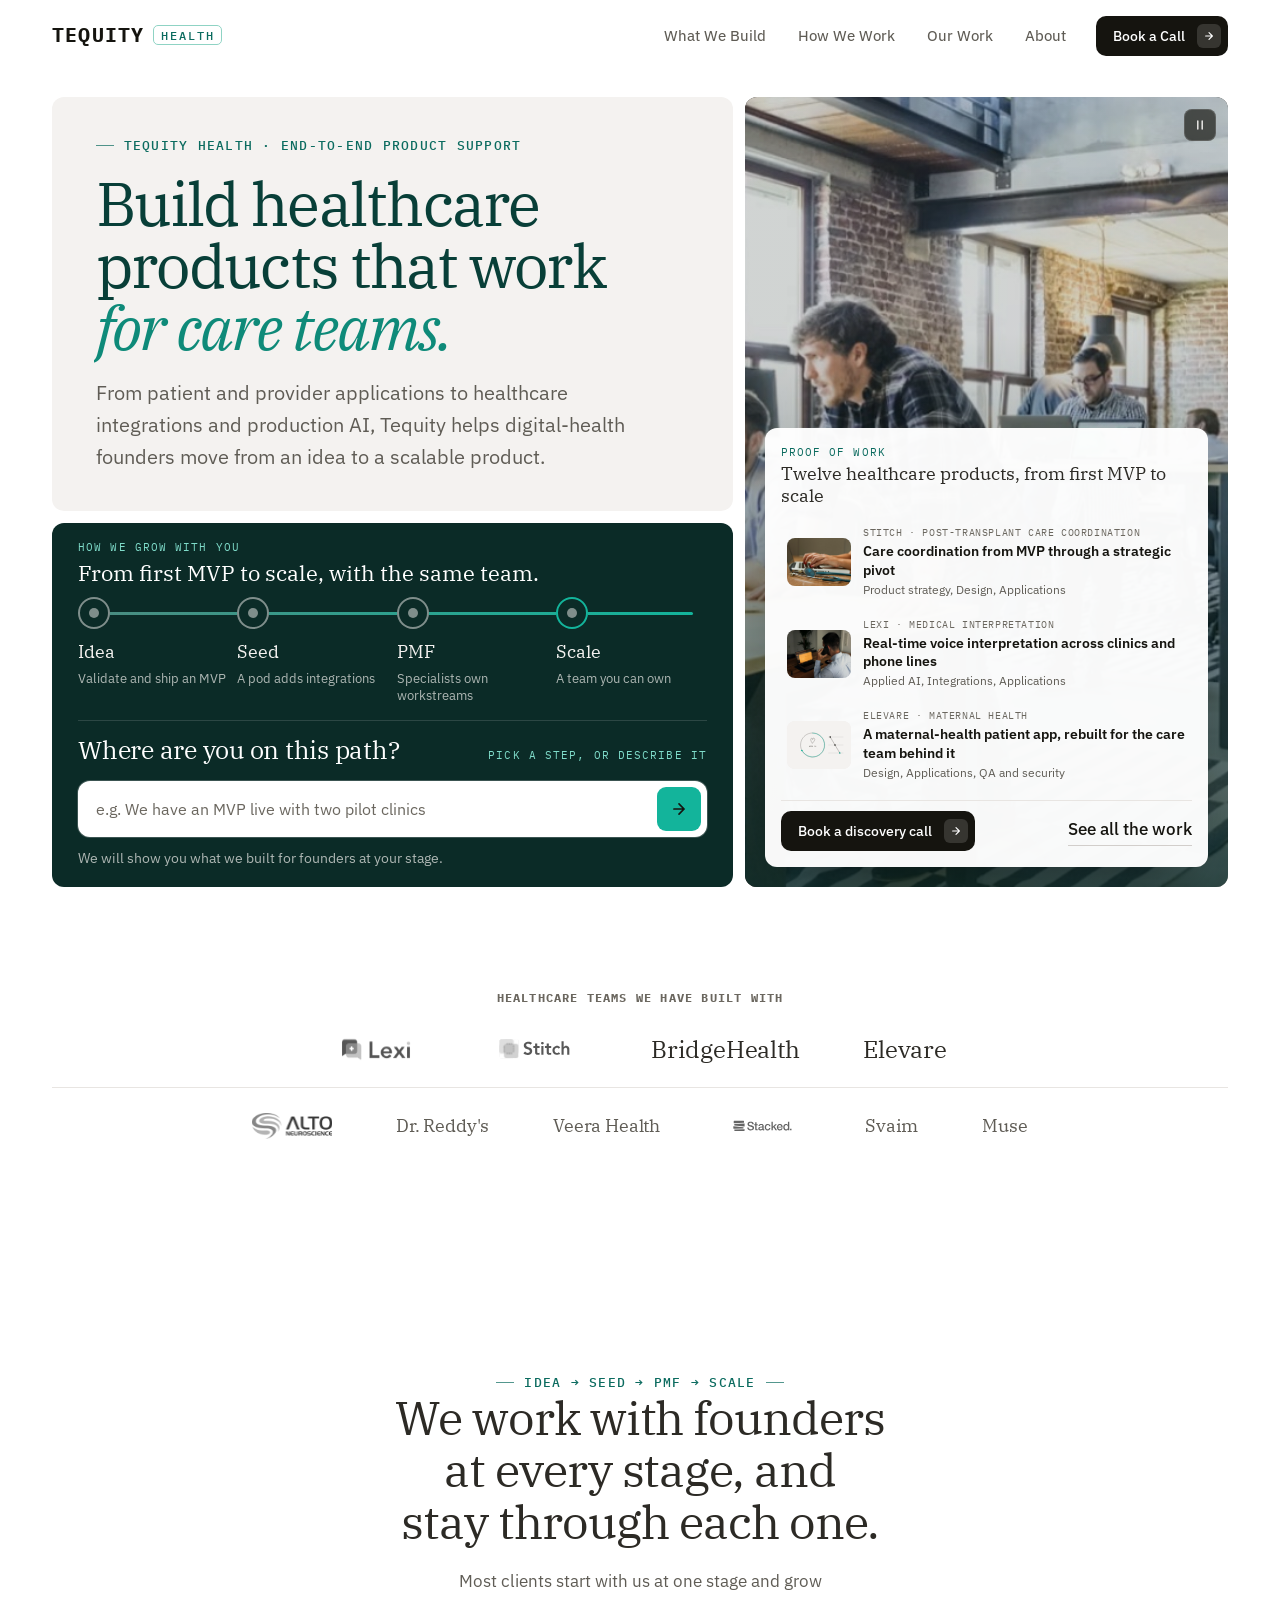
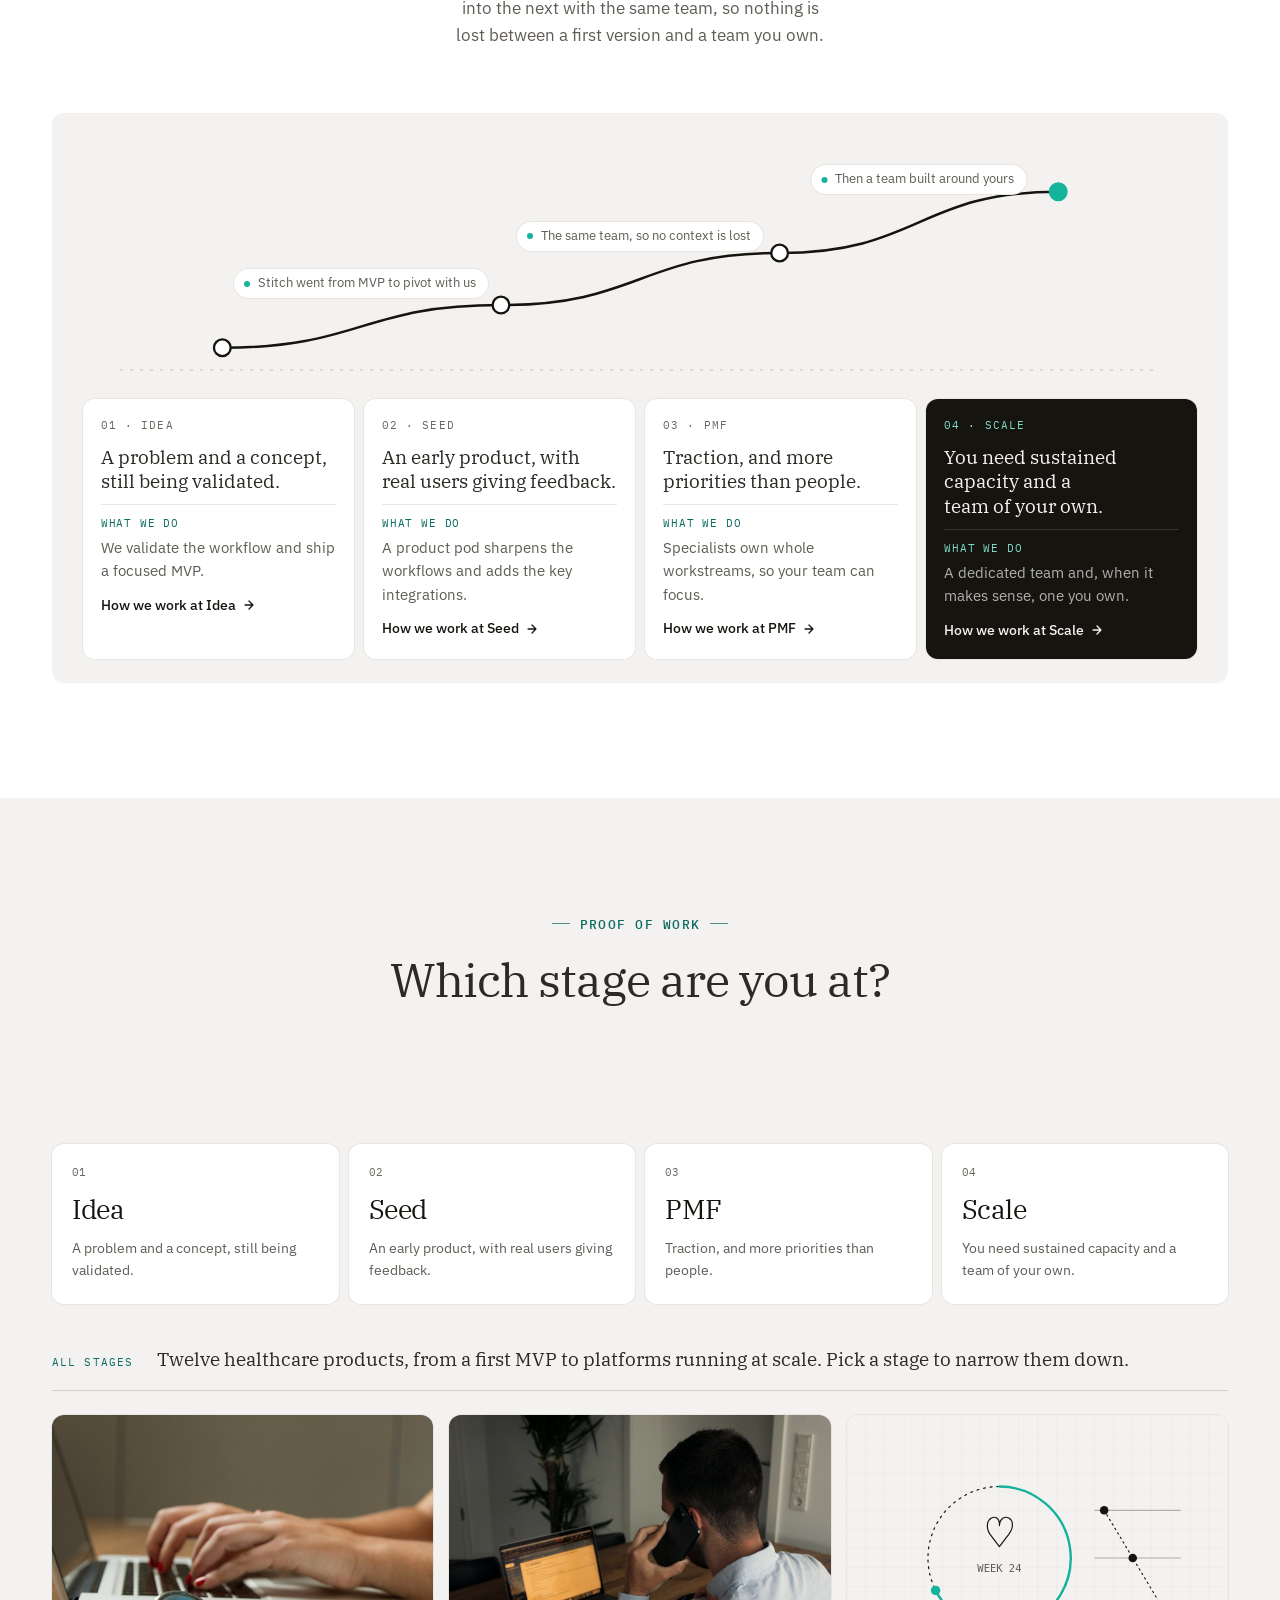
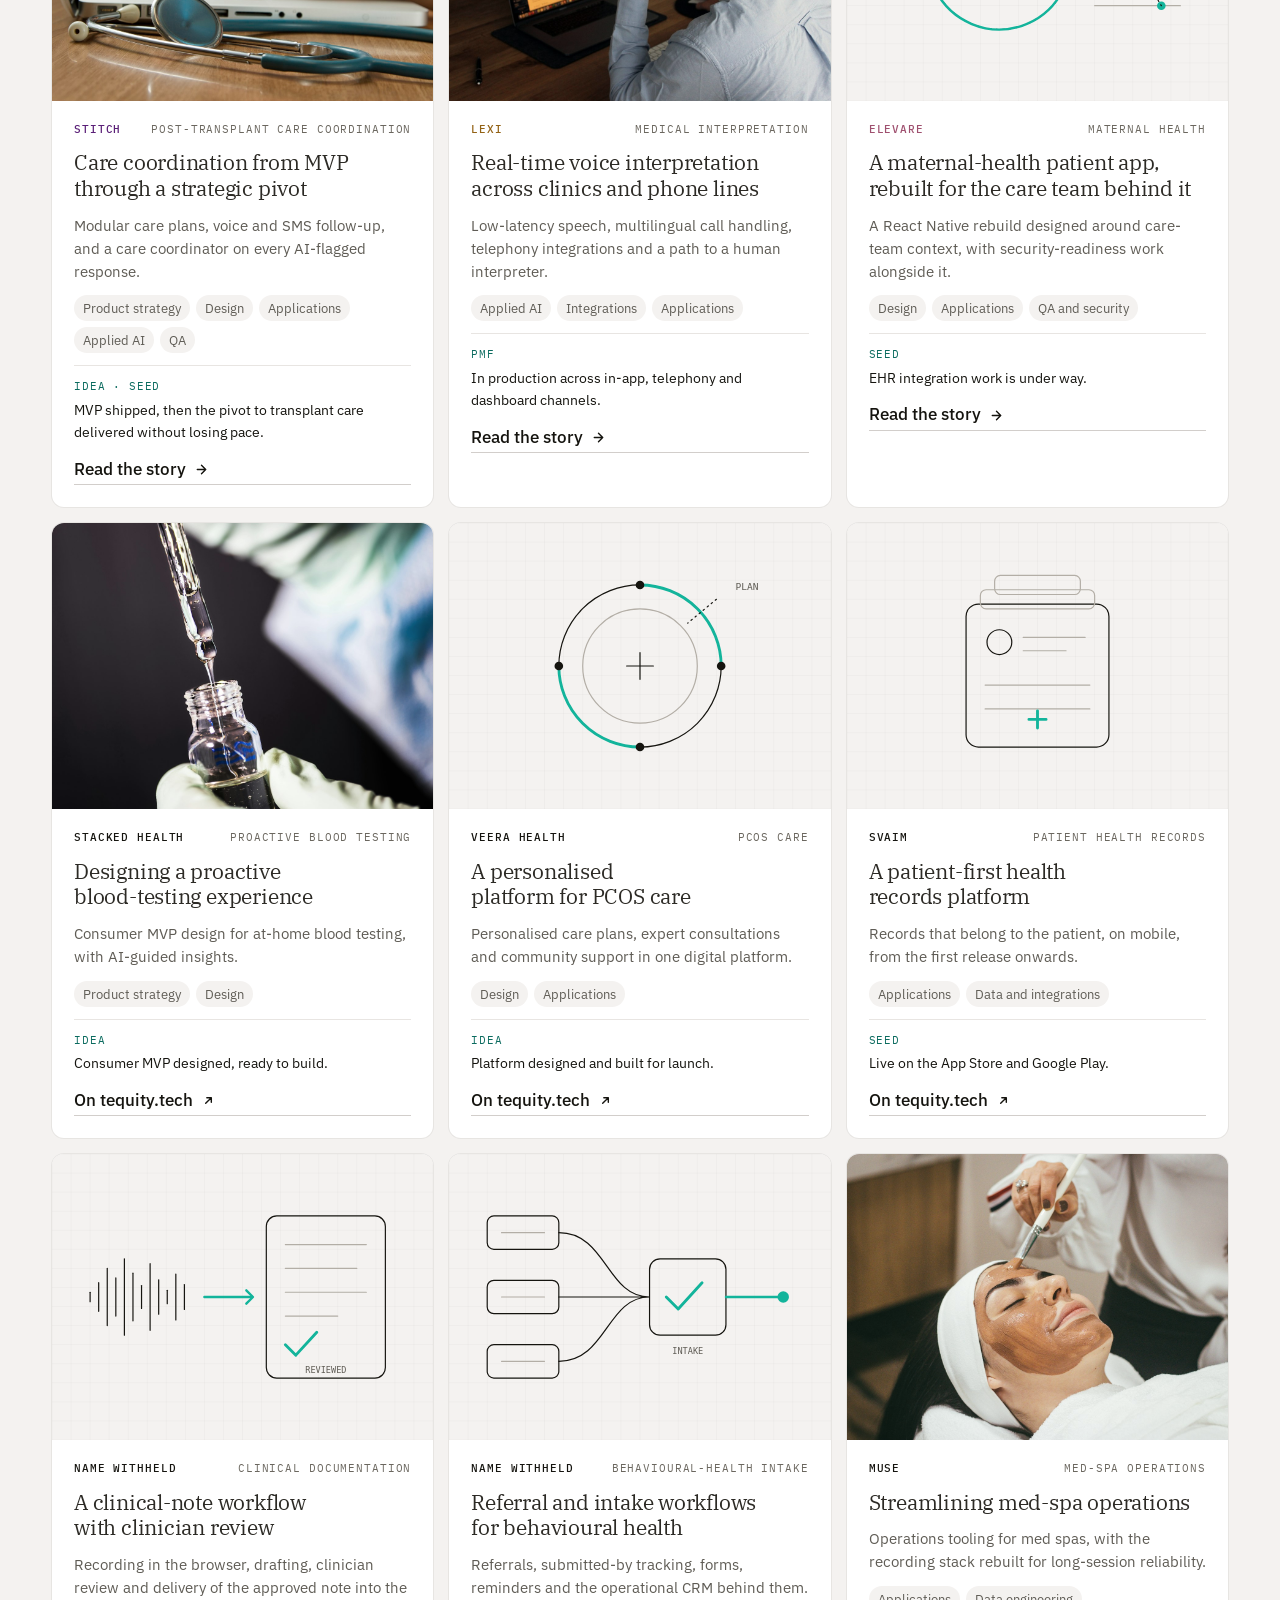
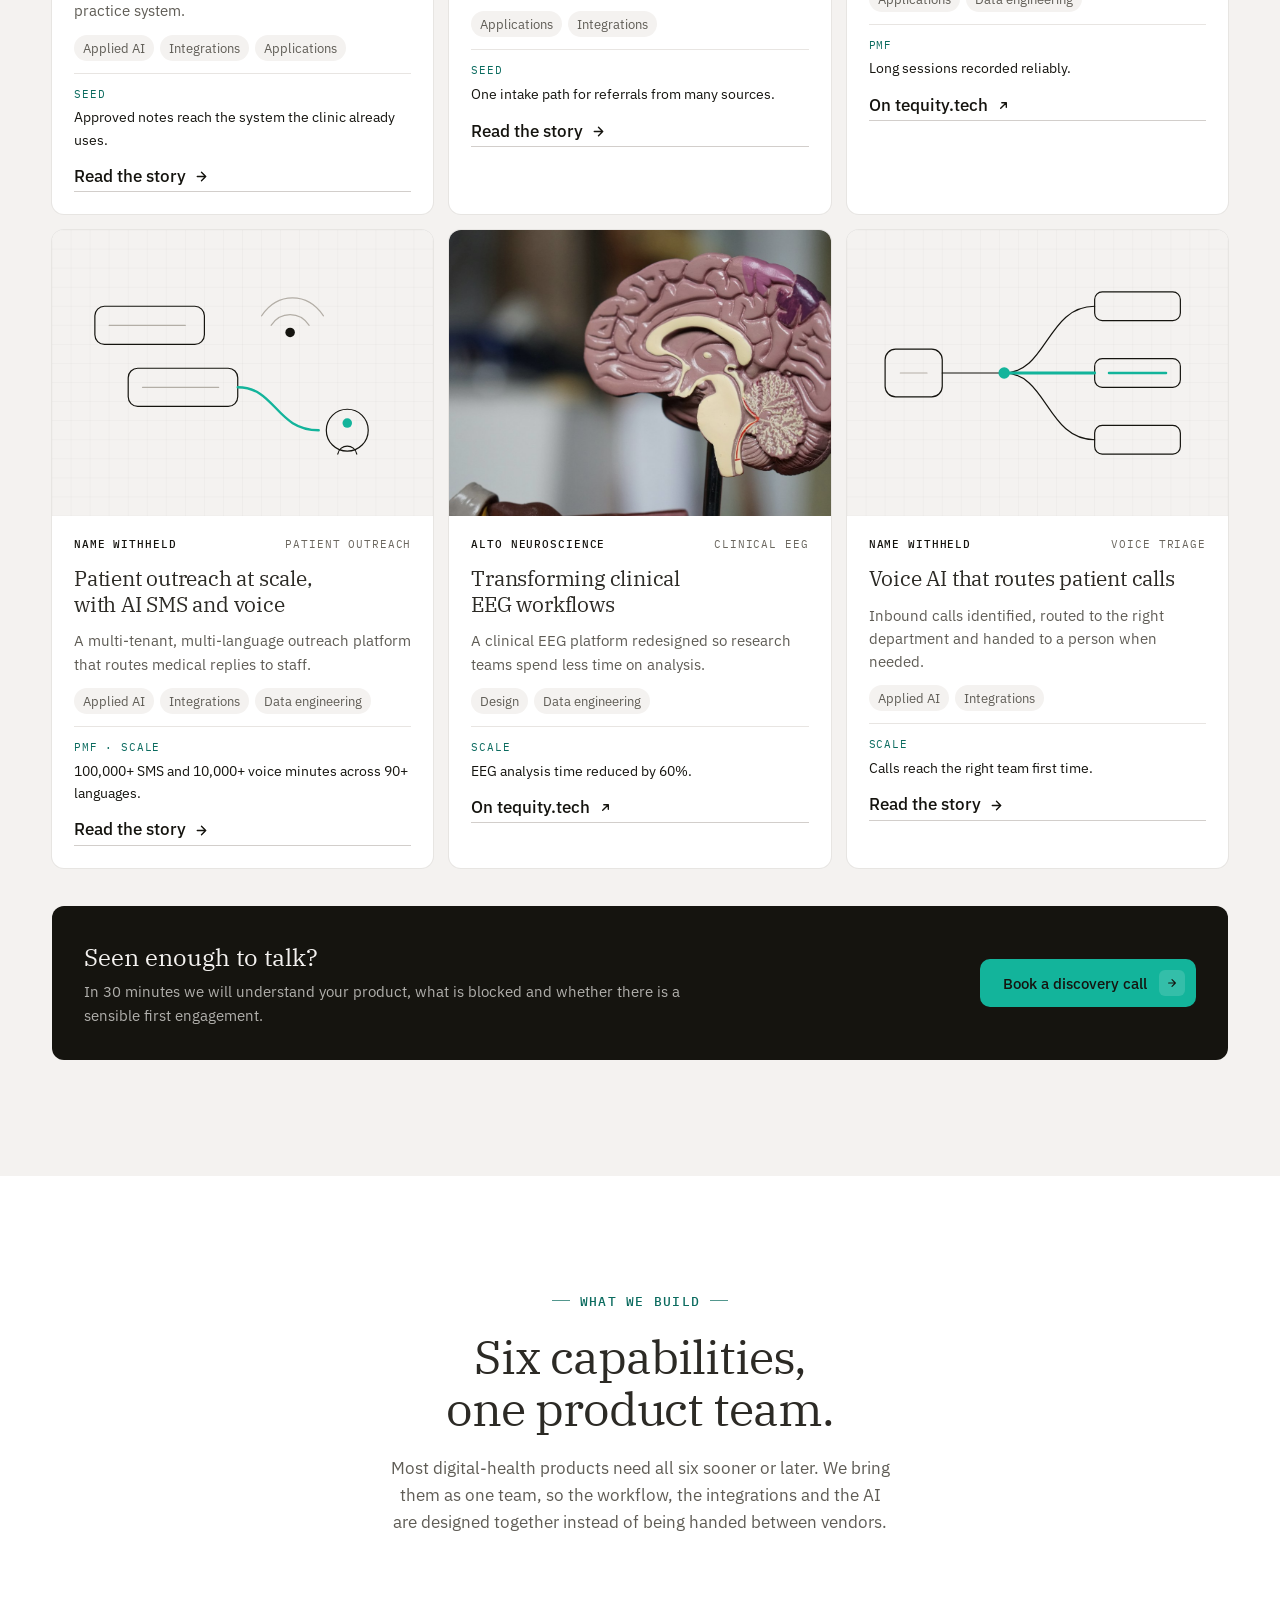
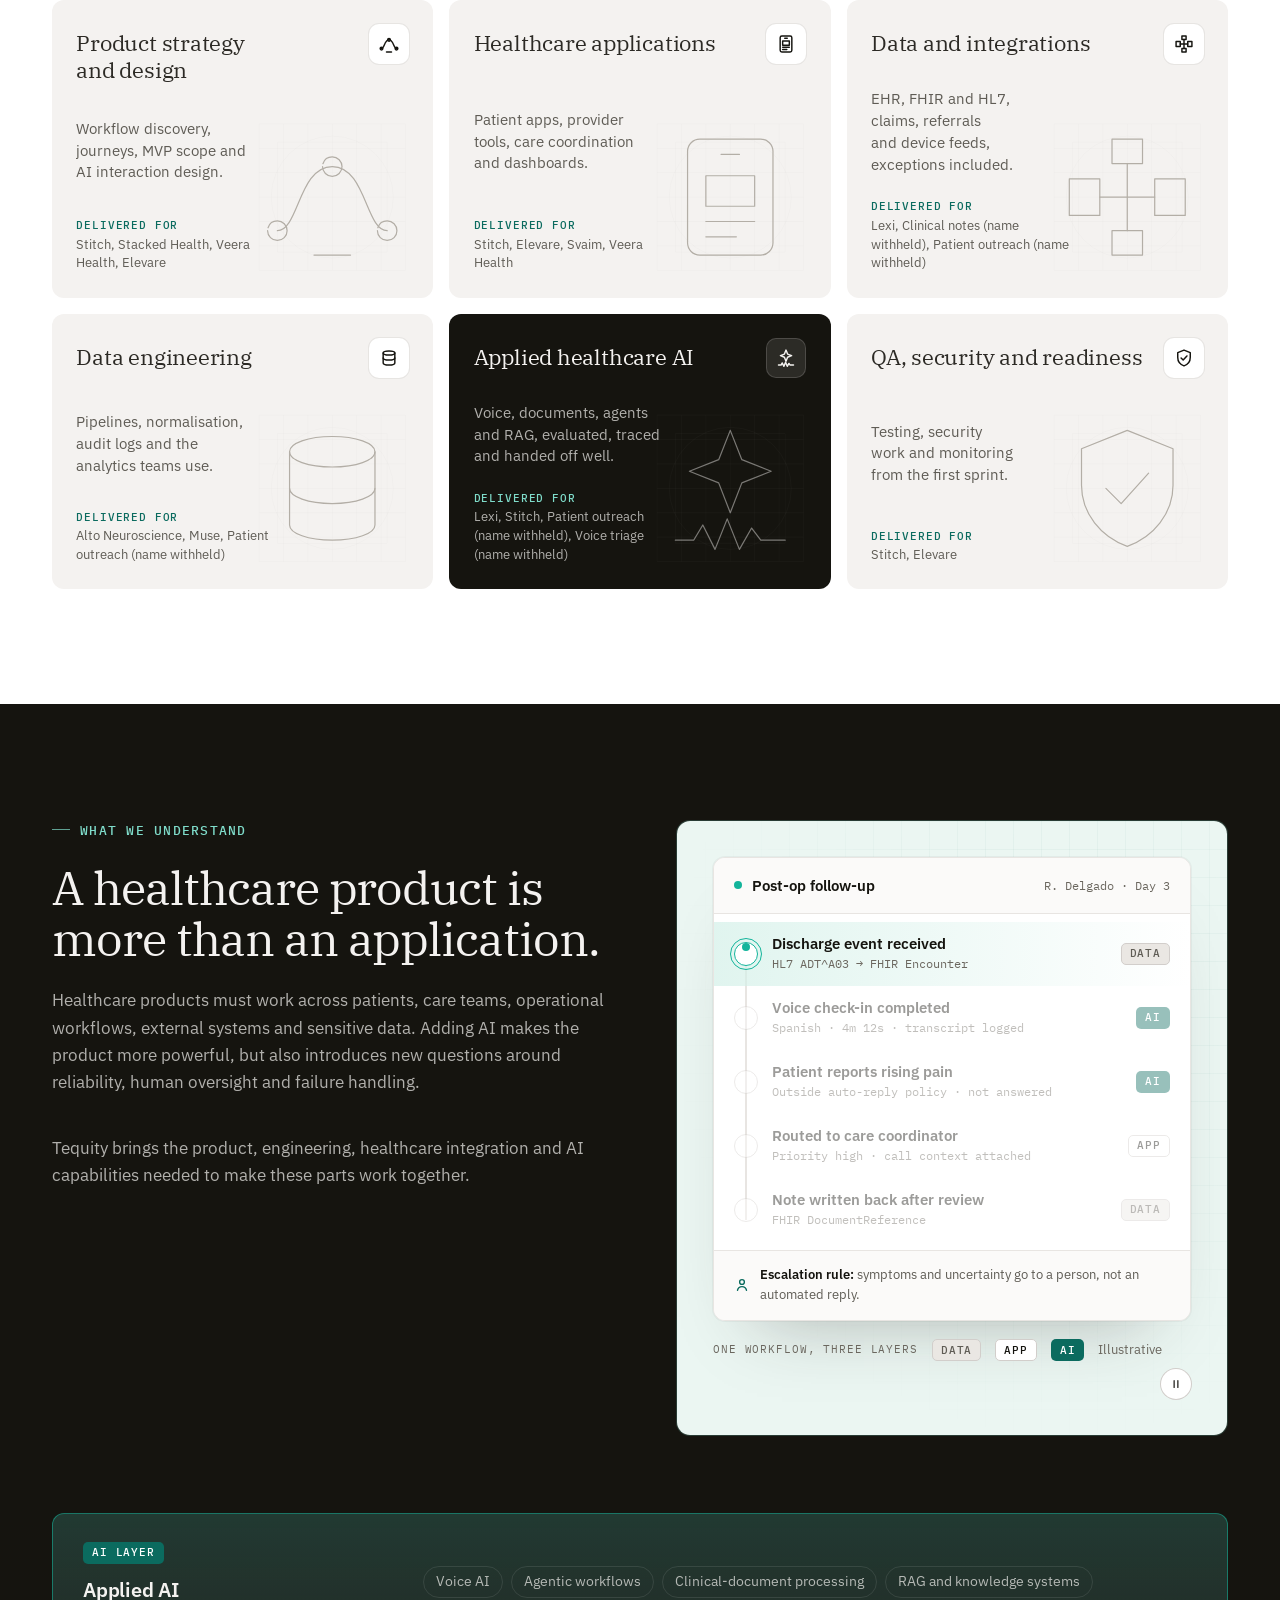
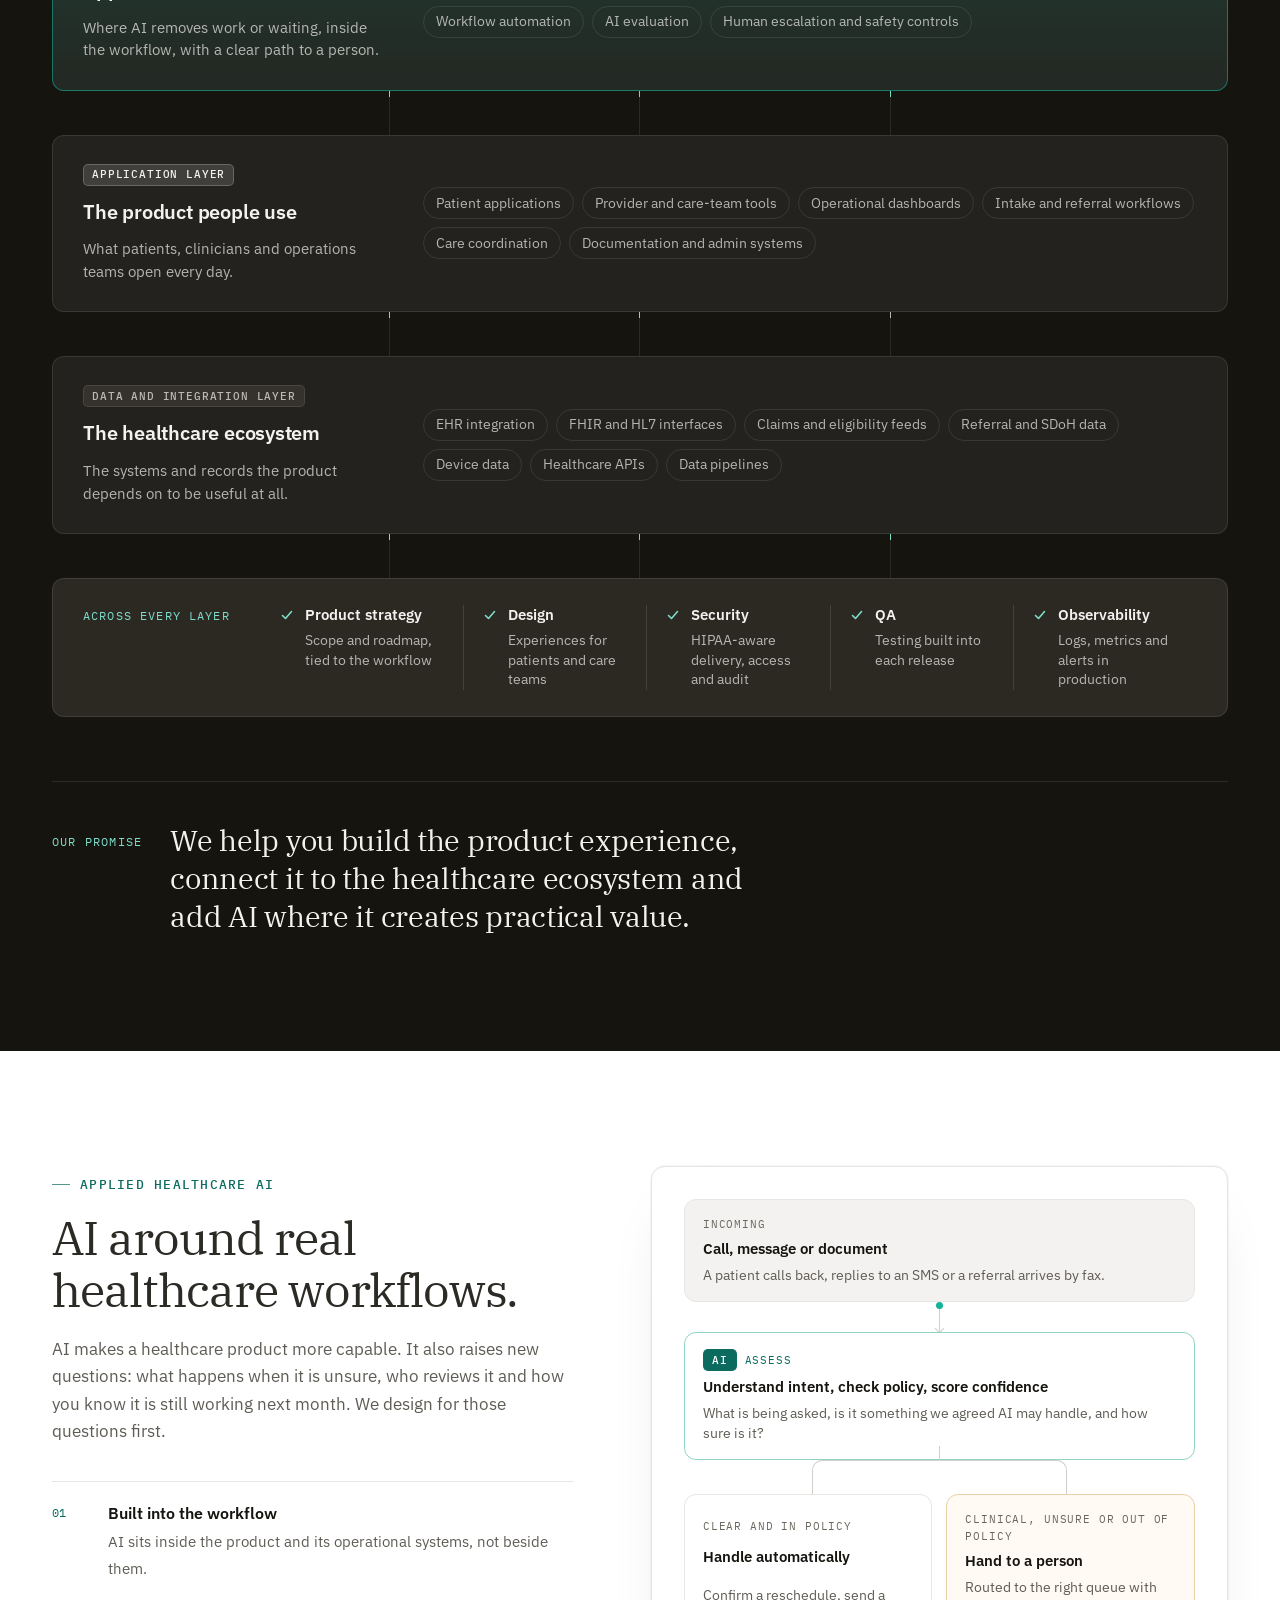
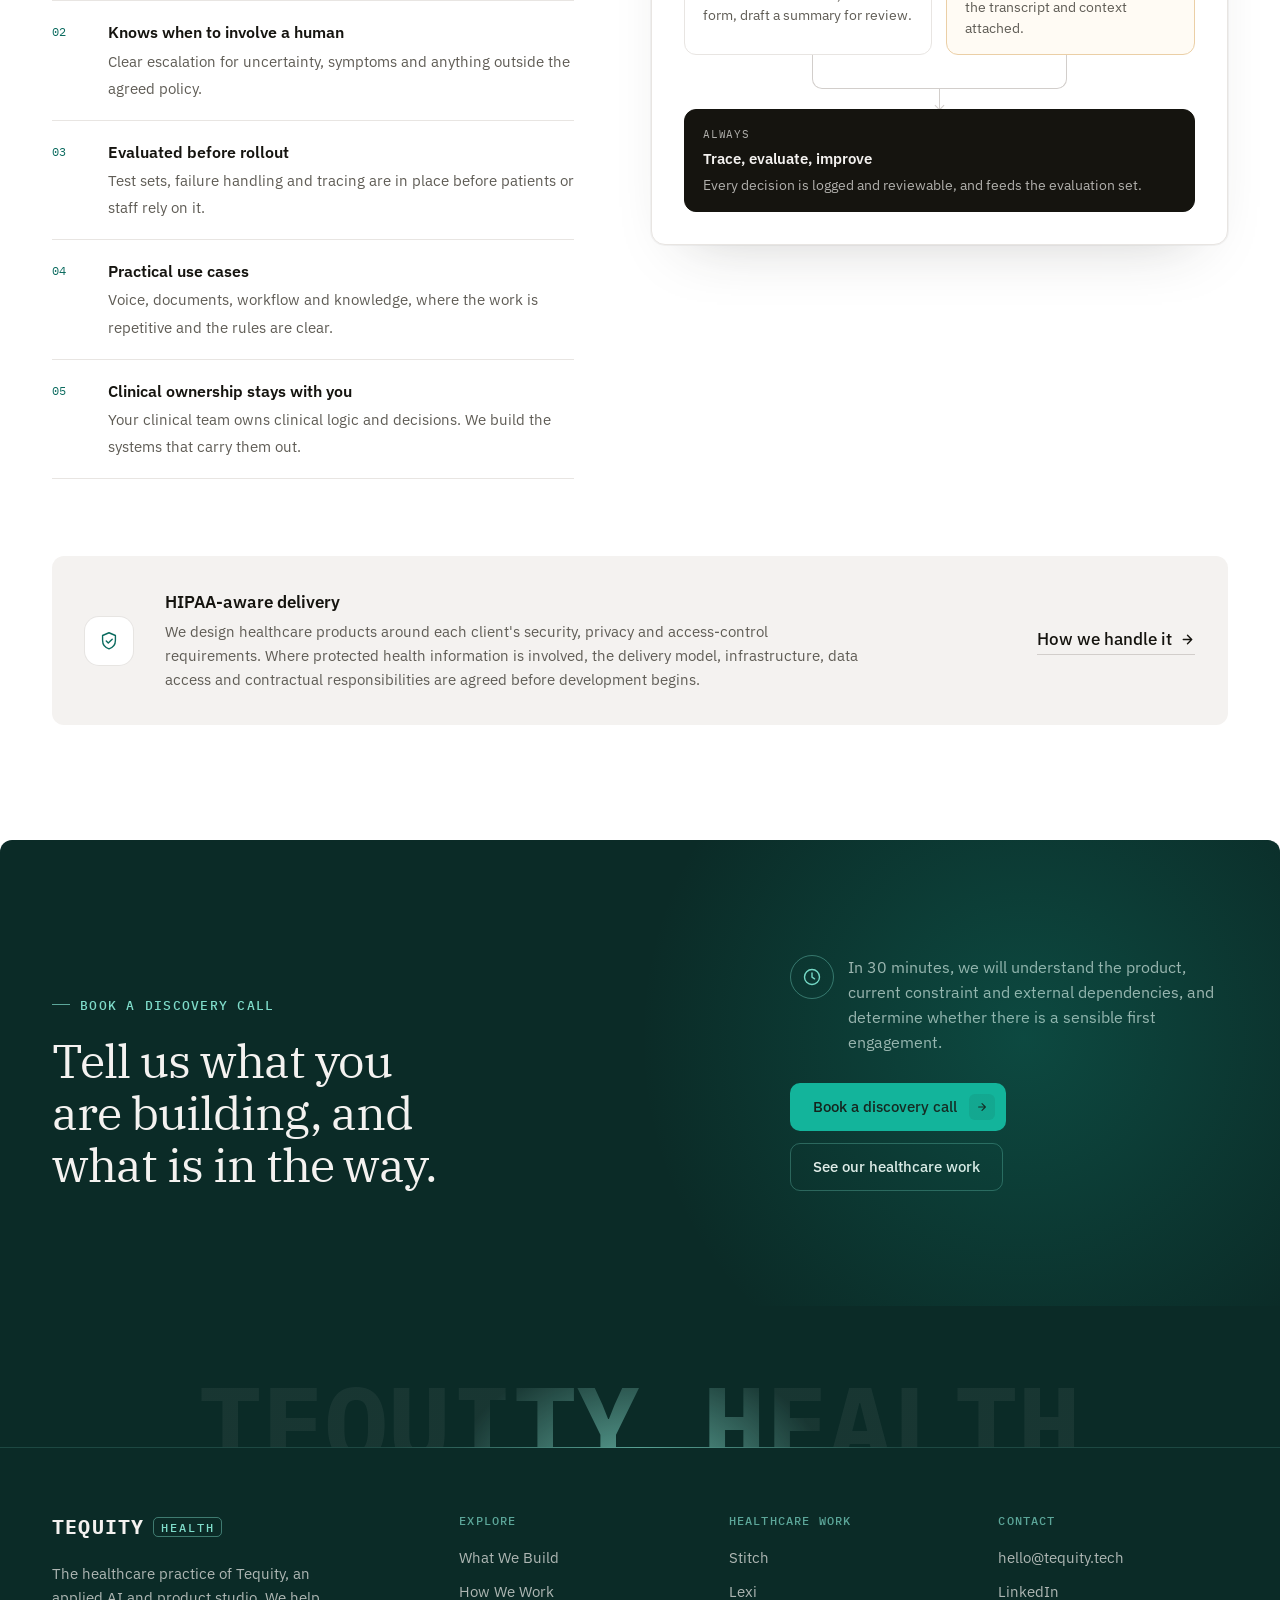
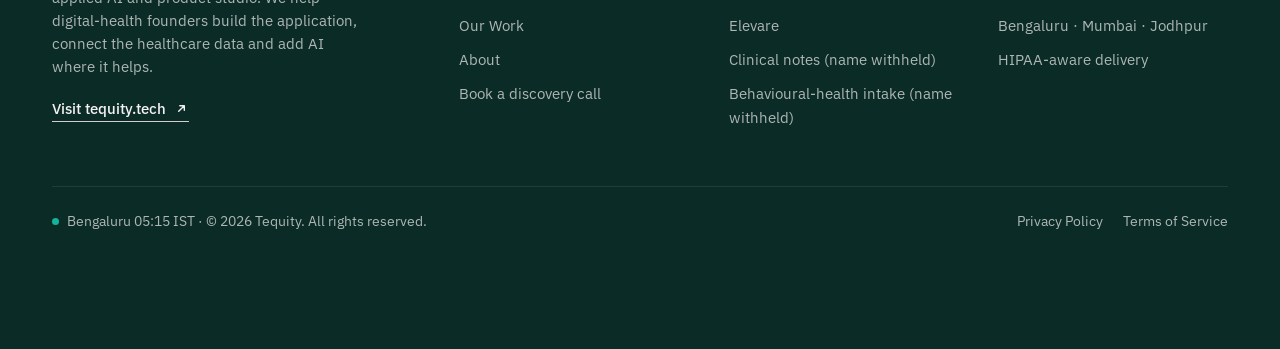
==== commit 904321ac: "Hero: show the path from MVP to scale, then ask where the founder is on it Co-Authored-By: Claude Op" ====
--- a/index.html
+++ b/index.html
@@ -48,16 +48,22 @@
         <p class="lede">From patient and provider applications to healthcare integrations and production AI, Tequity helps digital-health founders move from an idea to a scalable product.</p>
       </div>
       <form class="hb-tile hb-asker" data-ask novalidate>
+        <p class="hb-path-h"><span class="mono">How we grow with you</span>From first MVP to scale, with the same team.</p>
+        <ol class="hb-chips hb-path" aria-label="Pick where you are on the path">
+          <li><button type="button" class="hb-step" data-stage="idea" aria-pressed="false"><span class="hb-step-dot" aria-hidden="true"></span><b>Idea</b><span>Validate and ship an MVP</span></button></li>
+          <li><button type="button" class="hb-step" data-stage="seed" aria-pressed="false"><span class="hb-step-dot" aria-hidden="true"></span><b>Seed</b><span>A pod adds integrations</span></button></li>
+          <li><button type="button" class="hb-step" data-stage="pmf" aria-pressed="false"><span class="hb-step-dot" aria-hidden="true"></span><b>PMF</b><span>Specialists own workstreams</span></button></li>
+          <li><button type="button" class="hb-step" data-stage="scale" aria-pressed="false"><span class="hb-step-dot" aria-hidden="true"></span><b>Scale</b><span>A team you can own</span></button></li>
+        </ol>
         <div class="hb-asker-top">
-          <label class="hb-q" for="hb-ask-in">What stage are you at?</label>
-          <span class="mono">Type it in your words, or pick one</span>
+          <label class="hb-q" for="hb-ask-in">Where are you on this path?</label>
+          <span class="mono">Pick a step, or describe it</span>
         </div>
         <div class="hb-field">
           <input id="hb-ask-in" name="q" type="text" autocomplete="off" placeholder="e.g. We have an MVP live with two pilot clinics">
           <button class="hb-send" type="submit" aria-label="Show work from founders at my stage"><svg viewBox="0 0 16 16" fill="none" aria-hidden="true"><path d="M3.5 8h9m0 0L8 3.5M12.5 8L8 12.5" stroke="currentColor" stroke-width="1.5" stroke-linecap="round" stroke-linejoin="round"/></svg></button>
         </div>
-        <div class="hb-chips" role="group" aria-label="Or pick your stage"><button type="button" data-stage="idea" aria-pressed="false">Idea</button><button type="button" data-stage="seed" aria-pressed="false">Seed</button><button type="button" data-stage="pmf" aria-pressed="false">PMF</button><button type="button" data-stage="scale" aria-pressed="false">Scale</button></div>
-        <p class="hb-ask-msg" data-ask-msg aria-live="polite">We will show you what we built for founders where you are now.</p>
+        <p class="hb-ask-msg" data-ask-msg aria-live="polite">We will show you what we built for founders at your stage.</p>
       </form>
       <div class="hb-tile hb-visual" data-hb-visual>
         <img src="assets/img/team.jpg" alt="The Tequity team at work in the studio" width="1700" height="674" fetchpriority="high" decoding="async" data-verify="Hero photo is team.jpg from tequity.tech / Design Labs. Replace with a photo of the Tequity team if this one is stock.">
--- a/assets/css/site.css
+++ b/assets/css/site.css
@@ -2242,3 +2242,34 @@
 .hbp-cta { display: flex; flex-wrap: wrap; align-items: center; justify-content: space-between; gap: 10px 16px; padding-top: 10px; border-top: 1px solid var(--line); }
 .hbp-cta .btn--primary { background: var(--ink); }
 @media (max-width: 1000px) { .hb-asker { grid-column: 1 / -1; } }
+
+/* hero: the path from MVP to scale comes first, then the question */
+.hb-path-h { display: grid; gap: 4px; font-family: var(--serif); font-size: clamp(1.15rem, .95rem + .6vw, 1.4rem); line-height: 1.25; color: #fff; }
+.hb-path-h .mono { font-family: var(--mono); font-size: 11px; letter-spacing: .1em; text-transform: uppercase; color: var(--acc-light); }
+.hb-path { position: relative; display: grid; grid-template-columns: repeat(4, minmax(0, 1fr)); gap: 8px; }
+.hb-path::before { content: ""; position: absolute; left: 14px; right: 14px; top: 16px; height: 2px; background: linear-gradient(90deg, rgba(244, 242, 240, .3), var(--acc)); transform-origin: left; transform: scaleX(0); transition: transform 1.4s var(--ease) .4s; }
+.hb.is-photo .hb-path::before { transform: none; }
+.hb-step { position: relative; display: grid; gap: 4px; justify-items: start; width: 100%; padding: 0 0 4px; text-align: left; color: var(--on-dark); }
+.hb-step-dot { display: grid; place-items: center; width: 32px; height: 32px; margin-bottom: 4px; border-radius: 50%; background: var(--green-deep); box-shadow: inset 0 0 0 2px rgba(244, 242, 240, .5); transition: background-color .25s, box-shadow .25s; }
+.hb-step-dot::after { content: ""; width: 10px; height: 10px; border-radius: 50%; background: rgba(244, 242, 240, .5); transition: background-color .25s; }
+.hb-path li:last-child .hb-step-dot { box-shadow: inset 0 0 0 2px var(--acc); }
+.hb-step b { font-family: var(--serif); font-weight: 400; font-size: 1.15rem; }
+.hb-step > span:last-child { font-size: 12.5px; line-height: 1.35; color: var(--on-dark-2); }
+.hb-step:hover .hb-step-dot { box-shadow: inset 0 0 0 2px #fff; }
+.hb-step[aria-pressed="true"] .hb-step-dot { background: var(--acc); box-shadow: none; }
+.hb-step[aria-pressed="true"] .hb-step-dot::after { background: var(--ink); }
+.hb-step[aria-pressed="true"] b { color: var(--acc-light); }
+.hb-asker .hb-asker-top { margin-top: 6px; padding-top: 14px; border-top: 1px solid rgba(244, 242, 240, .14); }
+@media (max-width: 520px) { .hb-path { grid-template-columns: repeat(2, minmax(0, 1fr)); row-gap: 14px; } .hb-path::before { display: none; } }
+.hb-chips.hb-path button { min-height: 0; padding: 0 0 4px; border-radius: 0; background: none; box-shadow: none; font-size: inherit; font-weight: 400; color: var(--on-dark); }
+.hb-chips.hb-path button:hover { background: none; }
+.hb-chips.hb-path button[aria-pressed="true"] { background: none; color: var(--on-dark); }
+.hb-head { min-height: clamp(280px, 24vw, 340px); }
+.hb-asker { gap: 12px; }
+.hb-path::before { background: linear-gradient(90deg, rgba(244, 242, 240, .55), var(--acc)); }
+.hb-head { gap: 18px; padding: clamp(24px, 3vw, 40px) clamp(24px, 3.4vw, 48px); }
+.hb-asker { padding: 18px clamp(20px, 2.2vw, 26px); gap: 10px; }
+.hb-asker .hb-asker-top { margin-top: 2px; padding-top: 10px; }
+.hb-q { font-size: clamp(1.25rem, .95rem + .8vw, 1.55rem); }
+.hb-path::before { top: 15px; height: 3px; border-radius: 2px; background: linear-gradient(90deg, rgba(244, 242, 240, .7), var(--acc)); }
+.hb-path::before { background: linear-gradient(90deg, rgba(127, 220, 202, .55), var(--acc)); }
